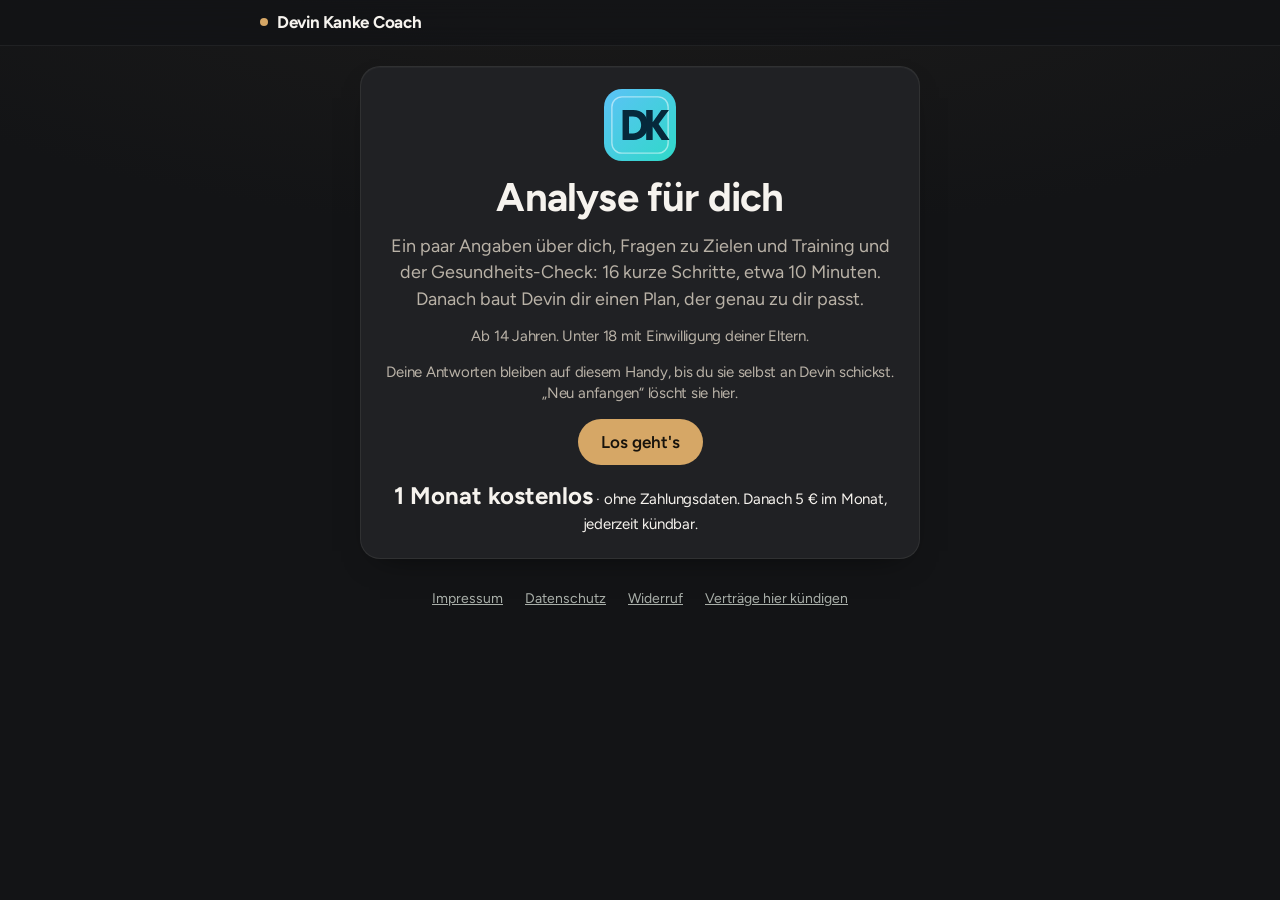
==== analyse/index.html @ 56173708 "Redesign Kunden-App: Rundgang-Start, Champagner, Heute, Satz speichern - Startseite als Rundgang: An" ====
<!doctype html>
<html lang="de">
<head>
<meta charset="utf-8"><meta http-equiv="Content-Security-Policy" content="default-src 'none'; script-src 'self' 'sha256-3e5wDaW8L4yphvbvDTpgzKW3jpQ1xnmbWfUA9Kul9C4=' 'sha256-+JQvtxbBbmwK9cqAZ36JJWhFW3YXgQWYD28MrBcbCA8=' 'sha256-Sa5wxjBNiGWrcJPmUOUWiHlmr4ceMJzucXWFAOW7eIs='; style-src 'self' 'unsafe-inline'; img-src 'self' data: blob:; font-src 'self'; media-src 'self'; connect-src 'self' https://script.google.com/macros/s/AKfycbyLPzLHNzum-pwciI3_dzC59O2ORegEOl_eoz95GNV7-4xVumbC5oZRW1EZlCbvzE4xHg/exec https://script.googleusercontent.com; manifest-src 'self'; worker-src 'self'; base-uri 'none'; form-action 'none'; object-src 'none'">
<meta name="viewport" content="width=device-width,initial-scale=1,viewport-fit=cover">
<meta name="dk-wellen-video" content="../">
<title>Analyse für dich · Devin Kanke Coach</title>
<!-- Nie in einer fremden Seite (13.11.2026, wie app.js): In einem Rahmen (iframe) bleibt die Seite unsichtbar, das Skript unten startet nicht. frame-ancestors geht per <meta> nicht. -->
<script>if(window.top!==window.self){document.documentElement.style.display='none'}</script>
<meta name="theme-color" content="#131416"><script>try{var l=localStorage.getItem('dk_look');if(!localStorage.getItem('dk_look_start2411')){if(!l||l==='sport'){l='champagner';localStorage.setItem('dk_look',l)}localStorage.setItem('dk_look_start2411','1')}if(l){document.documentElement.dataset.look=l;var m=document.querySelector('meta[name=theme-color]');if(m)m.content=l==='klar'?'#F5F5F7':l==='gold'?'#060608':l==='sport'?'#111215':l==='champagner'?'#131416':'#86CBEE'}}catch(e){document.documentElement.dataset.look='champagner'}</script>
<link rel="icon" href="../icon.svg" type="image/svg+xml">
<link rel="apple-touch-icon" href="../icon-180.png">
<!-- Devin Kanke Coach — Analyse für dich. Eigene Seite unter /analyse/, ohne Login, ohne Code, ohne Server.
     31.10.2026: 10 Fragen per WhatsApp (DK-Analyse10). Seit 06.11.2026 (Devin: „dass man zum Beispiel sein Gewicht und so alles … als erstes eingeben soll
     und dann fängt meine Analyse an … maximal 5, mach 5, 6 oder mach weniger“, „überall … einen Titel geben, was du gerade machst“, „bei Berufen … lass die Leute
     schreiben“, „mehrere Optionen auswählen … bis zu 4, 5 Sachen“, die Analyse soll „direkt geschickt“ werden): erst der Bogen „Über dich“ (höchstens 6 Felder),
     dann die 10 Fragen mit Titel oben (Ziele mehrfach, bis zu 5), dann der ganze Gesundheits-Check und die Einwilligung. Am Ende öffnet „An Devin senden“ die
     Mail-App, fertig ausgefüllt an Devin: lesbar plus Zeile DK-Analyse11:…:Ende für seine Seite. WhatsApp bleibt als zweiter Weg.
     Fragen, Bogen, Gruppen des Checks und Texte kommen aus der Wissensbasis (anamnese.json → kurzanalyse, sicherheit.json → screening), build.js setzt sie unten ein.
     Was eine Antwort bedeutet (Stopp, Anpassung), entscheidet allein die Trainer-Seite. -->
<link rel="stylesheet" href="../schriften/schriften.css">
<link rel="stylesheet" href="../stil.css">
<link rel="stylesheet" href="../sport.css">
<meta name="dk-ohne-farbwahl" content="1"><!-- antippen.js: hier nur das Knopf-Gefühl, kein Menü für die Farbwelt -->
<script src="../antippen.js" defer></script>
<script src="../sport.js" defer></script>
<style>
html, body { margin: 0; padding: 0; }
[hidden] { display: none !important; }
.inhalt { max-width: 560px; }
.kopf-innen { justify-content: space-between; }
.zu { width: 44px; height: 44px; border-radius: 50%; border: 1px solid var(--rand-weich); background: var(--flaeche); color: var(--text); font-size: 18px; cursor: pointer; }
.start { justify-items: center; text-align: center; padding: 28px 18px; }
.start .logo { width: 72px; height: 72px; border-radius: 18px; }
.still > * { animation: none !important; }
/* Fortschritt und Titel: was du gerade machst */
.an-fortschritt { height: 4px; border-radius: 999px; background: var(--linie); overflow: hidden; }
.an-fortschritt i { display: block; height: 100%; border-radius: inherit; background: var(--knopf-voll); transition: width .45s var(--feder); }
.titelzeile { margin: 0; font-size: 14px; font-weight: 600; letter-spacing: -.016em; color: var(--akzent-hell); }
.frage-titel { font-family: var(--f-display); font-weight: 600; font-size: clamp(28px, 7.4vw, 32px); line-height: 1.13; letter-spacing: .004em; color: var(--text); margin: 0; }
.frage-titel:focus { outline: none; }
.block > .leise { margin: 0; }
/* Bogen „Über dich“ */
.drei { display: grid; grid-template-columns: repeat(3, minmax(0, 1fr)); gap: 10px; }
.drei .mit-einheit { gap: 6px; }
.drei .eingabe { padding-inline: 10px; min-width: 0; }
.eingabe[aria-invalid="true"] { border-color: var(--stopp); }
.feld > label .frei, .feld > .lbl .frei { font-weight: 400; color: var(--text2); }
/* Fragen */
.eigene textarea { min-height: 72px; }
.feld.gross textarea { min-height: 150px; font-size: 17px; }   /* Fragen zum Schreiben: das Feld ist die Antwort */
.eigene > label { color: var(--akzent-hell); }
.ziele .rang { display: inline-grid; place-items: center; min-width: 20px; height: 20px; margin: 0 7px 0 -4px; border: 1.5px solid currentColor; border-radius: 999px; font-size: 12px; font-weight: 600; line-height: 1; }
/* Gesundheits-Check */
.check { display: grid; gap: 4px; }
.cfrage { display: grid; gap: 10px; padding: 14px 0; border-top: 1px solid var(--linie); }
.cfrage:first-child { border-top: 0; padding-top: 4px; }
.cfrage p { margin: 0; font-size: 17px; line-height: 1.4; color: var(--text); }
.cfrage.folge { margin-left: 4px; padding-left: 14px; border-top: 0; box-shadow: inset 2px 0 0 var(--linie); }
.cfrage .janein { display: grid; grid-template-columns: repeat(3, minmax(0, 1fr)); gap: 8px; }
.cfrage .janein label { display: block; min-width: 0; }
.cfrage .janein span { display: flex; align-items: center; justify-content: center; width: 100%; min-width: 0; min-height: 44px; padding: 8px 6px; font-size: 15px; box-sizing: border-box; }
/* Gewählte Antwort satt gefüllt: Die getönte Fassung aus stil.css liegt in „Klar“ knapp unter 4,5:1. Schrift in Kartenfarbe passt in allen drei Farbwelten (über 5:1). */
.cfrage .janein input:checked + span.nein { background: var(--gut); border-color: var(--gut); color: var(--flaeche); }
.cfrage .janein input:checked + span.ja { background: var(--stopp); border-color: var(--stopp); color: var(--flaeche); }
.cfrage.an-offen .janein span { border-color: var(--stopp); }
.cfrage.an-offen p::after { content: " Bitte antworten."; color: var(--stopp); font-size: 14px; font-weight: 600; }
/* Kurz-Check (23.11.2026): Hauptfrage mit kurzem Titel und Beispielen, die genauen Fragen eingerückt darunter (erst nach Ja oder Weiß nicht) */
.kc { border-top: 1px solid var(--linie); }
.kc:first-child { border-top: 0; }
.kc > .cfrage { border-top: 0; }
.kc-titel { font-size: 15px; font-weight: 700; color: var(--text2); }
.cfrage p.kc-bsp { font-size: 15px; line-height: 1.4; color: var(--text2); }
.cfrage.an-offen p.kc-bsp::after { content: none; }
.kc-unter { display: grid; margin: 0 0 12px 4px; padding: 0 0 0 14px; box-shadow: inset 2px 0 0 var(--linie); }
.kc-unter .cfrage { padding: 12px 0; }
p.kc-hinweis { margin: 4px 0 0; font-size: 15px; font-weight: 600; color: var(--text2); }
.kc.an-offen { box-shadow: inset 3px 0 0 var(--stopp); padding-left: 12px; }
/* Ernährungs-Check (23.11.2026): erste Schritte und Hand-Portionen auf „Deine Nährwerte“ */
.nw-teil { display: grid; gap: 8px; margin-top: 18px; }
h2.nw-titel { margin: 0; font-size: 19px; }
.nw-schritte { margin: 0; padding-left: 22px; display: grid; gap: 8px; }
.nw-schritte li { font-size: 16px; line-height: 1.45; color: var(--text); }
/* 22.11.2026: „Schritt 7 von 18“ neben dem Titel, E-Mail vor dem Senden mit Tippfehler-Vorschlag, Fehlermeldung mit Ersatzwegen */
.an-kopfzeile { display: flex; flex-wrap: wrap; align-items: baseline; justify-content: space-between; gap: 2px 12px; }
.an-schritt { font-size: 13px; color: var(--text2); white-space: nowrap; }
.an-mail { margin: 16px 0 12px; }
.an-vorschlag { margin: -2px 0 0; font-size: 15px; line-height: 1.5; color: var(--text); }
.an-vorschlag[hidden] { display: none; }
.an-vorschlag .knopf { margin-left: 6px; }
.an-fehler { display: grid; gap: 12px; }
.an-fehler p { margin: 0; }
.an-fehler .reihe { display: flex; flex-wrap: wrap; gap: 12px; }
/* Fußleiste der Senden-Seite (zwei Reihen): Neben-Knöpfe auf Karten-Grund wie in der normalen Fußleiste (stil.css: .inhalt > .reihe .knopf), sonst in Lagune nur 4,15 : 1 */
.fuss.stapel .knopf:not(.haupt):not(.text) { background: var(--karte); }
/* 23.11.2026 (100-Kunden-Test): Handy quer – Fußleiste nicht festkleben, sonst verdeckt sie die Felder; Fehler im Bogen gesammelt über den Knöpfen */
@media (orientation: landscape) and (max-height: 500px) { .inhalt .fuss { position: static; } }   /* .inhalt davor: die Grundregel .fuss { position: sticky } steht weiter unten */
.an-bogen-fehler { display: grid; gap: 4px; }
.an-bogen-fehler p { margin: 0; }
/* Einwilligung */
.an-haken { display: grid; grid-template-columns: 26px minmax(0, 1fr); gap: 12px; align-items: start; padding: 14px; border: 1px solid var(--linie); border-radius: var(--r-feld); background: var(--feld); cursor: pointer; }
.an-haken input { width: 22px; height: 22px; margin: 2px 0 0; accent-color: var(--akzent); }
.an-haken span { color: var(--text); font-size: 17px; line-height: 1.4; }
.an-haken.an-offen { border-color: var(--stopp); }
/* Übersicht vor dem Senden */
.zusammen { display: grid; gap: 18px; }
.zusammen section { display: grid; gap: 6px; }
.zusammen .kopfzeile { display: flex; align-items: center; justify-content: space-between; gap: 8px; }
.zusammen h2 { margin: 0; font-size: 14px; font-weight: 600; letter-spacing: -.016em; color: var(--akzent-hell); }
.zusammen .zeile { display: grid; gap: 2px; padding: 8px 0; border-bottom: 1px solid var(--linie); }
.zusammen .zeile:last-child { border-bottom: 0; }
.zusammen .zeile.paar { grid-template-columns: minmax(96px, auto) minmax(0, 1fr); column-gap: 12px; align-items: baseline; }
.fuss.stapel > .reihe { width: 100%; }
.zusammen .zeile b { font-size: 14px; font-weight: 600; color: var(--text2); }
.zusammen .zeile span { color: var(--text); overflow-wrap: anywhere; white-space: pre-line; }
/* Deine Nährwerte (07.11.2026): je Wert eine Karte, die Zahl groß */
.nw-liste { display: grid; gap: 10px; }
.nw-wert { display: grid; grid-template-columns: minmax(0, 1fr) auto; column-gap: 12px; row-gap: 2px; align-items: baseline; padding: 14px 16px; border-radius: var(--r-feld); background: var(--feld); border: 1px solid var(--linie); }
.nw-wert .nw-name { font-size: 17px; color: var(--text); }
.nw-wert b { font-size: 21px; font-weight: 600; color: var(--text); white-space: nowrap; }
.nw-wert small { grid-column: 1 / -1; font-size: 14px; line-height: 1.4; color: var(--text2); }
.nw-hinweise { margin: 0; padding-left: 20px; display: grid; gap: 6px; font-size: 15px; line-height: 1.4; color: var(--text); }
.nw-rechtlich { margin: 0; padding-top: 12px; border-top: 1px solid var(--linie); }
.fuss { position: sticky; bottom: 0; padding: 12px 0 calc(12px + env(safe-area-inset-bottom, 0px)); background: linear-gradient(180deg, transparent, color-mix(in srgb, var(--seite) 88%, transparent) 30%); }
/* Abschicken (Nachbesserung 14.11.2026): zwei Reihen statt drei, oben „Zurück“ + „An Devin senden“, darunter WhatsApp und Kopieren.
   12 px Abstand wie sonst in der Kunden-App, damit sich die 6-px-Ränder der Knöpfe nicht treffen */
.fuss.stapel { gap: 12px; }
.fuss.stapel > .reihe { flex-wrap: nowrap; gap: 12px; }
.fuss.stapel .knopf:not(.text) { padding-inline: 16px; }   /* bei 320 px passt „An Devin senden“ so in eine Zeile */
.fuss.stapel .knopf.haupt { flex: 1 1 auto; min-width: 0; box-sizing: border-box; }
.fuss.stapel .ersatz { justify-content: flex-end; }
.rechtliches { display: flex; justify-content: center; gap: 18px; font-size: 14px; }
.rechtliches a { color: var(--auf-grund2); display: inline-block; padding: 12px 2px; }   /* Gesamttest 13.11.2026: Trefferfläche 44 px hoch (vorher 21) */
.rechtliches { flex-wrap: wrap; }
.abo-preis { margin: 0; font-size: 17px; line-height: 1.4; }
.abo-preis b { font-size: 24px; }
.einwilligung-mehr a { color: var(--akzent-hell); }
/* Wie eine App (07.11.2026): kein Markieren außer in Feldern, kein Doppeltipp-Zoom */
html { touch-action: manipulation; -webkit-text-size-adjust: 100%; text-size-adjust: 100%; }
body { -webkit-user-select: none; user-select: none; -webkit-touch-callout: none; }
input, textarea, select, [contenteditable="true"] { -webkit-user-select: text; user-select: text; -webkit-touch-callout: default; }
/* Größere Trefferfläche: In der Kunden-App stehen Knöpfe mindestens 12 px auseinander, darum 6 px Rand statt 4 (auf der Trainer-Seite nur 8 px Lücke) */
html :where(button, a[href], [role=button], label, summary):where(.knopf, .eb-knopf)::before { inset: -6px; }
/* Wellen im Hintergrund und Schrift (09.11.2026, Devin: „Wellen … Strand“, Schrift „nicht so eckig, nicht so pixelig, schön sauber, ein bisschen größer“) */
.dk-wellen-video { position: fixed; top: 0; left: 0; width: 100vw; height: 100vh; height: 100lvh; object-fit: cover; z-index: -1; pointer-events: none; }
.dk-wellen-video::-webkit-media-controls, .dk-wellen-video::-webkit-media-controls-start-playback-button { display: none !important; -webkit-appearance: none; }
html.dk-wellen-an::before, html.dk-wellen-an::after { content: none; }
html:root { --f-text: "Figtree", -apple-system, BlinkMacSystemFont, "Segoe UI", system-ui, Roboto, sans-serif; --f-display: var(--f-text); --f-zahl: var(--f-text); }
body { font-size: 18px; letter-spacing: 0; text-rendering: optimizeLegibility; -webkit-font-smoothing: antialiased; -moz-osx-font-smoothing: grayscale; }
.klein { font-size: 15px; }
.knopf { font-size: 17px; letter-spacing: 0; }
.knopf.klein { font-size: 15px; }
nav.leiste button { font-size: 13px; letter-spacing: 0; }
</style>
</head>
<body>
<div class="app">
  <header class="kopf"><div class="kopf-innen"><span class="marke">Devin Kanke Coach</span><button class="zu" id="zu" type="button" aria-label="Analyse verlassen" hidden>✕</button></div></header>
  <main><div class="inhalt" id="inhalt"></div></main>
</div>
<script src="engine.js"></script>
<script src="formeln.js"></script>
<script>
var ANALYSE = {"bogen":{"id":"ueber_dich","titel":"Über dich","frage":"Erzähl kurz, wer du bist.","unter":"Alter und Geschlecht braucht Devin auch für den Gesundheits-Check.","felder":[{"id":"name","label":"Name","typ":"text","kurz":"Name","pflicht_hier":true,"platzhalter":"Vorname reicht"},{"id":"alter","label":"Alter","typ":"zahl","einheit":"Jahre","min":14,"max":90,"kurz":"Alter","pflicht_hier":true},{"id":"geschlecht","label":"Geschlecht","typ":"auswahl","optionen":[{"wert":"weiblich","label":"weiblich"},{"wert":"maennlich","label":"männlich"},{"wert":"divers","label":"divers"}],"kurz":"Geschlecht","pflicht_hier":true},{"id":"groesse_cm","label":"Größe","typ":"zahl","einheit":"cm","min":120,"max":220,"kurz":"Größe","pflicht_hier":true},{"id":"gewicht_kg","label":"Körpergewicht","typ":"zahl","einheit":"kg","min":35,"max":250,"kurz":"Gewicht","pflicht_hier":true},{"id":"beruf","label":"Beruf oder Schule","typ":"text","kurz":"Beruf","platzhalter":"z. B. Dachdecker, Pflege, Schüler"}]},"fragen":[{"id":"ziel","titel":"Deine Ziele","frage":"Was willst du mit dem Training erreichen?","unter":"Tipp bis zu 5 an, das erste ist dein Hauptziel. Schreib dazu, woran du merkst, dass es geklappt hat.","frage_ist":"ziel","mehrfach":{"max":5,"weitere":"ziele_weitere"},"felder":[{"id":"ziel","label":"Hauptziel","typ":"auswahl","hilfe":"Nur ein Hauptziel. Alles andere ist Nebenziel.","optionen":[{"wert":"muskelaufbau","label":"Muskeln aufbauen"},{"wert":"kraft","label":"Stärker werden"},{"wert":"fettabbau","label":"Fett abbauen"},{"wert":"gesundheit","label":"Gesund und fit bleiben"},{"wert":"fitness_allgemein","label":"Allgemein fitter werden"},{"wert":"ruecken_gesund","label":"Rücken stärken"},{"wert":"beweglichkeit","label":"Beweglicher werden"},{"wert":"ausdauer","label":"Mehr Ausdauer"}],"kurz":"Ziel","pflicht_hier":true},{"id":"ziel_konkret","label":"Woran merkst du, dass du dein Ziel erreicht hast?","typ":"lang","hilfe":"Möglichst mit Zahl oder Bild: '10 Liegestütze am Stück', 'Hose eine Nummer kleiner', '100 kg Kniebeuge'."}]},{"id":"wunsch","titel":"Dein Wunsch","frage":"Was soll unbedingt in deinen Plan?","unter":"Beruf, Sport, Körperstelle: Schreib, worauf dein Training genau achten soll.","frage_ist":"wunsch_training","felder":[{"id":"wunsch_training","label":"Was soll unbedingt in deinen Plan?","typ":"lang","hilfe":"Je genauer, desto besser passt dein Plan.","platzhalter":"z. B. Ich bin Dachdecker, mein Rücken soll stärker werden. Oder: Ich spiele Fußball, meine Beine sollen explosiver werden."}]},{"id":"koerper","titel":"Dein Körper","frage":"Hast du Verletzungen oder Schmerzen?","unter":"Auch alte Verletzungen, die sich manchmal noch melden. Nach Krankheiten fragt danach der kurze Gesundheits-Check.","frage_ist":"beschwerden","felder":[{"id":"beschwerden","label":"Hast du Beschwerden oder alte Verletzungen?","typ":"mehrfach","hilfe":"Auch alte Verletzungen, die sich manchmal noch melden. Medizinische Fragen kommen im separaten Gesundheits-Check.","optionen":[{"wert":"keine","label":"Keine","exklusiv":true},{"wert":"knie","label":"Knie"},{"wert":"schulter","label":"Schulter"},{"wert":"ruecken","label":"Rücken"},{"wert":"nacken","label":"Nacken"},{"wert":"huefte","label":"Hüfte"},{"wert":"ellbogen","label":"Ellbogen"},{"wert":"handgelenk","label":"Handgelenk"},{"wert":"sonstiges","label":"Sonstiges"}],"kurz":"Beschwerden","pflicht_hier":true},{"id":"beschwerden_details","label":"Was genau tut weh, und bei welcher Bewegung?","typ":"lang","hilfe":"Z. B. 'Knie vorne beim tiefen Beugen, seit 2 Jahren'. Auch: Was geht ohne Probleme?"}]},{"id":"behalten","titel":"Was bleibt","frage":"Was willst du auf keinen Fall aufgeben?","unter":"Sport, Essen, Feiern, freie Abende: Dein Plan wird darum herum gebaut, nicht dagegen.","frage_ist":"nicht_aufgeben_details","felder":[{"id":"nicht_aufgeben_details","label":"Was genau?","typ":"lang","platzhalter":"z. B. Fußball am Wochenende, Pizza am Freitag, Feiern mit Freunden"}]},{"id":"tage","titel":"Deine Woche","frage":"Wie viele Tage pro Woche kannst du sicher trainieren?","unter":"Ehrlich, auch in stressigen Wochen. Lieber 3 sichere als 5 geplante.","frage_ist":"tage_pro_woche","felder":[{"id":"tage_pro_woche","label":"Wie viele Tage pro Woche kannst du sicher trainieren?","typ":"zahl","einheit":"Tage","min":2,"max":6,"hilfe":"Ehrlich, auch in stressigen Wochen. Lieber 3 sichere als 5 geplante, die ausfallen.","schnell":[{"wert":2,"label":"2×"},{"wert":3,"label":"3×"},{"wert":4,"label":"4×"},{"wert":5,"label":"5×"},{"wert":6,"label":"6×"}],"einheit_text":"pro Woche","pflicht_hier":true},{"id":"split_art","label":"Wie willst du deine Woche aufteilen?","typ":"auswahl","hilfe":"Keine Vorliebe? Dann plant Devin das für dich.","optionen":[{"wert":"egal","label":"Mach du das"},{"wert":"ganzkoerper","label":"Ganzkörper"},{"wert":"ok_uk","label":"Oberkörper und Unterkörper"},{"wert":"ppl","label":"Drücken, Ziehen, Beine"},{"wert":"muskelgruppen","label":"Jeden Tag andere Muskeln"}]}]},{"id":"dauer","titel":"Deine Zeit","frage":"Wie viel Zeit hast du pro Training?","unter":"Mit Aufwärmen, ohne Umziehen und Anfahrt.","frage_ist":"minuten_pro_einheit","felder":[{"id":"minuten_pro_einheit","label":"Wie viel Zeit hast du pro Einheit?","typ":"zahl","einheit":"min","min":20,"max":150,"hilfe":"Inklusive Aufwärmen, ohne Umziehen und Anfahrt.","schnell":[{"wert":30,"label":"30 Min"},{"wert":45,"label":"45 Min"},{"wert":60,"label":"60 Min"},{"wert":75,"label":"75 Min"},{"wert":90,"label":"90 Min"}],"pflicht_hier":true}]},{"id":"ort","titel":"Dein Ort","frage":"Wo trainierst du?","unter":"Im Plan steht nur, was du auch wirklich hast.","frage_ist":"ort","felder":[{"id":"ort","label":"Wo trainierst du?","typ":"auswahl","optionen":[{"wert":"zuhause","label":"Zuhause"},{"wert":"gym","label":"Im Gym"},{"wert":"beides","label":"Beides"}],"kurz":"Ort","pflicht_hier":true},{"id":"ausruestung","label":"Was hast du zu Hause?","typ":"mehrfach","hilfe":"Alles antippen, was da ist. Körpergewicht geht immer.","optionen":[{"wert":"koerpergewicht","label":"Nur Körpergewicht"},{"wert":"band","label":"Widerstandsbänder"},{"wert":"kurzhantel","label":"Kurzhanteln"},{"wert":"kettlebell","label":"Kettlebell"},{"wert":"langhantel","label":"Langhantel mit Scheiben"},{"wert":"sz_stange","label":"SZ-Stange"},{"wert":"maschine","label":"Geführte Maschinen"},{"wert":"kabel","label":"Kabelzug"},{"wert":"smith","label":"Multipresse (Smith)"},{"wert":"bank","label":"Hantelbank"},{"wert":"klimmzugstange","label":"Klimmzugstange"},{"wert":"dipstation","label":"Dipstation / Barren"},{"wert":"box","label":"Box / stabile Erhöhung"}],"kurz":"Geräte","pflicht_hier":true}]},{"id":"erfahrung","titel":"Deine Erfahrung","frage":"Wie lange machst du schon Krafttraining?","unter":"Kein Problem, wenn du bei null startest.","frage_ist":"erfahrung_monate","felder":[{"id":"erfahrung_monate","label":"Wie lange trainierst du schon regelmäßig Kraft?","typ":"zahl","einheit":"Monate","min":0,"max":600,"hilfe":"Nur Zeit mit mindestens 2 Einheiten pro Woche. Längere Pausen abziehen. Noch nie: 0.","schnell":[{"wert":0,"label":"Noch nie"},{"wert":3,"label":"Bis 6 Monate"},{"wert":9,"label":"6 bis 12 Monate"},{"wert":24,"label":"1 bis 3 Jahre"},{"wert":48,"label":"Über 3 Jahre"}],"kurz":"Training bisher","pflicht_hier":true}]},{"id":"alltag","titel":"Dein Alltag","frage":"Wie sieht dein Alltag aus?","unter":"Tipp an, wie aktiv du im Alltag bist. Und erzähl kurz, was dich Kraft kostet: Schlaf, Stress, Arbeit.","frage_ist":"alltag_aktivitaet","felder":[{"id":"alltag_aktivitaet","label":"Wie aktiv ist dein Alltag (Job, Schule)?","typ":"auswahl","optionen":[{"wert":"sitzend","label":"Meist sitzend"},{"wert":"gemischt","label":"Gemischt"},{"wert":"stehend_gehend","label":"Viel stehen und gehen"},{"wert":"koerperlich_schwer","label":"Körperlich schwere Arbeit"}],"kurz":"Alltag","pflicht_hier":true},{"id":"ueber_mich","label":"Was sollte ich sonst noch über dich wissen?","typ":"lang","hilfe":"Deine eigene Antwort, freiwillig.","platzhalter":"z. B. Dachdecker, oft nur 6 Stunden Schlaf, viel Stress"}]},{"id":"uebungen","titel":"Deine Übungen","frage":"Welche Übungen machst du gern, und welche gar nicht?","unter":"Was dir Spaß macht, bleibt drin. Was du nicht magst, fliegt raus.","felder":[{"id":"lieblingsuebungen","label":"Welche Übungen machst du gern?","typ":"lang","hilfe":"Wenn keine: 'keine' schreiben.","kurz":"Gern"},{"id":"abneigungen","label":"Welche Übungen magst du gar nicht?","typ":"lang","hilfe":"Wenn keine: 'keine' schreiben. Gern mit Grund (langweilig, unsicher, tut weh).","kurz":"Lieber nicht"}]}],"essen":{"id":"essen","titel":"Dein Essen","frage":"Fünf schnelle Fragen zu deinem Essen.","unter":"Nur antippen. Daraus macht die Seite deine 2 ersten Schritte, und Devin plant deine Nährwerte genauer.","felder":[{"id":"ernaehrungsform","label":"Wie isst du?","typ":"auswahl","optionen":[{"wert":"alles","label":"Alles"},{"wert":"vegetarisch","label":"Vegetarisch"},{"wert":"vegan","label":"Vegan"},{"wert":"pescetarisch","label":"Pescetarisch"},{"wert":"sonstiges","label":"Anders"}],"pflicht_hier":true},{"id":"unvertraeglichkeiten","label":"Verträgst du etwas nicht?","typ":"mehrfach","optionen":[{"wert":"keine","label":"Nichts","exklusiv":true},{"wert":"laktose","label":"Laktose"},{"wert":"gluten","label":"Gluten"},{"wert":"nuesse","label":"Nüsse"},{"wert":"andere","label":"Anderes"}],"pflicht_hier":true},{"id":"gewicht_trend","label":"Hat sich dein Gewicht in den letzten 3 Monaten verändert?","typ":"auswahl","optionen":[{"wert":"gleich","label":"Gleich geblieben"},{"wert":"zugenommen","label":"Zugenommen"},{"wert":"abgenommen","label":"Abgenommen"},{"wert":"weiss_nicht","label":"Weiß nicht"}],"pflicht_hier":true},{"id":"essen_zaehlen","label":"Weißt du, wie viel du isst?","typ":"auswahl","optionen":[{"wert":"zaehle","label":"Ja, ich zähle (App)"},{"wert":"grob","label":"Grob"},{"wert":"nein","label":"Nein"}],"pflicht_hier":true},{"id":"essen_muster","label":"Was passt gerade zu deinem Essen?","typ":"mehrfach","optionen":[{"wert":"snacks","label":"Viele Snacks oder Süßes"},{"wert":"fast_food","label":"Oft Fast Food"},{"wert":"suesse_getraenke","label":"Süße Getränke"},{"wert":"alkohol","label":"Alkohol am Wochenende"},{"wert":"wenig_gemuese","label":"Wenig Obst und Gemüse"},{"wert":"unregelmaessig","label":"Unregelmäßig, Mahlzeiten fallen aus"},{"wert":"passt","label":"Passt eigentlich gut","exklusiv":true}],"pflicht_hier":true}]},"gesundheit":{"titel":"Gesundheits-Check","unter":"Ein paar kurze Fragen. Nur bei Ja oder „Weiß nicht“ kommen genauere dazu. Ehrlich antworten, das schützt dich.","kurz":[{"id":"herz","titel":"Herz und Blutdruck","frage":"Hat dir ein Arzt eine Herzerkrankung oder Bluthochdruck festgestellt, oder ist in deiner Familie jemand vor dem 50. Geburtstag plötzlich an einem Herzproblem gestorben?","fragen":[{"id":"herz_diagnose","frage":"Hat dir ein Arzt jemals gesagt, dass du eine Herzerkrankung hast? (z. B. Herzinfarkt, Stent oder Bypass, Herzschwäche, Herzrhythmusstörung, Herzklappenfehler oder Herzgeräusch, Herzmuskelentzündung)"},{"id":"bluthochdruck_diagnose","frage":"Hat dir ein Arzt gesagt, dass du Bluthochdruck hast, oder nimmst du Blutdruckmittel?"},{"id":"bluthochdruck_unkontrolliert","frage":"Liegt dein Blutdruck in Ruhe bei 160/90 oder höher, kennst du deinen aktuellen Wert nicht, oder ist er trotz Medikamenten schwer einzustellen?","nur_wenn":{"frage_ja":"bluthochdruck_diagnose"}},{"id":"herztod_familie","frage":"Ist in deiner Familie (Eltern, Geschwister) jemand vor dem 50. Geburtstag plötzlich an einem Herzproblem gestorben, oder gibt es eine bekannte vererbte Herzerkrankung?"}]},{"id":"warnzeichen","titel":"Warnzeichen","frage":"Hast du Beschwerden in Brust, Atmung oder Kreislauf – in Ruhe, im Alltag oder beim Sport?","beispiele":"Zum Beispiel Schmerz, Druck oder Enge in der Brust, ungewöhnlich schnell keine Luft, Herzrasen ohne Grund, geschwollene Knöchel, Wadenschmerzen beim Gehen, Schwindel bis zum Gleichgewichtsverlust oder Ohnmacht in den letzten 12 Monaten.","fragen":[{"id":"brustschmerz","frage":"Hast du Schmerzen, Druck oder ein Engegefühl in der Brust – in Ruhe, im Alltag oder beim Sport? (auch wenn es in Arm, Hals, Kiefer oder Rücken zieht)"},{"id":"atemnot","frage":"Bekommst du ungewöhnlich schnell keine Luft – schon in Ruhe, bei leichter Anstrengung wie zwei Stockwerke Treppe, oder nachts im Liegen?"},{"id":"herzrasen","frage":"Hast du ohne erkennbaren Grund Herzrasen, Herzstolpern oder einen sehr unregelmäßigen Herzschlag?"},{"id":"knoechel_wade","frage":"Hast du ohne Grund geschwollene Knöchel, oder Wadenschmerzen beim Gehen, die nach kurzem Stehenbleiben wieder verschwinden?"},{"id":"schwindel_ohnmacht","frage":"Hast du in den letzten 12 Monaten wegen Schwindel das Gleichgewicht verloren oder warst du bewusstlos? (Antworte Nein, wenn der Schwindel nur vom schnellen Atmen bei harter Belastung kam.)"}]},{"id":"erkrankung","titel":"Dauerhafte Erkrankung","frage":"Hast du eine dauerhafte Erkrankung?","beispiele":"Zum Beispiel Diabetes oder eine Vorstufe davon, Asthma oder COPD, Osteoporose, Krebs, eine Nieren- oder Lebererkrankung, Schlaganfall, Epilepsie, MS, grüner Star, eine Augen-OP in den letzten 6 Monaten oder eine andere.","fragen":[{"id":"diabetes","frage":"Hast du Diabetes (Zuckerkrankheit) oder eine Vorstufe davon?"},{"id":"diabetes_typ1","frage":"Hast du Typ-1-Diabetes oder Diabetes in der Schwangerschaft?","nur_wenn":{"frage_ja":"diabetes"}},{"id":"diabetes_kompliziert","frage":"Hast du oft Unterzuckerungen (Zittern, Schwitzen, Verwirrtheit) oder stark schwankende Werte, oder Folgeschäden an Augen, Nieren, Herz/Gefäßen oder am Gefühl in den Füßen?","nur_wenn":{"frage_ja":"diabetes"}},{"id":"diabetes_unterzucker_mittel","frage":"Spritzt du Insulin oder nimmst du Tabletten, die Unterzucker machen können (z. B. Glibenclamid)?","nur_wenn":{"frage_ja":"diabetes"}},{"id":"lunge","frage":"Hast du eine Lungen- oder Atemwegserkrankung (z. B. Asthma, COPD, Lungenhochdruck)?"},{"id":"lunge_unkontrolliert","frage":"Hast du COPD oder Lungenhochdruck, brauchst du Sauerstoff, oder hattest du mit Asthma zuletzt öfter Beschwerden (Enge, Pfeifen, Husten an mehr als 2 Tagen pro Woche) oder mehr als 2-mal pro Woche das Notfallspray gebraucht?","nur_wenn":{"frage_ja":"lunge"}},{"id":"schwere_erkrankung","frage":"Hast du eine dieser Erkrankungen: Krebs in Behandlung (Chemo, Bestrahlung), Nieren- oder Lebererkrankung, Schlaganfall, Epilepsie, MS, Parkinson oder eine andere Nervenerkrankung, Querschnittlähmung?"},{"id":"osteoporose","frage":"Hat ein Arzt bei dir Osteoporose (Knochenschwund) festgestellt?"},{"id":"augen","frage":"Hast du eine Netzhauterkrankung, grünen Star (Glaukom) oder wurdest du in den letzten 6 Monaten an den Augen operiert?"},{"id":"andere_erkrankung","frage":"Hast du eine andere dauerhafte Erkrankung, die hier nicht gefragt wurde, eine Erkrankung, die trotz Behandlung gerade schlecht eingestellt ist, oder zwei und mehr Dauererkrankungen?"}]},{"id":"medikamente","titel":"Medikamente und ärztliche Vorgaben","frage":"Nimmst du regelmäßig Medikamente vom Arzt, oder hat dir ein Arzt etwas zum Sport vorgegeben?","beispiele":"Zum Beispiel Mittel gegen Bluthochdruck, Kortison länger als 3 Monate, oder ein Arzt hat gesagt: Sport nur unter Aufsicht.","fragen":[{"id":"medikamente","frage":"Nimmst du regelmäßig vom Arzt verschriebene Medikamente wegen einer Dauererkrankung?"},{"id":"kortison_lange","frage":"Hast du länger als 3 Monate regelmäßig Kortison-Tabletten genommen oder Kortison-Spritzen bekommen?"},{"id":"nur_ueberwacht","frage":"Hat dir ein Arzt gesagt, dass du nur unter ärztlicher Aufsicht Sport machen sollst?"}]},{"id":"koerper","titel":"Knochen, Gelenke, Muskeln","frage":"Hast du gerade (oder in den letzten 12 Monaten) Probleme mit Knochen, Gelenken, Muskeln, Sehnen oder Bändern, eine Verletzung oder eine Operation?","beispiele":"Zum Beispiel Schmerzen in Knie, Schulter oder Rücken, Arthrose, ein Bruch (auch Leisten- oder Nabelbruch), ein Sturz, eine Gehirnerschütterung oder ungewollt Urin verlieren beim Husten oder Springen.","fragen":[{"id":"gelenk_problem","frage":"Hast du gerade (oder in den letzten 12 Monaten) ein Problem an Knochen, Gelenken, Muskeln, Sehnen oder Bändern, das durch mehr Training schlimmer werden könnte – auch Arthrose, Rheuma oder Rückenprobleme? (Nein, wenn es dich heute nicht mehr einschränkt.)"},{"id":"gelenk_akut","frage":"Ist die Stelle gerade geschwollen, heiß oder rot, ist es nach einem Unfall oder Sturz passiert, blockiert das Gelenk, gibt es nach, oder kannst du Arm oder Bein nicht normal belasten?","nur_wenn":{"frage_ja":"gelenk_problem"}},{"id":"ausstrahlung_nerven","frage":"Ziehen Schmerzen in einen Arm oder ein Bein, mit Taubheit, Kribbeln oder Kraftverlust?","nur_wenn":{"frage_ja":"gelenk_problem"}},{"id":"ruecken_warnzeichen","frage":"Hast du Rückenschmerzen zusammen mit Fieber, ungewolltem Gewichtsverlust, starken Schmerzen nachts oder in Ruhe, Problemen beim Wasserlassen oder Stuhlgang, Taubheit im Gesäß- oder Genitalbereich – oder hattest du schon einmal Krebs?","nur_wenn":{"frage_ja":"gelenk_problem"}},{"id":"bruch_wirbel","frage":"Hattest du in den letzten 12 Monaten einen Knochenbruch, einen Bruch durch Osteoporose oder Krebs, oder hat ein Arzt an der Wirbelsäule Wirbelgleiten oder einen Bruch im Wirbelbogen festgestellt?","nur_wenn":{"frage_ja":"gelenk_problem"}},{"id":"operation_verletzung","frage":"Wurdest du in den letzten 6 Monaten operiert, oder bist du gerade wegen einer Verletzung in Behandlung (Arzt, Physiotherapie)?"},{"id":"bruch_bauchwand","frage":"Hast du einen Leisten-, Nabel- oder Narbenbruch, oder hat dir ein Arzt schweres Heben verboten?"},{"id":"sturz","frage":"Bist du in den letzten 12 Monaten gestürzt, oder fühlst du dich beim Gehen oder Stehen unsicher?"},{"id":"kopfverletzung","frage":"Hattest du in den letzten 12 Monaten eine Gehirnerschütterung oder warst du nach einem Schlag auf den Kopf bewusstlos?"},{"id":"beckenboden","frage":"Verlierst du beim Husten, Niesen, Springen oder Heben ungewollt Urin, oder hast du ein Druck- oder Senkungsgefühl im Unterleib?"}]},{"id":"krank","direkt":{"id":"infekt_akut","frage":"Bist du gerade krank (Fieber, Grippe, starke Erkältung, Magen-Darm, Corona) oder fühlst du dich krank?"}},{"id":"essen","direkt":{"id":"essstoerung","frage":"Hast du eine Essstörung (oder hattest du in den letzten 12 Monaten eine), oder nimmst du gerade ungewollt stark ab?"}},{"id":"frau","titel":"Schwangerschaft, Geburt, Periode","frage":"Bist du schwanger, hast du in den letzten 12 Monaten ein Kind bekommen, oder bleibt deine Periode seit 3 Monaten oder länger aus?","nur_wenn":{"geschlecht":"w"},"fragen":[{"id":"schwanger","frage":"Bist du schwanger?","nur_wenn":{"geschlecht":"w"}},{"id":"geburt_12_monate","frage":"Hast du in den letzten 12 Monaten ein Kind bekommen?","nur_wenn":{"geschlecht":"w"}},{"id":"geburt_frisch","frage":"Ist die Geburt weniger als 6 Wochen her (Kaiserschnitt: weniger als 8 Wochen), oder warst du noch nicht bei der Nachuntersuchung?","nur_wenn":{"frage_ja":"geburt_12_monate"}},{"id":"periode_aus","frage":"Bleibt deine Periode seit 3 Monaten oder länger aus, ohne erkennbaren Grund wie Schwangerschaft, Stillzeit, Wechseljahre oder hormonelle Verhütung?","nur_wenn":{"geschlecht":"w"}}]},{"id":"aktiv","direkt":{"id":"nicht_regelmaessig_aktiv","frage":"Warst du in den letzten 3 Monaten eher wenig aktiv, also seltener als an 3 Tagen pro Woche je 30 Minuten Sport mit mindestens mittlerer Anstrengung?"}}]},"einwilligung":{"titel":"Einwilligung","text":"Ich bin einverstanden, dass Devin meine Angaben, auch die zu meiner Gesundheit, nur für meinen Trainingsplan nutzt. Sie gehen über Google (Gmail) an Devin, und beim Auswerten hilft Devin eine KI (Claude von Anthropic). Beide Anbieter sitzen in den USA, meine Daten können also auch dort verarbeitet werden. Widerrufen kann ich jederzeit per Mail an Devin.","eltern":"Meine Eltern sind einverstanden.","eltern_hinweis":"Du bist unter 18: Devin braucht die schriftliche Einwilligung deiner Eltern, bevor es losgeht."},"naehrwerte":{"titel":"Deine Nährwerte","frage":"Das braucht dein Körper für dein Ziel.","frage_ohne":"Das klärt Devin mit dir.","unter":"Eine Orientierung pro Tag, gerechnet aus deinen Angaben. Ungefähr reicht, es muss nicht aufs Gramm stimmen.","trinken":"Bei Sport, Hitze und schwerer Arbeit mehr.","kalorien_defizit":"etwas unter deinem Bedarf von ca. {bedarf} kcal, damit du langsam Fett verlierst","kalorien_plus":"etwas über deinem Bedarf von ca. {bedarf} kcal, damit Muskeln wachsen können","kalorien_erhaltung":"dein ungefährer Bedarf an einem normalen Tag","kalorien_rekomposition":"genau dein Bedarf: So verlierst du langsam Fett und baust trotzdem Muskeln auf","schritte_titel":"Deine ersten 2 Schritte","gewicht_gleich":"Dein Gewicht ist gleich geblieben: So viel, wie du gerade isst, ist ungefähr dein Bedarf.","hand_titel":"Ohne Zählen: so viel pro Mahlzeit","hand_unter":"Mit deiner eigenen Hand, 3 Mahlzeiten am Tag. Ein Startpunkt, kein Muss.","hand_eiweiss":"Fleisch, Fisch, Eier, Quark, Tofu oder Hülsenfrüchte","hand_gemuese":"Gemüse oder Salat","hand_kh":"Reis, Nudeln, Kartoffeln, Brot oder Obst","hand_fett":"Öl, Butter, Nüsse oder Käse","arzt_check":"Bei deiner Größe und deinem Gewicht: Lass dich vor dem Start einmal ärztlich durchchecken. Das ist reine Vorsicht.","unter_18":"Du bist unter 18. Deine Nährwerte bekommst du von Devin mit deinem Plan, sobald die schriftliche Einwilligung deiner Eltern da ist.","ohne_zahlen":"Wegen deiner Antworten rechnet die Seite hier keine Zahlen aus. Devin schaut sich das an und bespricht es mit dir. Bei Krankheiten gehört die Ernährung zu deiner Ärztin, deinem Arzt oder einer Ernährungsfachkraft.","ohne_formel":"Kohlenhydrate und Fett rechnet Devin mit dir zusammen aus.","ohne_rechner":"Deine Nährwerte rechnet Devin mit dir zusammen aus.","hinweis":"Allgemeine Werte für gesunde Menschen, kein Diätplan und keine Ernährungstherapie. Hast du eine Krankheit, nimmst du Medikamente oder bist du unsicher, frag deine Ärztin, deinen Arzt oder in der Apotheke."},"ernaehrung":{"sicherheit":{"screening":[{"id":"herz_diagnose","nur_wenn":null,"bei_ja":"stopp","zielgruppe":null,"beschwerde":null,"zusatz":null,"freigabe_moeglich":false},{"id":"bluthochdruck_diagnose","nur_wenn":null,"bei_ja":"anpassen","zielgruppe":"bluthochdruck","beschwerde":null,"zusatz":"pressatmung_meiden","freigabe_moeglich":null},{"id":"bluthochdruck_unkontrolliert","nur_wenn":{"frage_ja":"bluthochdruck_diagnose"},"bei_ja":"stopp","zielgruppe":"bluthochdruck","beschwerde":null,"zusatz":"pressatmung_meiden","freigabe_moeglich":true},{"id":"brustschmerz","nur_wenn":null,"bei_ja":"stopp","zielgruppe":null,"beschwerde":null,"zusatz":null,"freigabe_moeglich":true},{"id":"schwindel_ohnmacht","nur_wenn":null,"bei_ja":"stopp","zielgruppe":null,"beschwerde":null,"zusatz":null,"freigabe_moeglich":true},{"id":"atemnot","nur_wenn":null,"bei_ja":"stopp","zielgruppe":null,"beschwerde":null,"zusatz":null,"freigabe_moeglich":true},{"id":"herzrasen","nur_wenn":null,"bei_ja":"stopp","zielgruppe":null,"beschwerde":null,"zusatz":null,"freigabe_moeglich":true},{"id":"knoechel_wade","nur_wenn":null,"bei_ja":"stopp","zielgruppe":null,"beschwerde":null,"zusatz":null,"freigabe_moeglich":true},{"id":"herztod_familie","nur_wenn":null,"bei_ja":"stopp","zielgruppe":null,"beschwerde":null,"zusatz":null,"freigabe_moeglich":true},{"id":"diabetes","nur_wenn":null,"bei_ja":"stopp","zielgruppe":"diabetes_typ2","beschwerde":null,"zusatz":null,"freigabe_moeglich":true},{"id":"diabetes_typ1","nur_wenn":{"frage_ja":"diabetes"},"bei_ja":"stopp","zielgruppe":null,"beschwerde":null,"zusatz":null,"freigabe_moeglich":false},{"id":"diabetes_kompliziert","nur_wenn":{"frage_ja":"diabetes"},"bei_ja":"stopp","zielgruppe":"diabetes_typ2","beschwerde":null,"zusatz":"pressatmung_meiden","freigabe_moeglich":false},{"id":"diabetes_unterzucker_mittel","nur_wenn":{"frage_ja":"diabetes"},"bei_ja":"hinweis","zielgruppe":"diabetes_typ2","beschwerde":null,"zusatz":null,"freigabe_moeglich":null},{"id":"lunge","nur_wenn":null,"bei_ja":"hinweis","zielgruppe":null,"beschwerde":null,"zusatz":null,"freigabe_moeglich":null},{"id":"lunge_unkontrolliert","nur_wenn":{"frage_ja":"lunge"},"bei_ja":"stopp","zielgruppe":null,"beschwerde":null,"zusatz":null,"freigabe_moeglich":false},{"id":"schwere_erkrankung","nur_wenn":null,"bei_ja":"stopp","zielgruppe":null,"beschwerde":null,"zusatz":null,"freigabe_moeglich":false},{"id":"andere_erkrankung","nur_wenn":null,"bei_ja":"stopp","zielgruppe":null,"beschwerde":null,"zusatz":null,"freigabe_moeglich":true},{"id":"medikamente","nur_wenn":null,"bei_ja":"hinweis","zielgruppe":null,"beschwerde":null,"zusatz":null,"freigabe_moeglich":null},{"id":"nur_ueberwacht","nur_wenn":null,"bei_ja":"stopp","zielgruppe":null,"beschwerde":null,"zusatz":null,"freigabe_moeglich":false},{"id":"gelenk_problem","nur_wenn":null,"bei_ja":"anpassen","zielgruppe":null,"beschwerde":null,"zusatz":null,"freigabe_moeglich":null},{"id":"gelenk_akut","nur_wenn":{"frage_ja":"gelenk_problem"},"bei_ja":"stopp","zielgruppe":null,"beschwerde":null,"zusatz":null,"freigabe_moeglich":true},{"id":"ausstrahlung_nerven","nur_wenn":{"frage_ja":"gelenk_problem"},"bei_ja":"stopp","zielgruppe":null,"beschwerde":null,"zusatz":"bandscheibe_ischias","freigabe_moeglich":true},{"id":"ruecken_warnzeichen","nur_wenn":{"frage_ja":"gelenk_problem"},"bei_ja":"stopp","zielgruppe":null,"beschwerde":"ruecken","zusatz":null,"freigabe_moeglich":true},{"id":"bruch_wirbel","nur_wenn":{"frage_ja":"gelenk_problem"},"bei_ja":"stopp","zielgruppe":null,"beschwerde":null,"zusatz":null,"freigabe_moeglich":true},{"id":"osteoporose","nur_wenn":null,"bei_ja":"stopp","zielgruppe":"osteoporose","beschwerde":null,"zusatz":null,"freigabe_moeglich":true},{"id":"kortison_lange","nur_wenn":null,"bei_ja":"stopp","zielgruppe":null,"beschwerde":null,"zusatz":null,"freigabe_moeglich":true},{"id":"operation_verletzung","nur_wenn":null,"bei_ja":"stopp","zielgruppe":null,"beschwerde":null,"zusatz":null,"freigabe_moeglich":true},{"id":"bruch_bauchwand","nur_wenn":null,"bei_ja":"stopp","zielgruppe":null,"beschwerde":null,"zusatz":"bruch_bauchwand","freigabe_moeglich":true},{"id":"augen","nur_wenn":null,"bei_ja":"stopp","zielgruppe":null,"beschwerde":null,"zusatz":"pressatmung_meiden","freigabe_moeglich":true},{"id":"kopfverletzung","nur_wenn":null,"bei_ja":"stopp","zielgruppe":null,"beschwerde":null,"zusatz":null,"freigabe_moeglich":true},{"id":"sturz","nur_wenn":null,"bei_ja":"anpassen","zielgruppe":null,"beschwerde":null,"zusatz":"sturzrisiko","freigabe_moeglich":null},{"id":"essstoerung","nur_wenn":null,"bei_ja":"stopp","zielgruppe":null,"beschwerde":null,"zusatz":null,"freigabe_moeglich":false},{"id":"infekt_akut","nur_wenn":null,"bei_ja":"stopp","zielgruppe":null,"beschwerde":null,"zusatz":null,"freigabe_moeglich":true},{"id":"nicht_regelmaessig_aktiv","nur_wenn":null,"bei_ja":"hinweis","zielgruppe":null,"beschwerde":null,"zusatz":null,"freigabe_moeglich":null},{"id":"schwanger","nur_wenn":{"geschlecht":"w"},"bei_ja":"stopp","zielgruppe":"schwangerschaft","beschwerde":null,"zusatz":null,"freigabe_moeglich":true},{"id":"geburt_12_monate","nur_wenn":{"geschlecht":"w"},"bei_ja":"anpassen","zielgruppe":"nach_geburt","beschwerde":null,"zusatz":null,"freigabe_moeglich":null},{"id":"geburt_frisch","nur_wenn":{"frage_ja":"geburt_12_monate"},"bei_ja":"stopp","zielgruppe":"nach_geburt","beschwerde":null,"zusatz":null,"freigabe_moeglich":true},{"id":"periode_aus","nur_wenn":{"geschlecht":"w"},"bei_ja":"stopp","zielgruppe":"frauen","beschwerde":null,"zusatz":null,"freigabe_moeglich":true},{"id":"beckenboden","nur_wenn":null,"bei_ja":"anpassen","zielgruppe":null,"beschwerde":null,"zusatz":"beckenboden","freigabe_moeglich":null}],"screening_regeln":[{"id":"r_stopp_einzeln","bedingung":{"ja_eine_von_bei_ja":"stopp"},"ergebnis":"stopp"},{"id":"r_inaktiv_mit_erkrankung","bedingung":{"ja_alle":["nicht_regelmaessig_aktiv"],"ja_eine_von":["diabetes","bluthochdruck_diagnose"]},"ergebnis":"stopp","freigabe_moeglich":true},{"id":"r_ab_45_intensiv","bedingung":{"alter_min":45,"ja_alle":["nicht_regelmaessig_aktiv"]},"ergebnis":"anpassen","regeln":{"rir_min":3}},{"id":"r_unter_14","bedingung":{"alter_max":13},"ergebnis":"stopp","freigabe_moeglich":false},{"id":"r_minderjaehrig","bedingung":{"alter_max":17},"ergebnis":"anpassen"},{"id":"r_bmi_40","bedingung":{"bmi_min":40,"alter_min":18},"ergebnis":"stopp","freigabe_moeglich":true},{"id":"r_zwei_erkrankungen","bedingung":{"ja_mindestens":2,"aus":["bluthochdruck_diagnose","diabetes","lunge","osteoporose","medikamente"]},"ergebnis":"stopp","freigabe_moeglich":true},{"id":"r_nach_freigabe","bedingung":{"arzt_freigabe":true},"ergebnis":"anpassen"}]},"zielgruppen":{"zielgruppen":[{"id":"jugendliche","name":"Jugendliche (unter 18)","erkennung":{"alter_max":17},"arzt_freigabe":"nein"},{"id":"einsteiger_erwachsene","name":"Einsteiger (Erwachsene)","erkennung":{"manuell":true},"arzt_freigabe":"nein"},{"id":"aeltere","name":"Ältere (65+)","erkennung":{"alter_min":65},"arzt_freigabe":"empfohlen"},{"id":"frauen","name":"Frauen","erkennung":{"manuell":true},"arzt_freigabe":"nein"},{"id":"schwangerschaft","name":"Schwangerschaft","erkennung":{"manuell":true},"arzt_freigabe":"pflicht"},{"id":"nach_geburt","name":"Nach der Geburt (bis 12 Monate)","erkennung":{"manuell":true},"arzt_freigabe":"pflicht"},{"id":"wechseljahre","name":"Wechseljahre und danach","erkennung":{"manuell":true},"arzt_freigabe":"nein"},{"id":"uebergewicht_adipositas","name":"Übergewicht / Adipositas (BMI ab 30)","erkennung":{"bmi_min":30,"alter_min":18},"arzt_freigabe":"empfohlen"},{"id":"rueckenschmerzen_unspezifisch","name":"Rückenschmerzen (nicht-spezifisch)","erkennung":{"manuell":true},"arzt_freigabe":"empfohlen"},{"id":"knieprobleme","name":"Knieprobleme (z. B. Kniescheibenschmerz, Arthrose)","erkennung":{"manuell":true},"arzt_freigabe":"empfohlen"},{"id":"schulterprobleme","name":"Schulterprobleme (z. B. Schmerz beim Armheben)","erkennung":{"manuell":true},"arzt_freigabe":"empfohlen"},{"id":"bluthochdruck","name":"Bluthochdruck (eingestellt, unter 160/90)","erkennung":{"manuell":true},"arzt_freigabe":"empfohlen"},{"id":"diabetes_typ2","name":"Diabetes Typ 2 (ohne Folgeschäden, mit Freigabe)","erkennung":{"manuell":true},"arzt_freigabe":"pflicht"},{"id":"osteoporose","name":"Osteoporose (mit Freigabe)","erkennung":{"manuell":true},"arzt_freigabe":"pflicht"},{"id":"wiedereinsteiger","name":"Wiedereinsteiger (nach mindestens 3 Monaten Pause)","erkennung":{"manuell":true},"arzt_freigabe":"nein"},{"id":"sportler_leistung","name":"Leistungssportler / Wettkampfsportler","erkennung":{"manuell":true},"arzt_freigabe":"empfohlen"},{"id":"natural_bodybuilder_wettkampf","name":"Natural Bodybuilder in Wettkampfdiät","erkennung":{"manuell":true},"arzt_freigabe":"empfohlen"},{"id":"schichtarbeit","name":"Schichtdienst und wechselnde Arbeitszeiten","erkennung":{"manuell":true},"arzt_freigabe":"nein"}]},"rechner":{"pal_stufen":[{"id":"liegend","label":"Fast nur liegend oder sitzend","wert":1.2,"bereich":[1.2,1.3],"beschreibung":"Bettlägerig oder kaum mobil. Keine Zielgruppe der Plattform: ärztlich betreuen lassen.","q":[574]},{"id":"sitzend","label":"Sitzend, kaum Bewegung","wert":1.4,"bereich":[1.4,1.5],"beschreibung":"Bürojob, Auto statt Fuß, Freizeit meist sitzend.","q":[574]},{"id":"sitzend_etwas_bewegung","label":"Sitzend mit etwas Gehen und Stehen","wert":1.6,"bereich":[1.6,1.7],"beschreibung":"Schüler, Studenten, Labor, Fließband: viel Sitzen, zwischendurch auf den Beinen.","q":[574]},{"id":"stehend_gehend","label":"Überwiegend stehend oder gehend","wert":1.8,"bereich":[1.8,1.9],"beschreibung":"Verkauf, Kellnern, Handwerk, Mechaniker.","q":[574]},{"id":"koerperlich_schwer","label":"Körperlich schwere Arbeit","wert":2,"bereich":[2,2.4],"beschreibung":"Bau, Landwirtschaft, Wald, Leistungssport.","q":[574]}],"pal_sport_zuschlag":[{"bedingung":"0-1 Trainingseinheiten pro Woche","zuschlag":0,"q":[574],"evidenz":"C"},{"bedingung":"2-3 Einheiten à 30-60 min pro Woche","zuschlag":0.15,"q":[574],"evidenz":"D","hinweis":"Annahme: halber DGE-Zuschlag."},{"bedingung":"4-5 Einheiten à 30-60 min pro Woche (oder vergleichbar anstrengende Freizeit)","zuschlag":0.3,"q":[574],"evidenz":"A"},{"bedingung":"täglich etwa 1 Stunde Sport","zuschlag":0.2,"q":[572],"evidenz":"B","hinweis":"FAO-Beispiel: Büroarbeit plus 1 Stunde Sport täglich hebt den PAL von 1,55 auf 1,75. Zusammen mit dem DGE-Wert: Zuschlag 0,2-0,3."}],"pal_max":2.4,"ziel_anpassung":{"fettabbau":{"kcal_prozent":[-20,-10],"standard_prozent":-15,"max_defizit_kcal":750,"gewicht_prozent_woche":[0.5,1],"untergrenze":"nie unter Grundumsatz; nie unter 1200 kcal (Frau) bzw. 1500 kcal (Mann)","ab_alter":18,"q":[575,577,578],"evidenz":"B"},"muskelaufbau":{"kcal_prozent":[10,20],"standard_prozent":10,"gewicht_prozent_woche":[0.25,0.5],"hinweis":"Fortgeschrittene am unteren Ende oder darunter.","ab_alter":18,"q":[576],"evidenz":"B","mit_fettabbau":{"ab_bmi":25,"kcal_prozent":0,"hinweis":"Muskelaufbau und Abnehmen bei Übergewicht: genau dein Bedarf, kein Plus. So kannst du Fett verlieren und trotzdem Muskeln aufbauen.","warum":"Devin 23.11.2026 („Bedarf statt Plus“). Bei Übergewicht und wenig Training gelingt Muskelaufbau oft auch ohne Plus, während Fett abnimmt (Rekomposition).","q":[576,633],"evidenz":"C"}},"kraft":{"kcal_prozent":[0,10],"standard_prozent":0,"hinweis":"Erhaltung oder kleines Plus; Gewichtsklassen-Sportler gesondert.","q":[576],"evidenz":"C"},"erhalten":{"kcal_prozent":[0,0],"standard_prozent":0,"gilt_fuer_ziele":["gesundheit","fitness_allgemein","ruecken_gesund","beweglichkeit","ausdauer"],"q":[573],"evidenz":"A"},"unter_18":{"kcal_prozent":[0,0],"standard_prozent":0,"hinweis":"Alle Ziele: nur Erhaltungsbedarf als Orientierung. Kein Defizit und kein Zielgewicht ohne Arzt oder Ernährungsfachkraft. Eltern einbinden.","q":[595,596],"evidenz":"C"}},"makros":{"eiweiss_g_pro_kg":{"gesundheit":[0.8,1],"sport":[1.2,2],"standard":[1.6,2.2],"diaet":[1.8,2.7],"diaet_pro_kg_fettfreie_masse":[2.3,3.1],"ab_65":1,"jugendliche_15_18":{"maennlich":0.9,"weiblich":0.8}},"eiweiss_zuordnung":{"gesundheit":"wenig oder kein Sport (unter etwa 5 Stunden pro Woche)","sport":"regelmäßiges Training, Ausdauer oder gemischt","standard":"Krafttraining mit Ziel Muskelaufbau oder Kraft","diaet":"Krafttraining im Kaloriendefizit; mit Körperfettwert besser pro kg fettfreie Masse rechnen"},"eiweiss_pro_mahlzeit_g_pro_kg":[0.25,0.55],"eiweiss_pro_mahlzeit_g":[20,40],"eiweiss_mahlzeiten_pro_tag":[3,6],"eiweiss_bezugsgewicht":"Bei BMI über 25 ohne Körperfettwert mit dem Gewicht bei BMI 25 rechnen (DGE: Normalgewicht als Bezug). Muskulöse Menschen mit schmaler Taille: echtes Gewicht.","eiweiss_obergrenze_hinweis":"Über 2,0 g/kg nur zeitweise und mit genug Flüssigkeit (DGE). Bei Nierenerkrankung keine Eiweißvorgabe, sondern Arzt.","fett_g_pro_kg_min":0.5,"fett_prozent_energie_min":20,"fett_prozent_energie_richtwert":30,"fett_prozent_energie_max":35,"fett_hinweis":"Untergrenze = der höhere Wert aus 0,5 g/kg und 20 % der Zielkalorien. Unter 20 % nur in Wettkampfdiäten unter Aufsicht.","kohlenhydrate":"Rest der Kalorien nach Eiweiß und Fett","kohlenhydrate_prozent_richtwert":50,"kohlenhydrate_g_pro_kg_kraftsport_min":3,"kohlenhydrate_g_pro_kg_sport":[3,10],"kohlenhydrate_hinweis":"DGE: mehr als 50 % der Energie für die Allgemeinheit. Kraftsportler: mindestens 3-5 g/kg. Ausdauersport je nach Umfang bis 10 g/kg.","wasser_ml_pro_kg":35,"wasser_ml_pro_kg_nach_alter":{"13-18":40,"19-50":35,"51+":30},"getraenke_ml_tag_dge":{"13-14":1330,"15-18":1530,"19-24":1470,"25-50":1410,"51-64":1230,"65+":1310},"wasser_hinweis":"ml/kg = Gesamtwasser inkl. Essen. Getränke sind gut die Hälfte davon. Bei Sport und Hitze zusätzlich trinken.","ballaststoffe_g_min":30,"ballaststoffe_g_pro_1000_kcal":14.6,"kcal_pro_g":{"eiweiss":4,"kohlenhydrate":4,"fett":9,"alkohol":7},"q":[579,580,581,582,583,584,585,586,587,575,576],"evidenz":"A"},"bmi_kategorien":[{"bis":16,"label":"Starkes Untergewicht","aktion":"keine Kalorien- oder Diätausgabe; ärztlich abklären"},{"bis":17,"label":"Mäßiges Untergewicht","aktion":"kein Defizit; ärztlich abklären empfehlen"},{"bis":18.5,"label":"Leichtes Untergewicht","aktion":"kein Defizit"},{"bis":25,"label":"Normalgewicht","aktion":""},{"bis":30,"label":"Übergewicht (Präadipositas)","aktion":"Taille-Größe-Verhältnis mit ansehen"},{"bis":35,"label":"Adipositas Grad I","aktion":"ärztlichen Check vor Trainingsstart empfehlen"},{"bis":40,"label":"Adipositas Grad II","aktion":"ärztliche Freigabe; Ernährung durch Fachkraft"},{"bis":999,"label":"Adipositas Grad III","aktion":"ärztliche Freigabe; Ernährung durch Fachkraft"}],"erste_schritte":{"warum":"Ernährungs-Check (Devin 23.11.2026): Aus „Was passt gerade zu deinem Essen?“ werden die 2 wichtigsten ersten Schritte. Reihenfolge nach Wirkung und Machbarkeit (Praxis), Texte ohne Verbote. Fehlt etwas, füllen Eiweiß, Gemüse und Trinken auf. Nur, wenn es Zahlen gibt (keine Sperre wie Essstörung).","reihenfolge":["suesse_getraenke","fast_food","snacks","wenig_gemuese","unregelmaessig","alkohol"],"auffuellen":["eiweiss","wenig_gemuese","trinken"],"texte":{"suesse_getraenke":"Trink Wasser, ungesüßten Tee oder zuckerfreie Getränke statt Limo, Saft und Energy Drinks.","fast_food":"Iss Fast Food höchstens einmal pro Woche. An den anderen Tagen reicht etwas Einfaches: Eiweiß, Gemüse und eine Beilage.","snacks":"Plan 1–2 feste Snacks am Tag ein, zum Beispiel Obst, Joghurt oder Quark, statt nebenbei zu naschen.","wenig_gemuese":"Iss zu jeder Hauptmahlzeit eine Faust Gemüse oder Obst.","unregelmaessig":"Iss 3 feste Mahlzeiten am Tag, jede mit einer Portion Eiweiß.","alkohol":"Lass Alkohol am Wochenende weg oder trink deutlich weniger: Er bremst Erholung und Muskelaufbau.","alkohol_unter_18":"Lass Alkohol ganz weg: Er bremst Erholung und Muskelaufbau.","eiweiss":"Nimm zu jeder Mahlzeit eine Portion Eiweiß, zum Beispiel Quark, Eier, Fleisch, Fisch, Tofu oder Hülsenfrüchte.","eiweiss_pescetarisch":"Nimm zu jeder Mahlzeit eine Portion Eiweiß, zum Beispiel Quark, Eier, Fisch, Tofu oder Hülsenfrüchte.","eiweiss_vegetarisch":"Nimm zu jeder Mahlzeit eine Portion Eiweiß, zum Beispiel Quark, Eier, Tofu, Linsen oder Bohnen.","eiweiss_vegan":"Nimm zu jeder Mahlzeit eine Portion Eiweiß, zum Beispiel Tofu, Tempeh, Linsen, Bohnen oder Sojajoghurt.","laktose_zusatz":" Milchprodukte am besten laktosefrei.","trinken":"Trink über den Tag verteilt Wasser, vor allem rund ums Training."},"q":[634,635,636,579],"evidenz":"C"},"hand_portionen":{"warum":"Für alle, die nicht zählen (Ernährungs-Check: „Grob“ oder „Nein“): Portionen mit der eigenen Hand statt Gramm, als Startpunkt. Handfläche = Eiweiß, Faust = Gemüse, Hand voll = Kohlenhydrate, Daumen = Fett.","pro_mahlzeit":{"maennlich":{"eiweiss":2,"gemuese":2,"kohlenhydrate":2,"fett":2},"weiblich":{"eiweiss":1,"gemuese":1,"kohlenhydrate":1,"fett":1}},"mahlzeiten":3,"anpassen":{"fettabbau":"Nimmst du nach 2–3 Wochen nicht ab, lass pro Tag eine Hand voll Kohlenhydrate oder einen Daumen Fett weg.","muskelaufbau":"Nimmst du nach 2–3 Wochen nicht zu, nimm pro Tag eine Hand voll Kohlenhydrate oder einen Daumen Fett dazu."},"q":[637],"evidenz":"D"},"formeln":[{"id":"mifflin_st_jeor","name":"Grundumsatz (Mifflin-St Jeor)","hinweis":"Standardformel der Plattform, wenn kein Körperfett bekannt ist. Trifft bei den meisten Erwachsenen auf ±10 % genau, im Einzelfall auch mehr daneben. Bei sehr muskulösen Sportlern eher Cunningham oder Katch-McArdle nehmen."},{"id":"harris_benedict_revidiert","name":"Grundumsatz (Harris-Benedict, revidiert 1984)","hinweis":"Nur zum Vergleich. Liegt meist etwas über Mifflin (die alte Fassung von 1919 überschätzt laut Mifflin 1990 im Schnitt um etwa 5 %). Bei Sportlern lag Harris-Benedict in einer Meta-Analyse im Mittel nah am gemessenen Wert, streut aber stark."},{"id":"dge_mueller","name":"Ruheenergieverbrauch (Müller 2004, Formel der DGE)","hinweis":"Mit dieser Formel rechnet die DGE ihre Energie-Richtwerte. Ergebnis ist der Ruheverbrauch (liegt laut DGE etwa 10 % über dem streng gemessenen Grundumsatz). Braucht keine Körpergröße."},{"id":"katch_mcardle","name":"Grundumsatz (Katch-McArdle, mit Körperfett)","hinweis":"Rechnet nur mit der fettfreien Masse. Sinnvoll bei muskulösen oder sehr schlanken Menschen. Nur so gut wie die Körperfettmessung (Waage mit Elektroden oder Navy-Schätzung können mehrere Prozentpunkte danebenliegen)."},{"id":"cunningham","name":"Ruheumsatz für Sportler (Cunningham 1980, mit Körperfett)","hinweis":"In der Sportler-Meta-Analyse (O'Neill 2023) wich Cunningham im Mittel nicht vom gemessenen Wert ab; Mifflin lag dort dagegen systematisch daneben. Für regelmäßig Trainierende mit bekanntem Körperfett die beste Wahl der hier gelisteten Formeln."},{"id":"schofield_10_17","name":"Grundumsatz Jugendliche 10-17 (Schofield, FAO/WHO)","hinweis":"Nur Orientierung für den Erhaltungsbedarf. Bei Jugendlichen kommt Energie für Wachstum dazu. Kein Defizit daraus ableiten."},{"id":"fettfreie_masse","name":"Fettfreie Masse","hinweis":"Grundlage für Katch-McArdle, Cunningham und Eiweiß pro kg fettfreier Masse."},{"id":"gesamtumsatz","name":"Gesamtumsatz (Erhaltungskalorien)","hinweis":"Schätzung. Nach 2-3 Wochen mit dem echten Gewichtsverlauf abgleichen und anpassen."},{"id":"kalorien_fettabbau","name":"Zielkalorien Fettabbau (Standard -15 %)","hinweis":"15 % unter Erhaltung, nie mehr als 750 kcal Minus, nie unter Grundumsatz, nie unter 1200 (Frau) bzw. 1500 kcal (Mann). Unter 18: gibt nur die Erhaltungskalorien zurück. Ist das Ergebnis gleich dem Gesamtumsatz, ist kein sicheres Defizit möglich: dann über mehr Bewegung arbeiten und auf Fachkraft verweisen."},{"id":"kalorien_muskelaufbau","name":"Zielkalorien Muskelaufbau (Standard +10 %)","hinweis":"Unteres Ende der Spanne aus Iraki 2019 (10-20 % Plus). Ziel: 0,25-0,5 % Körpergewicht Zunahme pro Woche; steigt der Bauchumfang schnell, Plus verkleinern. Unter 18: Erhaltungskalorien, Wachstum braucht ohnehin mehr Energie."},{"id":"abnahme_kg_woche_min","name":"Sinnvolle Abnahme pro Woche, untere Grenze (0,5 %)","hinweis":"Langsamer ist für Muskelerhalt besser (Garthe 2011: 0,7 %/Woche schlug 1,4 %/Woche)."},{"id":"abnahme_kg_woche_max","name":"Sinnvolle Abnahme pro Woche, obere Grenze (1 %)","hinweis":"Mehr als 1 % pro Woche über mehrere Wochen: Warnung ausgeben und Kalorien erhöhen."},{"id":"zunahme_kg_woche_max","name":"Sinnvolle Zunahme pro Woche, obere Grenze (0,5 %)","hinweis":"Untere Grenze 0,25 %. Fortgeschrittene eher am unteren Ende."},{"id":"wasser_gesamt","name":"Wasser gesamt pro Tag (DGE)","hinweis":"Gesamtwasser inklusive Wasser aus dem Essen. Getrunken werden davon gut die Hälfte (Erwachsene etwa 1,2-1,5 l). Bei Sport, Hitze, Fieber, viel Eiweiß oder Salz mehr. Nicht als reine Trinkmenge ausgeben."},{"id":"ballaststoffe","name":"Ballaststoffe pro Tag","hinweis":"DGE: mindestens 30 g, das sind etwa 14,6 g je 1000 kcal. Bei hohem Bedarf wird die Dichte hochgerechnet (Ableitung). Für Jugendliche gibt die DGE keinen Richtwert."},{"id":"bmi","name":"Body-Mass-Index","hinweis":"Unterscheidet nicht zwischen Muskeln und Fett. Bei muskulösen Menschen zu hoch, bei Älteren mit wenig Muskeln zu niedrig. Immer zusammen mit Taille-Größe-Verhältnis ansehen."},{"id":"taille_groesse_verhaeltnis","name":"Taille-Größe-Verhältnis (WHtR)","hinweis":"Faustregel: Taille kleiner als die halbe Körpergröße. Sagt Herz-Kreislauf- und Diabetes-Risiko besser voraus als BMI und Taille allein. Taille in der Mitte zwischen unterster Rippe und Beckenkamm messen, nach normalem Ausatmen."},{"id":"koerperfett_navy","name":"Körperfett-Schätzung (US-Navy-Umfangsmethode)","hinweis":"Metrische Fassung der Navy-Formel. Fehler gegenüber Labormethoden einige Prozentpunkte; für Verlauf (gleiche Person, gleiche Messstelle) besser als für Einzelwert. Männer: Taille auf Nabelhöhe. Frauen: Taille an der schmalsten Stelle plus Hüfte. Ergebnis unter 3 % oder über 60 %: Messfehler, nicht anzeigen."},{"id":"einrm_epley","name":"1RM-Schätzung (Epley)","hinweis":"Liefert bei wenigen Wdh etwas höhere Werte als Brzycki; bei genau 10 Wdh sind beide gleich. Über 10 Wdh nicht rechnen."},{"id":"einrm_brzycki","name":"1RM-Schätzung (Brzycki)","hinweis":"Standardformel der Plattform. Je weniger Wdh (ideal 3-6), desto genauer. Bei Sätzen mit Reserve: wdh = gemachte Wdh + RIR."},{"id":"einrm_lombardi","name":"1RM-Schätzung (Lombardi)","hinweis":"Nur zum Vergleich. Schätzt bei 5 Wdh am höchsten von den drei Formeln."},{"id":"hfmax_tanaka","name":"Maximale Herzfrequenz (Tanaka)","hinweis":"Standardformel der Plattform. Gilt für Männer und Frauen und unabhängig vom Trainingszustand. Einzelne Menschen liegen trotzdem oft 10 Schläge oder mehr daneben. Nicht bei Betablockern verwenden."},{"id":"hfmax_fox","name":"Maximale Herzfrequenz (220 minus Alter)","hinweis":"Bekannteste Faustformel, aber ohne saubere Datengrundlage. Unter etwa 40 Jahren zu hoch, darüber zu niedrig. Bei Kindern und Jugendlichen im Schnitt rund 12 Schläge zu hoch."},{"id":"hfmax_gellish","name":"Maximale Herzfrequenz (Gellish)","hinweis":"Längsschnittdaten, praktisch gleich wie Tanaka. Nur zum Vergleich."},{"id":"karvonen","name":"Zielpuls nach Karvonen (Herzfrequenzreserve)","hinweis":"intensitaet als Anteil der Herzfrequenzreserve von 0 bis 1 (0,7 = 70 %; Zonen in hf_zonen). Berücksichtigt den Ruhepuls und ist daher genauer als ein reiner Prozentwert der HFmax."}]}}};
(function () {
  'use strict';
  if (window.top !== window.self) return;   // fremder Rahmen: siehe oben, nichts starten
  var SPEICHER = 'dk_analyse10';   // Name seit 31.10.2026: das frühe Skript oben (Farbwelt für neue Besucher) kennt ihn, darum bleibt er
  var EMPFAENGER = "devinkanke7@gmail.com";
  var MARKE = "Devin Kanke Coach";
  // Impressum und Datenschutz: z. B. [['Impressum', '../impressum/'], ['Datenschutz', '../datenschutz/']]. Leer = keine Links. Setzt die Hauptsitzung, sobald die Seiten online sind.
  var RECHTLICHES = [['Impressum', '../impressum/'], ['Datenschutz', '../datenschutz/'], ['Widerruf', '../widerruf/'], ['Verträge hier kündigen', '../kuendigen/']];
  var ABO = {"gratis":1,"preis":"5","punkte":["Dein Plan aus deiner Analyse","Alle Übungen in 3D","Gym, Punkte und Ränge"],"link":null};   // Angebot (Gratis-Zeit, danach ein Preis im Monat): füllt build.js aus kontakt.json, erst mit echtem Impressum
  // Senden-Knopf (22.11.2026): Adresse des Google-Skripts in Devins Konto, setzt build.js aus kontakt.json (analyse_skript). null = Analyse wie bisher über die Mail-App
  var ANALYSE_SKRIPT = null;
  var A = ANALYSE || {}, BOGEN = A.bogen || { felder: [] }, FRAGEN = A.fragen || [], CHECK = A.gesundheit || { kurz: [] }, EW = A.einwilligung || {}, NW = A.naehrwerte || null, ERN = A.ernaehrung || null;
  var ESSEN = A.essen || null;   // Ernährungs-Check (23.11.2026): 5 Antippen-Fragen vor „Deine Nährwerte“
  function essenAktiv() { return !istJa(S.s.essstoerung); }   // bei Essstörung (oder Weiß nicht) keine Fragen zum Essen
  var inhalt = document.getElementById('inhalt'), zuKnopf = document.getElementById('zu');
  function objekt(x) { return x && typeof x === 'object' && !Array.isArray(x) ? x : {}; }
  var S = { schritt: 0, g: {}, a: {}, s: {}, k: {}, e: {}, t: null, gemahnt: {}, raus: false, gesendet: false, vonUebersicht: false };
  try {
    var alt = JSON.parse(localStorage.getItem(SPEICHER) || 'null');
    if (alt && alt.v === 11) { S.g = objekt(alt.g); S.a = objekt(alt.a); S.s = objekt(alt.s); S.k = objekt(alt.k); S.e = objekt(alt.e); S.schritt = Math.max(0, +alt.schritt || 0); S.gesendet = !!alt.gesendet; S.t = +alt.t || null; S.weg = alt.weg === 'skript' || alt.weg === 'mail' || alt.weg === 'whatsapp' ? alt.weg : null; S.mail2 = typeof alt.m2 === 'string' ? alt.m2.slice(0, 120) : ''; }
    else if (alt && alt.a) { S.a = objekt(alt.a); if (S.a.ziel) S.a.ziele = [S.a.ziel]; delete S.a.ziel; }   // Entwurf von vor dem 06.11.2026: Antworten bleiben, es geht mit „Über dich“ weiter
    if (S.gesendet && S.t && Date.now() - S.t > 30 * 864e5) { localStorage.removeItem(SPEICHER); S.g = {}; S.a = {}; S.s = {}; S.k = {}; S.e = {}; S.t = null; S.gesendet = false; S.schritt = 0; S.weg = null; S.mail2 = ''; }   // 30 Tage nach dem Senden: Antworten weg vom Handy (19.11.2026)
  } catch (e) {}
  function speichern() { try { localStorage.setItem(SPEICHER, JSON.stringify({ v: 11, g: S.g, a: S.a, s: S.s, k: S.k, e: S.e, t: S.t, schritt: S.schritt, gesendet: S.gesendet, weg: S.weg || null, m2: S.mail2 || '' })); } catch (e) {} }
  function aendern() { S.t = null; S.gesendet = false; speichern(); }   // neue Antwort = neue Analyse (gleiche Zeit nur für dieselben Antworten, so erkennt Devins Seite doppelt Geschicktes)

  function h(tag, attr) {
    var el = document.createElement(tag);
    for (var k in attr || {}) {
      var v = attr[k]; if (v == null || v === false) continue;
      if (k === 'text') el.textContent = v; else if (k.slice(0, 2) === 'on') el.addEventListener(k.slice(2), v);
      else if (k === 'value') el.value = v; else if (k === 'checked') el.checked = !!v; else el.setAttribute(k, v === true ? '' : v);
    }
    for (var i = 2; i < arguments.length; i++) [].concat(arguments[i]).forEach(function (c) { if (c != null && c !== false) el.append(c.nodeType ? c : String(c)); });
    return el;
  }
  function leer(v) { return v == null || v === '' || (Array.isArray(v) && !v.length); }
  function toast(t) {
    var alt = document.querySelector('.toast'); if (alt) alt.remove();
    var el = h('div', { class: 'toast', role: 'status', text: t }); document.body.append(el); setTimeout(function () { el.remove(); }, 3000);
  }
  function zahlText(v) { return String(v).replace('.', ','); }
  function zahlLesen(t, ganz) {
    t = String(t == null ? '' : t).trim().replace(',', '.');
    if (!(ganz ? /^\d{1,3}$/ : /^\d{1,3}(\.\d{1,2})?$/).test(t)) return null;
    return +t;
  }
  var FELD = {};
  BOGEN.felder.concat([].concat.apply([], FRAGEN.map(function (q) { return q.felder; }))).forEach(function (f) { FELD[f.id] = f; });
  // Im Gym gibt es alles: dann fragt die Seite die Geräte nicht ab (und vor der Wahl des Orts auch nicht)
  function gymGeraete(f) { return (f.optionen || []).filter(function (o) { return !o.exklusiv && o.wert !== 'koerpergewicht'; }).map(function (o) { return o.wert; }); }
  function sichtbar(f) { return f.id !== 'ausruestung' || (!!S.a.ort && S.a.ort !== 'gym'); }   // Geräte erst nach Zuhause/Beides
  function unter18() { return S.g.alter != null && S.g.alter < 18; }

  /* ---------- Gesundheits-Check als Kurz-Check (23.11.2026, Devin: „Kurz-Check“ – eine Seite mit Hauptfragen wie beim PAR-Q+, die genauen Fragen kommen nur nach Ja) ----------
   * KURZ: Hauptfragen aus anamnese.json → kurzanalyse.gesundheit.kurz. Jede hat ihre Fragen aus sicherheit.json; „direkt“ heißt: Die Hauptfrage ist selbst eine Frage aus sicherheit.json.
   * Gleich streng wie vorher: Nein bei einer Hauptfrage heißt Nein bei jeder Frage darunter (antwort). Geschickt und gerechnet wird weiter mit jeder einzelnen Frage,
   * Plan (engine.js), Trainer-Seite und Auto-Antwort sehen also dieselben Antworten wie bisher. Welche Fragen gelten, entscheidet wie frageAktiv in engine.js. */
  var KURZ = CHECK.kurz || [], HAUPT_VON = {}, FRAGE_NACH_ID = {};
  KURZ.forEach(function (k) { (k.direkt ? [k.direkt] : k.fragen).forEach(function (f) { FRAGE_NACH_ID[f.id] = f; if (!k.direkt) HAUPT_VON[f.id] = k; }); });
  function istJa(v) { return v === 'ja' || v === 'unsicher'; }
  function antwort(id) { var k = HAUPT_VON[id]; return k && S.k[k.id] === 'nein' ? 'nein' : S.s[id]; }   // Hauptfrage Nein = Nein bei allen Fragen darunter
  function kurzAntwort(k) { return k.direkt ? S.s[k.direkt.id] : S.k[k.id]; }
  function geschlechtPasst(n) { return !n || !n.geschlecht || (n.geschlecht === 'w' ? S.g.geschlecht === 'weiblich' : S.g.geschlecht === 'maennlich'); }
  function aktiv(f) {
    var n = f.nur_wenn; if (!n) return true;
    if (n.frage_ja && !istJa(antwort(n.frage_ja))) return false;
    return geschlechtPasst(n);
  }
  function kurzAktiv(k) { return geschlechtPasst(k.nur_wenn) && (k.direkt ? aktiv(k.direkt) : k.fragen.some(function (f) { return geschlechtPasst(f.nur_wenn); })); }
  function alleCheckFragen() { return [].concat.apply([], KURZ.map(function (k) { return k.direkt ? [k.direkt] : k.fragen; })); }
  function aktiveCheckFragen() { return alleCheckFragen().filter(function (f) { var k = HAUPT_VON[f.id]; return aktiv(f) && (!k || kurzAktiv(k)); }); }
  function kurzLaden(k) { var aus = {}; KURZ.forEach(function (x) { if (!x.direkt && k && (k[x.id] === 'ja' || k[x.id] === 'nein' || k[x.id] === 'unsicher')) aus[x.id] = k[x.id]; }); return aus; }
  function kurzDaten() { var aus = {}; KURZ.forEach(function (x) { if (!x.direkt && kurzAktiv(x) && S.k[x.id]) aus[x.id] = S.k[x.id]; }); return aus; }   // Hauptfragen für Devin (die Fragen selbst stehen in s)
  var STEUERT = {};   // Fragen, von denen Folgefragen abhängen
  alleCheckFragen().forEach(function (f) { if (f.nur_wenn && f.nur_wenn.frage_ja) STEUERT[f.nur_wenn.frage_ja] = true; });
  S.k = kurzLaden(S.k);   // gespeicherte Hauptfragen: nur bekannte und gültige Antworten (beim Laden oben gab es KURZ noch nicht)

  /* ---------- Schritte: Über dich, 10 Fragen, Gesundheits-Check in Gruppen, Einwilligung, Abschicken ---------- */
  function schritte() {
    var l = [{ art: 'bogen', titel: BOGEN.titel || 'Über dich' }];
    FRAGEN.forEach(function (q) { l.push({ art: 'frage', titel: q.titel || q.frage, q: q }); });
    if (KURZ.some(kurzAktiv)) l.push({ art: 'check', titel: CHECK.titel || 'Gesundheits-Check' });   // Kurz-Check (23.11.2026): eine Seite statt vier
    if (ESSEN && essenAktiv()) l.push({ art: 'frage', titel: ESSEN.titel, q: ESSEN });   // Ernährungs-Check (23.11.2026): eine Seite vor „Deine Nährwerte“, nicht bei Essstörung
    if (NW) l.push({ art: 'naehrwerte', titel: NW.titel });   // Deine Nährwerte (07.11.2026): nach dem Check, er entscheidet, ob es Zahlen gibt
    l.push({ art: 'einwilligung', titel: EW.titel || 'Einwilligung' });
    l.push({ art: 'senden', titel: 'Abschicken' });
    return l;
  }

  /* ---------- Felder ---------- */
  function frei(text) { return [text, h('span', { class: 'frei', text: ' (freiwillig)' })]; }
  function bogenFeld(f) {
    var id = 'g_' + f.id, name = f.typ === 'zahl' ? f.kurz || f.label : f.label, label = f.pflicht_hier ? name : frei(name);
    if (f.typ === 'auswahl') return h('div', { class: 'feld', role: 'group', 'aria-labelledby': id }, h('span', { class: 'lbl', id: id }, label),
      h('div', { class: 'optionen' }, (f.optionen || []).map(function (o) {
        return h('label', null, h('input', { type: 'radio', name: id, checked: S.g[f.id] === o.wert, onchange: function () { S.g[f.id] = o.wert; aendern(); } }), h('span', { text: o.label }));
      })));
    var zahl = f.typ === 'zahl', wert = S.g[f.id];
    var inp = h('input', { class: 'eingabe', id: id, type: 'text', inputmode: zahl ? (f.id === 'alter' ? 'numeric' : 'decimal') : null, autocomplete: f.id === 'name' ? 'given-name' : 'off',
      enterkeyhint: f.id === BOGEN.felder[BOGEN.felder.length - 1].id ? 'done' : 'next', placeholder: f.platzhalter || null, maxlength: zahl ? 6 : f.id === 'name' ? 80 : 120,
      value: wert == null ? '' : zahl ? zahlText(wert) : wert,
      oninput: function (e) { S.g[f.id] = zahl ? zahlLesen(e.target.value, f.id === 'alter') : e.target.value; if (zahl && S.g[f.id] == null) delete S.g[f.id]; e.target.removeAttribute('aria-invalid'); aendern(); },
      onkeydown: function (e) { if (e.key !== 'Enter') return; e.preventDefault(); var alle = [].slice.call(inhalt.querySelectorAll('input.eingabe')), i = alle.indexOf(e.target); if (alle[i + 1]) alle[i + 1].focus(); else e.target.blur(); } });
    return h('div', { class: 'feld' }, h('label', { for: id }, label), f.einheit ? h('div', { class: 'mit-einheit' }, inp, h('span', { text: f.einheit })) : inp);
  }
  function bogenFehler() {
    var fehlt = [], falsch = [];
    BOGEN.felder.forEach(function (f) {
      var v = S.g[f.id];
      if (f.typ === 'text') { if (f.pflicht_hier && !String(v || '').trim()) fehlt.push(f); return; }
      if (leer(v)) { if (f.pflicht_hier) fehlt.push(f); return; }
      if (f.typ === 'zahl' && ((f.min != null && v < f.min) || (f.max != null && v > f.max))) falsch.push(f);
    });
    return { fehlt: fehlt, falsch: falsch };
  }
  function chips(f, mehr, werte, wert, setze) {
    return h('div', { class: 'optionen' }, werte.map(function (o) {
      var an = mehr ? [].concat(wert || []).indexOf(o.wert) >= 0 : wert === o.wert;
      return h('label', null, h('input', { type: mehr ? 'checkbox' : 'radio', name: 'f_' + f.id, checked: an, onchange: function (e) {
        if (mehr) {
          var neu = [].concat(S.a[f.id] || []).filter(function (w) { return w !== o.wert; });
          if (e.target.checked) neu = o.exklusiv ? [o.wert] : neu.filter(function (w) { return !werte.some(function (x) { return x.exklusiv && x.wert === w; }); }).concat([o.wert]);
          setze(neu);
        } else setze(o.wert);
        if (f.id === 'ort' || mehr) zeichne(true);
      } }), h('span', { text: o.label }));
    }));
  }
  // Ziele: mehrere antippen, höchstens max. Die Reihenfolge zählt: das erste ist das Hauptziel (ziel für den Plan), die weiteren gehen als ziele_weitere mit.
  function zieleListe() {
    var f = FELD.ziel || {}, gueltig = (f.optionen || []).map(function (o) { return o.wert; });
    return [].concat(S.a.ziele || []).filter(function (w, i, l) { return gueltig.indexOf(w) >= 0 && l.indexOf(w) === i; });
  }
  function zieleChips(f, max) {
    var gewaehlt = zieleListe();
    return [h('div', { class: 'optionen ziele' }, (f.optionen || []).map(function (o) {
      var i = gewaehlt.indexOf(o.wert);
      return h('label', null, h('input', { type: 'checkbox', name: 'f_ziele', checked: i >= 0, 'aria-label': o.label + (i === 0 ? ' (Hauptziel)' : i > 0 ? ' (Ziel ' + (i + 1) + ')' : ''), onchange: function (e) {
        var l = zieleListe().filter(function (w) { return w !== o.wert; });
        if (e.target.checked) {
          if (l.length >= max) { e.target.checked = false; toast('Höchstens ' + max + ' Ziele. Tipp eins weg, wenn du ein anderes willst.'); return; }
          l.push(o.wert);
        }
        S.a.ziele = l; aendern(); zeichne(true);
      } }), h('span', null, i >= 0 ? h('b', { class: 'rang', 'aria-hidden': 'true', text: String(i + 1) }) : null, o.label));
    })), gewaehlt.length > 1 ? h('p', { class: 'hilfe', text: 'Die Zahl ist die Reihenfolge, 1 ist dein Hauptziel.' }) : null];
  }
  function feld(f, frageIst, q) {
    var label = frageIst ? null : h('label', { for: 'f_' + f.id, text: f.label });
    var hilfe = f.hilfe && !frageIst ? h('p', { class: 'hilfe', text: f.hilfe }) : null;   // die Frage selbst (unter) erklärt schon
    var setze = function (v) { S.a[f.id] = v; aendern(); };
    var eingabe;
    if (q && q.mehrfach && frageIst) eingabe = zieleChips(f, q.mehrfach.max);
    else if (f.typ === 'auswahl') eingabe = chips(f, false, f.optionen || [], S.a[f.id], setze);
    else if (f.typ === 'mehrfach') eingabe = chips(f, true, f.optionen || [], S.a[f.id], setze);
    else if (f.typ === 'zahl' && f.schnell) eingabe = chips(f, false, f.schnell, S.a[f.id], setze);
    else if (f.typ === 'zahl') {
      var inp = h('input', { class: 'eingabe', id: 'f_' + f.id, type: 'text', inputmode: 'decimal', value: S.a[f.id] != null ? zahlText(S.a[f.id]) : '', autocomplete: 'off',
        oninput: function (e) { var z = zahlLesen(e.target.value, false); if (z == null) delete S.a[f.id]; else S.a[f.id] = z; aendern(); } });
      eingabe = f.einheit ? h('div', { class: 'mit-einheit' }, inp, h('span', { text: f.einheit })) : inp;
    } else {
      eingabe = h('textarea', { class: 'eingabe', id: 'f_' + f.id, placeholder: f.platzhalter || 'Deine eigene Antwort', value: S.a[f.id] || '', maxlength: 2000,
        oninput: function (e) { S.a[f.id] = e.target.value; aendern(); } });
    }
    var eigen = f.typ === 'lang' || f.typ === 'text';
    if (frageIst && (f.typ === 'auswahl' || f.typ === 'mehrfach' || f.schnell)) return h('div', { class: 'feld', role: 'group', 'aria-labelledby': 'titel' }, eingabe);
    return h('div', { class: 'feld' + (eigen ? ' eigene' : '') + (eigen && frageIst ? ' gross' : '') }, label, hilfe, eingabe);
  }

  /* ---------- Was muss sein ---------- */
  function fehlt(q) {
    return q.felder.filter(function (f) {
      if (!f.pflicht_hier || !sichtbar(f)) return false;
      return q.mehrfach && f.id === q.frage_ist ? !zieleListe().length : leer(S.a[f.id]);
    });
  }
  // Offen: Hauptfrage ohne Antwort, oder nach Ja/Weiß nicht eine Frage darunter ohne Antwort (Folgefragen nur, wenn sie gelten)
  function checkOffen() {
    var offen = [];
    KURZ.forEach(function (k) {
      if (!kurzAktiv(k)) return;
      var hv = kurzAntwort(k);
      if (!hv) { offen.push(k.direkt ? k.direkt : { id: 'k_' + k.id }); return; }
      if (!k.direkt && istJa(hv)) k.fragen.forEach(function (f) { if (aktiv(f) && !S.s[f.id]) offen.push(f); });
    });
    return offen;
  }
  // Ja bei einer Hauptfrage, aber Nein bei allem darunter: passt nicht zusammen (bei Weiß nicht ist das in Ordnung)
  function kurzWiderspruch() { return KURZ.filter(function (k) { return !k.direkt && kurzAktiv(k) && S.k[k.id] === 'ja' && k.fragen.filter(aktiv).every(function (f) { return S.s[f.id] === 'nein'; }); }); }
  function einwilligungOk() { return S.e.einwilligung === true && (!unter18() || S.e.eltern === true); }
  // Erster Schritt, an dem noch etwas fehlt (vor dem Senden alles prüfen: eine geänderte Antwort kann neue Fragen freischalten)
  function ersteLuecke() {
    var l = schritte();
    for (var i = 0; i < l.length; i++) {
      var st = l[i], b;
      if (st.art === 'bogen') { b = bogenFehler(); if (b.fehlt.length || b.falsch.length) return i; }
      if (st.art === 'frage' && fehlt(st.q).length) return i;
      if (st.art === 'check' && (checkOffen().length || kurzWiderspruch().length)) return i;
      if (st.art === 'einwilligung' && !einwilligungOk()) return i;
    }
    return -1;
  }

  /* ---------- Ansichten ---------- */
  function rechtliches() {
    return RECHTLICHES.length ? h('p', { class: 'rechtliches' }, RECHTLICHES.map(function (r) { return h('a', { href: r[1], text: r[0] }); })) : null;
  }
  // Angebot (21.11.2026): erst gratis und ohne Zahlungsdaten, danach ein Preis im Monat
  function euro(p) { return p + ' €'; }
  function gratisZeit() { return ABO.gratis === 1 ? '1 Monat' : ABO.gratis + ' Monate'; }
  function aboPreis() {
    return h('p', { class: 'abo-preis' }, h('b', { text: gratisZeit() + ' kostenlos' }),
      h('span', { class: 'klein', text: ' · ohne Zahlungsdaten. Danach ' + euro(ABO.preis) + ' im Monat, jederzeit kündbar.' }));
  }
  // Nach der Analyse bezahlt niemand: Die Gratis-Zeit startet mit dem Plan. Bezahlt wird erst danach in der App (Zugang abgelaufen)
  function aboBlock() {
    if (!ABO) return null;
    var c = checkAuswahl();
    if (c.ja.length + c.unsicher.length) return h('p', { class: 'meldung klein', text: 'Devin schaut sich zuerst deinen Gesundheits-Check an und meldet sich bei dir. Kosten entstehen dir dadurch keine.' });
    return h('div', { class: 'abo stapel' }, h('h2', { text: ABO.gratis === 1 ? 'Dein Gratis-Monat' : 'Deine ' + ABO.gratis + ' Gratis-Monate' }),
      h('p', { class: 'leise', text: 'Du zahlst jetzt nichts und gibst keine Zahlungsdaten an. Die Gratis-Zeit startet mit deinem Plan und endet von selbst, du musst nichts kündigen.' }),
      h('p', { class: 'leise klein', text: 'Willst du danach weitermachen: ' + euro(ABO.preis) + ' im Monat über PayPal, jederzeit zum Monatsende kündbar.' + (unter18() ? ' Weil du noch nicht 18 bist, brauchst du dafür deine Eltern.' : '') }));
  }
  function start() {
    var angefangen = S.schritt > 0 || [S.g, S.a, S.s].some(function (o) { return Object.keys(o).some(function (k) { return !leer(o[k]); }); });
    var weiter = angefangen && S.schritt > 0 && S.schritt <= schritte().length;
    // 100-Kunden-Test (22.11.2026): ehrliche Zahl der Schritte und Dauer (vorher „10 Fragen“ und „25 Minuten“), Eltern-Hinweis gleich am Anfang, Knöpfe vor dem Angebot (kleine Handys)
    return [h('section', { class: 'block start' },
      h('img', { class: 'logo', src: '../icon.svg', alt: '' }),
      h('h1', { text: 'Analyse für dich' }),
      h('p', { class: 'leise', text: 'Ein paar Angaben über dich, Fragen zu Zielen und Training und der Gesundheits-Check: ' + schritte().length + ' kurze Schritte, etwa 10 Minuten. Danach baut Devin dir einen Plan, der genau zu dir passt.' }),
      h('p', { class: 'leise klein', text: 'Ab 14 Jahren. Unter 18 mit Einwilligung deiner Eltern.' }),
      h('p', { class: 'leise klein', text: 'Deine Antworten bleiben auf diesem Handy, bis du sie selbst an Devin schickst. „Neu anfangen“ löscht sie hier.' }),   // Datensparsam (24.11.2026)
      h('button', { class: 'knopf haupt', type: 'button', onclick: function () { geh(weiter ? S.schritt : 1); }, text: weiter ? 'Weitermachen' : 'Los geht\'s' }),
      angefangen ? h('button', { class: 'knopf text', type: 'button', onclick: function () { S.g = {}; S.a = {}; S.s = {}; S.k = {}; S.e = {}; S.t = null; S.gesendet = false; S.gemahnt = {}; S.weg = null; S.mail2 = ''; geh(1); }, text: 'Neu anfangen' }) : null,
      ABO ? aboPreis() : null),
      rechtliches()];
  }
  function kopf(st, n, gesamt, ueberschrift, unter) {
    return [h('div', { class: 'an-fortschritt', role: 'progressbar', 'aria-label': 'Fortschritt', 'aria-valuemin': '0', 'aria-valuemax': String(gesamt), 'aria-valuenow': String(n) },
      h('i', { style: 'width:' + Math.round(n / gesamt * 100) + '%' })),
      // „Schritt 7 von 18“ neben dem Titel (100-Kunden-Test 22.11.2026: Der dünne Balken allein fiel nicht auf)
      h('div', { class: 'an-kopfzeile' }, h('p', { class: 'titelzeile', text: st.titel }), h('span', { class: 'an-schritt', text: 'Schritt ' + n + ' von ' + gesamt })),
      h('h1', { class: 'frage-titel', id: 'titel', tabindex: '-1', text: ueberschrift }),
      unter ? h('p', { class: 'leise', text: unter }) : null];
  }
  function fuss(n, gesamt, knopfText, los) {
    return h('div', { class: 'fuss reihe' },
      h('button', { class: 'knopf', type: 'button', onclick: function () { S.vonUebersicht = false; geh(n - 1); }, text: 'Zurück' }),
      h('button', { class: 'knopf haupt', type: 'button', style: 'margin-left:auto', onclick: los, text: knopfText }));
  }
  function weiterNach(n, gesamt) { if (S.vonUebersicht) { S.vonUebersicht = false; geh(gesamt); } else geh(n + 1); }
  function knopfText(n, gesamt) { return S.vonUebersicht ? 'Zur Übersicht' : n + 1 === gesamt ? 'Weiter zum Abschicken' : 'Weiter'; }

  function bogenSeite(st, n, gesamt) {
    var f = BOGEN.felder, nach = function (ids) { return f.filter(function (x) { return ids.indexOf(x.id) >= 0; }); };
    var zahlen = nach(['alter', 'groesse_cm', 'gewicht_kg']), rest = f.filter(function (x) { return zahlen.indexOf(x) < 0; });
    var teile = [];
    rest.forEach(function (x) {
      teile.push(bogenFeld(x));
      if (x.id === 'geschlecht' && zahlen.length) teile.push(h('div', { class: 'drei' }, zahlen.map(bogenFeld)));   // Alter, Größe, Gewicht nebeneinander
    });
    if (!rest.some(function (x) { return x.id === 'geschlecht'; }) && zahlen.length) teile.push(h('div', { class: 'drei' }, zahlen.map(bogenFeld)));
    // Altersgrenze und Eltern-Hinweis, sobald ein Alter dasteht (100-Kunden-Test 22./23.11.2026: kamen erst im Gesundheits-Check bzw. erst als Fehler)
    var hinweis = h('p', { class: 'meldung klein', hidden: true });
    var alterHinweis = function () {
      var t = S.g.alter != null && S.g.alter >= 1 && S.g.alter < 14 ? 'Die Analyse geht erst ab 14 Jahren.' : S.g.alter >= 14 && S.g.alter < 18 ? EW.eltern_hinweis : '';
      hinweis.textContent = t; hinweis.hidden = !t;
    };
    alterHinweis();
    // Fehler gesammelt über den Knöpfen statt einzeln als Hinweis, der Zurück/Weiter verdeckt (100-Kunden-Test 23.11.2026)
    var fehlerKasten = h('div', { class: 'meldung an-bogen-fehler', role: 'alert', hidden: true });
    var BEISPIEL = { alter: '25', groesse_cm: '175', gewicht_kg: '70' };
    return [h('section', { class: 'block' }, kopf(st, n, gesamt, BOGEN.frage, BOGEN.unter), h('div', { class: 'stapel', oninput: function () { alterHinweis(); } }, teile), hinweis, fehlerKasten),
      fuss(n, gesamt, knopfText(n, gesamt), function () {
        var b = bogenFehler(), zeilen = [];
        // Buchstaben in einem Zahlenfeld: nicht „Bitte noch eintragen“, sondern sagen, dass dort eine Zahl hingehört
        var kaputt = f.filter(function (x) { var el = document.getElementById('g_' + x.id); return x.typ === 'zahl' && el && String(el.value).trim() !== '' && leer(S.g[x.id]); });
        var fehlt = b.fehlt.filter(function (x) { return kaputt.indexOf(x) < 0; });
        fehlt.concat(kaputt, b.falsch).forEach(function (x) { var el = document.getElementById('g_' + x.id); if (el && el.tagName === 'INPUT') el.setAttribute('aria-invalid', 'true'); });
        if (fehlt.length) zeilen.push('Bitte noch eintragen: ' + fehlt.map(function (x) { return x.kurz || x.label; }).join(', ') + '.');
        kaputt.forEach(function (x) { zeilen.push((x.kurz || x.label) + ': bitte nur eine Zahl eintragen' + (BEISPIEL[x.id] ? ' (z. B. ' + BEISPIEL[x.id] + ')' : '') + '.'); });
        b.falsch.forEach(function (x) { zeilen.push(x.id === 'alter' && x.min != null && S.g.alter < x.min ? 'Die Analyse geht erst ab ' + x.min + ' Jahren.' : (x.kurz || x.label) + ': bitte zwischen ' + x.min + ' und ' + x.max + (x.einheit ? ' ' + x.einheit : '') + '.'); });
        fehlerKasten.textContent = ''; fehlerKasten.hidden = !zeilen.length;
        if (zeilen.length) { zeilen.forEach(function (z) { fehlerKasten.append(h('p', { text: z })); }); fehlerKasten.scrollIntoView({ block: 'center' }); return; }
        S.g.name = String(S.g.name).trim(); if (S.g.beruf != null) S.g.beruf = String(S.g.beruf).trim();
        speichern(); weiterNach(n, gesamt);
      })];
  }
  function frageSeite(st, n, gesamt) {
    var q = st.q;
    return [h('section', { class: 'block' }, kopf(st, n, gesamt, q.frage, q.unter),
      q.felder.filter(sichtbar).map(function (f) { return feld(f, q.frage_ist === f.id, q); })),
      fuss(n, gesamt, knopfText(n, gesamt), function () {
        var f = fehlt(q);
        if (f.length) { toast(f.some(function (x) { return x.id === q.frage_ist; }) ? 'Bitte noch antippen, was passt.' : 'Bitte noch antippen: ' + f.map(function (x) { return x.label; }).slice(0, 3).join(', ')); return; }
        var nichts = q.felder.every(function (x) { return x.id === q.frage_ist && q.mehrfach ? !zieleListe().length : leer(S.a[x.id]); });
        if (nichts && !S.gemahnt[q.id]) {
          S.gemahnt[q.id] = true;
          toast(q.felder.some(function (x) { return x.typ === 'lang' || x.typ === 'text'; }) && !q.felder.some(function (x) { return x.pflicht_hier; }) ? 'Ein Satz reicht schon. Oder tipp nochmal auf Weiter.' : 'Tipp an, was passt. Oder tipp nochmal auf Weiter.');
          return;
        }
        weiterNach(n, gesamt);
      })];
  }
  var ANTWORT = [['ja', 'Ja', 'ja'], ['nein', 'Nein', 'nein'], ['unsicher', 'Weiß nicht', 'ja']];   // „Weiß nicht“ zählt wie Ja (Farbe wie in der App)
  function checkSeite(st, n, gesamt) {
    var liste = h('div', { class: 'check kurz' });
    function knoepfe(name, ist, setze) {
      return h('div', { class: 'janein' }, ANTWORT.map(function (o) {
        return h('label', null, h('input', { type: 'radio', name: name, checked: ist === o[0], onchange: function () { setze(o[0]); } }), h('span', { class: o[2], text: o[1] }));
      }));
    }
    function sichtbarkeit() {   // Fragen unter einer Hauptfrage erst nach Ja oder Weiß nicht, Folgefragen wie bisher erst nach Ja zur Frage davor
      liste.querySelectorAll('.kc').forEach(function (box) {
        var k = KURZ.filter(function (x) { return x.id === box.dataset.kurz; })[0]; if (!k) return;
        box.hidden = !kurzAktiv(k);
        var unter = box.querySelector('.kc-unter');
        if (unter) unter.hidden = !istJa(S.k[k.id]);
        box.querySelectorAll('.kc-unter .cfrage').forEach(function (x) { var f = FRAGE_NACH_ID[x.dataset.id]; if (f) x.hidden = !aktiv(f); });
      });
    }
    KURZ.forEach(function (k) {
      var box, kopfEl;
      kopfEl = h('div', { class: 'cfrage kc-haupt', 'data-id': k.direkt ? k.direkt.id : 'k_' + k.id, role: 'group', 'aria-labelledby': 'kc_' + k.id },
        k.titel ? h('b', { class: 'kc-titel', text: k.titel }) : null,
        h('p', { id: 'kc_' + k.id, text: k.direkt ? k.direkt.frage : k.frage }),
        k.beispiele ? h('p', { class: 'kc-bsp', text: k.beispiele }) : null,
        knoepfe(k.direkt ? 'scr_' + k.direkt.id : 'kc_' + k.id, kurzAntwort(k), function (v) {
          if (k.direkt) S.s[k.direkt.id] = v;
          else { S.k[k.id] = v; if (v === 'nein') k.fragen.forEach(function (f) { delete S.s[f.id]; }); }   // Nein: alle Fragen darunter gelten als Nein
          aendern(); kopfEl.classList.remove('an-offen'); box.classList.remove('an-offen'); sichtbarkeit();
        }));
      var unter = k.direkt ? null : h('div', { class: 'kc-unter', hidden: !istJa(S.k[k.id]) },
        h('p', { class: 'kc-hinweis', text: 'Was davon trifft zu?' }),
        k.fragen.map(function (f) {
          var el = h('div', { class: 'cfrage' + (f.nur_wenn && f.nur_wenn.frage_ja ? ' folge' : ''), 'data-id': f.id, hidden: !aktiv(f), role: 'group', 'aria-labelledby': 'cf_' + f.id },
            h('p', { id: 'cf_' + f.id, text: f.frage }),
            knoepfe('scr_' + f.id, S.s[f.id], function (v) { S.s[f.id] = v; aendern(); el.classList.remove('an-offen'); box.classList.remove('an-offen'); if (STEUERT[f.id]) sichtbarkeit(); }));
          return el;
        }));
      box = h('div', { class: 'kc', 'data-kurz': k.id, hidden: !kurzAktiv(k) }, kopfEl, unter);
      liste.append(box);
    });
    return [h('section', { class: 'block' }, kopf(st, n, gesamt, CHECK.titel || 'Gesundheits-Check', CHECK.unter),
      // Datensparsam (24.11.2026): vor den sensiblen Fragen sagen, was auf dem Handy bleibt
      h('p', { class: 'leise klein an-lokal', text: 'Diese Fragen sind sensibel. Deine Antworten bleiben nur auf diesem Handy, bis du sie am Ende selbst abschickst. Dann liest sie nur Devin, um deinen Plan sicher zu bauen.' }),
      unter18() ? h('p', { class: 'meldung klein', text: EW.eltern_hinweis }) : null, liste),
      fuss(n, gesamt, knopfText(n, gesamt), function () {
        var offen = checkOffen(), wider = kurzWiderspruch();
        if (offen.length) {
          offen.forEach(function (f) { var el = liste.querySelector('[data-id="' + f.id + '"]'); if (el) el.classList.add('an-offen'); });
          var erstes = liste.querySelector('.cfrage.an-offen');
          if (erstes) { erstes.scrollIntoView({ block: 'center' }); var r1 = erstes.querySelector('input'); if (r1) r1.focus({ preventScroll: true }); }
          toast(offen.length === 1 ? 'Eine Frage ist noch offen. Sie ist jetzt rot markiert.' : 'Noch ' + offen.length + ' Fragen offen. Die erste ist jetzt rot markiert.');
          return;
        }
        if (wider.length) {   // Ja oben, aber unten überall Nein: passt nicht zusammen
          var b = liste.querySelector('[data-kurz="' + wider[0].id + '"]');
          if (b) { b.classList.add('an-offen'); b.scrollIntoView({ block: 'center' }); }
          toast('Bei „' + wider[0].titel + '“ steht Ja, aber darunter passt nichts. Tippe an, was zutrifft, oder oben auf Nein.');
          return;
        }
        weiterNach(n, gesamt);
      })];
  }
  /* ---------- Deine Nährwerte (07.11.2026) ----------
   * Devin: „anhand dieser Analyse … kriegen die einen Plan automatisch, einfach die Nährwerte, was die nehmen müssen, so einen Grundsatz … fragen Sie Ihren Apotheker“.
   * Dieselbe Rechnung wie in Devins Plan (engine.js → ernaehrungFuer, Zahlen aus rechner.json, liegt als engine.js und formeln.js neben dieser Seite)
   * und gleich streng: Stoppt der Plan (Gesundheits-Check, unter 18 ohne Einwilligung der Eltern, ärztliche Freigabe), zeigt die Seite keine Zahlen.
   * Seit 22.11.2026 mit Kalorien (Devin: „Ja, Kalorien zeigen“). Alles bleibt auf dem Handy; mit der Mail sieht Devin, was der Kunde gesehen hat. */
  var S_INTERN = { ja: true, nein: false, unsicher: 'weiss_nicht' };
  function naehrwerte() {
    if (!NW || !ERN || !window.DKEngine || !window.DKEngine.ernaehrungFuer || !window.DK_FORMELN) return { status: 'fehlt' };
    var screening = {};
    aktiveCheckFragen().forEach(function (f) { var v = antwort(f.id); if (v) screening[f.id] = S_INTERN[v]; });
    var k = { alter: S.g.alter, geschlecht: S.g.geschlecht, groesse_cm: S.g.groesse_cm, gewicht_kg: S.g.gewicht_kg, ziel: zieleListe()[0], tage_pro_woche: S.a.tage_pro_woche,
      alltag_aktivitaet: S.a.alltag_aktivitaet, beschwerden: [].concat(S.a.beschwerden || []), screening: screening, ziele_weitere: zieleListe().slice(1),   // weitere Ziele: „Bedarf statt Plus“ (23.11.2026)
      ernaehrungsform: S.a.ernaehrungsform, unvertraeglichkeiten: S.a.unvertraeglichkeiten, gewicht_trend: S.a.gewicht_trend, essen_zaehlen: S.a.essen_zaehlen, essen_muster: S.a.essen_muster };   // Ernährungs-Check (23.11.2026)
    try { return window.DKEngine.ernaehrungFuer({ sicherheit: ERN.sicherheit, zielgruppen: ERN.zielgruppen, rechner: ERN.rechner, formeln: window.DK_FORMELN }, k); }
    catch (e) { return { status: 'fehlt' }; }
  }
  function zahlDe(n) { return Number(n).toLocaleString('de-DE'); }
  function bereich(a) { return a[0] === a[1] ? zahlDe(a[0]) : zahlDe(a[0]) + '–' + zahlDe(a[1]); }
  // Was der Kunde sieht: [Titel, Wert, Zusatz]. Kalorien (seit 22.11.2026), Gramm und Liter.
  function nwWerte(e) {
    var z = [];
    if (!e || e.status !== 'zahlen') return z;
    // Kalorien (22.11.2026, Devin: „Ja, Kalorien zeigen“): Ziel pro Tag und ob es unter, über oder auf dem Bedarf liegt (Texte: anamnese.json → kurzanalyse.naehrwerte.kalorien_*)
    if (e.kalorien && e.kalorien.ziel) z.push(['Kalorien', 'ca. ' + zahlDe(e.kalorien.ziel) + ' kcal', String(NW[e.kalorien.rekomposition ? 'kalorien_rekomposition' : 'kalorien_' + e.kalorien.art] || '').replace('{bedarf}', zahlDe(e.kalorien.erhaltung))]);
    if (e.eiweiss) z.push(['Eiweiß', bereich(e.eiweiss.g_tag) + ' g', e.eiweiss.pro_mahlzeit_g && e.eiweiss.mahlzeiten ? 'verteilt auf ' + bereich(e.eiweiss.mahlzeiten) + ' Mahlzeiten mit je ' + bereich(e.eiweiss.pro_mahlzeit_g) + ' g' : '']);
    if (e.kohlenhydrate_g) z.push(['Kohlenhydrate', 'ca. ' + zahlDe(e.kohlenhydrate_g) + ' g', '']);
    if (e.fett_g) z.push(['Fett', 'ca. ' + zahlDe(e.fett_g) + ' g', e.fett_min_g ? 'nicht weniger als ' + e.fett_min_g + ' g' : '']);
    if (e.trinken_ml) z.push(['Trinken', 'mindestens ' + zahlDe(Math.round(e.trinken_ml / 100) / 10) + ' l', NW.trinken]);
    if (e.ballaststoffe_g) z.push(['Ballaststoffe', 'mindestens ' + e.ballaststoffe_g + ' g', '']);
    return z;
  }
  // Hinweise aus der Rechnung: nur bekannte und für Kunden verständliche (keine BMI-Klasse, nichts über ml/kg). Ein neuer Hinweis erscheint erst, wenn er hier steht.
  function nwHinweise(e) {
    var M = (ERN && ERN.rechner && ERN.rechner.makros) || {}, GU = ((ERN && ERN.rechner && ERN.rechner.formeln) || []).filter(function (f) { return f.id === 'gesamtumsatz'; })[0] || {};
    var aus = [];
    if (!e || e.status !== 'zahlen') return aus;
    [].concat(e.hinweise || []).forEach(function (t) {
      if (t === M.eiweiss_obergrenze_hinweis || (GU.hinweis && t === GU.hinweis) || /^Ein sicheres Kaloriendefizit|^Du nimmst Medikamente/.test(t)) { if (aus.indexOf(t) < 0) aus.push(t); }
      else if (/^BMI /.test(t) && aus.indexOf(NW.arzt_check) < 0) aus.push(NW.arzt_check);
    });
    return aus;
  }
  // Ernährungs-Check (23.11.2026): die 2 ersten Schritte, ein Satz bei gleichem Gewicht, Hand-Portionen für alle, die nicht zählen (alles aus der Rechnung in engine.js)
  var HAND = [['eiweiss', 'Eiweiß', ['Handfläche', 'Handflächen'], 'hand_eiweiss'], ['gemuese', 'Gemüse', ['Faust', 'Fäuste'], 'hand_gemuese'],
    ['kohlenhydrate', 'Kohlenhydrate', ['Hand voll', 'Hände voll'], 'hand_kh'], ['fett', 'Fett', ['Daumen', 'Daumen'], 'hand_fett']];
  function handText(n, w) { return zahlText(n) + ' ' + (n === 1 ? w[0] : w[1]); }
  function nwSchritte(e) {
    if (!e || e.status !== 'zahlen' || !(e.schritte || []).length) return null;
    return h('div', { class: 'nw-teil' }, h('h2', { class: 'nw-titel', text: NW.schritte_titel }),
      h('ol', { class: 'nw-schritte' }, e.schritte.map(function (s) { return h('li', { text: s.text }); })),
      e.gewicht_gleich ? h('p', { class: 'leise klein', text: NW.gewicht_gleich }) : null);
  }
  function nwHand(e) {
    if (!e || e.status !== 'zahlen' || !e.hand || !e.hand.pro_mahlzeit) return null;
    var p = e.hand.pro_mahlzeit;
    return h('div', { class: 'nw-teil' }, h('h2', { class: 'nw-titel', text: NW.hand_titel }), h('p', { class: 'leise klein', text: NW.hand_unter }),
      h('div', { class: 'nw-liste' }, HAND.map(function (x) {
        return h('div', { class: 'nw-wert' }, h('span', { class: 'nw-name', text: x[1] }), h('b', { text: handText(p[x[0]], x[2]) }), h('small', { text: NW[x[3]] }));
      })),
      e.hand.anpassen ? h('p', { class: 'leise klein', text: e.hand.anpassen }) : null);
  }
  function nwOhneZahlen(e) {   // Satz, warum es keine Zahlen gibt, sonst null
    if (!e || e.status === 'fehlt') return NW ? NW.ohne_rechner : '';
    if (e.status === 'stopp') return e.gruende.length === 1 && e.gruende[0] === 'eltern' ? NW.unter_18 : NW.ohne_zahlen;
    if (e.status === 'allgemein' || e.status === 'aus') return NW.ohne_zahlen;
    return nwWerte(e).length ? null : NW.ohne_rechner;
  }
  function naehrwerteSeite(st, n, gesamt) {
    var e = naehrwerte(), werte = nwWerte(e), ohne = nwOhneZahlen(e), hinweise = nwHinweise(e);
    var ohneKh = !ohne && !e.kohlenhydrate_g;   // z. B. Geschlecht divers (die Formel braucht männlich oder weiblich): Eiweiß und Trinken gehen trotzdem
    return [h('section', { class: 'block' }, kopf(st, n, gesamt, ohne ? NW.frage_ohne : NW.frage, ohne ? null : NW.unter),
      ohne ? h('p', { class: 'meldung', text: ohne }) : null,
      werte.length ? h('div', { class: 'nw-liste' }, werte.map(function (w) {
        return h('div', { class: 'nw-wert' }, h('span', { class: 'nw-name', text: w[0] }), h('b', { text: w[1] }), w[2] ? h('small', { text: w[2] }) : null);
      })) : null,
      ohneKh ? h('p', { class: 'leise klein', text: NW.ohne_formel }) : null,
      nwSchritte(e), nwHand(e),   // Ernährungs-Check (23.11.2026)
      hinweise.length ? h('ul', { class: 'nw-hinweise' }, hinweise.map(function (t) { return h('li', { text: t }); })) : null,
      h('p', { class: 'leise klein nw-rechtlich', text: NW.hinweis })),
      fuss(n, gesamt, knopfText(n, gesamt), function () { weiterNach(n, gesamt); })];
  }
  function nwZeilen() {   // für Mail und Übersicht: genau das, was der Kunde gesehen hat
    var e = naehrwerte(), ohne = nwOhneZahlen(e);
    if (ohne) return [['Keine Zahlen', ohne]];
    var z = nwWerte(e).map(function (w) { return [w[0], w[1] + ' pro Tag' + (w[0] === 'Fett' && w[2] ? ' (' + w[2] + ')' : '')]; });
    (e.schritte || []).forEach(function (s, i) { z.push(['Schritt ' + (i + 1), s.text]); });   // Ernährungs-Check (23.11.2026)
    if (e.hand && e.hand.pro_mahlzeit) z.push(['Pro Mahlzeit (Hand)', HAND.map(function (x) { return handText(e.hand.pro_mahlzeit[x[0]], x[2]) + ' ' + x[1]; }).join(', ')]);
    return z;
  }
  function haken(text, an, setze) {
    return h('label', { class: 'an-haken' }, h('input', { type: 'checkbox', checked: an, onchange: function (e) { setze(e.target.checked); aendern(); e.target.parentNode.classList.remove('an-offen'); } }), h('span', { text: text }));
  }
  function einwilligungSeite(st, n, gesamt) {
    var ds = RECHTLICHES.filter(function (r) { return /datenschutz/i.test(r[0]); })[0];
    var hk1 = haken(EW.text, S.e.einwilligung === true, function (an) { if (an) S.e.einwilligung = true; else delete S.e.einwilligung; });
    var hk2 = unter18() ? haken(EW.eltern, S.e.eltern === true, function (an) { if (an) S.e.eltern = true; else delete S.e.eltern; }) : null;
    return [h('section', { class: 'block' }, kopf(st, n, gesamt, 'Bist du einverstanden?', 'Deine Antworten bleiben auf diesem Handy, bis du sie abschickst. Dann gehen sie ' + (ANALYSE_SKRIPT ? 'über Google direkt' : 'per E-Mail') + ' an Devin, damit dein Plan entstehen kann.'),
      hk1, unter18() ? h('p', { class: 'meldung klein', text: EW.eltern_hinweis }) : null, hk2,
      ds ? h('p', { class: 'leise klein einwilligung-mehr' }, 'Mehr dazu: ', h('a', { href: ds[1], text: ds[0] })) : null),
      fuss(n, gesamt, knopfText(n, gesamt), function () {
        if (S.e.einwilligung !== true) { hk1.classList.add('an-offen'); toast('Bitte den Haken setzen, sonst kann Devin deine Angaben nicht nutzen.'); return; }
        if (unter18() && S.e.eltern !== true) { hk2.classList.add('an-offen'); toast('Unter 18: Bitte bestätige, dass deine Eltern einverstanden sind.'); return; }
        weiterNach(n, gesamt);
      })];
  }

  /* ---------- Antworten als Text und als Zeile für Devins Seite ---------- */
  function nimm(liste, x) { for (var i = 0; i < (liste || []).length; i++) if (String(liste[i].wert) === String(x)) return liste[i].label; return String(x); }
  function wert(f, v) {
    if (leer(v)) return '';
    if (f.typ === 'mehrfach') return [].concat(v).map(function (x) { return nimm(f.optionen, x); }).join(', ');
    if (f.typ === 'auswahl') return nimm(f.optionen, v);
    if (f.typ === 'zahl') return f.schnell ? nimm(f.schnell, v) + (f.einheit_text ? ' ' + f.einheit_text : '') : zahlText(v) + (f.einheit ? ' ' + f.einheit : '');
    return '„' + String(v).trim() + '“';
  }
  function bogenWert(f) { var v = S.g[f.id]; return leer(v) ? '' : f.typ === 'text' ? String(v).trim() : wert(f, v); }
  function zielZeilen() { return zieleListe().map(function (z, i) { return (i + 1) + '. ' + nimm((FELD.ziel || {}).optionen, z) + (i === 0 ? ' (Hauptziel)' : ''); }); }
  function antwortText(q) {
    return q.felder.filter(sichtbar).map(function (f) {
      if (q.mehrfach && f.id === q.frage_ist) return '';
      var w = wert(f, S.a[f.id]); return w ? (f.kurz && q.frage_ist !== f.id ? f.kurz + ': ' : '') + w : '';
    }).filter(Boolean).join(' · ');
  }
  function antworten() {
    var a = {};
    FRAGEN.concat(ESSEN && essenAktiv() ? [ESSEN] : []).forEach(function (q) {   // mit dem Ernährungs-Check (23.11.2026)
      q.felder.forEach(function (f) {
        if (q.mehrfach && f.id === q.frage_ist) { var z = zieleListe().slice(0, q.mehrfach.max); if (z.length) a.ziele = z; return; }
        if (!leer(S.a[f.id]) && sichtbar(f)) a[f.id] = typeof S.a[f.id] === 'string' ? S.a[f.id].trim() : S.a[f.id];
        if (f.id === 'ausruestung' && S.a.ort === 'gym') a.ausruestung = gymGeraete(f);
      });
    });
    return a;
  }
  function daten() {
    var g = {}, s = {};
    BOGEN.felder.forEach(function (f) { var v = S.g[f.id]; if (!leer(v)) g[f.id] = typeof v === 'string' ? v.trim() : v; }); if (S.g.mail && MAIL_RE.test(String(S.g.mail).trim())) g.mail = String(S.g.mail).trim().toLowerCase();
    aktiveCheckFragen().forEach(function (f) { var v = antwort(f.id); if (v) s[f.id] = v; });   // jede Frage, die für dich gilt (Hauptfrage Nein = Nein darunter): eine Folgefrage nach einem Nein geht nicht mit
    if (!S.t) { S.t = Date.now(); speichern(); }
    return { v: 11, t: S.t, g: g, a: antworten(), s: s, k: kurzDaten(), e: unter18() ? { einwilligung: true, eltern: true } : { einwilligung: true } };
  }
  function code() {
    var bytes = new TextEncoder().encode(JSON.stringify(daten())), s = '';
    for (var i = 0; i < bytes.length; i++) s += String.fromCharCode(bytes[i]);
    return 'DK-Analyse11:' + btoa(s).replace(/\+/g, '-').replace(/\//g, '_').replace(/=+$/, '') + ':Ende';
  }
  function checkAuswahl() {
    var akt = aktiveCheckFragen(), ja = akt.filter(function (f) { return antwort(f.id) === 'ja'; }), un = akt.filter(function (f) { return antwort(f.id) === 'unsicher'; });
    return { alle: akt, ja: ja, unsicher: un, nein: akt.length - ja.length - un.length };
  }
  function nachricht() {
    var z = [], c = checkAuswahl();
    z.push('Hi Devin, hier ist meine Analyse für ' + MARKE + '.', '');
    z.push('ÜBER MICH');
    BOGEN.felder.forEach(function (f) { var w = bogenWert(f); if (w) z.push((f.kurz || f.label) + ': ' + w); }); if (S.g.mail && MAIL_RE.test(String(S.g.mail).trim())) z.push('E-Mail: ' + String(S.g.mail).trim().toLowerCase());
    z.push('', 'MEINE ZIELE');
    zielZeilen().forEach(function (x) { z.push(x); });
    FRAGEN.forEach(function (q) { if (q.mehrfach) q.felder.forEach(function (f) { if (f.id !== q.frage_ist && !leer(S.a[f.id])) z.push(f.label + ' ' + wert(f, S.a[f.id])); }); });
    z.push('', 'MEINE ANTWORTEN');
    FRAGEN.forEach(function (q) { if (!q.mehrfach) z.push(q.frage, antwortText(q) || '–', ''); });
    z.push('GESUNDHEITS-CHECK');
    var kz = KURZ.filter(function (k) { return !k.direkt && kurzAktiv(k) && S.k[k.id]; }).map(function (k) { return k.titel + ': ' + ({ ja: 'Ja', nein: 'Nein', unsicher: 'Weiß nicht' })[S.k[k.id]]; });
    if (kz.length) z.push('Kurz-Check: ' + kz.join(' · '));   // Hauptfragen (23.11.2026); darunter wie bisher jede Frage mit Ja oder Weiß nicht
    c.ja.forEach(function (f) { z.push('Ja: ' + f.frage); });
    c.unsicher.forEach(function (f) { z.push('Weiß nicht: ' + f.frage); });
    z.push(c.ja.length || c.unsicher.length ? 'Nein bei allen anderen ' + c.nein + ' Fragen.' : 'Alle ' + c.nein + ' Fragen mit Nein beantwortet.');
    if (ESSEN && essenAktiv()) { z.push('', 'MEIN ESSEN'); ESSEN.felder.forEach(function (f) { z.push(f.label + ' ' + (wert(f, S.a[f.id]) || '–')); }); }   // Ernährungs-Check (23.11.2026)
    if (NW) { z.push('', 'MEINE NÄHRWERTE (so hat die Seite sie mir gezeigt)'); nwZeilen().forEach(function (x) { z.push(x[0] + ': ' + x[1]); }); }
    z.push('', 'EINWILLIGUNG', EW.text);
    if (unter18()) z.push(EW.eltern);
    z.push('', 'Code für deine Seite (nicht ändern):', code());
    return z.join('\n');
  }
  function betreff() { return 'Analyse für ' + MARKE + ': ' + String(S.g.name || '').trim(); }
  function mailLink() { return 'mailto:' + EMPFAENGER + '?subject=' + encodeURIComponent(betreff()) + '&body=' + encodeURIComponent(nachricht().replace(/\n/g, '\r\n')); }
  function bereit() {   // vor jedem Senden: fehlt noch etwas, dorthin springen
    var i = ersteLuecke();
    if (i < 0) return true;
    geh(i + 1); toast('Da fehlt noch etwas.'); return false;
  }
  function gesendet() { setTimeout(function () { S.gesendet = true; S.weg = 'mail'; speichern(); zeichne(); }, 700); }
  var mailZuletzt = 0;   // 100-Kunden-Test (22.11.2026): Die Mail-App ging zweimal auf. Ein zweiter Tipp innerhalb von 3 Sekunden öffnet sie nicht noch einmal
  function mailKnopf(text, klasse) {
    return h('a', { class: klasse, href: mailLink(), onclick: function (e) { if (!bereit()) { e.preventDefault(); return; } if (Date.now() - mailZuletzt < 3000) { e.preventDefault(); return; } mailZuletzt = Date.now(); gesendet(); }, text: text });
  }
  function whatsapp() {
    if (!bereit()) return;
    var text = nachricht();
    if (navigator.share) { navigator.share({ text: text }).then(function () { S.gesendet = true; S.weg = 'whatsapp'; speichern(); zeichne(); }).catch(function () {}); return; }
    // Ohne Teilen-Menü (13.11.2026): kopieren statt WhatsApp-Link. Im Link stünden die Gesundheitsangaben in der Adresse, und die landet bei WhatsApp im Protokoll
    kopieren('Kopiert. Öffne WhatsApp und füg es im Chat mit Devin ein.');
  }
  function kopieren(hinweis) {
    if (!bereit()) return;
    var text = nachricht();
    (navigator.clipboard ? navigator.clipboard.writeText(text) : Promise.reject()).then(function () { toast(typeof hinweis === 'string' ? hinweis : 'Kopiert. Jetzt in eine Mail oder in WhatsApp an Devin einfügen.'); }, function () {
      var t = h('textarea', { class: 'eingabe', readonly: true, rows: '6', value: text, 'aria-label': 'Analyse zum Kopieren' }); inhalt.append(t); t.select(); toast('Markiert. Kopieren und an Devin schicken.');
    });
  }
  function zusammenfassung() {
    var l = schritte(), stelle = function (art, q) { for (var i = 0; i < l.length; i++) if (l[i].art === art && (!q || l[i].q === q)) return i + 1; return 1; };
    var teil = function (titel, nach, zeilen, paar, knopf) {   // knopf: anderer Text als „Ändern“ (Nährwerte rechnet die Seite, ändern geht über die Antworten)
      return h('section', null, h('div', { class: 'kopfzeile' }, h('h2', { text: titel }),
        h('button', { class: 'knopf text klein', type: 'button', 'aria-label': titel + ' ' + (knopf || 'Ändern').toLowerCase(), onclick: function () { S.vonUebersicht = true; geh(nach); }, text: knopf || 'Ändern' })),
        zeilen.map(function (z) { return h('div', { class: 'zeile' + (paar ? ' paar' : '') }, z[0] ? h('b', { text: z[0] }) : null, h('span', { text: z[1] })); }));
    };
    var c = checkAuswahl(), teile = [];
    teile.push(teil(BOGEN.titel || 'Über dich', stelle('bogen'), BOGEN.felder.filter(function (f) { return bogenWert(f); }).map(function (f) { return [f.kurz || f.label, bogenWert(f)]; }), true));
    FRAGEN.forEach(function (q) {
      if (q.mehrfach) {
        var extra = q.felder.filter(function (f) { return f.id !== q.frage_ist && !leer(S.a[f.id]); }).map(function (f) { return [f.label, wert(f, S.a[f.id])]; });
        teile.push(teil(q.titel || 'Deine Ziele', stelle('frage', q), [[null, zielZeilen().join('\n') || '–']].concat(extra)));
      } else teile.push(teil(q.titel || q.frage, stelle('frage', q), [[q.frage, antwortText(q) || '–']]));
    });
    var cz = c.ja.map(function (f) { return ['Ja', f.frage]; }).concat(c.unsicher.map(function (f) { return ['Weiß nicht', f.frage]; }));
    cz.push([null, cz.length ? 'Nein bei allen anderen ' + c.nein + ' Fragen.' : 'Alle ' + c.nein + ' Fragen mit Nein beantwortet.']);
    teile.push(teil(CHECK.titel || 'Gesundheits-Check', stelle('check'), cz));
    if (ESSEN && essenAktiv()) teile.push(teil(ESSEN.titel, stelle('frage', ESSEN), ESSEN.felder.map(function (f) { return [f.label, wert(f, S.a[f.id]) || '–']; }), true));   // Ernährungs-Check (23.11.2026)
    if (NW) teile.push(teil(NW.titel, stelle('naehrwerte'), nwZeilen(), true, 'Ansehen'));
    return h('div', { class: 'zusammen' }, teile);
  }
  // ---------- Senden-Knopf (22.11.2026, Devin: „Senden-Knopf“ statt Mail-App) ----------
  // Mit Skript-Adresse (kontakt.json → analyse_skript) gehen die Antworten mit einem Tipp an das Google-Skript in Devins Konto, das daraus eine Mail an Devin macht.
  // Pflicht ist dann die E-Mail-Adresse, zweimal gleich: Dorthin schickt Devin den Zugang. Ohne Skript-Adresse bleibt es beim Weg über die Mail-App.
  // Keine Zeitangabe auf der Danke-Seite: Jeder Plan läuft über Devin („Nein, alle zu mir“, 22.11.2026).
  var MAIL_RE = /^[^\s@<>()",;:\\]{1,64}@[A-Za-z0-9-]+(\.[A-Za-z0-9-]+)*\.[A-Za-z]{2,}$/;
  var ANBIETER = ['gmail.com', 'googlemail.com', 'gmx.de', 'gmx.net', 'gmx.at', 'gmx.ch', 'gmx.com', 'web.de', 't-online.de', 'icloud.com', 'me.com', 'mac.com', 'outlook.com', 'outlook.de',
    'hotmail.com', 'hotmail.de', 'live.com', 'live.de', 'msn.com', 'yahoo.com', 'yahoo.de', 'yahoo.fr', 'aol.com', 'aol.de', 'freenet.de', 'posteo.de', 'mail.de', 'mail.com', 'email.de', 'online.de',
    'arcor.de', 'proton.me', 'protonmail.com'];
  function abstand(a, b) {   // Tippfehler-Abstand (Levenshtein)
    var v = [], i, j, vor, t;
    for (j = 0; j <= b.length; j++) v[j] = j;
    for (i = 1; i <= a.length; i++) { vor = v[0]; v[0] = i; for (j = 1; j <= b.length; j++) { t = v[j]; v[j] = Math.min(v[j] + 1, v[j - 1] + 1, vor + (a[i - 1] === b[j - 1] ? 0 : 1)); vor = t; } }
    return v[b.length];
  }
  function mailVorschlag(m) {   // „gmial.com“ → „gmail.com“: nur ein Vorschlag, geändert wird erst nach einem Tipp
    var t = String(m || '').trim().toLowerCase(), at = t.lastIndexOf('@'), d = at > 0 ? t.slice(at + 1) : '', best = '', bestA = 9;
    if (!d || ANBIETER.indexOf(d) >= 0) return '';
    ANBIETER.forEach(function (x) { var a = abstand(d, x); if (a < bestA) { bestA = a; best = x; } });
    return best && bestA <= (d.length >= 8 ? 2 : 1) ? t.slice(0, at + 1) + best : '';
  }
  function mailFehler() {
    var m = String(S.g.mail || '').trim(), m2 = String(S.mail2 || '').trim();
    if (!m) return 'Bitte trag deine E-Mail-Adresse ein.';
    if (m.length > 120 || !MAIL_RE.test(m)) return 'Bitte prüf deine E-Mail-Adresse.';
    if (m.toLowerCase() !== m2.toLowerCase()) return 'Die beiden E-Mail-Adressen sind nicht gleich.';
    return '';
  }
  function mailBlock() {
    var vorschlag = h('p', { class: 'an-vorschlag', role: 'status' });
    var m1 = h('input', { class: 'eingabe', id: 'e_mail', type: 'email', inputmode: 'email', autocomplete: 'email', autocapitalize: 'off', spellcheck: 'false', maxlength: 120, enterkeyhint: 'next', value: S.g.mail || '',
      oninput: function (e) { S.g.mail = e.target.value; e.target.removeAttribute('aria-invalid'); aendern(); zeige(); },
      onkeydown: function (e) { if (e.key === 'Enter') { e.preventDefault(); m2.focus(); } } });
    var m2 = h('input', { class: 'eingabe', id: 'e_mail2', type: 'email', inputmode: 'email', autocomplete: 'email', autocapitalize: 'off', spellcheck: 'false', maxlength: 120, enterkeyhint: 'done', value: S.mail2 || '',
      oninput: function (e) { S.mail2 = e.target.value; e.target.removeAttribute('aria-invalid'); speichern(); },
      onkeydown: function (e) { if (e.key === 'Enter') { e.preventDefault(); e.target.blur(); } } });
    function zeige() {
      var v = mailVorschlag(S.g.mail);
      vorschlag.textContent = ''; vorschlag.hidden = !v;
      if (v) vorschlag.append('Meinst du ', h('b', { text: v }), '? ', h('button', { class: 'knopf text klein', type: 'button', text: 'Ja, ändern', onclick: function () { S.g.mail = v; m1.value = v; aendern(); zeige(); } }));
    }
    zeige();
    return h('div', { class: 'stapel an-mail' },
      h('div', { class: 'feld' }, h('label', { for: 'e_mail' }, 'Deine E-Mail-Adresse'), m1), vorschlag,
      h('div', { class: 'feld' }, h('label', { for: 'e_mail2' }, 'Nochmal zur Sicherheit'), m2),
      h('p', { class: 'leise klein', text: 'Dorthin schickt Devin deinen Zugang zur App.' }));
  }
  var sendetGerade = false;
  function absenden(knopf) {
    if (sendetGerade || !bereit()) return;
    var f = mailFehler();
    if (f) {
      toast(f);
      var feld = document.getElementById(MAIL_RE.test(String(S.g.mail || '').trim()) ? 'e_mail2' : 'e_mail');
      if (feld) { feld.setAttribute('aria-invalid', 'true'); feld.focus(); }
      return;
    }
    sendetGerade = true; knopf.disabled = true; knopf.textContent = 'Wird gesendet …';
    var stopp = typeof AbortController === 'function' ? new AbortController() : null, uhr = setTimeout(function () { if (stopp) stopp.abort(); }, 20000);
    var paket = { art: 'analyse', v: 1, betreff: betreff(), text: nachricht(), mail: String(S.g.mail).trim().toLowerCase() };
    var ende = function () { clearTimeout(uhr); sendetGerade = false; };
    fetch(ANALYSE_SKRIPT, { method: 'POST', body: JSON.stringify(paket), cache: 'no-store', credentials: 'omit', redirect: 'follow', signal: stopp ? stopp.signal : undefined })
      .then(function (r) { if (!r.ok) throw new Error('HTTP ' + r.status); return r.json(); })
      .then(function (j) { if (!j || j.ok !== true) throw new Error(String((j && j.grund) || 'abgelehnt')); S.sendFehler = false; S.gesendet = true; S.weg = 'skript'; speichern(); })
      .then(function () { zeichne(); }, function () { S.sendFehler = true; zeichne(); toast('Das hat nicht geklappt. Bitte nochmal versuchen.'); })
      .then(ende, ende);
  }
  function fehlerBlock() {   // Senden ging nicht (kein Netz, Skript aus): nochmal oder Ersatzwege
    return h('div', { class: 'meldung an-fehler', role: 'alert' },
      h('p', { text: 'Das Senden hat nicht geklappt. Prüf dein Internet und tipp nochmal auf „Absenden“. Klappt es weiter nicht, schick deine Antworten mit deiner Mail-App oder per WhatsApp.' }),
      h('div', { class: 'reihe' }, mailKnopf('Mit Mail-App senden', 'knopf'), h('button', { class: 'knopf', type: 'button', onclick: whatsapp, text: 'Per WhatsApp' })));
  }
  // ---------- Ende Senden-Knopf ----------
  function sendenSeite(st, n, gesamt) {
    var c = checkAuswahl(), ja = c.ja.length + c.unsicher.length, skript = !!ANALYSE_SKRIPT;
    var los = skript ? h('button', { class: 'knopf haupt', type: 'button', text: 'Absenden' }) : mailKnopf('An Devin senden', 'knopf haupt');
    if (skript) los.addEventListener('click', function () { absenden(los); });
    return [h('section', { class: 'block' }, kopf(st, n, gesamt, 'Fertig! Stimmt alles?', skript ? 'Trag deine E-Mail-Adresse ein und tipp auf „Absenden“. Deine Antworten gehen dann direkt an Devin.' : 'Tipp auf „An Devin senden“: Deine Mail-App öffnet sich mit allem drin, du tippst dort nur noch auf Senden. Dein Zugang kommt per Mail an die Adresse, von der du sendest.'),
      // Datensparsam (24.11.2026): vor dem Absenden Empfänger und Verarbeitung nennen
      h('p', { class: 'leise klein an-empfaenger', text: 'Empfänger: Devin Kanke' + (skript ? ', direkt über sein Google-Skript (Google-Konto von Devin).' : ', per E-Mail an ' + EMPFAENGER + ' (über deine Mail-App und Devins Gmail-Postfach).') + ' Devin nutzt deine Antworten nur, um deinen Plan zu bauen und dir zu antworten. Details stehen in der Datenschutzerklärung.' }),
      ja ? h('p', { class: 'meldung klein', text: 'Du hast ' + ja + '× „Ja“ oder „Weiß nicht“ angetippt. Devin schaut sich das an und sagt dir, ob vorher etwas ärztlich abgeklärt werden sollte.' }) : null,
      unter18() ? h('p', { class: 'meldung klein', text: EW.eltern_hinweis }) : null,
      skript && S.sendFehler ? fehlerBlock() : null,
      skript ? mailBlock() : h('p', { class: 'leise klein', text: 'Lieber per WhatsApp? Dann schickt Devin dir den Zugang selbst.' }),
      zusammenfassung()),
      // Nachbesserung 14.11.2026: zwei Reihen statt drei (kleine Handys). Oben wie auf jeder Seite „Zurück“ und der Hauptknopf, darunter die Ersatzwege (nur ohne Senden-Knopf)
      h('div', { class: 'fuss stapel' },
        h('div', { class: 'reihe' },
          h('button', { class: 'knopf', type: 'button', onclick: function () { geh(n - 1); }, text: 'Zurück' }),
          los),
        skript ? null : h('div', { class: 'reihe ersatz' },
          h('button', { class: 'knopf', type: 'button', onclick: whatsapp, text: 'Per WhatsApp' }),
          h('button', { class: 'knopf text', type: 'button', onclick: kopieren, text: 'Kopieren' })))];
  }
  function danke() {
    var loeschen = h('button', { class: 'knopf text', type: 'button', text: 'Antworten auf diesem Handy löschen', onclick: function () {
      if (loeschen.dataset.sicher !== '1') { loeschen.dataset.sicher = '1'; loeschen.textContent = 'Wirklich löschen? Nochmal tippen'; return; }
      try { localStorage.removeItem(SPEICHER); } catch (e) {}
      S.g = {}; S.a = {}; S.s = {}; S.k = {}; S.e = {}; S.t = null; S.gesendet = false; S.gemahnt = {}; S.schritt = 0; S.weg = null; S.mail2 = ''; zeichne(); toast('Gelöscht.');
    } });
    // Ehrlich je Weg, ohne „Code“ (22.11.2026); Zeit: „innerhalb von 24 Stunden“ (Devin 23.11.2026). Jeder Plan läuft über Devin
    var weg = S.weg === 'skript' || S.weg === 'whatsapp' ? S.weg : 'mail', mail = String(S.g.mail || '').trim().toLowerCase(), mailOk = MAIL_RE.test(mail);
    var text = weg === 'skript' ? 'Deine Analyse ist bei Devin angekommen. Devin meldet sich innerhalb von 24 Stunden und schickt dir deinen Zugang an ' + mail + '. Schau auch im Spam nach.'
      : weg === 'whatsapp' ? 'Per WhatsApp geschickt? Dann meldet sich Devin innerhalb von 24 Stunden und schickt dir deinen Zugang selbst.'
      : 'Hat sich deine Mail-App geöffnet? Dann tipp dort noch auf Senden. Devin meldet sich innerhalb von 24 Stunden und schickt dir deinen Zugang per Mail an ' + (mailOk ? mail : 'die Adresse, von der du gesendet hast') + '. Schau auch im Spam nach.';
    var tage = ' Deine Antworten bleiben höchstens 30 Tage auf diesem Handy' + (weg === 'mail' ? ' (falls die Mail hängt)' : '') + ', dann löschen sie sich von selbst.';
    var zurUebersicht = function () { S.gesendet = false; geh(schritte().length); };
    return h('section', { class: 'block start' },
      h('img', { class: 'logo', src: '../icon.svg', alt: '' }),
      h('h1', { text: 'Danke!' }),
      h('p', { class: 'leise', text: text + tage }),
      weg === 'skript' ? h('button', { class: 'knopf text', type: 'button', onclick: zurUebersicht, text: 'Adresse falsch? Ändern' }) : mailKnopf(weg === 'whatsapp' ? 'Lieber per Mail schicken' : 'Mail nochmal öffnen', 'knopf haupt'),
      aboBlock(),
      ABO ? rechtliches() : null,
      weg === 'skript' ? null : h('button', { class: 'knopf', type: 'button', onclick: whatsapp, text: weg === 'whatsapp' ? 'Nochmal per WhatsApp schicken' : 'Lieber per WhatsApp schicken' }),
      // Hängt die Mail im Ausgang (Mail-App ohne funktionierendes Konto, 06.11.2026 bei Devins eigenem Test), hilft WhatsApp oder Kopieren in eine andere Mail-App
      weg === 'skript' ? null : h('p', { class: 'leise klein', text: 'Bleibt die Mail im Ausgang hängen, liegt es an der Mail-App. Dann kopier die Antworten und schick sie aus einer anderen Mail-App an ' + EMPFAENGER + '. Per WhatsApp geht es auch, dann schickt Devin dir den Zugang selbst.' }),
      weg === 'skript' ? null : h('button', { class: 'knopf text', type: 'button', onclick: kopieren, text: 'Antworten kopieren' }),
      NW ? h('button', { class: 'knopf', type: 'button', onclick: function () { var l = schritte(); for (var i = 0; i < l.length; i++) if (l[i].art === 'naehrwerte') { S.gesendet = false; geh(i + 1); return; } }, text: 'Deine Nährwerte ansehen' }) : null,
      h('button', { class: 'knopf text', type: 'button', onclick: zurUebersicht, text: weg === 'skript' ? 'Antworten ansehen' : 'Antworten ansehen oder ändern' }),
      loeschen);
  }
  // Ausstieg oben rechts: unterbrechen, die Antworten bleiben auf dem Handy
  function raus() {
    return h('section', { class: 'block start' },
      h('h1', { text: 'Später weitermachen?' }),
      h('p', { class: 'leise', text: 'Deine Antworten bleiben auf diesem Handy. Öffne einfach wieder den Link, dann geht es da weiter, wo du aufgehört hast.' }),
      h('button', { class: 'knopf haupt', type: 'button', onclick: function () { S.raus = false; zeichne(); }, text: 'Weiter ausfüllen' }),
      // 100-Kunden-Test (22.11.2026): „Zur Startseite“ führte auf die Einleitung der Analyse, jetzt auf die Startseite der Webseite
      h('button', { class: 'knopf text', type: 'button', onclick: function () { location.href = '../'; }, text: 'Zur Startseite' }));
  }
  zuKnopf.addEventListener('click', function () { S.raus = true; zeichne(); });

  // Handy-Zurück (22.11.2026, 100-Kunden-Test): Jeder Schritt steht in der Browser-Historie, Zurück geht einen Schritt zurück statt aus der Analyse heraus
  function verlauf(n, ersetzen) {
    try { var st = { dkAnalyse: n }; if (ersetzen) history.replaceState(st, ''); else if (!history.state || history.state.dkAnalyse !== n) history.pushState(st, ''); } catch (e) {}
  }
  function geh(n) { S.schritt = n; speichern(); verlauf(n); zeichne(); }
  window.addEventListener('popstate', function (e) {
    if (S.gesendet) { location.replace('../'); return; }   // nach dem Senden: Zurück verlässt die Analyse, die Antworten sind schon unterwegs
    S.raus = false; S.vonUebersicht = false; S.schritt = e.state && typeof e.state.dkAnalyse === 'number' ? e.state.dkAnalyse : 0; speichern(); zeichne();
  });
  verlauf(S.schritt, true);
  // still: gleicher Schritt neu zeichnen (z. B. Ort gewählt), ohne nach oben zu springen und ohne Einblenden
  function zeichne(still) {
    var y = window.scrollY;
    if (!still) { var altToast = document.querySelector('.toast'); if (altToast) altToast.remove(); }   // 100-Kunden-Test 23.11.2026: Hinweise blieben auf der nächsten Seite stehen und verdeckten Knöpfe
    inhalt.textContent = '';
    inhalt.classList.toggle('still', !!still);
    if (!FRAGEN.length || !BOGEN.felder.length || !KURZ.length) { inhalt.append(h('p', { class: 'meldung', text: 'Die Fragen fehlen. Bitte Devin Bescheid geben.' })); return; }
    var l = schritte(), gesamt = l.length;
    if (S.schritt > gesamt) S.schritt = gesamt;
    var zeige = S.zurStart ? 0 : S.schritt;
    S.zurStart = false;
    zuKnopf.hidden = zeige === 0 || S.raus || S.gesendet;
    var st = l[zeige - 1], teile;
    if (S.raus) teile = raus();
    else if (S.gesendet) teile = danke();
    else if (zeige === 0) teile = start();
    else if (st.art === 'bogen') teile = bogenSeite(st, zeige, gesamt);
    else if (st.art === 'frage') teile = frageSeite(st, zeige, gesamt);
    else if (st.art === 'check') teile = checkSeite(st, zeige, gesamt);
    else if (st.art === 'naehrwerte') teile = naehrwerteSeite(st, zeige, gesamt);
    else if (st.art === 'einwilligung') teile = einwilligungSeite(st, zeige, gesamt);
    else teile = sendenSeite(st, zeige, gesamt);
    [].concat(teile).forEach(function (t) { if (t) inhalt.append(t); });
    if (still) { window.scrollTo(0, y); return; }
    window.scrollTo(0, 0);
    var titel = document.getElementById('titel');
    if (titel) titel.focus({ preventScroll: true });
  }
  zeichne();
})();
</script>
</body>
</html>
---- schriften/schriften.css ----
/* Schriften der Trainer-Seite, hier lokal, damit die Kunden-App auch offline gleich aussieht.
   Archivo und IBM Plex: SIL Open Font License 1.1 (fonts.google.com), nur der Latin-Teil. */
/* Figtree: SIL Open Font License 1.1, nur der Latin-Teil (seit 09.11.2026 die Schrift der Kunden-Seiten) */
@font-face { font-family: "Figtree"; font-style: normal; font-weight: 300 900; font-display: swap; src: url(figtree.woff2) format("woff2"); }
@font-face { font-family: "Archivo"; font-style: normal; font-weight: 700 800; font-stretch: 125%; font-display: swap; src: url(archivo.woff2) format("woff2"); }
@font-face { font-family: "IBM Plex Sans"; font-style: normal; font-weight: 400 600; font-display: swap; src: url(plex-sans.woff2) format("woff2"); }
@font-face { font-family: "IBM Plex Mono"; font-style: normal; font-weight: 500; font-display: swap; src: url(plex-mono-500.woff2) format("woff2"); }
---- stil.css ----
/* DK Coach — gemeinsames Design für Trainer-Seite (app/build.js setzt es ein) und Kunden-App (kunden-app/build.js kopiert es). */
/* Seit 02.11.2026 gelten die zwei Farbwelten am Ende dieser Datei (Abschnitt „Zwei Farbwelten“), sie überschreiben die Werte hier oben. */
/* Farbwelt „Sunset“ (28.10.2026, Devin: das dunkle Braun-Gold war ihm zu trüb; gewählt aus Sunset / Electric / Volt).
   Alle Akzentfarben an einer Stelle. Andere Farbwelt = nur diese Werte ändern (Trainer-Seite, Kunden-App und 3D-Bühne zugleich).
   Vorher Gold: Verlauf #CDA868 → #A8834A (180deg), Akzent #A8834A, hell #C29C5E, Schrift #141109, Blatt #85601F. */
:root {
  --verlauf-a: #FF8A3D;      /* Verlauf: Anfang (Orange) */
  --verlauf-b: #FF3D81;      /* Verlauf: Ende (Pink) */
  --verlauf-winkel: 135deg;
  --akzent: #FF5E6C;         /* Ränder, Linien, Nummern */
  --akzent-hell: #FF9A8B;    /* Text und Symbole auf Dunkel */
  --auf-akzent: #1C0A10;     /* Schrift auf dem Verlauf */
  --blatt-akzent: #D02E63;   /* Akzent auf dem hellen Blatt */
}
/* Layout: eine Spalte wie eine App, unten feste Leiste mit fünf Bereichen. DK-Markenwelt, bewusst nur dunkel. */
:root {
  --schwarz: #0B0B0B;
  --anthrazit: #23262A;
  --flaeche: #15171A;
  --linie: #30343A;
  --text: #EEF0F4;
  --text2: #A3A8B3;
  --gut: #7FA877;
  --warn: #D9944A;
  --stopp: #D0614B;
  --f-display: "Archivo", "Arial Black", Impact, system-ui, sans-serif;
  --f-text: "IBM Plex Sans", system-ui, -apple-system, "Segoe UI", sans-serif;
  --f-zahl: "IBM Plex Mono", ui-monospace, "SF Mono", Menlo, monospace;
  --r: 10px;
  color-scheme: dark;
}
html, body { height: 100%; }
body { background: var(--schwarz); color: var(--text); font: 15px/1.5 var(--f-text); -webkit-text-size-adjust: 100%; }
* { box-sizing: border-box; }
button, input, select, textarea { font: inherit; color: inherit; }
:focus-visible { outline: 2px solid var(--akzent-hell); outline-offset: 2px; }

.app { min-height: 100%; display: flex; flex-direction: column; }
.kopf { position: sticky; top: env(safe-area-inset-top, 0px); z-index: 5; background: color-mix(in srgb, var(--schwarz) 92%, transparent);
  backdrop-filter: blur(8px); border-bottom: 1px solid var(--linie);
  padding-block: 12px; padding-left: max(16px, env(safe-area-inset-left, 0px)); padding-right: max(16px, env(safe-area-inset-right, 0px)); }
.kopf-innen { max-width: 760px; margin: 0 auto; display: flex; align-items: center; gap: 12px; }
.marke { white-space: nowrap; font-family: var(--f-display); font-stretch: 125%; font-weight: 800; letter-spacing: .14em; font-size: 15px; color: var(--akzent); }
.marke small { color: var(--text2); font-family: var(--f-text); font-weight: 500; letter-spacing: .02em; font-size: 12px; margin-left: 8px; }
.kopf .rechts { margin-left: auto; font-size: 12px; color: var(--text2); text-align: right; }
main { flex: 1; padding-block: 20px 110px; padding-left: max(16px, env(safe-area-inset-left, 0px)); padding-right: max(16px, env(safe-area-inset-right, 0px)); }
.inhalt { max-width: 760px; margin: 0 auto; display: grid; gap: 20px; }

nav.leiste { position: fixed; left: 0; right: 0; bottom: 0; z-index: 6; background: var(--flaeche); border-top: 1px solid var(--linie);
  padding-bottom: env(safe-area-inset-bottom, 0px); padding-left: max(8px, env(safe-area-inset-left, 0px)); padding-right: max(8px, env(safe-area-inset-right, 0px)); }
nav.leiste div { max-width: 760px; margin: 0 auto; display: grid; grid-template-columns: repeat(5, 1fr); }
nav.leiste button { background: none; border: 0; padding: 10px 2px 12px; font-size: 11px; letter-spacing: .06em; text-transform: uppercase; color: var(--text2); display: grid; justify-items: center; gap: 4px; cursor: pointer; }
nav.leiste button svg { width: 22px; height: 22px; stroke: currentColor; fill: none; stroke-width: 1.7; }
nav.leiste button[aria-current="page"] { color: var(--akzent-hell); }

h1, h2, h3 { margin: 0; text-wrap: balance; }
h1 { font-family: var(--f-display); font-stretch: 125%; font-weight: 800; font-size: clamp(22px, 6vw, 30px); letter-spacing: .04em; text-transform: uppercase; line-height: 1.1; }
h2 { font-family: var(--f-display); font-stretch: 125%; font-weight: 700; font-size: 15px; letter-spacing: .12em; text-transform: uppercase; color: var(--akzent); }
h3 { font-size: 16px; font-weight: 600; }
p { margin: 0; }
.leise { color: var(--text2); }
.klein { font-size: 13px; }
.zahl { font-family: var(--f-zahl); font-variant-numeric: tabular-nums; }
.stapel { display: grid; gap: 12px; }
.reihe { display: flex; flex-wrap: wrap; gap: 8px; align-items: center; }

.block { background: var(--flaeche); border: 1px solid var(--linie); border-radius: var(--r); padding: 16px; display: grid; gap: 12px; min-width: 0; }
.knopf { appearance: none; border: 1px solid var(--linie); background: var(--anthrazit); color: var(--text); border-radius: 8px; padding: 10px 14px; font-weight: 600; cursor: pointer; min-height: 44px; }
.knopf:hover { border-color: var(--akzent); }
.knopf.haupt { background: var(--akzent); border-color: var(--akzent); color: var(--auf-akzent); }
.knopf.haupt:hover { background: var(--akzent-hell); }
.knopf.klein { min-height: 34px; padding: 6px 10px; font-size: 13px; }
.knopf.text { background: none; border-color: transparent; color: var(--akzent-hell); padding-inline: 4px; }
.knopf:disabled { opacity: .45; cursor: default; }

.chip { display: inline-flex; align-items: center; gap: 6px; border-radius: 999px; padding: 3px 10px; font-size: 12px; font-weight: 600; letter-spacing: .02em; border: 1px solid var(--linie); color: var(--text2); }
.chip.gut { color: var(--gut); border-color: color-mix(in srgb, var(--gut) 50%, transparent); }
.chip.warn { color: var(--warn); border-color: color-mix(in srgb, var(--warn) 50%, transparent); }
.chip.stopp { color: var(--stopp); border-color: color-mix(in srgb, var(--stopp) 55%, transparent); }
.chip.gold { color: var(--akzent-hell); border-color: color-mix(in srgb, var(--akzent) 60%, transparent); }

/* Kundenliste */
.kunden { display: grid; gap: 8px; }
.kunde { display: grid; grid-template-columns: 44px 1fr auto; gap: 12px; align-items: center; background: var(--flaeche); border: 1px solid var(--linie); border-radius: var(--r); padding: 12px; cursor: pointer; text-align: left; width: 100%; color: inherit; }
.kunde:hover { border-color: var(--akzent); }
.mono { width: 44px; height: 44px; border-radius: 50%; display: grid; place-items: center; background: var(--anthrazit); font-family: var(--f-display); font-stretch: 125%; font-weight: 800; color: var(--akzent); letter-spacing: .05em; }
.kunde .info { min-width: 0; }
.kunde .info b { display: block; overflow: hidden; text-overflow: ellipsis; white-space: nowrap; }
.leer { border: 1px dashed var(--linie); border-radius: var(--r); padding: 24px 16px; display: grid; gap: 10px; justify-items: start; }

/* Formular */
.schritte { display: grid; grid-template-columns: repeat(4, 1fr); gap: 6px; }
.schritte button { border: 0; background: var(--anthrazit); height: 4px; border-radius: 2px; padding: 0; cursor: pointer; }
.schritte button.an { background: var(--akzent); }
.feld { display: grid; gap: 6px; min-width: 0; }
.feld > label, .feld > .lbl { font-weight: 600; font-size: 14px; }
.feld .hilfe { font-size: 12px; color: var(--text2); }
.eingabe { width: 100%; background: var(--schwarz); border: 1px solid var(--linie); border-radius: 8px; padding: 10px 12px; min-height: 44px; }
textarea.eingabe { min-height: 80px; resize: vertical; }
.eingabe:focus { border-color: var(--akzent); outline: none; }
.mit-einheit { display: flex; align-items: center; gap: 8px; }
.mit-einheit span { color: var(--text2); font-size: 13px; white-space: nowrap; }
.optionen { display: flex; flex-wrap: wrap; gap: 6px; }
.optionen label { position: relative; }
.optionen input { position: absolute; opacity: 0; inset: 0; cursor: pointer; }
.optionen span { display: inline-block; border: 1px solid var(--linie); border-radius: 8px; padding: 8px 12px; font-size: 14px; background: var(--schwarz); min-height: 40px; }
.optionen input:checked + span { border-color: var(--akzent); background: color-mix(in srgb, var(--akzent) 18%, var(--schwarz)); color: var(--text); }
.optionen input:disabled { cursor: default; }
.optionen input:disabled + span { opacity: .4; }
.optionen input:focus-visible + span { outline: 2px solid var(--akzent-hell); outline-offset: 2px; }
.raster2 { display: grid; grid-template-columns: repeat(auto-fit, minmax(150px, 1fr)); gap: 12px; }
.frage { display: grid; grid-template-columns: 1fr auto; gap: 12px; align-items: center; padding: 10px 0; border-top: 1px solid var(--linie); }
.frage:first-child { border-top: 0; }
.janein { display: flex; gap: 4px; }
.janein label { position: relative; }
.janein input { position: absolute; opacity: 0; inset: 0; }
.janein span { display: inline-block; min-width: 52px; text-align: center; border: 1px solid var(--linie); border-radius: 8px; padding: 8px 0; font-size: 14px; }
.janein input:checked + span.ja { border-color: var(--stopp); color: var(--stopp); }
.janein input:checked + span.nein { border-color: var(--gut); color: var(--gut); }
.fuss { display: flex; gap: 8px; justify-content: space-between; flex-wrap: wrap; }

/* Plan */
.plan-kopf { display: grid; gap: 10px; }
.fakten { display: grid; grid-template-columns: repeat(auto-fit, minmax(120px, 1fr)); gap: 1px; background: var(--linie); border: 1px solid var(--linie); border-radius: var(--r); overflow: hidden; }
.fakten div { background: var(--flaeche); padding: 10px 12px; display: grid; gap: 2px; }
.fakten dt { font-size: 11px; letter-spacing: .08em; text-transform: uppercase; color: var(--text2); }
.fakten dd { margin: 0; font-weight: 600; }
.meldung { border-left: 3px solid var(--warn); padding: 10px 12px; background: color-mix(in srgb, var(--warn) 8%, var(--flaeche)); border-radius: 0 8px 8px 0; display: grid; gap: 4px; }
.meldung.stopp { border-color: var(--stopp); background: color-mix(in srgb, var(--stopp) 10%, var(--flaeche)); }
.meldung ul { margin: 0; padding-left: 18px; }
.tag-kopf { display: flex; align-items: baseline; gap: 10px; flex-wrap: wrap; }
.tag-kopf .nr { font-family: var(--f-display); font-stretch: 125%; font-weight: 800; color: var(--akzent); font-size: 22px; }
.tabelle-wrap { overflow-x: auto; margin-inline: -4px; }
table.ueb { width: 100%; border-collapse: collapse; min-width: 440px; }
table.ueb th { text-align: left; font-size: 11px; letter-spacing: .08em; text-transform: uppercase; color: var(--text2); font-weight: 500; padding: 6px 4px; border-bottom: 1px solid var(--linie); }
table.ueb td { padding: 10px 4px; border-bottom: 1px solid var(--linie); vertical-align: top; }
table.ueb tr:last-child td { border-bottom: 0; }
table.ueb td.z { font-family: var(--f-zahl); font-variant-numeric: tabular-nums; white-space: nowrap; }
.ueb-name { background: none; border: 0; padding: 0; text-align: left; color: var(--text); font-weight: 600; cursor: pointer; }
.ueb-name:hover { color: var(--akzent-hell); }
.detail { background: var(--schwarz); border-radius: 8px; padding: 12px; display: grid; gap: 8px; font-size: 14px; }
.detail ul { margin: 0; padding-left: 18px; }
.notiz { font-size: 13px; color: var(--text2); margin-top: 4px; }
.wochen { display: grid; grid-template-columns: repeat(auto-fill, minmax(64px, 1fr)); gap: 6px; }
.woche { border-radius: 8px; padding: 8px; background: var(--anthrazit); display: grid; gap: 2px; text-align: center; }
.woche b { font-family: var(--f-zahl); }
.woche small { font-size: 10px; letter-spacing: .06em; text-transform: uppercase; color: var(--text2); }
.woche.einstieg { box-shadow: inset 0 -3px 0 var(--text2); }
.woche.aufbau { box-shadow: inset 0 -3px 0 var(--akzent); }
.woche.deload { box-shadow: inset 0 -3px 0 var(--gut); }
.balken { display: grid; gap: 6px; }
.balken div { display: grid; grid-template-columns: 120px 1fr 44px; gap: 8px; align-items: center; font-size: 13px; }
.balken i { display: block; height: 8px; border-radius: 4px; background: var(--anthrazit); position: relative; overflow: hidden; }
.balken i::after { content: ""; position: absolute; inset: 0 auto 0 0; width: var(--w); background: var(--akzent); border-radius: 4px; }
.balken i.zu-wenig::after { background: var(--warn); }
.ki-text { white-space: pre-wrap; line-height: 1.6; }
.agent-log { display: grid; gap: 8px; max-height: 360px; overflow-y: auto; }
.msg { padding: 10px 12px; border-radius: 10px; max-width: 92%; white-space: pre-wrap; font-size: 14px; }
.msg.du { background: var(--anthrazit); justify-self: end; }
.msg.agent { background: var(--schwarz); border: 1px solid var(--linie); }
.msg.tool { font-size: 12px; color: var(--text2); background: none; padding: 0 4px; }
.aktionen { display: flex; flex-wrap: wrap; gap: 8px; }
.block.heute { border-color: color-mix(in srgb, var(--akzent) 55%, transparent); }
.edit-uebung { display: grid; gap: 8px; padding: 12px 0; border-top: 1px solid var(--linie); }
.edit-uebung .reihe { gap: 6px; }
.klein-zahl { width: 64px; min-height: 36px; padding: 6px 8px; text-align: center; }
.blatt .eingabe { background: #fff; color: var(--blatt-text); border-color: var(--blatt-linie); }
.blatt .feld > label, .blatt .feld > .lbl { color: var(--blatt-text); }
.blatt .optionen span { background: #fff; color: var(--blatt-text); border-color: var(--blatt-linie); }
.blatt .optionen input:checked + span { border-color: var(--blatt-akzent); background: color-mix(in srgb, var(--blatt-akzent) 12%, #fff); color: var(--blatt-akzent); }
.block.heute ul, .block ol { margin: 0; padding-left: 18px; }
/* Kunden-App: Wochenleiste, Übungskarten zum Abhaken */
.wochenleiste { display: grid; grid-template-columns: repeat(7, minmax(0, 1fr)); gap: 6px; }
.wochenleiste .wt { display: grid; justify-items: center; gap: 2px; min-height: 56px; padding: 8px 0; border-radius: 14px; cursor: pointer;
  border: 1px solid var(--rand-weich); background: #15171A; color: var(--text2); font-size: 12px; letter-spacing: .04em; -webkit-tap-highlight-color: transparent; }
.wochenleiste .wt b { font-family: var(--f-zahl); font-size: 13px; color: var(--text2); }
.wochenleiste .wt.training b { color: var(--akzent-hell); }
.wochenleiste .wt.heute { border-color: color-mix(in srgb, var(--akzent) 70%, transparent); color: var(--text); }
.wochenleiste .wt.an { background: var(--akzent-verlauf); border-color: transparent; color: var(--auf-akzent); box-shadow: var(--akzent-glanz); }
.wochenleiste .wt.an b { color: var(--auf-akzent); }
.ueb-liste { display: grid; gap: 8px; }
.ueb-karte { display: grid; grid-template-columns: auto 1fr; column-gap: 12px; row-gap: 3px; align-items: center; padding: 12px;
  border-radius: 14px; background: rgba(255, 255, 255, .03); border: 1px solid var(--rand-weich); }
.ueb-karte > * { grid-column: 2; min-width: 0; }
.ueb-karte > .haken { grid-column: 1; grid-row: 1 / span 3; }
.ueb-karte.ohne-haken { grid-template-columns: 1fr; }
.ueb-karte.ohne-haken > * { grid-column: 1; }
.ueb-karte.fertig { opacity: .6; }
.ueb-karte.fertig .ueb-name { text-decoration: line-through; }
.haken { position: relative; display: block; width: 34px; height: 34px; }
.haken input { position: absolute; inset: 0; width: 100%; height: 100%; margin: 0; opacity: 0; cursor: pointer; }
.haken span { display: grid; place-items: center; width: 34px; height: 34px; border-radius: 50%; border: 2px solid var(--akzent); transition: background .2s var(--sanft); }
.haken input:checked + span { background: var(--akzent-verlauf); border-color: transparent; }
.haken input:checked + span::after { content: "✓"; color: var(--auf-akzent); font-weight: 800; }
.haken input:focus-visible + span { outline: 2px solid var(--akzent-hell); outline-offset: 2px; }

/* Wissen */
.statistik { display: grid; grid-template-columns: repeat(auto-fit, minmax(110px, 1fr)); gap: 8px; }
.statistik div { background: var(--flaeche); border: 1px solid var(--linie); border-radius: var(--r); padding: 12px; }
.statistik b { display: block; font-family: var(--f-display); font-stretch: 125%; font-size: 26px; font-weight: 800; color: var(--akzent); line-height: 1.1; }
.statistik span { font-size: 12px; color: var(--text2); }
.liste-ueb { display: grid; gap: 6px; }
.liste-ueb details { background: var(--flaeche); border: 1px solid var(--linie); border-radius: 8px; padding: 10px 12px; }
.liste-ueb summary { cursor: pointer; display: flex; gap: 8px; align-items: baseline; flex-wrap: wrap; }
.quelle { font-size: 13px; padding: 8px 0; border-top: 1px solid var(--linie); overflow-wrap: anywhere; }
.quelle a { color: var(--akzent-hell); }
.toast { position: fixed; left: 50%; transform: translateX(-50%); bottom: calc(84px + env(safe-area-inset-bottom, 0px)); background: var(--anthrazit); border: 1px solid var(--akzent); padding: 10px 16px; border-radius: 8px; z-index: 9; font-size: 14px; max-width: calc(100% - 32px); }
@media (prefers-reduced-motion: no-preference) { .toast { animation: rein .2s ease-out; } @keyframes rein { from { transform: translate(-50%, 8px); opacity: 0; } } }
@media (max-width: 520px) {
  table.ueb { min-width: 0; }
  table.ueb thead { display: none; }
  table.ueb tr { display: grid; grid-template-columns: repeat(4, auto) 1fr; column-gap: 14px; padding: 10px 0; border-bottom: 1px solid var(--linie); }
  table.ueb tr:last-child { border-bottom: 0; }
  table.ueb td { border: 0; padding: 2px 0; }
  table.ueb td:first-child { grid-column: 1 / -1; padding-bottom: 4px; }
  table.ueb td.z::before { content: attr(data-l) " "; color: var(--text2); font-family: var(--f-text); font-size: 11px; letter-spacing: .04em; }
}
@media (max-width: 420px) { .balken div { grid-template-columns: 96px 1fr 40px; } .marke small { display: none; } }

/* ---------- Weiche Oberfläche (20.10.2026, Devins Wunsch: weniger eckig, Effekte, helles Blatt) ----------
   Dunkle DK-Welt bleibt. Runde Formen, Gold mit leichtem Verlauf, Antippen = kurz größer werden.
   Details (Übungen) fahren als helles Blatt von unten hoch: fast weiß, dunkle Schrift, Bronze. */
:root {
  --r: 20px;
  --r-knopf: 14px;
  --r-feld: 12px;
  --flaeche-verlauf: linear-gradient(180deg, #181A1E 0%, #131518 100%);
  --rand-weich: rgba(255, 255, 255, .07);
  --schatten: 0 1px 0 rgba(255, 255, 255, .04) inset, 0 10px 30px rgba(0, 0, 0, .35);
  --akzent-verlauf: linear-gradient(var(--verlauf-winkel), var(--verlauf-a) 0%, var(--verlauf-b) 100%);
  --akzent-glanz: 0 6px 18px color-mix(in srgb, var(--akzent) 28%, transparent);
  --feder: cubic-bezier(.34, 1.56, .64, 1);
  --sanft: cubic-bezier(.22, .61, .36, 1);
  /* Blatt (hell) */
  --blatt: #FAFAFC;
  --blatt-text: #14161C;
  --blatt-text2: #5F6470;
  --blatt-linie: #E4E6EC;
  --blatt-feld: #F0F2F6;
}
body::before { content: ""; position: fixed; inset: 0 0 auto; height: env(safe-area-inset-top, 0px); z-index: 10; background: var(--schwarz); }
.kopf { background: color-mix(in srgb, var(--schwarz) 80%, transparent); backdrop-filter: blur(14px) saturate(140%); -webkit-backdrop-filter: blur(14px) saturate(140%); border-bottom-color: var(--rand-weich); }
.marke { background: var(--akzent-verlauf); -webkit-background-clip: text; background-clip: text; color: transparent; }
.marke small { -webkit-text-fill-color: var(--text2); }

.block { background: var(--flaeche-verlauf); border-color: var(--rand-weich); border-radius: var(--r); box-shadow: var(--schatten); padding: 18px; }
.statistik div, .liste-ueb details, .kunde, .fakten { border-radius: var(--r); }
.statistik div { background: var(--flaeche-verlauf); border-color: var(--rand-weich); box-shadow: var(--schatten); }
.kunde { background: var(--flaeche-verlauf); border-color: var(--rand-weich); box-shadow: var(--schatten); padding: 14px; }
.mono { background: radial-gradient(circle at 30% 25%, #2E3136, #1C1E22); box-shadow: 0 0 0 1px color-mix(in srgb, var(--akzent) 35%, transparent); }
.leer { border-radius: var(--r); border-color: color-mix(in srgb, var(--akzent) 35%, transparent); }

.knopf { border-radius: var(--r-knopf); border-color: var(--rand-weich); background: #22252A; }
.knopf.haupt { background: var(--akzent-verlauf); border-color: transparent; box-shadow: var(--akzent-glanz); color: var(--auf-akzent); }
.knopf.haupt:hover { background: var(--akzent-verlauf); filter: brightness(1.06); }
.knopf.klein { border-radius: 11px; }
.knopf.text { box-shadow: none; }
.chip { padding: 4px 12px; }
.eingabe { border-radius: var(--r-feld); background: #0F1012; border-color: var(--rand-weich); }
.eingabe:focus { border-color: var(--akzent); box-shadow: 0 0 0 4px color-mix(in srgb, var(--akzent) 18%, transparent); }
.optionen span, .janein span { border-radius: 999px; border-color: var(--rand-weich); padding-inline: 14px; }
.optionen input:checked + span { background: var(--akzent-verlauf); border-color: transparent; color: var(--auf-akzent); font-weight: 600; box-shadow: var(--akzent-glanz); }
.schritte button { height: 6px; border-radius: 999px; }
.schritte button.an { background: var(--akzent-verlauf); }
.detail, .meldung { border-radius: 14px; }
.meldung { border-left-width: 0; box-shadow: inset 3px 0 0 var(--warn); }
.meldung.stopp { box-shadow: inset 3px 0 0 var(--stopp); }
.woche { border-radius: 12px; }
.balken i, .balken i::after { border-radius: 999px; }
.msg { border-radius: 16px; }
.msg.du { border-bottom-right-radius: 6px; }
.msg.agent { border-bottom-left-radius: 6px; }
.toast { border-radius: 999px; background: rgba(35, 38, 42, .92); backdrop-filter: blur(10px); -webkit-backdrop-filter: blur(10px); box-shadow: 0 10px 30px rgba(0, 0, 0, .45); }

/* Leiste unten: aktiver Bereich als goldene Pille */
nav.leiste { background: color-mix(in srgb, var(--flaeche) 86%, transparent); backdrop-filter: blur(16px) saturate(140%); -webkit-backdrop-filter: blur(16px) saturate(140%); border-top-color: var(--rand-weich); }
nav.leiste button svg { padding: 3px 14px; width: 52px; height: 30px; box-sizing: border-box; border-radius: 999px; transition: background .25s var(--sanft); }
nav.leiste button[aria-current="page"] svg { background: color-mix(in srgb, var(--akzent) 20%, transparent); }

/* Übung im Plan: ganze Zeile zum Antippen, mit Pfeil */
.ueb-name { display: inline-flex; align-items: center; gap: 6px; text-align: left; }
.ueb-name::after { content: "›"; color: var(--akzent); font-size: 18px; line-height: 1; }

/* Übungsliste unter Wissen */
.eintrag { width: 100%; display: grid; grid-template-columns: 1fr auto; gap: 2px 10px; align-items: center; text-align: left; cursor: pointer;
  background: var(--flaeche-verlauf); border: 1px solid var(--rand-weich); border-radius: 16px; padding: 12px 14px; color: inherit; box-shadow: var(--schatten); }
.eintrag b { min-width: 0; overflow-wrap: anywhere; }
.eintrag span { grid-column: 1; }
.eintrag::after { content: "›"; grid-column: 2; grid-row: 1 / span 2; color: var(--akzent); font-size: 20px; }

/* Antippen: kurz größer werden und zurückfedern */
.knopf, .kunde, .chip, .eintrag, .ueb-name, nav.leiste button, .optionen span, .janein span, .schritte button {
  transition: transform .28s var(--feder), box-shadow .2s var(--sanft), background .2s var(--sanft), border-color .2s var(--sanft), filter .2s;
  -webkit-tap-highlight-color: transparent; }
.knopf:active, .chip:active, .ueb-name:active, .optionen label:active span, .janein label:active span { transform: scale(1.06); }
.kunde:active, .eintrag:active { transform: scale(1.025); }
nav.leiste button:active { transform: scale(1.12); }
@media (hover: hover) {
  .kunde:hover, .eintrag:hover { border-color: color-mix(in srgb, var(--akzent) 55%, transparent); transform: translateY(-1px); }
  .knopf:hover { border-color: color-mix(in srgb, var(--akzent) 60%, transparent); }
}

/* Ansicht wechselt: Inhalt gleitet sanft herein */
.inhalt > * { animation: dk-auf .38s var(--sanft) both; }
.inhalt > *:nth-child(2) { animation-delay: .04s; }
.inhalt > *:nth-child(3) { animation-delay: .08s; }
.inhalt > *:nth-child(4) { animation-delay: .12s; }
.inhalt > *:nth-child(n+5) { animation-delay: .16s; }
@keyframes dk-auf { from { opacity: 0; transform: translateY(10px); } }

/* Blatt von unten */
.blatt-hg { position: fixed; inset: 0; z-index: 20; background: rgba(5, 5, 5, .55); backdrop-filter: blur(4px); -webkit-backdrop-filter: blur(4px);
  opacity: 0; transition: opacity .3s var(--sanft); }
.blatt-hg.offen { opacity: 1; }
.blatt { position: fixed; left: 0; right: 0; bottom: 0; z-index: 21; max-height: 86%; display: flex; flex-direction: column;
  background: var(--blatt); color: var(--blatt-text); border-radius: 26px 26px 0 0; box-shadow: 0 -12px 40px rgba(0, 0, 0, .45);
  transform: translateY(105%); transition: transform .42s var(--feder); color-scheme: light;
  padding-bottom: env(safe-area-inset-bottom, 0px); padding-left: env(safe-area-inset-left, 0px); padding-right: env(safe-area-inset-right, 0px); }
.blatt.offen { transform: translateY(0); }
.blatt .meldung { background: color-mix(in srgb, var(--warn) 14%, #fff); color: var(--blatt-text); }
.blatt .meldung.stopp { background: color-mix(in srgb, var(--stopp) 12%, #fff); }
.blatt-griff { padding: 10px 0 4px; display: grid; place-items: center; cursor: grab; touch-action: none; }
.blatt-griff i { width: 42px; height: 5px; border-radius: 999px; background: var(--blatt-linie); }
.blatt-kopf { display: grid; grid-template-columns: 1fr auto; gap: 4px 12px; align-items: start; padding: 4px 20px 14px; border-bottom: 1px solid var(--blatt-linie); touch-action: none; }
.blatt-kopf h2 { color: var(--blatt-text); font-size: 20px; letter-spacing: .02em; text-transform: none; font-family: var(--f-display); font-stretch: 125%; font-weight: 800; line-height: 1.15; }
.blatt-kopf .unter { grid-column: 1; color: var(--blatt-text2); font-size: 13px; }
.blatt-zu { grid-column: 2; grid-row: 1 / span 2; width: 36px; height: 36px; border-radius: 50%; border: 0; background: var(--blatt-feld); color: var(--blatt-text);
  font-size: 18px; cursor: pointer; transition: transform .28s var(--feder); }
.blatt-zu:active { transform: scale(1.12); }
.blatt-zu:focus-visible { outline: 2px solid var(--blatt-akzent); outline-offset: 2px; }
.blatt-inhalt { overflow-y: auto; padding: 16px 20px 24px; display: grid; gap: 14px; overscroll-behavior: contain; }
.blatt-inhalt b, .blatt-inhalt h3 { color: var(--blatt-text); }
.blatt-inhalt .leise, .blatt-inhalt .notiz { color: var(--blatt-text2); }
.blatt-inhalt ul { margin: 0; padding-left: 20px; display: grid; gap: 6px; }
.blatt-inhalt li::marker { color: var(--blatt-akzent); }
.blatt .detail { background: none; padding: 0; gap: 14px; font-size: 15px; }
.blatt .knopf { background: #fff; color: var(--blatt-text); border: 1px solid var(--blatt-linie); box-shadow: 0 1px 2px rgba(23, 20, 15, .06); }
.blatt .knopf:hover { border-color: var(--blatt-akzent); }
.blatt .knopf.haupt { background: var(--akzent-verlauf); color: var(--auf-akzent); border: 0; }
.blatt .chip { color: var(--blatt-akzent); border-color: color-mix(in srgb, var(--blatt-akzent) 40%, transparent); background: var(--blatt-feld); }
.blatt-werte { display: flex; flex-wrap: wrap; gap: 6px; }
.blatt-werte .chip { font-family: var(--f-zahl); font-variant-numeric: tabular-nums; }
.blatt-abschnitt { display: grid; gap: 8px; }
.blatt-abschnitt > b:first-child, .blatt .detail > div > b:first-child { font-size: 12px; letter-spacing: .1em; text-transform: uppercase; color: var(--blatt-akzent); display: block; margin-bottom: 6px; }
.blatt .detail > div.stapel { gap: 2px; }
@media (min-width: 640px) { .blatt { left: 50%; right: auto; width: 600px; margin-left: -300px; } }

@media (prefers-reduced-motion: reduce) {
  .inhalt > *, .blatt, .blatt-hg { animation: none !important; transition: none !important; }
  .knopf:active, .chip:active, .ueb-name:active, .kunde:active, .eintrag:active, nav.leiste button:active { transform: none; }
}

/* ---------- Trainings-Timer (25.10.2026): Kunde trainiert Satz für Satz, Devin sieht die Zeiten ---------- */
.tm { position: fixed; inset: 0; z-index: 30; background: var(--schwarz); overflow-y: auto; overscroll-behavior: contain;
  padding-top: calc(env(safe-area-inset-top, 0px) + 14px); padding-bottom: calc(env(safe-area-inset-bottom, 0px) + 28px);
  padding-left: max(16px, env(safe-area-inset-left, 0px)); padding-right: max(16px, env(safe-area-inset-right, 0px)); }
.tm-in { max-width: 560px; margin: 0 auto; display: grid; gap: 16px; }
.tm-kopf { display: flex; justify-content: space-between; align-items: baseline; gap: 12px; }
.tm-kopf .marke { font-size: 13px; }
.tm-gesamt { font-family: var(--f-zahl); font-variant-numeric: tabular-nums; color: var(--text2); font-size: 13px; }
.tm-fort { display: flex; gap: 3px; }
.tm-fort i { flex: 1; height: 4px; border-radius: 999px; background: var(--anthrazit); }
.tm-fort i.an { background: var(--akzent-verlauf); }
.tm-fort i.jetzt { background: var(--text); }
.tm-name { font-family: var(--f-display); font-stretch: 125%; font-weight: 800; text-transform: uppercase; font-size: clamp(24px, 7vw, 34px); line-height: 1.05; letter-spacing: .02em; }
.tm-werte { display: grid; grid-template-columns: repeat(3, 1fr); gap: 1px; background: var(--rand-weich); border-radius: 16px; overflow: hidden; }
.tm-werte div { background: var(--flaeche-verlauf); padding: 10px 12px; display: grid; gap: 2px; min-width: 0; }
.tm-werte small { font-size: 11px; letter-spacing: .08em; text-transform: uppercase; color: var(--text2); }
.tm-werte b { font-family: var(--f-zahl); font-variant-numeric: tabular-nums; font-size: 16px; }
.tm-uhr { border-radius: var(--r); background: var(--flaeche-verlauf); box-shadow: var(--schatten); border: 1px solid var(--rand-weich); padding: 22px 16px; display: grid; justify-items: center; gap: 6px; }
.tm-uhr.pause { border-color: color-mix(in srgb, var(--akzent) 60%, transparent); }
.tm-uhr small { font-size: 12px; letter-spacing: .14em; text-transform: uppercase; color: var(--text2); }
.tm-zeit { font-family: var(--f-display); font-stretch: 125%; font-weight: 800; font-size: clamp(64px, 22vw, 110px); line-height: 1; font-variant-numeric: tabular-nums; }
.tm-uhr.pause .tm-zeit { background: var(--akzent-verlauf); -webkit-background-clip: text; background-clip: text; color: transparent; }
.tm-balken { width: 100%; height: 5px; border-radius: 999px; background: var(--anthrazit); overflow: hidden; margin-top: 8px; }
.tm-balken i { display: block; height: 100%; width: 0; background: var(--akzent-verlauf); border-radius: 999px; }
.tm-tipp { font-size: 14px; color: var(--text2); }
.tm-tipp b { color: var(--akzent-hell); font-weight: 600; }
.tm-eingabe { display: grid; grid-template-columns: 1fr 1fr; gap: 10px; }
.tm-eingabe .eingabe { font-family: var(--f-zahl); font-size: 18px; text-align: center; }
.tm-gross { min-height: 58px; font-size: 16px; letter-spacing: .06em; width: 100%; }
.tm-zwei { display: grid; grid-template-columns: 1fr 1fr; gap: 10px; }
.tm-danach { display: flex; justify-content: space-between; gap: 10px; font-size: 14px; color: var(--text2); }
.tm-danach b { color: var(--text); text-align: right; }
.tm-ende { justify-self: center; }
.tm-frage { border-radius: 16px; border: 1px solid color-mix(in srgb, var(--stopp) 55%, transparent); padding: 14px; display: grid; gap: 10px; }
.tm-sum { display: grid; grid-template-columns: repeat(3, 1fr); gap: 8px; }
.tm-sum div { background: var(--flaeche-verlauf); border: 1px solid var(--rand-weich); border-radius: 16px; padding: 12px; display: grid; gap: 2px; min-width: 0; }
.tm-sum small { font-size: 11px; letter-spacing: .08em; text-transform: uppercase; color: var(--text2); }
.tm-sum b { font-family: var(--f-display); font-stretch: 125%; font-weight: 800; font-size: 22px; font-variant-numeric: tabular-nums; }
.lauf-tab-wrap { overflow-x: auto; }
table.lauf-tab { width: 100%; border-collapse: collapse; font-size: 14px; font-variant-numeric: tabular-nums; }
table.lauf-tab th, table.lauf-tab td { padding: 7px 8px; text-align: right; border-bottom: 1px solid var(--linie); white-space: nowrap; }
table.lauf-tab th:first-child, table.lauf-tab td:first-child { text-align: left; }
table.lauf-tab th { font-size: 10px; letter-spacing: .1em; text-transform: uppercase; color: var(--text2); font-weight: 600; }
table.lauf-tab tr.ue td { font-weight: 600; color: var(--akzent-hell); padding-top: 12px; }
.blatt table.lauf-tab th { color: var(--blatt-text2); }
.blatt table.lauf-tab td { border-color: var(--blatt-linie); }
.blatt table.lauf-tab tr.ue td { color: var(--blatt-akzent); }
.laeufe { display: grid; gap: 8px; }
.lauf-zeile { width: 100%; display: grid; grid-template-columns: 1fr auto; gap: 2px 12px; align-items: center; text-align: left; cursor: pointer; color: inherit;
  background: #0F1012; border: 1px solid var(--rand-weich); border-radius: 14px; padding: 10px 12px; }
.lauf-zeile b { font-weight: 600; }
.lauf-zeile .zahl { color: var(--akzent-hell); grid-row: 1 / span 2; grid-column: 2; }
@media (prefers-reduced-motion: reduce) { .tm * { transition: none !important; } }
/* Timer v2 (25.10.2026): Ring, Satzpunkte, Spruch nach jeder Übung */
.tm { background: radial-gradient(120% 60% at 50% 0%, #1A1B1E 0%, var(--schwarz) 60%); }
.tm-in { gap: 18px; }
.tm-in > * { animation: tm-rein .35s var(--sanft) both; }
@keyframes tm-rein { from { opacity: 0; transform: translateY(8px); } }
.tm-titel { display: grid; gap: 6px; }
.tm-punkte { display: flex; gap: 6px; margin-top: 4px; }
.tm-punkte i { width: 10px; height: 10px; border-radius: 50%; border: 1.5px solid var(--linie); }
.tm-punkte i.an { background: var(--akzent-verlauf); border-color: transparent; }
.tm-punkte i.jetzt { border-color: var(--akzent-hell); box-shadow: 0 0 0 3px color-mix(in srgb, var(--akzent) 20%, transparent); }
.tm-ring { position: relative; width: min(74vw, 280px); aspect-ratio: 1; max-width: 100%; justify-self: center; }
.tm-ring svg { width: 100%; height: 100%; transform: rotate(-90deg); }
.tm-ring-bahn { fill: none; stroke: var(--anthrazit); stroke-width: 6; }
.tm-ring-fort { fill: none; stroke: url(#tm-gold); stroke-width: 6; stroke-linecap: round; transition: stroke-dashoffset .25s linear; }
.tm-ring.satz .tm-ring-fort { stroke: var(--text2); opacity: .5; }
.tm-ring-mitte { position: absolute; inset: 0; display: grid; place-content: center; justify-items: center; gap: 2px; }
.tm-ring-mitte small { font-size: 12px; letter-spacing: .16em; text-transform: uppercase; color: var(--text2); }
.tm-ring .tm-zeit { font-size: clamp(54px, 17vw, 84px); }
.tm-ring.pause .tm-zeit { background: var(--akzent-verlauf); -webkit-background-clip: text; background-clip: text; color: transparent; }
.tm-karte { background: var(--flaeche-verlauf); border: 1px solid var(--rand-weich); border-radius: 18px; box-shadow: var(--schatten); padding: 14px 16px; display: grid; gap: 8px; }
.tm-label { font-size: 11px; letter-spacing: .12em; text-transform: uppercase; color: var(--text2); }
.tm-eingabe label { position: relative; display: block; }
.tm-eingabe label span { position: absolute; right: 12px; top: 50%; transform: translateY(-50%); font-size: 12px; color: var(--text2); pointer-events: none; }
.tm-eingabe .eingabe { padding-right: 52px; min-height: 52px; }
.tm-naechste b { font-size: 17px; }
.tm-naechste.neu { border-color: color-mix(in srgb, var(--akzent) 45%, transparent); }
.tm-mitte { text-align: center; }
.tm-feier { display: grid; justify-items: center; text-align: center; gap: 8px; padding: 22px 16px 18px; border-radius: var(--r);
  background: radial-gradient(90% 80% at 50% 0%, color-mix(in srgb, var(--akzent) 18%, transparent), transparent 70%), var(--flaeche-verlauf); border: 1px solid color-mix(in srgb, var(--akzent) 35%, transparent); box-shadow: var(--schatten); }
.tm-feier small { font-size: 12px; letter-spacing: .18em; text-transform: uppercase; color: var(--akzent-hell); }
.tm-haken { width: 56px; height: 56px; border-radius: 50%; display: grid; place-items: center; background: var(--akzent-verlauf); color: var(--auf-akzent); box-shadow: var(--akzent-glanz); animation: tm-plopp .5s var(--feder) both; }
.tm-haken svg { width: 28px; height: 28px; }
.tm-haken.gross { width: 76px; height: 76px; }
.tm-haken.gross svg { width: 38px; height: 38px; }
@keyframes tm-plopp { from { transform: scale(.4); opacity: 0; } }
.tm-spruch { font-family: var(--f-display); font-stretch: 125%; font-weight: 800; font-size: clamp(19px, 5.4vw, 24px); line-height: 1.2; letter-spacing: .01em; max-width: 26ch; text-wrap: balance; }
.tm-von { font-size: 11px; letter-spacing: .2em; text-transform: uppercase; color: var(--text2); }
.tm-von::before { content: "— "; }
.tm-mini { font-size: 13px; color: var(--text2); }
.tm-schluss { padding-top: 28px; }
@media (prefers-reduced-motion: reduce) { .tm-in > *, .tm-haken { animation: none !important; } .tm-ring-fort { transition: none; } }

/* ---------- Antippen (28.10.2026, antippen.js): gedrückt federt es größer, Lichtwelle vom Finger, Funken beim Abhaken ---------- */
.dk-wellen { overflow: hidden; isolation: isolate; }
.dk-welle { position: absolute; z-index: -1; border-radius: 50%; pointer-events: none; transform: scale(0);
  background: radial-gradient(circle, color-mix(in srgb, var(--verlauf-a) 50%, transparent) 0%, color-mix(in srgb, var(--verlauf-b) 26%, transparent) 38%, transparent 68%);
  animation: dk-welle .6s var(--sanft) forwards; }
.blatt .dk-welle { background: radial-gradient(circle, color-mix(in srgb, var(--verlauf-b) 26%, transparent) 0%, color-mix(in srgb, var(--verlauf-a) 12%, transparent) 40%, transparent 68%); }
@keyframes dk-welle { to { transform: scale(1); opacity: 0; } }
.dk-druck { transition: transform .2s var(--sanft), box-shadow .2s var(--sanft) !important; }
.knopf.dk-druck, .chip.dk-druck, .rund.dk-druck, .eb-knopf.dk-druck, .blatt-zu.dk-druck, .zu-rund.dk-druck, .wt.dk-druck, .mini3d.dk-druck,
.haken.dk-druck, .ueb-name.dk-druck, .tm-zwei .knopf.dk-druck { transform: scale(1.08); }
.optionen label.dk-druck span, .janein label.dk-druck span { transform: scale(1.08); }
.eintrag.dk-druck, .kunde.dk-druck, .lauf-zeile.dk-druck { transform: scale(1.03); }
.knopf.tm-gross.dk-druck { transform: scale(1.04); }
nav.leiste button.dk-druck { transform: scale(1.15); }
.knopf.haupt.dk-druck, .wt.an.dk-druck { box-shadow: 0 12px 30px color-mix(in srgb, var(--verlauf-b) 45%, transparent); }
.dk-los { animation: dk-feder .45s var(--feder); }
@keyframes dk-feder { 0% { transform: scale(1.08); } 45% { transform: scale(.96); } 100% { transform: scale(1); } }
.dk-funke { position: fixed; z-index: 60; width: 7px; height: 7px; margin: -3.5px 0 0 -3.5px; border-radius: 50%; pointer-events: none;
  background: var(--verlauf-a); box-shadow: 0 0 10px var(--verlauf-a); animation: dk-funke .65s cubic-bezier(.2, .7, .3, 1) forwards; }
.dk-funke.b { background: var(--verlauf-b); box-shadow: 0 0 10px var(--verlauf-b); }
@keyframes dk-funke { to { transform: translate(var(--dx), var(--dy)) scale(.3); opacity: 0; } }
/* Abgehakt: Haken springt kurz auf */
.haken input:checked + span { animation: dk-plopp .4s var(--feder); }
@keyframes dk-plopp { from { transform: scale(.6); } }
.ueb-karte { transition: opacity .3s var(--sanft), transform .28s var(--feder); }
@media (prefers-reduced-motion: reduce) { .dk-druck, .dk-los, .haken input:checked + span { transform: none !important; animation: none !important; } }

/* ---------- Zwei Farbwelten (02.11.2026, Devin: „Design von Apple … leichtes Blau, Weiß, Türkis … etwas, das sich leicht bewegt“, dann „Hintergrund dunkler … einstellen … Schwarz Gold, Luxus-Akzent, lila LED“).
   Standard ist „Lagune“, <html data-look="gold"> ist „Schwarz-Gold“ (auf dem Gerät gemerkt, Knopf oben rechts). Alles läuft über die Tokens: beide Blöcke setzen dieselben Namen. ---------- */
:root {
  --verlauf-a: #4FB8F5;
  --verlauf-b: #25D3C2;
  --verlauf-winkel: 120deg;
  --akzent: #0F86C4;
  --akzent-hell: #07577A;      /* Schrift und Symbole auf Karten */
  --auf-akzent: #06293B;
  --blatt-akzent: #07577A;
  --verlauf-schrift: linear-gradient(120deg, #075C85 0%, #087A76 100%);   /* Verlauf als Schrift: dunkler, sonst unlesbar */

  --schwarz: #E2F2FA;          /* Name aus der dunklen Zeit: heller Grund für Felder und Abschnitte */
  --anthrazit: #D6EBF6;
  --flaeche: #FFFFFF;
  --linie: #C6DFEC;
  --text: #0B2434;
  --text2: #3A5668;
  --auf-grund: #082031;        /* Schrift direkt auf dem bewegten Hintergrund */
  --auf-grund2: #0F2C3E;
  --gut: #0F7A55;
  --warn: #A25C08;
  --stopp: #C4332A;
  --f-display: -apple-system, BlinkMacSystemFont, "SF Pro Display", "Segoe UI", system-ui, Roboto, "Helvetica Neue", Arial, sans-serif;
  --f-text: -apple-system, BlinkMacSystemFont, "SF Pro Text", "Segoe UI", system-ui, Roboto, "Helvetica Neue", Arial, sans-serif;
  --f-zahl: ui-rounded, "SF Pro Rounded", -apple-system, BlinkMacSystemFont, "Segoe UI", system-ui, Roboto, sans-serif;
  color-scheme: light;

  --r: 22px;
  --r-knopf: 16px;
  --r-feld: 14px;
  --seite: #86CBEE;
  --flaechen: radial-gradient(34% 34% at 26% 22%, rgba(38, 142, 224, .9), transparent 72%), radial-gradient(30% 30% at 70% 32%, rgba(22, 196, 180, .78), transparent 72%), radial-gradient(36% 36% at 60% 72%, rgba(58, 160, 234, .86), transparent 74%), radial-gradient(26% 26% at 24% 74%, rgba(22, 196, 180, .62), transparent 72%);
  --wellen: url("data:image/svg+xml,%3Csvg xmlns='http://www.w3.org/2000/svg' viewBox='0 0 1200 800' preserveAspectRatio='none'%3E%3Cdefs%3E%3ClinearGradient id='a' x1='0' y1='0' x2='0' y2='1'%3E%3Cstop offset='0' stop-color='white' stop-opacity='.34'/%3E%3Cstop offset='1' stop-color='white' stop-opacity='0'/%3E%3C/linearGradient%3E%3C/defs%3E%3Cpath d='M0 250C200 160 400 160 600 250S1000 340 1200 250V800H0Z' fill='url(%23a)'/%3E%3Cpath d='M0 470C200 560 400 560 600 470S1000 380 1200 470V800H0Z' fill='url(%23a)'/%3E%3C/svg%3E");
  --karte: rgba(255, 255, 255, .93);
  --flaeche-verlauf: linear-gradient(180deg, rgba(255, 255, 255, .97) 0%, rgba(255, 255, 255, .9) 100%);
  --rand-weich: rgba(11, 60, 90, .12);
  --schatten: 0 1px 2px rgba(10, 50, 80, .08), 0 14px 34px -14px rgba(10, 50, 80, .32);
  --akzent-glanz: 0 10px 24px -8px rgba(15, 134, 196, .6), inset 0 1px 0 rgba(255, 255, 255, .45);
  --feder: cubic-bezier(.3, 1.3, .5, 1);
  --ios: cubic-bezier(.32, .72, 0, 1);
  --blatt: #FFFFFF;
  --blatt-text: #0B2434;
  --blatt-text2: #3A5668;
  --blatt-linie: #D3E5EF;
  --blatt-feld: #E9F4FA;
  --glas: rgba(255, 255, 255, .6);
  --glas-rand: rgba(255, 255, 255, .72);
  --glas-dicht: rgba(255, 255, 255, .84);
  --knopf-grund: rgba(15, 134, 196, .14);
  --knopf-grund2: rgba(15, 134, 196, .2);
  --knopf-text: #05506F;
  --feld: rgba(255, 255, 255, .95);
  --reihe: #F1F8FC;
  --chip-grund: rgba(255, 255, 255, .92);
  --platzhalter: #4F6B7D;
  --blatt-hg: rgba(8, 50, 80, .34);
  --tm-grund: radial-gradient(120% 70% at 18% 0%, #A6DAF7 0%, transparent 62%), radial-gradient(110% 60% at 92% 8%, #A4EBE4 0%, transparent 62%), #D6EEF9;
  --buehne-grund: radial-gradient(90% 50% at 50% 100%, rgba(255, 255, 255, .8), transparent 72%), radial-gradient(80% 50% at 18% 0%, rgba(79, 184, 245, .5), transparent 72%), radial-gradient(70% 45% at 88% 8%, rgba(37, 211, 194, .34), transparent 72%), linear-gradient(180deg, #BFE5FA 0%, #E2F4FC 64%, #CFF2ED 100%);
  --buehne-rand: 0 0 0 1px rgba(11, 60, 90, .1) inset, 0 16px 36px -18px rgba(10, 50, 80, .5);
  --rund-grund: rgba(255, 255, 255, .92);
  --rund-rand: rgba(11, 60, 90, .14);
  --mini-grund: linear-gradient(180deg, #DDF0FA, #CBE7F6);
  --raum-grund: #8CCDEE;
  --lila: #7C3AED;
}
:root[data-look="gold"] {
  --verlauf-a: #F7DE93;
  --verlauf-b: #CC9A33;
  --verlauf-winkel: 120deg;
  --akzent: #DCB453;
  --akzent-hell: #EFD083;
  --auf-akzent: #1B1304;
  --blatt-akzent: #EFD083;
  --verlauf-schrift: linear-gradient(120deg, #FBEAB2 0%, #D8AB44 100%);

  --schwarz: #0E0E12;
  --anthrazit: #212127;
  --flaeche: #16161B;
  --linie: #33333C;
  --text: #F5F1E7;
  --text2: #BDB7A8;
  --auf-grund: #F5F1E7;
  --auf-grund2: #CFC9BA;
  --gut: #58D596;
  --warn: #F4B650;
  --stopp: #FF7263;
  color-scheme: dark;

  --seite: #060608;
  --flaechen: radial-gradient(34% 30% at 28% 12%, rgba(124, 58, 237, .5), transparent 74%), radial-gradient(30% 28% at 74% 18%, rgba(139, 92, 246, .32), transparent 74%), radial-gradient(34% 34% at 62% 78%, rgba(204, 154, 51, .2), transparent 74%), radial-gradient(24% 24% at 22% 70%, rgba(124, 58, 237, .18), transparent 72%);
  --wellen: url("data:image/svg+xml,%3Csvg xmlns='http://www.w3.org/2000/svg' viewBox='0 0 1200 800' preserveAspectRatio='none'%3E%3Cpath d='M0 250C200 160 400 160 600 250S1000 340 1200 250' fill='none' stroke='%23DCB453' stroke-opacity='.3' stroke-width='2' vector-effect='non-scaling-stroke'/%3E%3Cpath d='M0 470C200 560 400 560 600 470S1000 380 1200 470' fill='none' stroke='%23DCB453' stroke-opacity='.16' stroke-width='2' vector-effect='non-scaling-stroke'/%3E%3C/svg%3E");
  --karte: rgba(22, 22, 27, .9);
  --flaeche-verlauf: linear-gradient(180deg, rgba(32, 32, 38, .96) 0%, rgba(20, 20, 24, .92) 100%);
  --rand-weich: rgba(236, 200, 110, .17);
  --schatten: 0 1px 0 rgba(255, 255, 255, .05) inset, 0 18px 38px -18px rgba(0, 0, 0, .9);
  --akzent-glanz: 0 10px 26px -8px rgba(220, 180, 83, .5), inset 0 1px 0 rgba(255, 255, 255, .55);
  --blatt: #16161B;
  --blatt-text: #F5F1E7;
  --blatt-text2: #BDB7A8;
  --blatt-linie: #33333C;
  --blatt-feld: #212127;
  --glas: rgba(16, 16, 20, .62);
  --glas-rand: rgba(236, 200, 110, .24);
  --glas-dicht: rgba(20, 20, 25, .86);
  --knopf-grund: rgba(236, 200, 110, .14);
  --knopf-grund2: rgba(236, 200, 110, .22);
  --knopf-text: #F4D98F;
  --feld: #1C1C22;
  --reihe: #1C1C22;
  --chip-grund: rgba(30, 30, 36, .92);
  --platzhalter: #A7A192;
  --blatt-hg: rgba(0, 0, 0, .55);
  --tm-grund: radial-gradient(120% 60% at 22% 0%, rgba(124, 58, 237, .38) 0%, transparent 62%), radial-gradient(110% 50% at 90% 6%, rgba(204, 154, 51, .2) 0%, transparent 62%), #08080A;
  --buehne-grund: radial-gradient(90% 46% at 50% 100%, rgba(220, 180, 83, .24), transparent 72%), radial-gradient(90% 46% at 50% 0%, rgba(124, 58, 237, .4), transparent 72%), linear-gradient(180deg, #121017 0%, #09090C 100%);
  --buehne-rand: 0 0 0 1px rgba(236, 200, 110, .18) inset, 0 16px 36px -18px rgba(0, 0, 0, .9);
  --rund-grund: rgba(26, 26, 32, .9);
  --rund-rand: rgba(236, 200, 110, .28);
  --mini-grund: linear-gradient(180deg, #1F1F25, #131317);
  --raum-grund: #060608;
  --lila: #8B5CF6;
}

/* Bewegter Hintergrund: Farbflächen treiben ineinander, darüber laufen Wellen seitlich durch. Nur transform, kein filter (schont das Handy). */
html { background: var(--seite); min-height: 100%; }
body { margin: 0; background: transparent; color: var(--text); font: 16px/1.45 var(--f-text); letter-spacing: -.003em; -webkit-font-smoothing: antialiased; }
html::before, html::after { content: ""; position: fixed; z-index: -1; pointer-events: none; will-change: transform; }
html::before { left: 50%; top: 50%; width: 125vmax; height: 125vmax; margin: -62.5vmax 0 0 -62.5vmax; background: var(--flaechen); animation: dk-treiben 42s ease-in-out infinite alternate; }
html::after { left: 0; bottom: -4vh; width: 200vw; height: 64vh; background: var(--wellen) repeat-x 0 0 / 100vw 100%; animation: dk-wellenlauf 48s linear infinite; }
@keyframes dk-treiben {
  0% { transform: translate3d(-5vmax, -4vmax, 0) rotate(-8deg) scale(1); }
  50% { transform: translate3d(6vmax, 3vmax, 0) rotate(14deg) scale(1.08); }
  100% { transform: translate3d(-3vmax, 7vmax, 0) rotate(-16deg) scale(.98); }
}
@keyframes dk-wellenlauf { to { transform: translate3d(-100vw, 0, 0); } }
/* Blatt offen oder Training läuft: Hintergrund steht (3D läuft dann, das spart Akku). Der Timer deckt alles ab, also ganz aus. */
html:has(.blatt.offen)::before, html:has(.blatt.offen)::after { animation-play-state: paused; }
html:has(.tm)::before, html:has(.tm)::after { animation: none; visibility: hidden; }
@media (prefers-reduced-motion: reduce) { html::before, html::after { animation: none; } }
body::before { background: color-mix(in srgb, var(--seite) 86%, transparent); }
/* Schwarz-Gold: lila LED-Leiste oben, atmet langsam */
:root[data-look="gold"] body::after { content: ""; position: fixed; z-index: 11; left: 0; right: 0; top: env(safe-area-inset-top, 0px); height: 2px; pointer-events: none; background: linear-gradient(90deg, transparent, var(--lila) 18%, #B794FF 50%, var(--lila) 82%, transparent); box-shadow: 0 0 22px 5px rgba(139, 92, 246, .75); animation: dk-led 5s ease-in-out infinite alternate; }
@keyframes dk-led { from { opacity: .62; } to { opacity: 1; } }
@media (prefers-reduced-motion: reduce) { :root[data-look="gold"] body::after { animation: none; } }

/* Kopf und Leiste: Glas */
.kopf { background: var(--glas); backdrop-filter: blur(22px) saturate(180%); -webkit-backdrop-filter: blur(22px) saturate(180%); border-bottom: 1px solid var(--rand-weich); }
.marke, .tm-kopf .marke { font-family: var(--f-display); font-stretch: normal; font-weight: 800; letter-spacing: -.012em; font-size: 17px; background: var(--verlauf-schrift); -webkit-background-clip: text; background-clip: text; color: transparent; }
.tm-kopf .marke { font-size: 15px; font-weight: 700; }
.marke small { font-size: 13px; letter-spacing: 0; }
.kopf .rechts { color: var(--auf-grund2); }
.look-wahl { flex: 0 0 auto; width: 30px; height: 30px; padding: 0; border-radius: 50%; border: 2px solid var(--glas-rand); cursor: pointer; box-shadow: 0 2px 8px rgba(0, 0, 0, .25); background: linear-gradient(135deg, #0A0A0D 0 48%, #E3BE63 52% 100%); transition: transform .28s var(--feder); -webkit-tap-highlight-color: transparent; }
:root[data-look="gold"] .look-wahl { background: linear-gradient(135deg, #4FB8F5 0 48%, #25D3C2 52% 100%); }
.look-wahl:active { transform: scale(1.12); }
main { padding-bottom: calc(118px + env(safe-area-inset-bottom, 0px)); }
.inhalt { gap: 18px; }
.inhalt > .leise, .inhalt > .klein, .plan-kopf .leise, .plan-kopf .klein { color: var(--auf-grund2); }
h1 { color: var(--auf-grund); }
.block h1, .blatt h1, .tm h1 { color: var(--text); }
nav.leiste { left: 12px; right: 12px; bottom: calc(10px + env(safe-area-inset-bottom, 0px)); padding: 6px; border-radius: 30px; border: 1px solid var(--glas-rand); background: var(--glas);
  backdrop-filter: blur(24px) saturate(190%); -webkit-backdrop-filter: blur(24px) saturate(190%); box-shadow: 0 14px 36px -10px rgba(5, 40, 70, .42), inset 0 1px 0 rgba(255, 255, 255, .16); }
nav.leiste div { max-width: none; }
nav.leiste button { padding: 7px 2px 6px; gap: 2px; border-radius: 24px; font-size: 11px; font-weight: 600; letter-spacing: 0; text-transform: none; color: var(--auf-grund2); transition: transform .28s var(--feder), background .25s var(--sanft), color .2s var(--sanft); }
nav.leiste button svg { padding: 0; width: 24px; height: 24px; border-radius: 0; stroke-width: 1.8; }
nav.leiste button[aria-current="page"] { color: var(--knopf-text); background: var(--knopf-grund2); }
nav.leiste button[aria-current="page"] svg { background: none; }
@media (min-width: 640px) { nav.leiste { left: 50%; right: auto; width: 460px; margin-left: -230px; } }

/* Schrift: große Titel wie in iOS, keine Großbuchstaben */
h1, h2, .blatt-kopf h2, .statistik b, .tm-name, .tm-zeit, .tm-spruch, .tm-sum b, .tag-kopf .nr { font-stretch: normal; }
h1 { font-weight: 800; font-size: clamp(30px, 8.6vw, 38px); letter-spacing: -.024em; text-transform: none; line-height: 1.08; }
h2 { font-weight: 700; font-size: 20px; letter-spacing: -.014em; text-transform: none; color: var(--text); }
h3 { font-size: 17px; font-weight: 650; letter-spacing: -.01em; }
.fakten dt, table.ueb th, .woche small, table.lauf-tab th, .tm-label, .tm-werte small, .tm-uhr small, .tm-sum small, .tm-feier small, .tm-von, .tm-ring-mitte small, .blatt-abschnitt > b:first-child, .blatt .detail > div > b:first-child { text-transform: none; letter-spacing: 0; font-size: 13px; }
.klein { font-size: 14px; }

/* Karten */
.block { background: var(--karte); border-color: var(--glas-rand); box-shadow: var(--schatten); }
.kunde, .statistik div, .eintrag, .tm-karte, .tm-uhr, .tm-sum div, .tm-werte div { border-color: var(--glas-rand); }
.statistik b { color: var(--akzent-hell); letter-spacing: -.02em; }
.mono { background: var(--akzent-verlauf); box-shadow: inset 0 1px 0 rgba(255, 255, 255, .45); color: var(--auf-akzent); letter-spacing: 0; }
.leer { background: var(--karte); }
.fakten div { background: var(--flaeche); }

/* Knöpfe */
.knopf { background: var(--knopf-grund); border-color: transparent; color: var(--knopf-text); min-height: 46px; }
.knopf:hover, .blatt .knopf:hover { border-color: transparent; background: var(--knopf-grund2); }
.inhalt > .knopf:not(.haupt):not(.text), .inhalt > .aktionen .knopf:not(.haupt):not(.text), .plan-kopf .knopf:not(.haupt):not(.text), .inhalt > .reihe .knopf:not(.haupt):not(.text) { background: var(--karte); }
.knopf.haupt { background: var(--akzent-verlauf); color: var(--auf-akzent); font-weight: 700; }
.knopf.haupt:hover { background: var(--akzent-verlauf); filter: brightness(1.04); }
.knopf.text, .knopf.text:hover { background: none; color: var(--auf-grund); }
.block .knopf.text, .block .knopf.text:hover, .blatt .knopf.text, .blatt .knopf.text:hover { color: var(--akzent-hell); }
.knopf:disabled { opacity: .5; }
.blatt .knopf { background: var(--knopf-grund); color: var(--knopf-text); border: 0; box-shadow: none; }
.blatt .knopf.haupt { background: var(--akzent-verlauf); color: var(--auf-akzent); box-shadow: var(--akzent-glanz); }
.chip { background: var(--chip-grund); }
.chip.gold { color: var(--akzent-hell); }

/* Eingaben */
.eingabe, .blatt .eingabe { background: var(--feld); border-color: var(--linie); color: var(--text); min-height: 46px; }
.eingabe::placeholder { color: var(--platzhalter); }
.eingabe:focus { border-color: var(--akzent); box-shadow: 0 0 0 4px var(--knopf-grund2); }
.optionen span, .janein span, .blatt .optionen span { background: var(--feld); border-color: var(--linie); color: var(--text); }
.optionen input:checked + span, .blatt .optionen input:checked + span { background: var(--akzent-verlauf); border-color: transparent; color: var(--auf-akzent); font-weight: 600; box-shadow: var(--akzent-glanz); }
.janein input:checked + span.ja { border-color: var(--stopp); color: var(--stopp); background: color-mix(in srgb, var(--stopp) 12%, var(--flaeche)); font-weight: 600; }
.janein input:checked + span.nein { border-color: var(--gut); color: var(--gut); background: color-mix(in srgb, var(--gut) 12%, var(--flaeche)); font-weight: 600; }
.schritte button { background: var(--linie); }
.schritte button.an { background: var(--akzent-verlauf); }
.feld > label, .feld > .lbl { color: inherit; }

/* Hinweise: bleiben klar anders als die Farbwelt */
.meldung { color: var(--text); box-shadow: inset 4px 0 0 var(--warn); background: color-mix(in srgb, var(--warn) 13%, var(--flaeche)); }
.meldung.stopp { box-shadow: inset 4px 0 0 var(--stopp); background: color-mix(in srgb, var(--stopp) 13%, var(--flaeche)); }
.blatt .meldung { background: color-mix(in srgb, var(--warn) 14%, var(--blatt)); color: var(--blatt-text); }
.blatt .meldung.stopp { background: color-mix(in srgb, var(--stopp) 14%, var(--blatt)); }

/* Kunden-App: Heute */
.block.heute { border-color: var(--glas-rand); gap: 14px; }
.tag-kopf { row-gap: 2px; }
.tag-kopf .nr { flex-basis: 100%; font-family: var(--f-text); font-size: 13px; font-weight: 600; color: var(--akzent-hell); }
.block.heute .tag-kopf h3 { font-size: 24px; font-weight: 800; letter-spacing: -.02em; line-height: 1.12; }
.block.heute .aktionen .knopf.haupt { width: 100%; min-height: 56px; font-size: 18px; border-radius: 18px; }
.wochenleiste .wt { background: var(--karte); border-color: var(--glas-rand); color: var(--text2); font-size: 13px; font-weight: 600; letter-spacing: 0; box-shadow: 0 1px 2px rgba(10, 50, 80, .08); }
.wochenleiste .wt b, .wochenleiste .wt.training b { font-family: var(--f-text); font-size: 15px; line-height: 1; color: var(--akzent-hell); }
.wochenleiste .wt.heute { border-color: var(--akzent); color: var(--text); }
.wochenleiste .wt.an { background: var(--akzent-verlauf); border-color: transparent; color: var(--auf-akzent); box-shadow: var(--akzent-glanz); }
.wochenleiste .wt.an b { color: var(--auf-akzent); }
.ueb-karte { background: var(--reihe); border-color: var(--rand-weich); }
.ueb-dosis { display: flex; flex-wrap: wrap; align-items: baseline; gap: 0 8px; font-size: 15px; color: var(--text); font-variant-numeric: tabular-nums; }
.ueb-dosis b { font-weight: 600; white-space: nowrap; }
.ueb-dosis small { font-size: 13px; color: var(--text2); white-space: nowrap; }
.haken span { border-color: var(--akzent); background: var(--flaeche); }
.lauf-zeile { background: var(--flaeche); }
.detail { background: var(--reihe); }
.msg.agent { background: var(--flaeche); }
@media (max-width: 520px) {
  table.ueb tr { display: flex; flex-wrap: wrap; gap: 2px 12px; }
  table.ueb td:first-child { flex-basis: 100%; }
  table.ueb td.z::before { font-family: var(--f-text); font-size: 12px; letter-spacing: 0; }
}

/* Kleine Meldung unten */
.toast { background: var(--flaeche); color: var(--text); border-color: var(--rand-weich); backdrop-filter: none; -webkit-backdrop-filter: none; box-shadow: 0 12px 32px -8px rgba(5, 30, 50, .45); bottom: calc(92px + env(safe-area-inset-bottom, 0px)); }

/* Blatt von unten: weich wie in iOS, Glas */
.blatt-hg { background: var(--blatt-hg); backdrop-filter: none; -webkit-backdrop-filter: none; }
.blatt { background: color-mix(in srgb, var(--blatt) 94%, transparent); backdrop-filter: blur(28px) saturate(170%); -webkit-backdrop-filter: blur(28px) saturate(170%); border-radius: 28px 28px 0 0; box-shadow: 0 -12px 44px rgba(5, 40, 70, .3); transition: transform .5s var(--ios); }
:root[data-look="gold"] .blatt { color-scheme: dark; box-shadow: 0 -2px 0 rgba(139, 92, 246, .55), 0 -14px 44px rgba(124, 58, 237, .28); }
.blatt-griff i { background: var(--blatt-linie); }
.blatt-kopf h2 { font-size: 22px; font-weight: 800; letter-spacing: -.02em; }

/* Ansicht wechselt: gleitet weicher herein */
.inhalt > * { animation-duration: .55s; animation-timing-function: var(--ios); }
@keyframes dk-auf { from { opacity: 0; transform: translateY(14px) scale(.985); } }

/* Training */
.tm { background: var(--tm-grund); }
.tm-name { font-weight: 800; text-transform: none; font-size: clamp(27px, 7.6vw, 34px); letter-spacing: -.022em; line-height: 1.08; }
.tm-zeit { font-family: var(--f-zahl); font-weight: 700; letter-spacing: -.02em; }
.tm-uhr.pause .tm-zeit, .tm-ring.pause .tm-zeit { background: var(--verlauf-schrift); -webkit-background-clip: text; background-clip: text; color: transparent; }
.tm-eingabe .eingabe { font-family: var(--f-zahl); font-weight: 600; }
.tm-gross { letter-spacing: 0; font-size: 18px; }
.tm-punkte i { border-color: var(--text2); }
.tm-werte { background: var(--linie); }
.tm-spruch { font-weight: 800; letter-spacing: -.02em; font-size: clamp(21px, 5.8vw, 26px); }
.tm-sum b { font-family: var(--f-zahl); font-weight: 700; letter-spacing: -.01em; }
.tm-frage .knopf { background: var(--flaeche); }

/* Antippen: Federn etwas feiner */
.knopf.dk-druck, .chip.dk-druck, .rund.dk-druck, .eb-knopf.dk-druck, .blatt-zu.dk-druck, .zu-rund.dk-druck, .wt.dk-druck, .mini3d.dk-druck,
.haken.dk-druck, .ueb-name.dk-druck, .tm-zwei .knopf.dk-druck { transform: scale(1.05); }
.optionen label.dk-druck span, .janein label.dk-druck span { transform: scale(1.05); }
.eintrag.dk-druck, .kunde.dk-druck, .lauf-zeile.dk-druck { transform: scale(1.02); }
.knopf.tm-gross.dk-druck { transform: scale(1.03); }
nav.leiste button.dk-druck { transform: scale(1.1); }
.knopf.haupt.dk-druck, .wt.an.dk-druck { box-shadow: 0 14px 32px -8px color-mix(in srgb, var(--akzent) 75%, transparent), inset 0 1px 0 rgba(255, 255, 255, .45); }
.knopf:active, .chip:active, .ueb-name:active, .optionen label:active span, .janein label:active span { transform: scale(1.03); }
@keyframes dk-feder { 0% { transform: scale(1.05); } 45% { transform: scale(.98); } 100% { transform: scale(1); } }
@media (prefers-reduced-motion: reduce) { .inhalt > * { animation: none; } .blatt { transition: none; } }

/* ---------- System nach apple.com (04.11.2026, Devin: „die Webseite so wie Apple … Analyse … baust die ein“; nur das Vorbild für Maße und Ruhe, eigene Marke DK).
   Gilt für alle Farbwelten: Text 17 px, Titel fast nur in zwei Gewichten (400 und 600), Größen 12 · 14 · 17 · 19 · 21 · 24 · 28 · 32 · 40 · 48 · 56, Knöpfe als Pille, Bewegung ohne Überschwingen.
   Dritte Farbwelt „Klar“: <html data-look="klar">, ein einziges Blau, kein bewegter Hintergrund. ---------- */
:root {
  --sanft: cubic-bezier(.4, 0, .6, 1);
  --feder: cubic-bezier(.25, .1, .3, 1);
  --r: 18px;
  --r-knopf: 980px;
  --r-feld: 12px;
  --knopf-voll: #0A74B0;       /* Hauptknopf und gewählte Dinge: eine Farbe, kein Leuchten */
  --auf-voll: #FFFFFF;
  --zweit-text: #082031;       /* Zweiter Knopf auf der Startseite: nur Rand und Schrift */
  --zweit-rand: rgba(8, 32, 49, .55);
  --kachel: var(--karte);
  --kachel-text: var(--text);
  --kachel-text2: var(--text2);
  --kachel-frei: transparent;  /* Kachel „frei“: liegt direkt auf dem Hintergrund */
  --kachel-frei-text: var(--auf-grund);
  --kachel-frei-text2: var(--auf-grund2);
  --zweit-frei-text: var(--zweit-text);
  --zweit-frei-rand: var(--zweit-rand);
  --held-grund: transparent;
  --held-text: var(--auf-grund);
  --held-text2: var(--auf-grund2);
}
:root[data-look="gold"] {
  --knopf-voll: var(--akzent-verlauf);
  --auf-voll: var(--auf-akzent);
  --zweit-text: #F4D98F;
  --zweit-rand: rgba(244, 217, 143, .55);
}
:root[data-look="klar"] {
  --verlauf-a: #0071E3;
  --verlauf-b: #0071E3;
  --verlauf-winkel: 120deg;
  --akzent: #0071E3;
  --akzent-hell: #0066CC;
  --auf-akzent: #FFFFFF;
  --blatt-akzent: #0066CC;
  --verlauf-schrift: linear-gradient(120deg, #1D1D1F 0%, #1D1D1F 100%);

  --schwarz: #F5F5F7;
  --anthrazit: #E8E8ED;
  --flaeche: #FFFFFF;
  --linie: #D2D2D7;
  --text: #1D1D1F;
  --text2: #6E6E73;
  --auf-grund: #1D1D1F;
  --auf-grund2: #6E6E73;
  --gut: #1B7F35;
  --warn: #A84B00;
  --stopp: #D70015;
  color-scheme: light;

  --seite: #F5F5F7;
  --flaechen: none;
  --wellen: none;
  --karte: #FFFFFF;
  --flaeche-verlauf: linear-gradient(180deg, #FFFFFF, #FFFFFF);
  --rand-weich: rgba(0, 0, 0, .08);
  --schatten: 0 2px 12px rgba(0, 0, 0, .06);
  --akzent-glanz: none;
  --blatt: #FFFFFF;
  --blatt-text: #1D1D1F;
  --blatt-text2: #6E6E73;
  --blatt-linie: #D2D2D7;
  --blatt-feld: #F5F5F7;
  --glas: rgba(255, 255, 255, .72);
  --glas-rand: rgba(0, 0, 0, .08);
  --glas-dicht: rgba(255, 255, 255, .9);
  --knopf-grund: #E8E8ED;
  --knopf-grund2: #DCDCE1;
  --knopf-text: #1D1D1F;
  --feld: #FFFFFF;
  --reihe: #F5F5F7;
  --chip-grund: #F5F5F7;
  --platzhalter: #6E6E73;
  --blatt-hg: rgba(0, 0, 0, .4);
  --tm-grund: #F5F5F7;
  --buehne-grund: linear-gradient(180deg, #FBFBFD 0%, #F0F0F3 100%);
  --buehne-rand: 0 0 0 1px rgba(0, 0, 0, .05) inset;
  --rund-grund: rgba(255, 255, 255, .92);
  --rund-rand: rgba(0, 0, 0, .1);
  --mini-grund: linear-gradient(180deg, #F5F5F7, #E8E8ED);
  --raum-grund: #F5F5F7;
  --lila: #0071E3;

  --knopf-voll: #0071E3;
  --auf-voll: #FFFFFF;
  --zweit-text: #0066CC;
  --zweit-rand: #0071E3;
  --kachel: #F5F5F7;
  --kachel-text: #1D1D1F;
  --kachel-text2: #6E6E73;
  --kachel-frei: #000000;
  --kachel-frei-text: #F5F5F7;
  --kachel-frei-text2: #A1A1A6;
  --zweit-frei-text: #2997FF;
  --zweit-frei-rand: #2997FF;
  --held-grund: #F5F5F7;
  --held-text: #1D1D1F;
  --held-text2: #6E6E73;
}
:root[data-look="klar"] body::before { background: color-mix(in srgb, var(--seite) 86%, transparent); }
:root[data-look="klar"]::before, :root[data-look="klar"]::after { content: none; }

/* Schrift */
body { font: 17px/1.47 var(--f-text); letter-spacing: -.022em; }
h1 { font-weight: 600; font-size: clamp(32px, 8.5vw, 40px); line-height: 1.1; letter-spacing: 0; }
h2 { font-weight: 600; font-size: 21px; line-height: 1.19; letter-spacing: .011em; }
h3 { font-weight: 600; font-size: 19px; line-height: 1.21; letter-spacing: .012em; }
.klein { font-size: 14px; line-height: 1.43; letter-spacing: -.016em; }
.marke, .tm-kopf .marke { font-weight: 600; letter-spacing: -.01em; font-size: 17px; }
.marke small { font-size: 14px; font-weight: 400; }
:root:not([data-look="gold"]) .marke { background: none; color: var(--auf-grund); }
:root:not([data-look="gold"]) .marke small { color: var(--auf-grund2); }
.kopf .rechts { font-size: 14px; }
.statistik b, .mono, .tag-kopf .nr { font-weight: 600; }
.statistik span, .fakten dt, table.ueb th, .woche small, table.lauf-tab th, .tm-label, .tm-werte small, .tm-uhr small, .tm-sum small, .tm-feier small, .tm-von, .tm-ring-mitte small { font-size: 12px; font-weight: 400; }
.blatt-abschnitt > b:first-child, .blatt .detail > div > b:first-child { font-size: 14px; font-weight: 600; letter-spacing: -.016em; }
.chip { font-size: 14px; font-weight: 400; padding: 4px 12px; letter-spacing: -.016em; }
.block.heute .tag-kopf h3 { font-size: 28px; font-weight: 600; letter-spacing: .007em; line-height: 1.14; }
.tag-kopf .nr { font-size: 14px; }
.blatt-kopf h2 { font-size: 24px; font-weight: 600; letter-spacing: .009em; line-height: 1.17; }
.tm-name { font-weight: 600; font-size: clamp(28px, 7.6vw, 32px); letter-spacing: .005em; line-height: 1.13; }
.tm-zeit, .tm-sum b { font-weight: 600; }
.tm-spruch { font-weight: 600; font-size: clamp(21px, 5.8vw, 24px); letter-spacing: .01em; }
.tm-eingabe .eingabe { font-weight: 400; }
.devin-foto span { font-size: 12px; }
.tm-satzuhr small { font-size: 12px; }

/* Knöpfe: Pille, eine Farbe, kein Leuchten */
.knopf { border-radius: var(--r-knopf); padding: 12px 22px; min-height: 44px; font-size: 17px; font-weight: 400; line-height: 1.18; letter-spacing: -.022em; }
a.knopf { display: inline-flex; align-items: center; justify-content: center; text-align: center; text-decoration: none; }
.knopf.klein { border-radius: var(--r-knopf); min-height: 36px; padding: 8px 16px; font-size: 14px; letter-spacing: -.016em; }
.knopf.text { padding-inline: 8px; }
.knopf.haupt, .blatt .knopf.haupt { background: var(--knopf-voll); color: var(--auf-voll); font-weight: 400; box-shadow: none; }
.knopf.haupt:hover { background: var(--knopf-voll); filter: brightness(1.06); }
.knopf.haupt.dk-druck, .wt.an.dk-druck { box-shadow: none; }
.block.heute .aktionen .knopf.haupt { min-height: 50px; font-size: 17px; border-radius: var(--r-knopf); }
.knopf.tm-gross { font-size: 17px; font-weight: 400; }
.optionen input:checked + span, .blatt .optionen input:checked + span { background: var(--knopf-voll); color: var(--auf-voll); font-weight: 400; box-shadow: none; }
.wochenleiste .wt.an { background: var(--knopf-voll); color: var(--auf-voll); box-shadow: none; }
.wochenleiste .wt.an b { color: var(--auf-voll); }
.mono { box-shadow: none; }

/* Eingaben und Karten */
.eingabe, .blatt .eingabe { border-radius: var(--r-feld); padding: 12px 14px; }
.eingabe:focus { box-shadow: 0 0 0 3px var(--knopf-grund2); }
.block { padding: 20px; }
.blatt { border-radius: 22px 22px 0 0; }

/* Kopf und Leiste: Glas wie dort, Leiste mit lesbarer Schrift */
.kopf { backdrop-filter: blur(20px) saturate(180%); -webkit-backdrop-filter: blur(20px) saturate(180%); padding-block: 10px; }
nav.leiste { backdrop-filter: blur(20px) saturate(180%); -webkit-backdrop-filter: blur(20px) saturate(180%); }
nav.leiste button { font-size: 12px; font-weight: 400; letter-spacing: -.01em; }
nav.leiste button[aria-current="page"] { font-weight: 600; }
:root[data-look="klar"] nav.leiste { box-shadow: 0 8px 28px -10px rgba(0, 0, 0, .25); }
:root[data-look="klar"] nav.leiste button[aria-current="page"] { color: var(--akzent-hell); background: none; }
:root[data-look="klar"] .block, :root[data-look="klar"] .kunde, :root[data-look="klar"] .eintrag { border-color: transparent; }
:root[data-look="klar"] .woche { background: var(--reihe); }

/* Bewegung: ruhig, ohne Überschwingen. Die Lichtwelle beim Antippen bleibt. */
.inhalt > * { animation: dk-auf .4s var(--feder) both; }
@keyframes dk-auf { from { opacity: 0; transform: translateY(8px); } }
.knopf:active, .chip:active, .ueb-name:active, .optionen label:active span, .janein label:active span { transform: scale(1.02); }
.knopf.dk-druck, .chip.dk-druck, .rund.dk-druck, .eb-knopf.dk-druck, .blatt-zu.dk-druck, .zu-rund.dk-druck, .wt.dk-druck, .mini3d.dk-druck, .haken.dk-druck, .ueb-name.dk-druck, .tm-zwei .knopf.dk-druck { transform: scale(1.02); }
.optionen label.dk-druck span, .janein label.dk-druck span { transform: scale(1.02); }
.eintrag.dk-druck, .kunde.dk-druck, .lauf-zeile.dk-druck, .knopf.tm-gross.dk-druck { transform: scale(1.01); }
nav.leiste button.dk-druck { transform: scale(1.04); }
.dk-los { animation: dk-feder .3s var(--feder); }
@keyframes dk-feder { from { transform: scale(1.02); } to { transform: scale(1); } }
@media (prefers-reduced-motion: reduce) { .inhalt > * { animation: none; } }

/* Farbwelt wählen: kleines Menü im Kopf */
.look-rahmen { position: relative; flex: 0 0 auto; display: flex; }
.look-wahl { width: 28px; height: 28px; border: 1px solid var(--glas-rand); box-shadow: none; transition: transform .24s var(--feder); background: linear-gradient(135deg, #4FB8F5 0%, #25D3C2 100%); }
.look-wahl:active { transform: scale(1.04); }
:root[data-look="gold"] .look-wahl { background: linear-gradient(135deg, #0A0A0D 0 48%, #E3BE63 52% 100%); }
:root[data-look="klar"] .look-wahl { background: linear-gradient(135deg, #FFFFFF 0 48%, #0071E3 52% 100%); }
.look-menue { position: absolute; z-index: 20; top: calc(100% + 10px); right: 0; min-width: 196px; display: grid; gap: 2px; padding: 6px; border-radius: 16px; background: var(--flaeche); border: 1px solid var(--rand-weich); box-shadow: 0 16px 40px -12px rgba(0, 0, 0, .35); }
.look-menue[hidden] { display: none; }
.look-eintrag { display: flex; align-items: center; gap: 10px; width: 100%; min-height: 44px; padding: 8px 12px 8px 10px; border: 0; border-radius: 11px; background: none; color: var(--text); font-size: 17px; letter-spacing: -.022em; text-align: left; cursor: pointer; }
.look-eintrag:hover { background: var(--knopf-grund); }
.look-eintrag[aria-checked="true"] { font-weight: 600; }
.look-eintrag[aria-checked="true"]::after { content: "✓"; margin-left: auto; color: var(--akzent-hell); font-weight: 600; }
.look-probe { flex: 0 0 auto; width: 22px; height: 22px; border-radius: 50%; border: 1px solid var(--rand-weich); }
.look-probe.lagune { background: linear-gradient(135deg, #4FB8F5 0%, #25D3C2 100%); }
.look-probe.klar { background: linear-gradient(135deg, #FFFFFF 0 48%, #0071E3 52% 100%); }
.look-probe.gold { background: linear-gradient(135deg, #0A0A0D 0 48%, #E3BE63 52% 100%); }
:root:not([data-look="gold"]):not([data-look="klar"]) { --auf-grund2: #0A2536; }

/* ---------- Knöpfe zum Anfassen (06.11.2026; Devin: Knöpfe „so richtig pixelig“, „schön smooth mit Effekten“, beim Drüberfahren „groß … angepoppt“,
   „ein bisschen verfolgt“, länger halten und „so 3 Millimeter … verwischen nach überall hin“, „schöne Buchstaben“) ----------
   Im Ruhezustand ohne transform und ohne filter, so bleiben Schrift und Rand scharf. Pixelig wurde es durch das Vergrößern beim Drücken (Safari vergrößert
   dafür das fertige Bild) und durch den Helligkeits-Filter, der auf dem iPhone nach dem Tippen als „hover“ hängen bleibt. Bewegt wird in antippen.js („Knopf-Gefühl“). */
:root { --kg-zurueck: cubic-bezier(.2, .9, .25, 1.18); --kg-feder: cubic-bezier(.34, 1.56, .64, 1); }
.knopf, nav.leiste button, .chip, .wt, .rund, .eb-knopf, .blatt-zu, .zu-rund, .st-beispiel {
  -webkit-font-smoothing: antialiased; -moz-osx-font-smoothing: grayscale; touch-action: manipulation; -webkit-touch-callout: none; -webkit-user-select: none; user-select: none;
  transition: transform .55s var(--kg-zurueck), box-shadow .25s var(--sanft), background .2s var(--sanft), border-color .2s var(--sanft), color .2s var(--sanft); }
.knopf { font-weight: 500; letter-spacing: -.012em; }
.knopf.haupt, .blatt .knopf.haupt { font-weight: 600; }
/* Alte Vergrößerung beim Drücken und den Helligkeits-Filter abschalten */
.knopf.dk-druck, .chip.dk-druck, .rund.dk-druck, .eb-knopf.dk-druck, .blatt-zu.dk-druck, .zu-rund.dk-druck, .wt.dk-druck, .mini3d.dk-druck, .haken.dk-druck,
.ueb-name.dk-druck, .tm-zwei .knopf.dk-druck, .knopf.tm-gross.dk-druck, nav.leiste button.dk-druck, .optionen label.dk-druck span, .janein label.dk-druck span,
.knopf:active, .chip:active, .ueb-name:active, nav.leiste button:active, .optionen label:active span, .janein label:active span { transform: none; }
.dk-los { animation: none; }
.knopf.haupt:hover, .knopf.haupt.dk-druck { filter: none; }
/* Bewegung: antippen.js setzt die Klassen und --kx, --ky, --sx, --sy, --mx, --my */
.kg-drueckt { transform: scale(.94) !important; transition: transform .1s var(--sanft) !important; }
.kg-zieht { transform: translate3d(var(--kx, 0px), var(--ky, 0px), 0) scale(var(--sx, 1), var(--sy, 1)) !important; transition: transform .06s linear, box-shadow .2s var(--sanft) !important; }
.kg-schwebt { transform: translate3d(var(--kx, 0px), var(--ky, 0px), 0) scale(1.05) !important; transition: transform .35s var(--kg-feder), box-shadow .25s var(--sanft) !important; }
/* Plopp beim Loslassen (Devin 07.11.: „Mehr Plopp“): springt sichtbar auf und wackelt federnd aus; kommt er vom Ziehen, fliegt er dabei an seinen Platz zurück (--kx0, --ky0) */
.kg-plopp { animation: kg-plopp .7s cubic-bezier(.22, .8, .3, 1) both !important; }
@keyframes kg-plopp {
  0% { transform: translate3d(var(--kx0, 0px), var(--ky0, 0px), 0) scale(.94); }
  30% { transform: translate3d(0, 0, 0) scale(1.09); }
  52% { transform: scale(.97); }
  72% { transform: scale(1.025); }
  88% { transform: scale(.995); }
  100% { transform: none; } }
.knopf.kg-schwebt, .knopf.kg-zieht, .chip.kg-zieht, .wt.kg-zieht { box-shadow: 0 16px 34px -12px rgba(0, 0, 0, .55); }
.knopf.haupt.kg-schwebt, .knopf.haupt.kg-zieht { box-shadow: 0 18px 38px -12px color-mix(in srgb, var(--akzent) 75%, transparent); }
.knopf.haupt.kg-drueckt { box-shadow: 0 6px 22px -6px color-mix(in srgb, var(--akzent) 85%, transparent); }
/* Glanz (Devin 07.11.: „Mehr Glanz“): kräftiger Lichtpunkt unter Finger oder Maus, bei jedem Drücken läuft ein Lichtstreifen quer über den Knopf */
.kg-licht { position: absolute; inset: 0; z-index: -1; overflow: hidden; border-radius: inherit; pointer-events: none; opacity: 0; transition: opacity .2s var(--sanft);
  background: radial-gradient(180px circle at var(--mx, 50%) var(--my, 50%), rgba(255, 255, 255, .46), rgba(255, 255, 255, 0) 60%); }
.kg-drueckt > .kg-licht, .kg-schwebt > .kg-licht, .kg-zieht > .kg-licht, .kg-glanz > .kg-licht { opacity: 1; }
:root[data-look="klar"] .kg-licht { background: radial-gradient(180px circle at var(--mx, 50%) var(--my, 50%), rgba(255, 255, 255, .95), rgba(255, 255, 255, 0) 60%); }
.kg-licht::after { content: ""; position: absolute; top: -60%; bottom: -60%; left: 0; width: 42%; opacity: 0; transform: translateX(-140%) skewX(-20deg);
  background: linear-gradient(90deg, rgba(255, 255, 255, 0), rgba(255, 255, 255, .62), rgba(255, 255, 255, 0)); }
.kg-glanz > .kg-licht::after { animation: kg-schimmer .8s cubic-bezier(.3, .6, .3, 1) both; }
@keyframes kg-schimmer { 0% { transform: translateX(-140%) skewX(-20deg); opacity: 0; } 12% { opacity: 1; } 100% { transform: translateX(360%) skewX(-20deg); opacity: 0; } }
@media (prefers-reduced-motion: reduce) { .kg-drueckt, .kg-zieht, .kg-schwebt { transform: none !important; } .kg-plopp { animation: none !important; } .kg-licht { display: none; } }
/* Größere Trefferfläche (07.11.2026, Devin: „eine größere Art Hitbox … wenn du ein bisschen daneben bist, dass du trotzdem das anklickst“):
   Ein unsichtbarer Rand um jeden Knopf zählt mit. Nur echte Knöpfe und Links bekommen ihn, Chips und Kästen, die nur etwas anzeigen, nicht.
   Der Rand reicht nie über die Mitte der Lücke zum Nachbarn, sonst bekäme der spätere Knopf auch Tipps, die näher am früheren liegen
   (Prüfung „eng“ in arbeit-knoepfe/treffer-pruefen.js). Eingabefelder liegen darüber, damit der Rand nie ein Feld verdeckt.
   Lichtwelle und Licht bleiben trotzdem im Knopf: Sie liegen in einem eigenen Rahmen (.dk-rahmen, .kg-licht), der Knopf selbst schneidet nichts mehr ab. */
:where(button, a[href], [role=button], label, summary):where(.knopf, .chip, .wt, .rund, .eb-knopf, .blatt-zu, .zu-rund, .look-wahl, .ueb-name), .schritte button, nav.leiste button { position: relative; }
:where(button, a[href], [role=button], label, summary):where(.knopf, .chip, .wt, .rund, .eb-knopf, .blatt-zu, .zu-rund, .look-wahl, .ueb-name)::before, .schritte button::before {
  content: ""; position: absolute; inset: -4px; border-radius: inherit; }
/* Grundrand 4 px, weil Knöpfe auf der Trainer-Seite oft nur 8 px auseinander stehen; kleine Ziele bekommen mehr, wo Platz ist.
   Die Werte unten setzen nur inset, ohne content bleibt der Rand bei reinen Anzeigen weg. */
.knopf.klein::before { inset: -6px -4px; }
.chip::before { inset: -6px -3px; }   /* Chips stehen mit 6 px Lücke */
.wt::before { inset: -8px -3px; }   /* Wochentage, 6 px Lücke */
.rund::before { inset: -6px -4px; }   /* Knöpfe unter der 3D-Figur, 8 px Lücke */
.blatt-zu::before, .zu-rund::before { inset: -10px -8px; }
.look-wahl::before { inset: -8px -6px; border-radius: 50%; }   /* Farbwelt oben rechts, 28 px mit 1 px Rand: zählt bis 7 px darüber und darunter, 5 px seitlich */
.ueb-name::before { inset: -9px -4px; }   /* Übungsnamen im Plan, 25 px hoch */
/* Trainer-Seite: Die Schritt-Punkte über dem Kunden-Formular sind nur 6 px hoch. Der Rand macht sie rund 34 px hoch, seitlich bis zur Mitte der Lücke, außen etwas mehr. */
.schritte button::before { inset: -14px -3px; }
.schritte button:first-child::before { left: -10px; }
.schritte button:last-child::before { right: -10px; }
:where(input, textarea, select) { position: relative; z-index: 1; }
.tm-eingabe label span { z-index: 2; }   /* Kunden-Test 22.11.2026: „kg“ und „Wdh“ lagen hinter dem Eingabefeld und waren unsichtbar */
.dk-wellen { overflow: visible; }
.dk-rahmen { position: absolute; inset: 0; z-index: -1; overflow: hidden; border-radius: inherit; pointer-events: none; }
/* Check-up 07.11.2026: Hinweis „Wischen zum Drehen“ auf der 3D-Bühne war in Klar knapp zu blass (4,46 : 1) */
:root[data-look="klar"] .buehne .tipp { color: #4e4e54; }

/* ---------- Pläne bei Schmerzen (13.11.2026): Schmerz-Skala nach dem Training (Kunden-App), „Angepasst wegen …“, Hinweis für Devin.
   Nur Tokens der Farbwelten, gilt für Lagune, Klar und Schwarz-Gold. ---------- */
.schmerz-skala { display: grid; grid-template-columns: repeat(6, minmax(0, 1fr)); gap: 8px; }
@media (max-width: 380px) { .schmerz-skala { grid-template-columns: repeat(4, minmax(0, 1fr)); } }   /* schmale Handys: Knöpfe bleiben mindestens 44 px breit */
.schmerz-wert { appearance: none; min-height: 52px; border-radius: var(--r-knopf, 12px); border: 1.5px solid var(--linie); background: var(--anthrazit); color: var(--text);
  font-family: var(--f-zahl); font-size: 20px; font-weight: 600; cursor: pointer; touch-action: manipulation; }
.schmerz-wert:hover { border-color: var(--akzent); }
.schmerz-wert.an { background: var(--akzent-verlauf); color: var(--auf-akzent); border-color: transparent; box-shadow: var(--akzent-glanz); }
.schmerz-wert:focus-visible { outline: 3px solid var(--akzent-hell); outline-offset: 2px; }
.schmerz-ende { display: flex; justify-content: space-between; gap: 12px; font-size: 12px; color: var(--text2); }
.schmerz-stufe { font-weight: 600; }
.angepasst { color: var(--akzent-hell); }
.blatt-inhalt .angepasst { color: var(--blatt-akzent); }
.angepasst p { margin: 0; }
.schmerz-flag { grid-column: 1; font-size: 12px; font-weight: 700; color: var(--stopp); }
.chip.schmerz-chip { color: var(--stopp); border-color: color-mix(in srgb, var(--stopp) 60%, transparent); }
.meldung.schmerz-warnung { border-color: var(--stopp); background: color-mix(in srgb, var(--stopp) 10%, var(--flaeche)); display: block; }
@media (prefers-reduced-motion: reduce) { .schmerz-wert { transition: none; } }

/* ---------- Statistik (21.11.2026): Leucht-Graph und „Wie lange schon“, für Kunden-App und Trainer-Seite ----------
   Devin: „digitaler Graph mit Lichten … wie hoch und wie du dich gesteigert hast“. Das Display ist in allen Farbwelten dunkel, das Licht kommt
   aus der Akzentfarbe der Farbwelt. Gezeichnet wird einmal beim Öffnen (.lg-zeichnen), danach steht alles still. */
.lg { --lg-licht: var(--akzent); position: relative; display: block; min-width: 0; border-radius: 20px; padding: 4px 2px 0; overflow: hidden;
  background: radial-gradient(120% 90% at 50% 0%, #141a28 0%, #080a10 60%, #050608 100%); border: 1px solid rgba(255, 255, 255, .08);
  box-shadow: inset 0 1px 0 rgba(255, 255, 255, .07), 0 18px 40px -24px rgba(0, 0, 0, .75); color: rgba(235, 240, 255, .62); text-shadow: none; outline-offset: 3px; }
@supports (color: color-mix(in srgb, red 50%, white)) { .lg { --lg-licht: color-mix(in srgb, var(--akzent) 74%, #fff); } }
.lg::before { content: ''; position: absolute; inset: 0; pointer-events: none; background-image: radial-gradient(rgba(255, 255, 255, .075) 1px, transparent 1.3px);
  background-size: 14px 14px; -webkit-mask-image: linear-gradient(#000, transparent 88%); mask-image: linear-gradient(#000, transparent 88%); }
.lg-svg { position: relative; display: block; width: 100%; height: auto; overflow: visible; touch-action: pan-y; -webkit-user-select: none; user-select: none; }
.lg-gitter { stroke: rgba(255, 255, 255, .08); stroke-width: 1; stroke-dasharray: 2 4; }
.lg-basis { stroke: rgba(255, 255, 255, .16); stroke-width: 1; }
.lg-zahl, .lg-achse { fill: rgba(235, 240, 255, .5); font-family: var(--f-zahl, inherit); font-size: 10px; font-weight: 600; }
.lg-achse.jetzt { fill: var(--lg-licht); }
.lg-glut { fill: none; stroke: var(--lg-licht); stroke-width: 6; stroke-opacity: .45; stroke-linecap: round; stroke-linejoin: round; }
.lg-linie { fill: none; stroke: var(--lg-licht); stroke-width: 2.4; stroke-linecap: round; stroke-linejoin: round; }
.lg-punkt { fill: #0b0e16; stroke: var(--lg-licht); stroke-width: 2; }
.lg-punkt.top { fill: var(--lg-licht); }
.lg-punkt.gewaehlt { fill: #fff; stroke: #fff; }
.lg-halo { fill: none; stroke: var(--lg-licht); stroke-width: 1.2; stroke-opacity: .4; }
.lg-leer { fill: rgba(255, 255, 255, .2); }
.lg-zeiger { stroke: rgba(255, 255, 255, .38); stroke-width: 1; stroke-dasharray: 3 3; }
.lg-tipp { position: absolute; z-index: 1; transform: translate(-50%, calc(-100% - 14px)); padding: 6px 10px; border-radius: 10px; text-align: center; white-space: nowrap; pointer-events: none;
  background: rgba(9, 12, 19, .94); border: 1px solid rgba(255, 255, 255, .14); box-shadow: 0 0 22px -6px var(--lg-licht); color: #fff; font-size: 13px; line-height: 1.25; }
.lg-tipp.unten { transform: translate(-50%, 16px); }
.lg-tipp.links { transform: translate(-16px, calc(-100% - 14px)); }
.lg-tipp.rechts { transform: translate(calc(-100% + 16px), calc(-100% - 14px)); }
.lg-tipp.links.unten { transform: translate(-16px, 16px); }
.lg-tipp.rechts.unten { transform: translate(calc(-100% + 16px), 16px); }
.lg-tipp small { display: block; font-size: 11px; color: rgba(235, 240, 255, .62); }
.lg-tipp b { color: var(--lg-licht); font-variant-numeric: tabular-nums; }
.lg-leertext { position: absolute; inset: 0 0 28px; display: grid; place-items: center; padding: 0 24px; text-align: center; font-size: 14px; color: rgba(235, 240, 255, .66); }
.lg-zeichnen .lg-linie, .lg-zeichnen .lg-glut { stroke-dasharray: 1; stroke-dashoffset: 1; animation: lg-zeichnen 1.1s cubic-bezier(.3, .7, .2, 1) .1s forwards; }
.lg-zeichnen .lg-flaeche, .lg-zeichnen .lg-saeule { opacity: 0; animation: lg-auf .7s ease .75s forwards; }
.lg-zeichnen .lg-punkt, .lg-zeichnen .lg-halo { opacity: 0; animation: lg-auf .35s ease forwards; animation-delay: calc(.3s + var(--i, 0) * 55ms); }
@keyframes lg-zeichnen { to { stroke-dashoffset: 0; } }
@keyframes lg-auf { to { opacity: 1; } }
@media (prefers-reduced-motion: reduce) {
  .lg-zeichnen .lg-linie, .lg-zeichnen .lg-glut, .lg-zeichnen .lg-flaeche, .lg-zeichnen .lg-saeule, .lg-zeichnen .lg-punkt, .lg-zeichnen .lg-halo { animation: none; opacity: 1; stroke-dashoffset: 0; stroke-dasharray: none; }
}
.lg-kopf { display: flex; align-items: baseline; justify-content: space-between; gap: 8px; min-width: 0; }
.lg-kopf small { font-size: 13px; color: var(--text2); }
.lg-kopf b { font-size: 15px; font-variant-numeric: tabular-nums; white-space: nowrap; }
.st-seit { display: grid; grid-template-columns: auto minmax(0, 1fr); align-items: center; gap: 4px 14px; }
.st-seit-zahl { font-family: var(--f-zahl, inherit); font-size: 46px; font-weight: 800; line-height: 1; letter-spacing: -.02em; font-variant-numeric: tabular-nums; color: var(--text); }
.st-seit-text { display: grid; gap: 2px; min-width: 0; }
.st-seit-text b { font-size: 17px; line-height: 1.2; }
.st-seit-text small { font-size: 13px; color: var(--text2); }
.st-seit-werte { grid-column: 1 / -1; display: grid; grid-template-columns: repeat(3, minmax(0, 1fr)); gap: 8px; margin-top: 10px; }
.st-wert { display: grid; gap: 2px; min-width: 0; padding: 10px; border-radius: 14px; background: var(--reihe); border: 1px solid var(--rand-weich); }
.st-wert b { font-size: 17px; font-weight: 700; line-height: 1.2; font-variant-numeric: tabular-nums; overflow-wrap: anywhere; }
.st-wert small { font-size: 12px; color: var(--text2); }
.st-seit-werte .st-wert { align-content: start; }
.st-seit-werte .st-wert b { white-space: nowrap; overflow-wrap: normal; }
.st-seit-werte .st-wert small { white-space: nowrap; overflow: hidden; text-overflow: ellipsis; }
@media (max-width: 359px) { .st-seit-werte { gap: 6px; } .st-seit-werte .st-wert { padding: 8px; } .st-seit-werte .st-wert b { font-size: 15px; } .st-seit-werte .st-wert small { font-size: 11px; } .st-seit-zahl { font-size: 40px; } }
.st-ueb-knopf { width: 100%; margin: 0; padding: 0; border: 0; border-radius: 0; background: none; color: inherit; font: inherit; text-align: left; cursor: pointer; -webkit-tap-highlight-color: transparent; }
.st-ueb { display: grid; gap: 4px; min-width: 0; padding: 12px 0; border-top: 1px solid var(--linie); }
.st-ueb:first-child { border-top: 0; padding-top: 2px; }
.st-ueb-kopf { display: flex; flex-wrap: wrap; align-items: center; gap: 6px 10px; }
.st-ueb-kopf b { font-size: 16px; font-weight: 600; min-width: 0; overflow-wrap: anywhere; }
.st-ueb-wert { display: flex; flex-wrap: wrap; align-items: baseline; gap: 4px 12px; font-variant-numeric: tabular-nums; }
.st-ueb-wert small, .st-ueb > small { color: var(--text2); font-size: 13px; }
.st-chip { font-size: 12px; font-weight: 600; padding: 3px 10px; border-radius: 999px; background: var(--reihe); color: var(--text2); border: 1px solid var(--rand-weich); }
.st-chip.hoch { color: var(--gut); border-color: color-mix(in srgb, var(--gut) 45%, transparent); }
.st-ueb-knopf .st-mehr { justify-self: start; font-size: 13px; font-weight: 600; color: var(--akzent); }
.st-ueb-knopf:focus-visible { outline: 2px solid var(--akzent); outline-offset: 2px; border-radius: 8px; }
.st-verlauf { display: grid; gap: 12px; }
.st-verlauf-werte { display: grid; grid-template-columns: repeat(3, minmax(0, 1fr)); gap: 8px; }
.st-verlauf-werte .st-wert b { font-size: 15px; }
.st-wahl { display: grid; grid-template-columns: repeat(5, minmax(0, 1fr)); gap: 4px; padding: 4px; border-radius: 16px; background: var(--reihe); border: 1px solid var(--rand-weich); }
.st-wahl button { min-width: 0; min-height: 44px; padding: 0 2px; border: 0; border-radius: 12px; background: none; color: var(--text2); font: inherit; font-size: 14px; font-weight: 600; cursor: pointer; }
.st-wahl button[aria-pressed="true"] { background: var(--knopf-voll); color: var(--auf-voll); }
.st-kacheln { display: grid; grid-template-columns: repeat(2, minmax(0, 1fr)); gap: 8px; }
.st-kachel { display: grid; align-content: start; gap: 2px; min-width: 0; padding: 12px; border-radius: 14px; background: var(--reihe); border: 1px solid var(--rand-weich); }
.st-kachel > small { font-size: 13px; color: var(--text2); }
.st-kachel > b { font-size: 21px; font-weight: 700; line-height: 1.15; font-variant-numeric: tabular-nums; overflow-wrap: anywhere; }
.st-aend { font-size: 13px; font-weight: 600; color: var(--text2); white-space: nowrap; font-variant-numeric: tabular-nums; }
.st-aend.hoch { color: var(--gut); }
.st-block { gap: 14px; }
.st-block h3 { margin: 6px 0 0; font-size: 17px; }
.st-zeit { display: grid; grid-template-columns: 44px minmax(0, 1fr) 44px; align-items: center; gap: 8px; }
.st-zeit-text { display: grid; justify-items: center; gap: 2px; min-width: 0; text-align: center; }
.st-zeit-text b { font-size: 18px; line-height: 1.2; }
.st-zeit-text small { font-size: 13px; color: var(--text2); }
.st-pfeil { width: 44px; height: 44px; padding: 0; border-radius: 50%; border: 1px solid var(--rand-weich); background: var(--reihe); color: var(--text); font: inherit; font-size: 22px; line-height: 1; cursor: pointer; }
.st-pfeil:disabled { opacity: .35; cursor: default; }
---- sport.css ----
/* ---------- Farbwelt „Sport“ (16.11.2026, Devin: „modern, minimalistisch, hochwertig … dunkler Hintergrund in Anthrazit, klare Schrift, großzügige Abstände,
   gezielt eingesetzte Akzentfarbe wie Limettengrün … dezente Interaktion mit der Maus … ohne überladene Gaming-Optik“).
   Nur Kunden-App: <html data-look="sport">. Läuft über dieselben Tokens wie Lagune, Klar und Schwarz-Gold (app/src/stil.css), dazu ein paar ruhigere Regeln.
   Bewegt wird nur transform und opacity. Kein bewegter Hintergrund, kein Video, keine Dauer-Animation. Maus-Effekte: sport.js (nur mit Maus und Hover).
   Kontraste (WCAG): Text #F2F4EF auf Karte #1A1C20 15,6:1 · Zweittext #A9AFA9 auf Karte 7,9:1 · Limette #C8F135 auf Karte 13,5:1 · Schrift #0D1003 auf Limette 15,1:1. ---------- */
:root[data-look="sport"] {
  --verlauf-a: #D4F75A;
  --verlauf-b: #B8E623;
  --verlauf-winkel: 120deg;
  --akzent: #C8F135;
  --akzent-hell: #CFF35A;
  --auf-akzent: #0D1003;
  --blatt-akzent: #CFF35A;
  --verlauf-schrift: linear-gradient(120deg, #F2F4EF 0%, #F2F4EF 100%);
  --akzent-verlauf: #C8F135;

  --schwarz: #141518;
  --anthrazit: #24272C;
  --flaeche: #1A1C20;
  --linie: #2C3036;
  --text: #F2F4EF;
  --text2: #A9AFA9;
  --auf-grund: #F2F4EF;
  --auf-grund2: #A9AFA9;
  --gut: #6FDC9C;
  --warn: #F3B64F;
  --stopp: #FF7B6C;
  color-scheme: dark;

  --seite: #111215;
  --flaechen: none;
  --wellen: none;
  --karte: #1A1C20;
  --flaeche-verlauf: linear-gradient(180deg, #1C1E22, #1A1C20);
  --rand-weich: rgba(255, 255, 255, .07);
  --schatten: 0 1px 0 rgba(255, 255, 255, .03) inset, 0 12px 32px -20px rgba(0, 0, 0, .8);
  --akzent-glanz: none;
  --blatt: #18191D;
  --blatt-text: #F2F4EF;
  --blatt-text2: #A9AFA9;
  --blatt-linie: #2C3036;
  --blatt-feld: #24272C;
  --glas: rgba(17, 18, 21, .82);
  --glas-rand: rgba(255, 255, 255, .08);
  --glas-dicht: rgba(20, 21, 25, .94);
  --knopf-grund: rgba(255, 255, 255, .07);
  --knopf-grund2: rgba(200, 241, 53, .22);
  --knopf-text: #F2F4EF;
  --feld: #202328;
  --reihe: #202328;
  --chip-grund: #24272C;
  --platzhalter: #8F958F;
  --blatt-hg: rgba(0, 0, 0, .6);
  --tm-grund: #111215;
  --buehne-grund: radial-gradient(80% 50% at 50% 100%, rgba(200, 241, 53, .07), transparent 72%), linear-gradient(180deg, #1C1E22 0%, #15161A 100%);
  --buehne-rand: 0 0 0 1px rgba(255, 255, 255, .06) inset;
  --rund-grund: rgba(30, 32, 37, .94);
  --rund-rand: rgba(255, 255, 255, .1);
  --mini-grund: linear-gradient(180deg, #23262B, #1A1C20);
  --raum-grund: #111215;
  --lila: #C8F135;

  --r: 20px;
  --knopf-voll: #C8F135;
  --auf-voll: #0D1003;
  --zweit-text: #F2F4EF;
  --zweit-rand: rgba(242, 244, 239, .28);
  --kachel: #1A1C20;
  --kachel-text: #F2F4EF;
  --kachel-text2: #A9AFA9;
  --kachel-frei: transparent;
  --kachel-frei-text: #F2F4EF;
  --kachel-frei-text2: #A9AFA9;
  --zweit-frei-text: #F2F4EF;
  --zweit-frei-rand: rgba(242, 244, 239, .28);
  --held-grund: transparent;
  --held-text: #F2F4EF;
  --held-text2: #A9AFA9;

  --sp-ruhig: cubic-bezier(.22, .61, .36, 1);   /* weich auslaufend, ohne Überschwingen */
  --sp-fokus: 0 0 0 2px #111215, 0 0 0 4px #C8F135;
  --knopf-voll-hover: #D6F65E;
  --akzent-hover: #DDF77F;
  --akzent-schimmer: rgba(200, 241, 53, .45);
  --akzent-ring: rgba(200, 241, 53, .2);
  --akzent-schein: rgba(200, 241, 53, .055);
}

/* ---------- Farbwelt „Champagner“ (24.11.2026, Devin: warmes Anthrazit, helle Schrift, zurückhaltendes Champagnergold für Hauptaktion, Auswahl und Bestleistung).
   Gleiche Tokens wie Sport, Lagune, Klar und Schwarz-Gold, darum gelten alle ruhigen Regeln unten für beide. Standard für neue Besucher und nach dem ersten Einloggen.
   Kontraste (WCAG, geprüft): Text #F6F3EE auf Grund #131416 16,7:1, auf Karte #202124 14,6:1, auf Feld #2A2B2F 12,8:1 · Zweittext #B9B2A7 auf Karte 7,7:1, auf Feld 6,7:1
   · Gold #D6A766 auf Grund 8,4:1, auf Karte 7,3:1 · Schrift #17130C auf Gold 8,4:1 · Platzhalter #8E8880 auf Karte 4,6:1. ---------- */
:root[data-look="champagner"] {
  --verlauf-a: #E2B97E;
  --verlauf-b: #C9965A;
  --verlauf-winkel: 120deg;
  --akzent: #D6A766;
  --akzent-hell: #E2B97E;
  --auf-akzent: #17130C;
  --blatt-akzent: #E2B97E;
  --verlauf-schrift: linear-gradient(120deg, #F6F3EE 0%, #F6F3EE 100%);
  --akzent-verlauf: #D6A766;

  --schwarz: #131416;
  --anthrazit: #2A2B2F;
  --flaeche: #202124;
  --linie: #34353A;
  --text: #F6F3EE;
  --text2: #B9B2A7;
  --auf-grund: #F6F3EE;
  --auf-grund2: #B9B2A7;
  --gut: #7BD69F;
  --warn: #F0B85A;
  --stopp: #FF8A7A;
  color-scheme: dark;

  --seite: #131416;
  --flaechen: none;
  --wellen: none;
  --karte: #202124;
  --flaeche-verlauf: linear-gradient(180deg, #222326, #202124);
  --rand-weich: rgba(246, 243, 238, .07);
  --schatten: 0 1px 0 rgba(246, 243, 238, .03) inset, 0 12px 32px -20px rgba(0, 0, 0, .8);
  --akzent-glanz: none;
  --blatt: #1C1D20;
  --blatt-text: #F6F3EE;
  --blatt-text2: #B9B2A7;
  --blatt-linie: #34353A;
  --blatt-feld: #2A2B2F;
  --glas: rgba(19, 20, 22, .84);
  --glas-rand: rgba(246, 243, 238, .08);
  --glas-dicht: rgba(22, 23, 25, .95);
  --knopf-grund: rgba(246, 243, 238, .07);
  --knopf-grund2: rgba(214, 167, 102, .22);
  --knopf-text: #F6F3EE;
  --feld: #2A2B2F;
  --reihe: #2A2B2F;
  --chip-grund: #2A2B2F;
  --platzhalter: #8E8880;
  --blatt-hg: rgba(0, 0, 0, .6);
  --tm-grund: #131416;
  --buehne-grund: radial-gradient(80% 50% at 50% 100%, rgba(214, 167, 102, .08), transparent 72%), linear-gradient(180deg, #232427 0%, #18191B 100%);
  --buehne-rand: 0 0 0 1px rgba(246, 243, 238, .06) inset;
  --rund-grund: rgba(34, 35, 38, .94);
  --rund-rand: rgba(246, 243, 238, .1);
  --mini-grund: linear-gradient(180deg, #2A2B2F, #202124);
  --raum-grund: #131416;
  --lila: #D6A766;

  --r: 20px;
  --knopf-voll: #D6A766;
  --auf-voll: #17130C;
  --zweit-text: #F6F3EE;
  --zweit-rand: rgba(246, 243, 238, .28);
  --kachel: #202124;
  --kachel-text: #F6F3EE;
  --kachel-text2: #B9B2A7;
  --kachel-frei: transparent;
  --kachel-frei-text: #F6F3EE;
  --kachel-frei-text2: #B9B2A7;
  --zweit-frei-text: #F6F3EE;
  --zweit-frei-rand: rgba(246, 243, 238, .28);
  --held-grund: transparent;
  --held-text: #F6F3EE;
  --held-text2: #B9B2A7;

  --sp-ruhig: cubic-bezier(.22, .61, .36, 1);
  --sp-fokus: 0 0 0 2px #131416, 0 0 0 4px #D6A766;
  --knopf-voll-hover: #E0B477;
  --akzent-hover: #E8C690;
  --akzent-schimmer: rgba(214, 167, 102, .45);
  --akzent-ring: rgba(214, 167, 102, .24);
  --akzent-schein: rgba(214, 167, 102, .05);
}
:root[data-look="champagner"] body { background: radial-gradient(120% 60% at 50% -10%, #1D1C1B 0%, transparent 60%) no-repeat, var(--seite); background-attachment: fixed; }
:root[data-look="champagner"] .look-wahl { background: linear-gradient(135deg, #202124 0 48%, #D6A766 52% 100%); }
.look-probe.champagner { background: linear-gradient(135deg, #202124 0 48%, #D6A766 52% 100%); }

/* Grund: ruhiges Anthrazit. Bewegte Farbflächen, Wellen und Video sind in dieser Farbwelt aus. */
:root:is([data-look="sport"],[data-look="champagner"])::before, :root:is([data-look="sport"],[data-look="champagner"])::after { content: none; }
:root:is([data-look="sport"],[data-look="champagner"]) body::before { background: color-mix(in srgb, var(--seite) 90%, transparent); }
:root[data-look="sport"] body { background: radial-gradient(120% 60% at 50% -10%, #1A1C21 0%, transparent 60%) no-repeat, var(--seite); background-attachment: fixed; }
:root:is([data-look="sport"],[data-look="champagner"]) .dk-wellen-video { display: none; }

/* Schrift: klar, etwas mehr Kontrast zwischen Titel und Text */
:root:is([data-look="sport"],[data-look="champagner"]) h1, :root:is([data-look="sport"],[data-look="champagner"]) h2, :root:is([data-look="sport"],[data-look="champagner"]) h3 { letter-spacing: -.02em; }
:root:is([data-look="sport"],[data-look="champagner"]) h1 { font-weight: 700; }
:root:is([data-look="sport"],[data-look="champagner"]) .marke { background: none; color: var(--text); font-weight: 700; letter-spacing: -.015em; }
:root:is([data-look="sport"],[data-look="champagner"]) .marke::before { content: ""; display: inline-block; width: 8px; height: 8px; margin-right: 9px; border-radius: 50%; background: var(--akzent); vertical-align: .12em; }
:root:is([data-look="sport"],[data-look="champagner"]) .st-held h1 { background: none; -webkit-text-fill-color: currentColor; animation: none; }   /* kein Dauer-Glanz */

/* Kopf und Leiste: dunkles Glas mit feiner Linie */
:root:is([data-look="sport"],[data-look="champagner"]) .kopf { border-bottom-color: rgba(255, 255, 255, .06); }
:root:is([data-look="sport"],[data-look="champagner"]) nav.leiste { box-shadow: 0 10px 30px -12px rgba(0, 0, 0, .8); border-color: rgba(255, 255, 255, .07); }
:root:is([data-look="sport"],[data-look="champagner"]) nav.leiste button { color: var(--text2); }
:root:is([data-look="sport"],[data-look="champagner"]) nav.leiste button[aria-current="page"] { color: var(--akzent); background: none; }

/* Karten: eine Fläche, feiner Rand, großzügig */
:root:is([data-look="sport"],[data-look="champagner"]) .block, :root:is([data-look="sport"],[data-look="champagner"]) .kunde, :root:is([data-look="sport"],[data-look="champagner"]) .eintrag { background: var(--flaeche); border: 1px solid var(--rand-weich); box-shadow: var(--schatten); }
:root:is([data-look="sport"],[data-look="champagner"]) .block { padding: 22px; gap: 14px; }
:root:is([data-look="sport"],[data-look="champagner"]) .block.heute { border-color: color-mix(in srgb, var(--akzent) 30%, transparent); }
:root:is([data-look="sport"],[data-look="champagner"]) .naechstes { background: var(--reihe); border-color: var(--rand-weich); }
:root:is([data-look="sport"],[data-look="champagner"]) .st-block:not(.st-frei):not(.st-held) { border: 1px solid var(--rand-weich); }
:root:is([data-look="sport"],[data-look="champagner"]) .st-mock .block.heute { box-shadow: 0 18px 40px -22px rgba(0, 0, 0, .9); }
:root:is([data-look="sport"],[data-look="champagner"]) .woche-karte .wochenleiste .wt.heute { border-color: var(--akzent); }
:root:is([data-look="sport"],[data-look="champagner"]) .fortschritt-balken i, :root:is([data-look="sport"],[data-look="champagner"]) .woche-ring::before { will-change: auto; }
:root:is([data-look="sport"],[data-look="champagner"]) .tipp-text small, :root:is([data-look="sport"],[data-look="champagner"]) .angepasst { color: var(--akzent); }
@media (min-width: 1024px) {
  :root:is([data-look="sport"],[data-look="champagner"]) .st-block:not(.st-held):hover { transform: none; box-shadow: none; }   /* das Heben übernimmt sport.js, ruhiger und nur bis 3 px */
}

/* Knöpfe: Limette für das Wichtigste, sonst ruhig. Farbe und Größe ändern sich sanft. */
:root:is([data-look="sport"],[data-look="champagner"]) .knopf { transition: transform .22s var(--sp-ruhig), background-color .2s var(--sp-ruhig), color .2s var(--sp-ruhig), border-color .2s var(--sp-ruhig), box-shadow .2s var(--sp-ruhig); }
:root:is([data-look="sport"],[data-look="champagner"]) .knopf.haupt { background: var(--knopf-voll); color: var(--auf-voll); font-weight: 600; }
:root:is([data-look="sport"],[data-look="champagner"]) .knopf:not(.haupt):not(.text) { background: var(--knopf-grund); color: var(--knopf-text); border-color: rgba(255, 255, 255, .1); }
:root:is([data-look="sport"],[data-look="champagner"]) .knopf.text { color: var(--akzent); }
@media (hover: hover) and (pointer: fine) {
  :root:is([data-look="sport"],[data-look="champagner"]) .knopf.haupt:hover { background: var(--knopf-voll-hover); }
  :root:is([data-look="sport"],[data-look="champagner"]) .knopf:not(.haupt):not(.text):hover { background: rgba(255, 255, 255, .11); border-color: var(--akzent-schimmer); }
  :root:is([data-look="sport"],[data-look="champagner"]) .knopf.text:hover { color: var(--akzent-hover); }
  :root:is([data-look="sport"],[data-look="champagner"]) .chip:hover { border-color: var(--akzent-schimmer); }
}
/* Knopf-Gefühl aus antippen.js in dieser Farbwelt leiser: höchstens 4 px mitziehen, nicht dehnen, kein Wackeln, nur ein sanftes Einrasten */
:root:is([data-look="sport"],[data-look="champagner"]) .kg-schwebt { transform: translate3d(clamp(-3px, var(--kx, 0px), 3px), clamp(-3px, var(--ky, 0px), 3px), 0) scale(1.03) !important; transition: transform .3s var(--sp-ruhig), box-shadow .25s var(--sp-ruhig), background-color .2s var(--sp-ruhig) !important; }
:root:is([data-look="sport"],[data-look="champagner"]) .kg-zieht { transform: translate3d(clamp(-4px, var(--kx, 0px), 4px), clamp(-4px, var(--ky, 0px), 4px), 0) scale(.98) !important; transition: transform .12s var(--sp-ruhig) !important; }
:root:is([data-look="sport"],[data-look="champagner"]) .kg-drueckt { transform: scale(.97) !important; transition: transform .1s var(--sp-ruhig) !important; }
:root:is([data-look="sport"],[data-look="champagner"]) .kg-plopp { animation: sp-einrasten .28s var(--sp-ruhig) both !important; }
@keyframes sp-einrasten { from { transform: scale(.97); } to { transform: none; } }
:root:is([data-look="sport"],[data-look="champagner"]) .knopf.kg-schwebt, :root:is([data-look="sport"],[data-look="champagner"]) .knopf.kg-zieht, :root:is([data-look="sport"],[data-look="champagner"]) .chip.kg-zieht, :root:is([data-look="sport"],[data-look="champagner"]) .wt.kg-zieht { box-shadow: 0 10px 24px -14px rgba(0, 0, 0, .9); }
:root:is([data-look="sport"],[data-look="champagner"]) .knopf.haupt.kg-schwebt, :root:is([data-look="sport"],[data-look="champagner"]) .knopf.haupt.kg-zieht { box-shadow: 0 10px 28px -12px var(--akzent-schimmer); }
:root:is([data-look="sport"],[data-look="champagner"]) .kg-licht { background: radial-gradient(140px circle at var(--mx, 50%) var(--my, 50%), rgba(255, 255, 255, .18), rgba(255, 255, 255, 0) 60%); }
:root:is([data-look="sport"],[data-look="champagner"]) .kg-licht::after { display: none; }   /* kein Lichtstreifen quer über den Knopf */

/* Felder und Auswahl */
:root:is([data-look="sport"],[data-look="champagner"]) .eingabe { background: var(--feld); border-color: var(--linie); color: var(--text); }
:root:is([data-look="sport"],[data-look="champagner"]) .eingabe:focus { border-color: var(--akzent); box-shadow: 0 0 0 3px var(--akzent-ring); }
:root:is([data-look="sport"],[data-look="champagner"]) .optionen input:checked + span, :root:is([data-look="sport"],[data-look="champagner"]) .janein input:checked + span { background: var(--knopf-voll); color: var(--auf-voll); border-color: transparent; }

/* Tastatur: deutlich sichtbarer Fokus, nur bei Tastatur (focus-visible) */
:root:is([data-look="sport"],[data-look="champagner"]) :focus-visible { outline: 2px solid var(--akzent); outline-offset: 3px; }
:root:is([data-look="sport"],[data-look="champagner"]) .eingabe:focus-visible { outline: none; }
:root:is([data-look="sport"],[data-look="champagner"]) .optionen input:focus-visible + span, :root:is([data-look="sport"],[data-look="champagner"]) .janein input:focus-visible + span, :root:is([data-look="sport"],[data-look="champagner"]) .haken input:focus-visible + span { box-shadow: var(--sp-fokus); }

/* Farbwelt-Knopf und Probe im Menü */
:root[data-look="sport"] .look-wahl { background: linear-gradient(135deg, #1A1C20 0 48%, #C8F135 52% 100%); }
.look-probe.sport { background: linear-gradient(135deg, #1A1C20 0 48%, #C8F135 52% 100%); }

/* ---------- Maus-Effekte (sport.js setzt Klassen und Werte). Nur mit präzisem Zeiger und Hover, nie bei „weniger Bewegung“. ---------- */
/* Lichtschein im Hintergrund: eine feste weiche Fläche, sport.js schiebt sie nur per transform (kein Blur-Filter) */
.sp-schein { position: fixed; z-index: 0; left: 0; top: 0; width: 720px; height: 720px; margin: -360px 0 0 -360px; pointer-events: none; border-radius: 50%;
  background: radial-gradient(closest-side, var(--akzent-schein), transparent 55%, transparent);
  opacity: 0; transition: opacity .6s var(--sp-ruhig); will-change: transform; contain: strict; }
.sp-schein.an { opacity: 1; }
:root:is([data-look="sport"],[data-look="champagner"]) .app { position: relative; z-index: 1; }   /* Inhalt liegt über dem Schein */

/* Aktive Karte: neigt sich leicht zur Maus und rückt höchstens 3 px. Andere Karten bleiben stehen. */
.sp-karte { transition: transform .45s var(--sp-ruhig), border-color .3s var(--sp-ruhig), box-shadow .45s var(--sp-ruhig); }
.sp-karte.sp-aktiv { transform: perspective(1000px) rotateX(var(--sp-rx, 0deg)) rotateY(var(--sp-ry, 0deg)) translate3d(var(--sp-tx, 0px), var(--sp-ty, 0px), 0);
  transition: transform .18s linear, border-color .3s var(--sp-ruhig), box-shadow .45s var(--sp-ruhig); border-color: rgba(255, 255, 255, .12); }
/* Highlight: Licht auf der Fläche und am Rand, folgt der Maus (zwei Ebenen, nur opacity wird überblendet) */
.sp-licht, .sp-rand { position: absolute; inset: 0; border-radius: inherit; pointer-events: none; opacity: 0; transition: opacity .35s var(--sp-ruhig); z-index: 0; }
.sp-licht { background: radial-gradient(420px circle at var(--sp-mx, 50%) var(--sp-my, 50%), rgba(255, 255, 255, .045), transparent 60%); }
.sp-rand { inset: 0; padding: 1px; background: radial-gradient(240px circle at var(--sp-mx, 50%) var(--sp-my, 50%), var(--akzent-schimmer), transparent 70%);
  -webkit-mask: linear-gradient(#000 0 0) content-box, linear-gradient(#000 0 0); -webkit-mask-composite: xor; mask: linear-gradient(#000 0 0) content-box exclude, linear-gradient(#000 0 0); }
.sp-aktiv > .sp-licht, .sp-aktiv > .sp-rand { opacity: 1; }
.sp-rel { position: relative; }

/* ---------- Touch: kurze, leise Tap-Reaktion, kein Fingertracking ---------- */
@media (hover: none), (pointer: coarse) {
  :root:is([data-look="sport"],[data-look="champagner"]) .block:active, :root:is([data-look="sport"],[data-look="champagner"]) .naechstes:active, :root:is([data-look="sport"],[data-look="champagner"]) .kunde:active { transform: scale(.992); transition: transform .12s var(--sp-ruhig); }
  :root:is([data-look="sport"],[data-look="champagner"]) .block, :root:is([data-look="sport"],[data-look="champagner"]) .naechstes, :root:is([data-look="sport"],[data-look="champagner"]) .kunde { transition: transform .25s var(--sp-ruhig); }
  :root:is([data-look="sport"],[data-look="champagner"]) .block:has(input:active, textarea:active, select:active, canvas:active) { transform: none; }   /* Felder und 3D-Bühne nicht anstupsen */
}

/* Weniger Bewegung: keine dekorative Bewegung, alles bleibt bedienbar */
@media (prefers-reduced-motion: reduce) {
  .sp-schein, .sp-licht, .sp-rand { display: none; }
  .sp-karte, .sp-karte.sp-aktiv { transform: none !important; transition: none; }
  :root:is([data-look="sport"],[data-look="champagner"]) .knopf { transition: background-color .15s linear, color .15s linear, border-color .15s linear; }
  :root:is([data-look="sport"],[data-look="champagner"]) .block:active, :root:is([data-look="sport"],[data-look="champagner"]) .naechstes:active, :root:is([data-look="sport"],[data-look="champagner"]) .kunde:active { transform: none; }
}

/* Regeln, die in stil.css und buehne.css nur „Schwarz-Gold“ als dunkle Farbwelt kennen: für Sport ebenso dunkel.
   stil.css setzt für alle Farbwelten außer Gold und Klar einen dunkelblauen Zweittext auf dem Grund (Lagune), darum hier mit höherem Gewicht. */
:root:is([data-look="sport"],[data-look="champagner"])[data-look] { --auf-grund2: #A9AFA9; }
:root:is([data-look="sport"],[data-look="champagner"]) .marke small { color: var(--auf-grund2); }
:root:is([data-look="sport"],[data-look="champagner"]) .buehne, :root:is([data-look="sport"],[data-look="champagner"]) .blatt { color-scheme: dark; }
:root:is([data-look="sport"],[data-look="champagner"]) .blatt { box-shadow: 0 -1px 0 rgba(255, 255, 255, .08), 0 -18px 44px rgba(0, 0, 0, .5); }
:root:is([data-look="sport"],[data-look="champagner"]) .erklaer-blase { background: rgba(20, 21, 25, .96); }
:root:is([data-look="sport"],[data-look="champagner"]) .raum-pop { color: var(--text); text-shadow: 0 2px 18px rgba(0, 0, 0, .85), 0 0 3px rgba(0, 0, 0, .9); }

/* Sehr schmale Handys (16.11.2026, Gesamttest): Der Punkt vor „Devin Kanke Coach“ machte den Namen 17 px breiter, „Analyse“ rutschte bei 320 px
   bis auf 7 px an den Farbwelt-Knopf (sonst 12 px, damit die Trefferflächen sich nichts wegnehmen). Kleinerer Punkt, weniger Abstand. */
@media (max-width: 360px) { :root:is([data-look="sport"],[data-look="champagner"]) .marke::before { width: 6px; height: 6px; margin-right: 5px; } }

/* ---------- Finger und Wischen (17.11.2026, sport.js, alle Farbwelten). Finger: Licht nur solange der Finger liegt. Wischen: Karten unterhalb des Bildschirms
   kommen einmal mit 18 px Bewegung und Überblendung. Nur transform und opacity, keine Dauer-Animation, nie bei „weniger Bewegung“. ---------- */
.sp-finger > .sp-licht, .sp-finger > .sp-rand { opacity: 1; transition-duration: .12s; }
.sp-finger > .sp-licht { background: radial-gradient(170px circle at var(--sp-mx, 50%) var(--sp-my, 50%), color-mix(in srgb, var(--akzent) 13%, transparent), transparent 70%); }
.sp-finger > .sp-rand { background: radial-gradient(210px circle at var(--sp-mx, 50%) var(--sp-my, 50%), color-mix(in srgb, var(--akzent) 75%, transparent), transparent 70%); }
.sp-vor { opacity: 0; transform: translate3d(0, 8px, 0); }
.sp-da { transition: opacity .3s var(--sp-ruhig, cubic-bezier(.22, .61, .36, 1)), transform .35s var(--sp-ruhig, cubic-bezier(.22, .61, .36, 1)); }
@media (prefers-reduced-motion: reduce) { .sp-vor { opacity: 1; transform: none; } .sp-finger > .sp-licht, .sp-finger > .sp-rand { opacity: 0; } }

/* Ruhig und schön (19.11.2026, Devin: „reibungslose Übergänge … keinen Reinzoom … dass die Webseite an sich besser aussieht“) */
/* Studio-Bild etwas dunkler: Schrift direkt auf dem Hintergrund (Seitentitel, Erklärsätze, Startseite) bleibt auch vor den hellen Fenstern lesbar. Ein festes Bild, kostet beim Scrollen nichts. */
:root:is([data-look="sport"],[data-look="champagner"]) .dk-wellen-video.dk-studio { filter: brightness(.74) saturate(.92); }
:root:is([data-look="sport"],[data-look="champagner"]) #ansicht > .plan-kopf, :root:is([data-look="sport"],[data-look="champagner"]) body.start .st-text { text-shadow: 0 1px 2px rgba(0, 0, 0, .55), 0 0 18px rgba(0, 0, 0, .35); }
:root:is([data-look="sport"],[data-look="champagner"]) #ansicht > .plan-kopf .knopf, :root:is([data-look="sport"],[data-look="champagner"]) body.start .st-text .knopf { text-shadow: none; }
/* Erklärsätze im Seitenkopf (z. B. „Tippe auf eine Übung …“) und Untertitel der Startseite: heller und mit kräftigerem weichem Schatten statt Grau auf hellen Fenstern */
:root:is([data-look="sport"],[data-look="champagner"]) #ansicht > .plan-kopf .leise, :root:is([data-look="sport"],[data-look="champagner"]) body.start .st-held .st-zeile, :root:is([data-look="sport"],[data-look="champagner"]) body.start .st-frei .st-zeile { color: rgba(238, 240, 244, .9); text-shadow: 0 1px 3px rgba(0, 0, 0, .8), 0 0 14px rgba(0, 0, 0, .55); }
/* Startseite am Handy: Abschnitte ohne Lücke, damit zwischen ihnen keine Streifen vom Hintergrund wie Nähte aussehen */
@media (max-width: 639px) { :root:is([data-look="sport"],[data-look="champagner"]) body.start .inhalt { gap: 0; } }
/* Neuzeichnen derselben Seite (Haken, Farbwelt): nichts blendet neu ein, nur der echte Seitenwechsel (app.js setzt „still“) */
#ansicht.still > * { animation: none !important; }

/* ========== Redesign Kunden-App (24.11.2026) ==========
   Rundgang auf der Startseite, Beispielstatus, offenes Training, Leiste mit „Mehr“, Satz speichern. Alles über die Tokens der Farbwelt,
   darum gilt es in Champagner, Sport, Schwarz-Gold, Lagune und Lounge-Weiß. Raster 8 px (4 px für Feinheiten). Bewegt werden nur transform und opacity.
   Druck 110 ms, Ansichtswechsel 200 ms, Erscheinen 220 ms. Bei „weniger Bewegung“ bleiben nur Zustandswechsel, Text und Häkchen. */
:root { --rg-1: 8px; --rg-2: 16px; --rg-3: 24px; --rg-4: 32px; --rg-6: 48px; --rg-8: 64px; --rg-druck: 110ms; --rg-wechsel: 200ms; --rg-auf: 220ms; --rg-kurve: cubic-bezier(.22, .61, .36, 1); }

/* Ziffern: Gewicht, Zeiten, Timer und Werte stehen ruhig untereinander */
.zahl, .tm-zeit, #tm-gesamt, #tm-uhr, .tm-werte b, .tm-sum b, .tm-eingabe input, .woche-ring b, .rg-werte b, .rg-betrag b, table.ueb td.z { font-variant-numeric: tabular-nums; }

/* Fokus für Tastatur in jeder Farbwelt sichtbar */
:focus-visible { outline: 2px solid var(--akzent); outline-offset: 3px; }
.eingabe:focus-visible { outline: none; box-shadow: 0 0 0 3px var(--akzent-ring, color-mix(in srgb, var(--akzent) 30%, transparent)); }
#ansicht h1[tabindex="-1"]:focus { outline: none; }
#ansicht h1[tabindex="-1"]:focus-visible { outline: 2px solid var(--akzent); outline-offset: 4px; border-radius: 6px; }

/* Trefferflächen: häufige Aktionen mindestens 44 × 44 */
.knopf, .knopf.klein, .knopf.text, nav.leiste button, .wt, .rir-knopf, .rg-code-knopf, .mehr-zeile, .rg-install > summary, details > summary { min-height: 44px; }
.knopf.text { display: inline-flex; align-items: center; justify-content: center; }

/* Druckgefühl: sofort leicht kleiner und dunkler, ohne Nachwippen */
.knopf:active:not(:disabled) { transform: scale(.98); filter: brightness(.94); transition: transform var(--rg-druck) var(--rg-kurve), filter var(--rg-druck) var(--rg-kurve); }

/* Ansichtswechsel: kurz und gemeinsam, kein gestaffeltes Einblenden */
.inhalt > * { animation-duration: var(--rg-wechsel) !important; animation-delay: 0s !important; }
.inhalt.still > * { animation: none !important; }

/* ---------- Startseite: Rundgang ---------- */
body.start main { padding-left: 0; padding-right: 0; }
body.start .inhalt { gap: 0 !important; max-width: none !important; grid-template-columns: minmax(0, 1fr) !important; padding-inline: 0 !important; margin-inline: 0 !important; }   /* die alte Startseite hatte zwei Spalten am PC */
@media (min-width: 900px) { body.start .kopf-innen { max-width: none; padding-inline: max(48px, calc((100vw - 1280px) / 2 + 24px)); } }
.rg-held { display: grid; grid-template-columns: minmax(0, 1fr); background: var(--seite); color: var(--text); }
.rg-held-text { display: grid; align-content: start; gap: var(--rg-2); padding: var(--rg-4) var(--rg-2) var(--rg-3); }
.rg-marke { margin: 0; font-size: 13px; font-weight: 600; letter-spacing: .12em; text-transform: uppercase; color: var(--akzent); }
.rg-held h1 { margin: 0; font-size: clamp(34px, 9.4vw, 64px); line-height: 1.04; letter-spacing: -.03em; font-weight: 700; color: var(--text); background: none; -webkit-text-fill-color: currentColor; text-wrap: balance; }
.rg-wie { margin: 0; font-size: clamp(18px, 4.6vw, 22px); line-height: 1.4; color: var(--text); max-width: 34ch; text-wrap: pretty; }
.rg-dauer { margin: 0; max-width: 46ch; color: var(--text2); }
.rg-aktionen { display: flex; flex-wrap: wrap; gap: 12px; align-items: center; }
.rg-aktionen .knopf { text-decoration: none; }
.knopf.rg-gross { min-height: 52px; padding-inline: 24px; font-size: 17px; }
.rg-held .rg-aktionen { margin-top: var(--rg-1); }
.rg-preis { margin: 0; font-size: 15px; line-height: 1.45; color: var(--text2); max-width: 44ch; }
.rg-preis b { color: var(--text); font-weight: 600; }
.rg-code { display: grid; gap: var(--rg-1); justify-items: start; }
.rg-code-knopf { padding-inline: 0; color: var(--akzent); font-weight: 600; text-decoration: underline; text-underline-offset: 4px; text-decoration-thickness: 1px; }
.rg-code > div { width: 100%; }
.rg-code .code-leiste { margin: 0 !important; width: 100%; }
/* Bild: optimiertes Standbild mit reserviertem Platz (Seitenverhältnis), das warme Licht läuft weich in den Grund über */
.rg-held-bild { position: relative; margin: 0; aspect-ratio: 16 / 10; overflow: hidden; background: var(--flaeche); }
.rg-held-bild img { display: block; width: 100%; height: 100%; object-fit: cover; object-position: 50% 46%; }
.rg-held-bild::after { content: ""; position: absolute; inset: 0; pointer-events: none; background: linear-gradient(180deg, var(--seite) 0%, transparent 22%, transparent 70%, var(--seite) 100%); }
@media (min-width: 900px) {
  .rg-held { grid-template-columns: minmax(0, 5fr) minmax(0, 6fr); min-height: min(calc(100svh - 64px), 760px); align-items: stretch; }
  .rg-held-text { align-content: center; padding: var(--rg-8) var(--rg-6) var(--rg-8) max(var(--rg-6), calc((100vw - 1280px) / 2 + 24px)); gap: 20px; }
  .rg-held-bild { aspect-ratio: auto; min-height: 100%; }
  .rg-held-bild img { position: absolute; inset: 0; object-position: 58% 50%; }
  .rg-held-bild::after { background: linear-gradient(90deg, var(--seite) 0%, color-mix(in srgb, var(--seite) 55%, transparent) 16%, transparent 42%), linear-gradient(180deg, transparent 75%, var(--seite) 100%); }
}
/* Abschnitte: eine Aufgabe je Abschnitt, großzügige Abstände, Bildkanten mit demselben Radius */
.rg-teil { display: grid; grid-template-columns: minmax(0, 1fr); gap: var(--rg-3); padding: var(--rg-6) var(--rg-2); max-width: 1280px; margin-inline: auto; width: 100%; box-sizing: border-box; border-top: 1px solid var(--rand-weich); }
.rg-teil-text { display: grid; gap: 12px; align-content: start; max-width: 560px; }
.rg-teil h2 { margin: 0; font-size: clamp(28px, 6.6vw, 44px); line-height: 1.08; letter-spacing: -.025em; font-weight: 700; text-wrap: balance; }
.rg-teil-text > p { margin: 0; line-height: 1.5; }
.rg-klein-titel { font-size: 13px; font-weight: 600; letter-spacing: .1em; text-transform: uppercase; color: var(--akzent) !important; }
@media (min-width: 900px) { .rg-teil { grid-template-columns: minmax(0, 5fr) minmax(0, 6fr); gap: var(--rg-8); padding: 96px max(var(--rg-6), calc((100vw - 1280px) / 2 + 24px)); align-items: start; max-width: none; } }
/* Planvorschau: echter Ausschnitt aus dem Beispielplan als geordnete Übungszeilen */
.rg-plan { display: grid; gap: var(--rg-2); padding: var(--rg-3); border-radius: 20px; background: var(--flaeche); border: 1px solid var(--rand-weich); box-shadow: var(--schatten); }
.rg-plan-kopf { display: flex; flex-wrap: wrap; align-items: baseline; gap: 4px 12px; }
.rg-plan-kopf .nr { width: 100%; font-size: 13px; font-weight: 600; color: var(--akzent); }
.rg-plan-kopf h3 { margin: 0; font-size: 22px; letter-spacing: -.015em; }
.rg-zeilen { list-style: none; margin: 0; padding: 0; display: grid; }
.rg-zeile { display: grid; gap: var(--rg-1); padding: 12px 0; border-top: 1px solid var(--linie); }
.rg-zeile:first-child { border-top: 0; padding-top: 0; }
.rg-name { font-size: 16px; font-weight: 600; }
.rg-werte { display: grid; grid-template-columns: repeat(4, minmax(0, auto)); justify-content: start; gap: 4px 20px; }
.rg-werte > span { display: grid; gap: 2px; }
.rg-werte small { font-size: 11px; letter-spacing: .06em; text-transform: uppercase; color: var(--text2); }
.rg-werte b { font-size: 15px; font-weight: 600; white-space: nowrap; }
.rg-plan > p { margin: 0; }
/* Devin: seine eigenen Worte und drei Schritte */
.rg-zitat { font-size: clamp(18px, 4.4vw, 22px) !important; line-height: 1.45 !important; color: var(--text); padding-left: var(--rg-2); border-left: 2px solid var(--akzent); }
.rg-schritte { list-style: none; counter-reset: rg; margin: 0; padding: 0; display: grid; gap: var(--rg-2); }
.rg-schritte li { counter-increment: rg; display: grid; grid-template-columns: 36px minmax(0, 1fr); gap: 2px 14px; align-items: start; padding: var(--rg-2); border-radius: 16px; background: var(--flaeche); border: 1px solid var(--rand-weich); }
.rg-schritte li::before { content: counter(rg); grid-row: span 2; display: grid; place-items: center; width: 36px; height: 36px; border-radius: 50%; border: 1px solid var(--akzent); color: var(--akzent); font-weight: 700; font-variant-numeric: tabular-nums; }
.rg-schritte b { font-size: 16px; }
.rg-schritte span { font-size: 15px; line-height: 1.45; }
/* Leistung und Preis beieinander */
.rg-preis-karte { display: grid; gap: var(--rg-2); padding: var(--rg-3); border-radius: 20px; background: var(--flaeche); border: 1px solid color-mix(in srgb, var(--akzent) 45%, transparent); }
.rg-leistung { margin: 0; padding: 0; list-style: none; display: grid; gap: 10px; }
.rg-leistung li { position: relative; padding-left: 28px; line-height: 1.4; }
.rg-leistung li::before { content: ""; position: absolute; left: 2px; top: .3em; width: 14px; height: 8px; border-left: 2px solid var(--akzent); border-bottom: 2px solid var(--akzent); transform: rotate(-45deg); }
.rg-betrag { margin: 0; display: flex; align-items: baseline; gap: 6px; }
.rg-betrag b { font-size: 40px; line-height: 1; letter-spacing: -.02em; }
.rg-betrag span { color: var(--text2); }
.rg-preis-karte > p { margin: 0; }
.rg-preis-karte .knopf { justify-self: start; }
/* Gym und schon Kunde */
.rg-gym-bild { margin: 0; border-radius: 20px; overflow: hidden; aspect-ratio: 1000 / 845; background: var(--flaeche); border: 1px solid var(--rand-weich); }
.rg-gym-bild img { display: block; width: 100%; height: 100%; object-fit: cover; }
.rg-eigen .stapel { display: grid; gap: var(--rg-2); }
.rg-install > summary { cursor: pointer; display: flex; align-items: center; font-weight: 600; color: var(--akzent); }
.rg-install[open] > summary { margin-bottom: var(--rg-1); }
.rg-install .block { margin: 0; }
body.start .st-fuss { padding: var(--rg-4) var(--rg-2) var(--rg-6); text-align: center; border-top: 1px solid var(--rand-weich); }
/* Sanftes Erscheinen: nur Planvorschau und Devin, nur was noch unterhalb lag, einmal. Ohne JS fehlt rg-bereit, der Inhalt steht einfach da. */
.rg-erscheint.rg-bereit:not(.rg-da) > * { opacity: 0; transform: translateY(8px); }
.rg-erscheint.rg-da > * { transition: opacity var(--rg-auf) var(--rg-kurve), transform var(--rg-auf) var(--rg-kurve); }
.rg-erscheint.rg-sofort > * { transition: none; }
@media (prefers-reduced-motion: reduce) { .rg-erscheint > * { opacity: 1 !important; transform: none !important; transition: none !important; } }

/* ---------- Beispiel, offenes Training, Tagesplan ---------- */
.rg-beispiel { display: grid; gap: 12px; padding: var(--rg-2); border-radius: 16px; background: color-mix(in srgb, var(--akzent) 10%, var(--flaeche)); border: 1px solid color-mix(in srgb, var(--akzent) 40%, transparent); }
.rg-beispiel p { margin: 0; line-height: 1.45; }
.rg-offen { border-color: var(--akzent) !important; }
.rg-offen h2 { margin: 0; font-size: 26px; letter-spacing: -.02em; }
.rg-stand { margin: 0; font-size: 15px; }
.tag-kopf.mit-start { display: grid; grid-template-columns: minmax(0, 1fr) auto; gap: 2px 16px; align-items: center; }
.tag-kopf.mit-start > :not(.tag-start) { grid-column: 1; }
.tag-kopf.mit-start .tag-start { grid-column: 2; grid-row: 1 / span 3; }
.tag-kopf.mit-start .tag-start .knopf { white-space: nowrap; }
@media (max-width: 479px) { .tag-kopf.mit-start { grid-template-columns: minmax(0, 1fr); } .tag-kopf.mit-start .tag-start { grid-column: 1; grid-row: auto; margin-top: var(--rg-1); } .tag-kopf.mit-start .tag-start .knopf { width: 100%; } }
.rir-knopf { display: inline-flex; align-items: center; gap: 6px; padding: 0 4px; margin: -4px; border: 0; background: none; color: inherit; font: inherit; letter-spacing: inherit; text-transform: inherit; cursor: pointer; }
.rir-i { display: inline-grid; place-items: center; width: 18px; height: 18px; border-radius: 50%; border: 1px solid currentColor; font-size: 11px; font-weight: 700; text-transform: none; }
.rir-knopf[aria-expanded="true"] { color: var(--akzent); }
.rir-mobil { display: none; }
.rir-mobil .rir-knopf { margin: 0; padding: 0 2px; font-size: 14px; color: var(--text2); text-transform: none; letter-spacing: 0; }
@media (max-width: 520px) { .rir-mobil { display: block; } }
.rir-satz { margin: 0; padding: 12px var(--rg-2); border-radius: 12px; background: var(--reihe); line-height: 1.45; }

/* ---------- Leiste: Handy vier Ziele, ab 900 px alle sieben beschriftet ---------- */
nav.leiste div.mit-mehr { grid-template-columns: repeat(4, minmax(0, 1fr)) !important; }
nav.leiste div.mit-mehr .nur-breit { display: none; }
nav.leiste div.mit-mehr button span { font-size: 12px; }
nav.leiste div.mit-mehr button[aria-current="page"] { font-weight: 700; background: var(--knopf-grund2); color: var(--text); }
nav.leiste div.mit-mehr button[aria-current="page"]::after { content: ""; position: absolute; left: 50%; bottom: 3px; width: 18px; height: 3px; margin-left: -9px; border-radius: 2px; background: currentColor; }
@media (min-width: 900px) {
  nav.leiste { width: auto !important; left: 50% !important; right: auto !important; margin-left: 0 !important; transform: translateX(-50%); }
  nav.leiste div.mit-mehr { grid-template-columns: repeat(7, minmax(84px, auto)) !important; }
  nav.leiste div.mit-mehr .nur-breit { display: grid; }
  nav.leiste div.mit-mehr .nur-schmal { display: none; }
  nav.leiste div.mit-mehr button { padding-inline: 12px; }
}
.mehr-gruppe { gap: var(--rg-1) !important; }
.mehr-titel { margin: 0 0 4px; font-size: 13px !important; font-weight: 600; letter-spacing: .08em; text-transform: uppercase; color: var(--text2); }
.mehr-liste { display: grid; }
.mehr-zeile { display: grid; grid-template-columns: 28px minmax(0, 1fr) auto; gap: 14px; align-items: center; min-height: 60px; padding: 10px 0; border: 0; border-top: 1px solid var(--linie); background: none; color: var(--text); text-align: left; font: inherit; cursor: pointer; }
.mehr-zeile:first-child { border-top: 0; }
.mehr-zeile svg { width: 26px; height: 26px; stroke: var(--akzent); fill: none; stroke-width: 1.8; }
.mehr-zeile b { display: block; font-size: 17px; }
.mehr-zeile small { display: block; margin-top: 2px; color: var(--text2); font-size: 14px; line-height: 1.35; }
.mehr-pfeil { font-size: 24px; color: var(--text2); }

/* ---------- Training: Satz speichern ---------- */
.tm-aktion { position: sticky; bottom: 0; z-index: 2; display: grid; gap: 10px; margin: 0 -16px; padding: 12px 16px calc(12px + env(safe-area-inset-bottom, 0px)); background: linear-gradient(180deg, transparent, var(--seite) 18px); }
.tm-aktion .tm-eingabe { margin: 0; }
.tm-aktion .tm-speichert { margin: 0; text-align: center; }
.tm-speichern { transition: transform var(--rg-druck) var(--rg-kurve), filter var(--rg-druck) var(--rg-kurve), background-color .15s linear; }
.tm-speichern:active { transform: scale(.98); filter: brightness(.92); }
.tm-fehler { margin: 0; padding: 10px 12px; border-radius: 12px; background: color-mix(in srgb, var(--stopp) 14%, var(--flaeche)); color: var(--text); border: 1px solid var(--stopp); font-size: 15px; line-height: 1.4; }
.tm-gespeichert { display: grid; grid-template-columns: 36px minmax(0, 1fr); gap: 12px; align-items: center; padding: 0 0 12px; margin-bottom: 4px; border-bottom: 1px solid var(--linie); }
.tm-gespeichert-haken { display: grid; place-items: center; width: 36px; height: 36px; border-radius: 50%; background: var(--knopf-voll); color: var(--auf-voll); }
.tm-gespeichert-haken svg { width: 22px; height: 22px; }
.tm-gespeichert b { display: block; font-size: 18px; }
.tm-gespeichert small { display: block; color: var(--text2); font-size: 14px; font-variant-numeric: tabular-nums; }
#tm-korrektur.fehler { color: var(--stopp); }
@media (prefers-reduced-motion: no-preference) {
  .tm-gespeichert-haken { animation: rg-haken var(--rg-auf) var(--rg-kurve) both; }
  @keyframes rg-haken { from { transform: scale(.6); opacity: 0; } to { transform: none; opacity: 1; } }
}
@media (prefers-reduced-motion: reduce) { .knopf:active, .tm-speichern:active { transform: none; } }
.tm-werte .tm-wert-knopf { display: grid; gap: 2px; justify-items: start; padding: 10px 12px; background: var(--flaeche-verlauf); min-width: 0; margin: 0; border: 0; color: inherit; font: inherit; text-align: left; cursor: pointer; }
.tm-werte .tm-wert-knopf small { display: inline-flex; align-items: center; gap: 6px; }
.tm-werte .tm-wert-knopf[aria-expanded="true"] small { color: var(--akzent); }
.tm-kopf { align-items: center; }
.tm-kopf .tm-gesamt { margin-left: auto; }
.tm-kopf .tm-klein { padding-inline: 8px; margin-right: -8px; }

/* Schmale Breite und 200 % Zoom (390 px Handy ≈ 195 CSS-Pixel): nichts darf seitlich herausragen. */
.kopf-innen { min-width: 0; }
.kopf-innen > * { min-width: 0; }
.code-reihe { flex-wrap: wrap; }
.code-leiste .code-reihe > .code-feld { min-width: 0; flex-shrink: 1; }
.inhalt :is(h1, h2, h3, p, span, li, td, th, label) { overflow-wrap: break-word; }
@media (max-width: 300px) {
  .kopf-innen { flex-wrap: wrap; gap: 8px; }
  .inhalt :is(h1, h2, h3, p, span, li) { overflow-wrap: anywhere; hyphens: auto; }
  .code-leiste .code-reihe > .code-feld { flex-basis: 100%; }
}
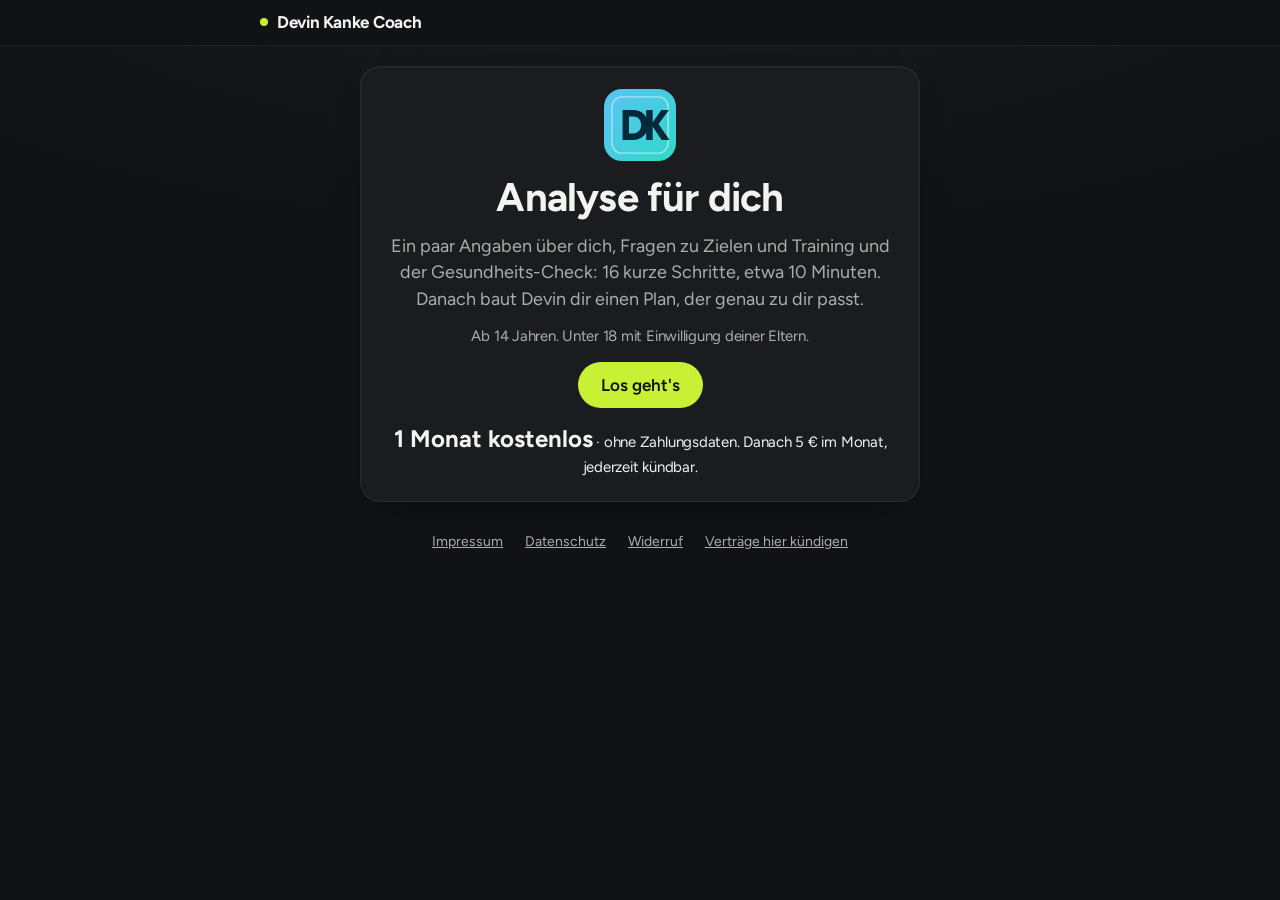
==== commit 788904b2: "Analyse: „Welche Muskeln sollen mehr bekommen?“ unter „Dein Wunsch“ (höchstens 2 antippen); der Plan" ====
--- a/analyse/index.html
+++ b/analyse/index.html
@@ -1,13 +1,14 @@
 <!doctype html>
 <html lang="de">
 <head>
-<meta charset="utf-8"><meta http-equiv="Content-Security-Policy" content="default-src 'none'; script-src 'self' 'sha256-3e5wDaW8L4yphvbvDTpgzKW3jpQ1xnmbWfUA9Kul9C4=' 'sha256-+JQvtxbBbmwK9cqAZ36JJWhFW3YXgQWYD28MrBcbCA8=' 'sha256-Sa5wxjBNiGWrcJPmUOUWiHlmr4ceMJzucXWFAOW7eIs='; style-src 'self' 'unsafe-inline'; img-src 'self' data: blob:; font-src 'self'; media-src 'self'; connect-src 'self' https://script.google.com/macros/s/AKfycbyLPzLHNzum-pwciI3_dzC59O2ORegEOl_eoz95GNV7-4xVumbC5oZRW1EZlCbvzE4xHg/exec https://script.googleusercontent.com; manifest-src 'self'; worker-src 'self'; base-uri 'none'; form-action 'none'; object-src 'none'">
-<meta name="viewport" content="width=device-width,initial-scale=1,viewport-fit=cover">
+<meta charset="utf-8"><meta http-equiv="Content-Security-Policy" content="default-src 'none'; script-src 'self' 'sha256-3e5wDaW8L4yphvbvDTpgzKW3jpQ1xnmbWfUA9Kul9C4=' 'sha256-laEu9MWosMsnlug2a+fNAsjiQ07jpKaCE/9obscU6H0=' 'sha256-siJk4tWG7iCxd+TF7aNSCenMJAfE+QVzgsVgo8SEGYA='; style-src 'self' 'unsafe-inline'; img-src 'self' data: blob:; font-src 'self'; media-src 'self'; connect-src 'self' https://script.google.com/macros/s/AKfycbyLPzLHNzum-pwciI3_dzC59O2ORegEOl_eoz95GNV7-4xVumbC5oZRW1EZlCbvzE4xHg/exec https://script.googleusercontent.com; manifest-src 'self'; worker-src 'self'; base-uri 'none'; form-action 'none'; object-src 'none'">
+<meta name="viewport" content="width=device-width,initial-scale=1,maximum-scale=1,user-scalable=no,viewport-fit=cover">
+<meta name="dk-kein-zoom" content="1">
 <meta name="dk-wellen-video" content="../">
 <title>Analyse für dich · Devin Kanke Coach</title>
 <!-- Nie in einer fremden Seite (13.11.2026, wie app.js): In einem Rahmen (iframe) bleibt die Seite unsichtbar, das Skript unten startet nicht. frame-ancestors geht per <meta> nicht. -->
 <script>if(window.top!==window.self){document.documentElement.style.display='none'}</script>
-<meta name="theme-color" content="#131416"><script>try{var l=localStorage.getItem('dk_look');if(!localStorage.getItem('dk_look_start2411')){if(!l||l==='sport'){l='champagner';localStorage.setItem('dk_look',l)}localStorage.setItem('dk_look_start2411','1')}if(l){document.documentElement.dataset.look=l;var m=document.querySelector('meta[name=theme-color]');if(m)m.content=l==='klar'?'#F5F5F7':l==='gold'?'#060608':l==='sport'?'#111215':l==='champagner'?'#131416':'#86CBEE'}}catch(e){document.documentElement.dataset.look='champagner'}</script>
+<meta name="theme-color" content="#111215"><script>try{var l=localStorage.getItem('dk_look');if(!localStorage.getItem('dk_look_start1711')){l='sport';localStorage.setItem('dk_look',l);localStorage.setItem('dk_look_start1711','1')}if(l){document.documentElement.dataset.look=l;var m=document.querySelector('meta[name=theme-color]');if(m)m.content=l==='klar'?'#F5F5F7':l==='gold'?'#060608':l==='sport'?'#111215':'#86CBEE'}}catch(e){document.documentElement.dataset.look='sport'}</script>
 <link rel="icon" href="../icon.svg" type="image/svg+xml">
 <link rel="apple-touch-icon" href="../icon-180.png">
 <!-- Devin Kanke Coach — Analyse für dich. Eigene Seite unter /analyse/, ohne Login, ohne Code, ohne Server.
@@ -161,7 +162,7 @@
 <script src="engine.js"></script>
 <script src="formeln.js"></script>
 <script>
-var ANALYSE = {"bogen":{"id":"ueber_dich","titel":"Über dich","frage":"Erzähl kurz, wer du bist.","unter":"Alter und Geschlecht braucht Devin auch für den Gesundheits-Check.","felder":[{"id":"name","label":"Name","typ":"text","kurz":"Name","pflicht_hier":true,"platzhalter":"Vorname reicht"},{"id":"alter","label":"Alter","typ":"zahl","einheit":"Jahre","min":14,"max":90,"kurz":"Alter","pflicht_hier":true},{"id":"geschlecht","label":"Geschlecht","typ":"auswahl","optionen":[{"wert":"weiblich","label":"weiblich"},{"wert":"maennlich","label":"männlich"},{"wert":"divers","label":"divers"}],"kurz":"Geschlecht","pflicht_hier":true},{"id":"groesse_cm","label":"Größe","typ":"zahl","einheit":"cm","min":120,"max":220,"kurz":"Größe","pflicht_hier":true},{"id":"gewicht_kg","label":"Körpergewicht","typ":"zahl","einheit":"kg","min":35,"max":250,"kurz":"Gewicht","pflicht_hier":true},{"id":"beruf","label":"Beruf oder Schule","typ":"text","kurz":"Beruf","platzhalter":"z. B. Dachdecker, Pflege, Schüler"}]},"fragen":[{"id":"ziel","titel":"Deine Ziele","frage":"Was willst du mit dem Training erreichen?","unter":"Tipp bis zu 5 an, das erste ist dein Hauptziel. Schreib dazu, woran du merkst, dass es geklappt hat.","frage_ist":"ziel","mehrfach":{"max":5,"weitere":"ziele_weitere"},"felder":[{"id":"ziel","label":"Hauptziel","typ":"auswahl","hilfe":"Nur ein Hauptziel. Alles andere ist Nebenziel.","optionen":[{"wert":"muskelaufbau","label":"Muskeln aufbauen"},{"wert":"kraft","label":"Stärker werden"},{"wert":"fettabbau","label":"Fett abbauen"},{"wert":"gesundheit","label":"Gesund und fit bleiben"},{"wert":"fitness_allgemein","label":"Allgemein fitter werden"},{"wert":"ruecken_gesund","label":"Rücken stärken"},{"wert":"beweglichkeit","label":"Beweglicher werden"},{"wert":"ausdauer","label":"Mehr Ausdauer"}],"kurz":"Ziel","pflicht_hier":true},{"id":"ziel_konkret","label":"Woran merkst du, dass du dein Ziel erreicht hast?","typ":"lang","hilfe":"Möglichst mit Zahl oder Bild: '10 Liegestütze am Stück', 'Hose eine Nummer kleiner', '100 kg Kniebeuge'."}]},{"id":"wunsch","titel":"Dein Wunsch","frage":"Was soll unbedingt in deinen Plan?","unter":"Beruf, Sport, Körperstelle: Schreib, worauf dein Training genau achten soll.","frage_ist":"wunsch_training","felder":[{"id":"wunsch_training","label":"Was soll unbedingt in deinen Plan?","typ":"lang","hilfe":"Je genauer, desto besser passt dein Plan.","platzhalter":"z. B. Ich bin Dachdecker, mein Rücken soll stärker werden. Oder: Ich spiele Fußball, meine Beine sollen explosiver werden."}]},{"id":"koerper","titel":"Dein Körper","frage":"Hast du Verletzungen oder Schmerzen?","unter":"Auch alte Verletzungen, die sich manchmal noch melden. Nach Krankheiten fragt danach der kurze Gesundheits-Check.","frage_ist":"beschwerden","felder":[{"id":"beschwerden","label":"Hast du Beschwerden oder alte Verletzungen?","typ":"mehrfach","hilfe":"Auch alte Verletzungen, die sich manchmal noch melden. Medizinische Fragen kommen im separaten Gesundheits-Check.","optionen":[{"wert":"keine","label":"Keine","exklusiv":true},{"wert":"knie","label":"Knie"},{"wert":"schulter","label":"Schulter"},{"wert":"ruecken","label":"Rücken"},{"wert":"nacken","label":"Nacken"},{"wert":"huefte","label":"Hüfte"},{"wert":"ellbogen","label":"Ellbogen"},{"wert":"handgelenk","label":"Handgelenk"},{"wert":"sonstiges","label":"Sonstiges"}],"kurz":"Beschwerden","pflicht_hier":true},{"id":"beschwerden_details","label":"Was genau tut weh, und bei welcher Bewegung?","typ":"lang","hilfe":"Z. B. 'Knie vorne beim tiefen Beugen, seit 2 Jahren'. Auch: Was geht ohne Probleme?"}]},{"id":"behalten","titel":"Was bleibt","frage":"Was willst du auf keinen Fall aufgeben?","unter":"Sport, Essen, Feiern, freie Abende: Dein Plan wird darum herum gebaut, nicht dagegen.","frage_ist":"nicht_aufgeben_details","felder":[{"id":"nicht_aufgeben_details","label":"Was genau?","typ":"lang","platzhalter":"z. B. Fußball am Wochenende, Pizza am Freitag, Feiern mit Freunden"}]},{"id":"tage","titel":"Deine Woche","frage":"Wie viele Tage pro Woche kannst du sicher trainieren?","unter":"Ehrlich, auch in stressigen Wochen. Lieber 3 sichere als 5 geplante.","frage_ist":"tage_pro_woche","felder":[{"id":"tage_pro_woche","label":"Wie viele Tage pro Woche kannst du sicher trainieren?","typ":"zahl","einheit":"Tage","min":2,"max":6,"hilfe":"Ehrlich, auch in stressigen Wochen. Lieber 3 sichere als 5 geplante, die ausfallen.","schnell":[{"wert":2,"label":"2×"},{"wert":3,"label":"3×"},{"wert":4,"label":"4×"},{"wert":5,"label":"5×"},{"wert":6,"label":"6×"}],"einheit_text":"pro Woche","pflicht_hier":true},{"id":"split_art","label":"Wie willst du deine Woche aufteilen?","typ":"auswahl","hilfe":"Keine Vorliebe? Dann plant Devin das für dich.","optionen":[{"wert":"egal","label":"Mach du das"},{"wert":"ganzkoerper","label":"Ganzkörper"},{"wert":"ok_uk","label":"Oberkörper und Unterkörper"},{"wert":"ppl","label":"Drücken, Ziehen, Beine"},{"wert":"muskelgruppen","label":"Jeden Tag andere Muskeln"}]}]},{"id":"dauer","titel":"Deine Zeit","frage":"Wie viel Zeit hast du pro Training?","unter":"Mit Aufwärmen, ohne Umziehen und Anfahrt.","frage_ist":"minuten_pro_einheit","felder":[{"id":"minuten_pro_einheit","label":"Wie viel Zeit hast du pro Einheit?","typ":"zahl","einheit":"min","min":20,"max":150,"hilfe":"Inklusive Aufwärmen, ohne Umziehen und Anfahrt.","schnell":[{"wert":30,"label":"30 Min"},{"wert":45,"label":"45 Min"},{"wert":60,"label":"60 Min"},{"wert":75,"label":"75 Min"},{"wert":90,"label":"90 Min"}],"pflicht_hier":true}]},{"id":"ort","titel":"Dein Ort","frage":"Wo trainierst du?","unter":"Im Plan steht nur, was du auch wirklich hast.","frage_ist":"ort","felder":[{"id":"ort","label":"Wo trainierst du?","typ":"auswahl","optionen":[{"wert":"zuhause","label":"Zuhause"},{"wert":"gym","label":"Im Gym"},{"wert":"beides","label":"Beides"}],"kurz":"Ort","pflicht_hier":true},{"id":"ausruestung","label":"Was hast du zu Hause?","typ":"mehrfach","hilfe":"Alles antippen, was da ist. Körpergewicht geht immer.","optionen":[{"wert":"koerpergewicht","label":"Nur Körpergewicht"},{"wert":"band","label":"Widerstandsbänder"},{"wert":"kurzhantel","label":"Kurzhanteln"},{"wert":"kettlebell","label":"Kettlebell"},{"wert":"langhantel","label":"Langhantel mit Scheiben"},{"wert":"sz_stange","label":"SZ-Stange"},{"wert":"maschine","label":"Geführte Maschinen"},{"wert":"kabel","label":"Kabelzug"},{"wert":"smith","label":"Multipresse (Smith)"},{"wert":"bank","label":"Hantelbank"},{"wert":"klimmzugstange","label":"Klimmzugstange"},{"wert":"dipstation","label":"Dipstation / Barren"},{"wert":"box","label":"Box / stabile Erhöhung"}],"kurz":"Geräte","pflicht_hier":true}]},{"id":"erfahrung","titel":"Deine Erfahrung","frage":"Wie lange machst du schon Krafttraining?","unter":"Kein Problem, wenn du bei null startest.","frage_ist":"erfahrung_monate","felder":[{"id":"erfahrung_monate","label":"Wie lange trainierst du schon regelmäßig Kraft?","typ":"zahl","einheit":"Monate","min":0,"max":600,"hilfe":"Nur Zeit mit mindestens 2 Einheiten pro Woche. Längere Pausen abziehen. Noch nie: 0.","schnell":[{"wert":0,"label":"Noch nie"},{"wert":3,"label":"Bis 6 Monate"},{"wert":9,"label":"6 bis 12 Monate"},{"wert":24,"label":"1 bis 3 Jahre"},{"wert":48,"label":"Über 3 Jahre"}],"kurz":"Training bisher","pflicht_hier":true}]},{"id":"alltag","titel":"Dein Alltag","frage":"Wie sieht dein Alltag aus?","unter":"Tipp an, wie aktiv du im Alltag bist. Und erzähl kurz, was dich Kraft kostet: Schlaf, Stress, Arbeit.","frage_ist":"alltag_aktivitaet","felder":[{"id":"alltag_aktivitaet","label":"Wie aktiv ist dein Alltag (Job, Schule)?","typ":"auswahl","optionen":[{"wert":"sitzend","label":"Meist sitzend"},{"wert":"gemischt","label":"Gemischt"},{"wert":"stehend_gehend","label":"Viel stehen und gehen"},{"wert":"koerperlich_schwer","label":"Körperlich schwere Arbeit"}],"kurz":"Alltag","pflicht_hier":true},{"id":"ueber_mich","label":"Was sollte ich sonst noch über dich wissen?","typ":"lang","hilfe":"Deine eigene Antwort, freiwillig.","platzhalter":"z. B. Dachdecker, oft nur 6 Stunden Schlaf, viel Stress"}]},{"id":"uebungen","titel":"Deine Übungen","frage":"Welche Übungen machst du gern, und welche gar nicht?","unter":"Was dir Spaß macht, bleibt drin. Was du nicht magst, fliegt raus.","felder":[{"id":"lieblingsuebungen","label":"Welche Übungen machst du gern?","typ":"lang","hilfe":"Wenn keine: 'keine' schreiben.","kurz":"Gern"},{"id":"abneigungen","label":"Welche Übungen magst du gar nicht?","typ":"lang","hilfe":"Wenn keine: 'keine' schreiben. Gern mit Grund (langweilig, unsicher, tut weh).","kurz":"Lieber nicht"}]}],"essen":{"id":"essen","titel":"Dein Essen","frage":"Fünf schnelle Fragen zu deinem Essen.","unter":"Nur antippen. Daraus macht die Seite deine 2 ersten Schritte, und Devin plant deine Nährwerte genauer.","felder":[{"id":"ernaehrungsform","label":"Wie isst du?","typ":"auswahl","optionen":[{"wert":"alles","label":"Alles"},{"wert":"vegetarisch","label":"Vegetarisch"},{"wert":"vegan","label":"Vegan"},{"wert":"pescetarisch","label":"Pescetarisch"},{"wert":"sonstiges","label":"Anders"}],"pflicht_hier":true},{"id":"unvertraeglichkeiten","label":"Verträgst du etwas nicht?","typ":"mehrfach","optionen":[{"wert":"keine","label":"Nichts","exklusiv":true},{"wert":"laktose","label":"Laktose"},{"wert":"gluten","label":"Gluten"},{"wert":"nuesse","label":"Nüsse"},{"wert":"andere","label":"Anderes"}],"pflicht_hier":true},{"id":"gewicht_trend","label":"Hat sich dein Gewicht in den letzten 3 Monaten verändert?","typ":"auswahl","optionen":[{"wert":"gleich","label":"Gleich geblieben"},{"wert":"zugenommen","label":"Zugenommen"},{"wert":"abgenommen","label":"Abgenommen"},{"wert":"weiss_nicht","label":"Weiß nicht"}],"pflicht_hier":true},{"id":"essen_zaehlen","label":"Weißt du, wie viel du isst?","typ":"auswahl","optionen":[{"wert":"zaehle","label":"Ja, ich zähle (App)"},{"wert":"grob","label":"Grob"},{"wert":"nein","label":"Nein"}],"pflicht_hier":true},{"id":"essen_muster","label":"Was passt gerade zu deinem Essen?","typ":"mehrfach","optionen":[{"wert":"snacks","label":"Viele Snacks oder Süßes"},{"wert":"fast_food","label":"Oft Fast Food"},{"wert":"suesse_getraenke","label":"Süße Getränke"},{"wert":"alkohol","label":"Alkohol am Wochenende"},{"wert":"wenig_gemuese","label":"Wenig Obst und Gemüse"},{"wert":"unregelmaessig","label":"Unregelmäßig, Mahlzeiten fallen aus"},{"wert":"passt","label":"Passt eigentlich gut","exklusiv":true}],"pflicht_hier":true}]},"gesundheit":{"titel":"Gesundheits-Check","unter":"Ein paar kurze Fragen. Nur bei Ja oder „Weiß nicht“ kommen genauere dazu. Ehrlich antworten, das schützt dich.","kurz":[{"id":"herz","titel":"Herz und Blutdruck","frage":"Hat dir ein Arzt eine Herzerkrankung oder Bluthochdruck festgestellt, oder ist in deiner Familie jemand vor dem 50. Geburtstag plötzlich an einem Herzproblem gestorben?","fragen":[{"id":"herz_diagnose","frage":"Hat dir ein Arzt jemals gesagt, dass du eine Herzerkrankung hast? (z. B. Herzinfarkt, Stent oder Bypass, Herzschwäche, Herzrhythmusstörung, Herzklappenfehler oder Herzgeräusch, Herzmuskelentzündung)"},{"id":"bluthochdruck_diagnose","frage":"Hat dir ein Arzt gesagt, dass du Bluthochdruck hast, oder nimmst du Blutdruckmittel?"},{"id":"bluthochdruck_unkontrolliert","frage":"Liegt dein Blutdruck in Ruhe bei 160/90 oder höher, kennst du deinen aktuellen Wert nicht, oder ist er trotz Medikamenten schwer einzustellen?","nur_wenn":{"frage_ja":"bluthochdruck_diagnose"}},{"id":"herztod_familie","frage":"Ist in deiner Familie (Eltern, Geschwister) jemand vor dem 50. Geburtstag plötzlich an einem Herzproblem gestorben, oder gibt es eine bekannte vererbte Herzerkrankung?"}]},{"id":"warnzeichen","titel":"Warnzeichen","frage":"Hast du Beschwerden in Brust, Atmung oder Kreislauf – in Ruhe, im Alltag oder beim Sport?","beispiele":"Zum Beispiel Schmerz, Druck oder Enge in der Brust, ungewöhnlich schnell keine Luft, Herzrasen ohne Grund, geschwollene Knöchel, Wadenschmerzen beim Gehen, Schwindel bis zum Gleichgewichtsverlust oder Ohnmacht in den letzten 12 Monaten.","fragen":[{"id":"brustschmerz","frage":"Hast du Schmerzen, Druck oder ein Engegefühl in der Brust – in Ruhe, im Alltag oder beim Sport? (auch wenn es in Arm, Hals, Kiefer oder Rücken zieht)"},{"id":"atemnot","frage":"Bekommst du ungewöhnlich schnell keine Luft – schon in Ruhe, bei leichter Anstrengung wie zwei Stockwerke Treppe, oder nachts im Liegen?"},{"id":"herzrasen","frage":"Hast du ohne erkennbaren Grund Herzrasen, Herzstolpern oder einen sehr unregelmäßigen Herzschlag?"},{"id":"knoechel_wade","frage":"Hast du ohne Grund geschwollene Knöchel, oder Wadenschmerzen beim Gehen, die nach kurzem Stehenbleiben wieder verschwinden?"},{"id":"schwindel_ohnmacht","frage":"Hast du in den letzten 12 Monaten wegen Schwindel das Gleichgewicht verloren oder warst du bewusstlos? (Antworte Nein, wenn der Schwindel nur vom schnellen Atmen bei harter Belastung kam.)"}]},{"id":"erkrankung","titel":"Dauerhafte Erkrankung","frage":"Hast du eine dauerhafte Erkrankung?","beispiele":"Zum Beispiel Diabetes oder eine Vorstufe davon, Asthma oder COPD, Osteoporose, Krebs, eine Nieren- oder Lebererkrankung, Schlaganfall, Epilepsie, MS, grüner Star, eine Augen-OP in den letzten 6 Monaten oder eine andere.","fragen":[{"id":"diabetes","frage":"Hast du Diabetes (Zuckerkrankheit) oder eine Vorstufe davon?"},{"id":"diabetes_typ1","frage":"Hast du Typ-1-Diabetes oder Diabetes in der Schwangerschaft?","nur_wenn":{"frage_ja":"diabetes"}},{"id":"diabetes_kompliziert","frage":"Hast du oft Unterzuckerungen (Zittern, Schwitzen, Verwirrtheit) oder stark schwankende Werte, oder Folgeschäden an Augen, Nieren, Herz/Gefäßen oder am Gefühl in den Füßen?","nur_wenn":{"frage_ja":"diabetes"}},{"id":"diabetes_unterzucker_mittel","frage":"Spritzt du Insulin oder nimmst du Tabletten, die Unterzucker machen können (z. B. Glibenclamid)?","nur_wenn":{"frage_ja":"diabetes"}},{"id":"lunge","frage":"Hast du eine Lungen- oder Atemwegserkrankung (z. B. Asthma, COPD, Lungenhochdruck)?"},{"id":"lunge_unkontrolliert","frage":"Hast du COPD oder Lungenhochdruck, brauchst du Sauerstoff, oder hattest du mit Asthma zuletzt öfter Beschwerden (Enge, Pfeifen, Husten an mehr als 2 Tagen pro Woche) oder mehr als 2-mal pro Woche das Notfallspray gebraucht?","nur_wenn":{"frage_ja":"lunge"}},{"id":"schwere_erkrankung","frage":"Hast du eine dieser Erkrankungen: Krebs in Behandlung (Chemo, Bestrahlung), Nieren- oder Lebererkrankung, Schlaganfall, Epilepsie, MS, Parkinson oder eine andere Nervenerkrankung, Querschnittlähmung?"},{"id":"osteoporose","frage":"Hat ein Arzt bei dir Osteoporose (Knochenschwund) festgestellt?"},{"id":"augen","frage":"Hast du eine Netzhauterkrankung, grünen Star (Glaukom) oder wurdest du in den letzten 6 Monaten an den Augen operiert?"},{"id":"andere_erkrankung","frage":"Hast du eine andere dauerhafte Erkrankung, die hier nicht gefragt wurde, eine Erkrankung, die trotz Behandlung gerade schlecht eingestellt ist, oder zwei und mehr Dauererkrankungen?"}]},{"id":"medikamente","titel":"Medikamente und ärztliche Vorgaben","frage":"Nimmst du regelmäßig Medikamente vom Arzt, oder hat dir ein Arzt etwas zum Sport vorgegeben?","beispiele":"Zum Beispiel Mittel gegen Bluthochdruck, Kortison länger als 3 Monate, oder ein Arzt hat gesagt: Sport nur unter Aufsicht.","fragen":[{"id":"medikamente","frage":"Nimmst du regelmäßig vom Arzt verschriebene Medikamente wegen einer Dauererkrankung?"},{"id":"kortison_lange","frage":"Hast du länger als 3 Monate regelmäßig Kortison-Tabletten genommen oder Kortison-Spritzen bekommen?"},{"id":"nur_ueberwacht","frage":"Hat dir ein Arzt gesagt, dass du nur unter ärztlicher Aufsicht Sport machen sollst?"}]},{"id":"koerper","titel":"Knochen, Gelenke, Muskeln","frage":"Hast du gerade (oder in den letzten 12 Monaten) Probleme mit Knochen, Gelenken, Muskeln, Sehnen oder Bändern, eine Verletzung oder eine Operation?","beispiele":"Zum Beispiel Schmerzen in Knie, Schulter oder Rücken, Arthrose, ein Bruch (auch Leisten- oder Nabelbruch), ein Sturz, eine Gehirnerschütterung oder ungewollt Urin verlieren beim Husten oder Springen.","fragen":[{"id":"gelenk_problem","frage":"Hast du gerade (oder in den letzten 12 Monaten) ein Problem an Knochen, Gelenken, Muskeln, Sehnen oder Bändern, das durch mehr Training schlimmer werden könnte – auch Arthrose, Rheuma oder Rückenprobleme? (Nein, wenn es dich heute nicht mehr einschränkt.)"},{"id":"gelenk_akut","frage":"Ist die Stelle gerade geschwollen, heiß oder rot, ist es nach einem Unfall oder Sturz passiert, blockiert das Gelenk, gibt es nach, oder kannst du Arm oder Bein nicht normal belasten?","nur_wenn":{"frage_ja":"gelenk_problem"}},{"id":"ausstrahlung_nerven","frage":"Ziehen Schmerzen in einen Arm oder ein Bein, mit Taubheit, Kribbeln oder Kraftverlust?","nur_wenn":{"frage_ja":"gelenk_problem"}},{"id":"ruecken_warnzeichen","frage":"Hast du Rückenschmerzen zusammen mit Fieber, ungewolltem Gewichtsverlust, starken Schmerzen nachts oder in Ruhe, Problemen beim Wasserlassen oder Stuhlgang, Taubheit im Gesäß- oder Genitalbereich – oder hattest du schon einmal Krebs?","nur_wenn":{"frage_ja":"gelenk_problem"}},{"id":"bruch_wirbel","frage":"Hattest du in den letzten 12 Monaten einen Knochenbruch, einen Bruch durch Osteoporose oder Krebs, oder hat ein Arzt an der Wirbelsäule Wirbelgleiten oder einen Bruch im Wirbelbogen festgestellt?","nur_wenn":{"frage_ja":"gelenk_problem"}},{"id":"operation_verletzung","frage":"Wurdest du in den letzten 6 Monaten operiert, oder bist du gerade wegen einer Verletzung in Behandlung (Arzt, Physiotherapie)?"},{"id":"bruch_bauchwand","frage":"Hast du einen Leisten-, Nabel- oder Narbenbruch, oder hat dir ein Arzt schweres Heben verboten?"},{"id":"sturz","frage":"Bist du in den letzten 12 Monaten gestürzt, oder fühlst du dich beim Gehen oder Stehen unsicher?"},{"id":"kopfverletzung","frage":"Hattest du in den letzten 12 Monaten eine Gehirnerschütterung oder warst du nach einem Schlag auf den Kopf bewusstlos?"},{"id":"beckenboden","frage":"Verlierst du beim Husten, Niesen, Springen oder Heben ungewollt Urin, oder hast du ein Druck- oder Senkungsgefühl im Unterleib?"}]},{"id":"krank","direkt":{"id":"infekt_akut","frage":"Bist du gerade krank (Fieber, Grippe, starke Erkältung, Magen-Darm, Corona) oder fühlst du dich krank?"}},{"id":"essen","direkt":{"id":"essstoerung","frage":"Hast du eine Essstörung (oder hattest du in den letzten 12 Monaten eine), oder nimmst du gerade ungewollt stark ab?"}},{"id":"frau","titel":"Schwangerschaft, Geburt, Periode","frage":"Bist du schwanger, hast du in den letzten 12 Monaten ein Kind bekommen, oder bleibt deine Periode seit 3 Monaten oder länger aus?","nur_wenn":{"geschlecht":"w"},"fragen":[{"id":"schwanger","frage":"Bist du schwanger?","nur_wenn":{"geschlecht":"w"}},{"id":"geburt_12_monate","frage":"Hast du in den letzten 12 Monaten ein Kind bekommen?","nur_wenn":{"geschlecht":"w"}},{"id":"geburt_frisch","frage":"Ist die Geburt weniger als 6 Wochen her (Kaiserschnitt: weniger als 8 Wochen), oder warst du noch nicht bei der Nachuntersuchung?","nur_wenn":{"frage_ja":"geburt_12_monate"}},{"id":"periode_aus","frage":"Bleibt deine Periode seit 3 Monaten oder länger aus, ohne erkennbaren Grund wie Schwangerschaft, Stillzeit, Wechseljahre oder hormonelle Verhütung?","nur_wenn":{"geschlecht":"w"}}]},{"id":"aktiv","direkt":{"id":"nicht_regelmaessig_aktiv","frage":"Warst du in den letzten 3 Monaten eher wenig aktiv, also seltener als an 3 Tagen pro Woche je 30 Minuten Sport mit mindestens mittlerer Anstrengung?"}}]},"einwilligung":{"titel":"Einwilligung","text":"Ich bin einverstanden, dass Devin meine Angaben, auch die zu meiner Gesundheit, nur für meinen Trainingsplan nutzt. Sie gehen über Google (Gmail) an Devin, und beim Auswerten hilft Devin eine KI (Claude von Anthropic). Beide Anbieter sitzen in den USA, meine Daten können also auch dort verarbeitet werden. Widerrufen kann ich jederzeit per Mail an Devin.","eltern":"Meine Eltern sind einverstanden.","eltern_hinweis":"Du bist unter 18: Devin braucht die schriftliche Einwilligung deiner Eltern, bevor es losgeht."},"naehrwerte":{"titel":"Deine Nährwerte","frage":"Das braucht dein Körper für dein Ziel.","frage_ohne":"Das klärt Devin mit dir.","unter":"Eine Orientierung pro Tag, gerechnet aus deinen Angaben. Ungefähr reicht, es muss nicht aufs Gramm stimmen.","trinken":"Bei Sport, Hitze und schwerer Arbeit mehr.","kalorien_defizit":"etwas unter deinem Bedarf von ca. {bedarf} kcal, damit du langsam Fett verlierst","kalorien_plus":"etwas über deinem Bedarf von ca. {bedarf} kcal, damit Muskeln wachsen können","kalorien_erhaltung":"dein ungefährer Bedarf an einem normalen Tag","kalorien_rekomposition":"genau dein Bedarf: So verlierst du langsam Fett und baust trotzdem Muskeln auf","schritte_titel":"Deine ersten 2 Schritte","gewicht_gleich":"Dein Gewicht ist gleich geblieben: So viel, wie du gerade isst, ist ungefähr dein Bedarf.","hand_titel":"Ohne Zählen: so viel pro Mahlzeit","hand_unter":"Mit deiner eigenen Hand, 3 Mahlzeiten am Tag. Ein Startpunkt, kein Muss.","hand_eiweiss":"Fleisch, Fisch, Eier, Quark, Tofu oder Hülsenfrüchte","hand_gemuese":"Gemüse oder Salat","hand_kh":"Reis, Nudeln, Kartoffeln, Brot oder Obst","hand_fett":"Öl, Butter, Nüsse oder Käse","arzt_check":"Bei deiner Größe und deinem Gewicht: Lass dich vor dem Start einmal ärztlich durchchecken. Das ist reine Vorsicht.","unter_18":"Du bist unter 18. Deine Nährwerte bekommst du von Devin mit deinem Plan, sobald die schriftliche Einwilligung deiner Eltern da ist.","ohne_zahlen":"Wegen deiner Antworten rechnet die Seite hier keine Zahlen aus. Devin schaut sich das an und bespricht es mit dir. Bei Krankheiten gehört die Ernährung zu deiner Ärztin, deinem Arzt oder einer Ernährungsfachkraft.","ohne_formel":"Kohlenhydrate und Fett rechnet Devin mit dir zusammen aus.","ohne_rechner":"Deine Nährwerte rechnet Devin mit dir zusammen aus.","hinweis":"Allgemeine Werte für gesunde Menschen, kein Diätplan und keine Ernährungstherapie. Hast du eine Krankheit, nimmst du Medikamente oder bist du unsicher, frag deine Ärztin, deinen Arzt oder in der Apotheke."},"ernaehrung":{"sicherheit":{"screening":[{"id":"herz_diagnose","nur_wenn":null,"bei_ja":"stopp","zielgruppe":null,"beschwerde":null,"zusatz":null,"freigabe_moeglich":false},{"id":"bluthochdruck_diagnose","nur_wenn":null,"bei_ja":"anpassen","zielgruppe":"bluthochdruck","beschwerde":null,"zusatz":"pressatmung_meiden","freigabe_moeglich":null},{"id":"bluthochdruck_unkontrolliert","nur_wenn":{"frage_ja":"bluthochdruck_diagnose"},"bei_ja":"stopp","zielgruppe":"bluthochdruck","beschwerde":null,"zusatz":"pressatmung_meiden","freigabe_moeglich":true},{"id":"brustschmerz","nur_wenn":null,"bei_ja":"stopp","zielgruppe":null,"beschwerde":null,"zusatz":null,"freigabe_moeglich":true},{"id":"schwindel_ohnmacht","nur_wenn":null,"bei_ja":"stopp","zielgruppe":null,"beschwerde":null,"zusatz":null,"freigabe_moeglich":true},{"id":"atemnot","nur_wenn":null,"bei_ja":"stopp","zielgruppe":null,"beschwerde":null,"zusatz":null,"freigabe_moeglich":true},{"id":"herzrasen","nur_wenn":null,"bei_ja":"stopp","zielgruppe":null,"beschwerde":null,"zusatz":null,"freigabe_moeglich":true},{"id":"knoechel_wade","nur_wenn":null,"bei_ja":"stopp","zielgruppe":null,"beschwerde":null,"zusatz":null,"freigabe_moeglich":true},{"id":"herztod_familie","nur_wenn":null,"bei_ja":"stopp","zielgruppe":null,"beschwerde":null,"zusatz":null,"freigabe_moeglich":true},{"id":"diabetes","nur_wenn":null,"bei_ja":"stopp","zielgruppe":"diabetes_typ2","beschwerde":null,"zusatz":null,"freigabe_moeglich":true},{"id":"diabetes_typ1","nur_wenn":{"frage_ja":"diabetes"},"bei_ja":"stopp","zielgruppe":null,"beschwerde":null,"zusatz":null,"freigabe_moeglich":false},{"id":"diabetes_kompliziert","nur_wenn":{"frage_ja":"diabetes"},"bei_ja":"stopp","zielgruppe":"diabetes_typ2","beschwerde":null,"zusatz":"pressatmung_meiden","freigabe_moeglich":false},{"id":"diabetes_unterzucker_mittel","nur_wenn":{"frage_ja":"diabetes"},"bei_ja":"hinweis","zielgruppe":"diabetes_typ2","beschwerde":null,"zusatz":null,"freigabe_moeglich":null},{"id":"lunge","nur_wenn":null,"bei_ja":"hinweis","zielgruppe":null,"beschwerde":null,"zusatz":null,"freigabe_moeglich":null},{"id":"lunge_unkontrolliert","nur_wenn":{"frage_ja":"lunge"},"bei_ja":"stopp","zielgruppe":null,"beschwerde":null,"zusatz":null,"freigabe_moeglich":false},{"id":"schwere_erkrankung","nur_wenn":null,"bei_ja":"stopp","zielgruppe":null,"beschwerde":null,"zusatz":null,"freigabe_moeglich":false},{"id":"andere_erkrankung","nur_wenn":null,"bei_ja":"stopp","zielgruppe":null,"beschwerde":null,"zusatz":null,"freigabe_moeglich":true},{"id":"medikamente","nur_wenn":null,"bei_ja":"hinweis","zielgruppe":null,"beschwerde":null,"zusatz":null,"freigabe_moeglich":null},{"id":"nur_ueberwacht","nur_wenn":null,"bei_ja":"stopp","zielgruppe":null,"beschwerde":null,"zusatz":null,"freigabe_moeglich":false},{"id":"gelenk_problem","nur_wenn":null,"bei_ja":"anpassen","zielgruppe":null,"beschwerde":null,"zusatz":null,"freigabe_moeglich":null},{"id":"gelenk_akut","nur_wenn":{"frage_ja":"gelenk_problem"},"bei_ja":"stopp","zielgruppe":null,"beschwerde":null,"zusatz":null,"freigabe_moeglich":true},{"id":"ausstrahlung_nerven","nur_wenn":{"frage_ja":"gelenk_problem"},"bei_ja":"stopp","zielgruppe":null,"beschwerde":null,"zusatz":"bandscheibe_ischias","freigabe_moeglich":true},{"id":"ruecken_warnzeichen","nur_wenn":{"frage_ja":"gelenk_problem"},"bei_ja":"stopp","zielgruppe":null,"beschwerde":"ruecken","zusatz":null,"freigabe_moeglich":true},{"id":"bruch_wirbel","nur_wenn":{"frage_ja":"gelenk_problem"},"bei_ja":"stopp","zielgruppe":null,"beschwerde":null,"zusatz":null,"freigabe_moeglich":true},{"id":"osteoporose","nur_wenn":null,"bei_ja":"stopp","zielgruppe":"osteoporose","beschwerde":null,"zusatz":null,"freigabe_moeglich":true},{"id":"kortison_lange","nur_wenn":null,"bei_ja":"stopp","zielgruppe":null,"beschwerde":null,"zusatz":null,"freigabe_moeglich":true},{"id":"operation_verletzung","nur_wenn":null,"bei_ja":"stopp","zielgruppe":null,"beschwerde":null,"zusatz":null,"freigabe_moeglich":true},{"id":"bruch_bauchwand","nur_wenn":null,"bei_ja":"stopp","zielgruppe":null,"beschwerde":null,"zusatz":"bruch_bauchwand","freigabe_moeglich":true},{"id":"augen","nur_wenn":null,"bei_ja":"stopp","zielgruppe":null,"beschwerde":null,"zusatz":"pressatmung_meiden","freigabe_moeglich":true},{"id":"kopfverletzung","nur_wenn":null,"bei_ja":"stopp","zielgruppe":null,"beschwerde":null,"zusatz":null,"freigabe_moeglich":true},{"id":"sturz","nur_wenn":null,"bei_ja":"anpassen","zielgruppe":null,"beschwerde":null,"zusatz":"sturzrisiko","freigabe_moeglich":null},{"id":"essstoerung","nur_wenn":null,"bei_ja":"stopp","zielgruppe":null,"beschwerde":null,"zusatz":null,"freigabe_moeglich":false},{"id":"infekt_akut","nur_wenn":null,"bei_ja":"stopp","zielgruppe":null,"beschwerde":null,"zusatz":null,"freigabe_moeglich":true},{"id":"nicht_regelmaessig_aktiv","nur_wenn":null,"bei_ja":"hinweis","zielgruppe":null,"beschwerde":null,"zusatz":null,"freigabe_moeglich":null},{"id":"schwanger","nur_wenn":{"geschlecht":"w"},"bei_ja":"stopp","zielgruppe":"schwangerschaft","beschwerde":null,"zusatz":null,"freigabe_moeglich":true},{"id":"geburt_12_monate","nur_wenn":{"geschlecht":"w"},"bei_ja":"anpassen","zielgruppe":"nach_geburt","beschwerde":null,"zusatz":null,"freigabe_moeglich":null},{"id":"geburt_frisch","nur_wenn":{"frage_ja":"geburt_12_monate"},"bei_ja":"stopp","zielgruppe":"nach_geburt","beschwerde":null,"zusatz":null,"freigabe_moeglich":true},{"id":"periode_aus","nur_wenn":{"geschlecht":"w"},"bei_ja":"stopp","zielgruppe":"frauen","beschwerde":null,"zusatz":null,"freigabe_moeglich":true},{"id":"beckenboden","nur_wenn":null,"bei_ja":"anpassen","zielgruppe":null,"beschwerde":null,"zusatz":"beckenboden","freigabe_moeglich":null}],"screening_regeln":[{"id":"r_stopp_einzeln","bedingung":{"ja_eine_von_bei_ja":"stopp"},"ergebnis":"stopp"},{"id":"r_inaktiv_mit_erkrankung","bedingung":{"ja_alle":["nicht_regelmaessig_aktiv"],"ja_eine_von":["diabetes","bluthochdruck_diagnose"]},"ergebnis":"stopp","freigabe_moeglich":true},{"id":"r_ab_45_intensiv","bedingung":{"alter_min":45,"ja_alle":["nicht_regelmaessig_aktiv"]},"ergebnis":"anpassen","regeln":{"rir_min":3}},{"id":"r_unter_14","bedingung":{"alter_max":13},"ergebnis":"stopp","freigabe_moeglich":false},{"id":"r_minderjaehrig","bedingung":{"alter_max":17},"ergebnis":"anpassen"},{"id":"r_bmi_40","bedingung":{"bmi_min":40,"alter_min":18},"ergebnis":"stopp","freigabe_moeglich":true},{"id":"r_zwei_erkrankungen","bedingung":{"ja_mindestens":2,"aus":["bluthochdruck_diagnose","diabetes","lunge","osteoporose","medikamente"]},"ergebnis":"stopp","freigabe_moeglich":true},{"id":"r_nach_freigabe","bedingung":{"arzt_freigabe":true},"ergebnis":"anpassen"}]},"zielgruppen":{"zielgruppen":[{"id":"jugendliche","name":"Jugendliche (unter 18)","erkennung":{"alter_max":17},"arzt_freigabe":"nein"},{"id":"einsteiger_erwachsene","name":"Einsteiger (Erwachsene)","erkennung":{"manuell":true},"arzt_freigabe":"nein"},{"id":"aeltere","name":"Ältere (65+)","erkennung":{"alter_min":65},"arzt_freigabe":"empfohlen"},{"id":"frauen","name":"Frauen","erkennung":{"manuell":true},"arzt_freigabe":"nein"},{"id":"schwangerschaft","name":"Schwangerschaft","erkennung":{"manuell":true},"arzt_freigabe":"pflicht"},{"id":"nach_geburt","name":"Nach der Geburt (bis 12 Monate)","erkennung":{"manuell":true},"arzt_freigabe":"pflicht"},{"id":"wechseljahre","name":"Wechseljahre und danach","erkennung":{"manuell":true},"arzt_freigabe":"nein"},{"id":"uebergewicht_adipositas","name":"Übergewicht / Adipositas (BMI ab 30)","erkennung":{"bmi_min":30,"alter_min":18},"arzt_freigabe":"empfohlen"},{"id":"rueckenschmerzen_unspezifisch","name":"Rückenschmerzen (nicht-spezifisch)","erkennung":{"manuell":true},"arzt_freigabe":"empfohlen"},{"id":"knieprobleme","name":"Knieprobleme (z. B. Kniescheibenschmerz, Arthrose)","erkennung":{"manuell":true},"arzt_freigabe":"empfohlen"},{"id":"schulterprobleme","name":"Schulterprobleme (z. B. Schmerz beim Armheben)","erkennung":{"manuell":true},"arzt_freigabe":"empfohlen"},{"id":"bluthochdruck","name":"Bluthochdruck (eingestellt, unter 160/90)","erkennung":{"manuell":true},"arzt_freigabe":"empfohlen"},{"id":"diabetes_typ2","name":"Diabetes Typ 2 (ohne Folgeschäden, mit Freigabe)","erkennung":{"manuell":true},"arzt_freigabe":"pflicht"},{"id":"osteoporose","name":"Osteoporose (mit Freigabe)","erkennung":{"manuell":true},"arzt_freigabe":"pflicht"},{"id":"wiedereinsteiger","name":"Wiedereinsteiger (nach mindestens 3 Monaten Pause)","erkennung":{"manuell":true},"arzt_freigabe":"nein"},{"id":"sportler_leistung","name":"Leistungssportler / Wettkampfsportler","erkennung":{"manuell":true},"arzt_freigabe":"empfohlen"},{"id":"natural_bodybuilder_wettkampf","name":"Natural Bodybuilder in Wettkampfdiät","erkennung":{"manuell":true},"arzt_freigabe":"empfohlen"},{"id":"schichtarbeit","name":"Schichtdienst und wechselnde Arbeitszeiten","erkennung":{"manuell":true},"arzt_freigabe":"nein"}]},"rechner":{"pal_stufen":[{"id":"liegend","label":"Fast nur liegend oder sitzend","wert":1.2,"bereich":[1.2,1.3],"beschreibung":"Bettlägerig oder kaum mobil. Keine Zielgruppe der Plattform: ärztlich betreuen lassen.","q":[574]},{"id":"sitzend","label":"Sitzend, kaum Bewegung","wert":1.4,"bereich":[1.4,1.5],"beschreibung":"Bürojob, Auto statt Fuß, Freizeit meist sitzend.","q":[574]},{"id":"sitzend_etwas_bewegung","label":"Sitzend mit etwas Gehen und Stehen","wert":1.6,"bereich":[1.6,1.7],"beschreibung":"Schüler, Studenten, Labor, Fließband: viel Sitzen, zwischendurch auf den Beinen.","q":[574]},{"id":"stehend_gehend","label":"Überwiegend stehend oder gehend","wert":1.8,"bereich":[1.8,1.9],"beschreibung":"Verkauf, Kellnern, Handwerk, Mechaniker.","q":[574]},{"id":"koerperlich_schwer","label":"Körperlich schwere Arbeit","wert":2,"bereich":[2,2.4],"beschreibung":"Bau, Landwirtschaft, Wald, Leistungssport.","q":[574]}],"pal_sport_zuschlag":[{"bedingung":"0-1 Trainingseinheiten pro Woche","zuschlag":0,"q":[574],"evidenz":"C"},{"bedingung":"2-3 Einheiten à 30-60 min pro Woche","zuschlag":0.15,"q":[574],"evidenz":"D","hinweis":"Annahme: halber DGE-Zuschlag."},{"bedingung":"4-5 Einheiten à 30-60 min pro Woche (oder vergleichbar anstrengende Freizeit)","zuschlag":0.3,"q":[574],"evidenz":"A"},{"bedingung":"täglich etwa 1 Stunde Sport","zuschlag":0.2,"q":[572],"evidenz":"B","hinweis":"FAO-Beispiel: Büroarbeit plus 1 Stunde Sport täglich hebt den PAL von 1,55 auf 1,75. Zusammen mit dem DGE-Wert: Zuschlag 0,2-0,3."}],"pal_max":2.4,"ziel_anpassung":{"fettabbau":{"kcal_prozent":[-20,-10],"standard_prozent":-15,"max_defizit_kcal":750,"gewicht_prozent_woche":[0.5,1],"untergrenze":"nie unter Grundumsatz; nie unter 1200 kcal (Frau) bzw. 1500 kcal (Mann)","ab_alter":18,"q":[575,577,578],"evidenz":"B"},"muskelaufbau":{"kcal_prozent":[10,20],"standard_prozent":10,"gewicht_prozent_woche":[0.25,0.5],"hinweis":"Fortgeschrittene am unteren Ende oder darunter.","ab_alter":18,"q":[576],"evidenz":"B","mit_fettabbau":{"ab_bmi":25,"kcal_prozent":0,"hinweis":"Muskelaufbau und Abnehmen bei Übergewicht: genau dein Bedarf, kein Plus. So kannst du Fett verlieren und trotzdem Muskeln aufbauen.","warum":"Devin 23.11.2026 („Bedarf statt Plus“). Bei Übergewicht und wenig Training gelingt Muskelaufbau oft auch ohne Plus, während Fett abnimmt (Rekomposition).","q":[576,633],"evidenz":"C"}},"kraft":{"kcal_prozent":[0,10],"standard_prozent":0,"hinweis":"Erhaltung oder kleines Plus; Gewichtsklassen-Sportler gesondert.","q":[576],"evidenz":"C"},"erhalten":{"kcal_prozent":[0,0],"standard_prozent":0,"gilt_fuer_ziele":["gesundheit","fitness_allgemein","ruecken_gesund","beweglichkeit","ausdauer"],"q":[573],"evidenz":"A"},"unter_18":{"kcal_prozent":[0,0],"standard_prozent":0,"hinweis":"Alle Ziele: nur Erhaltungsbedarf als Orientierung. Kein Defizit und kein Zielgewicht ohne Arzt oder Ernährungsfachkraft. Eltern einbinden.","q":[595,596],"evidenz":"C"}},"makros":{"eiweiss_g_pro_kg":{"gesundheit":[0.8,1],"sport":[1.2,2],"standard":[1.6,2.2],"diaet":[1.8,2.7],"diaet_pro_kg_fettfreie_masse":[2.3,3.1],"ab_65":1,"jugendliche_15_18":{"maennlich":0.9,"weiblich":0.8}},"eiweiss_zuordnung":{"gesundheit":"wenig oder kein Sport (unter etwa 5 Stunden pro Woche)","sport":"regelmäßiges Training, Ausdauer oder gemischt","standard":"Krafttraining mit Ziel Muskelaufbau oder Kraft","diaet":"Krafttraining im Kaloriendefizit; mit Körperfettwert besser pro kg fettfreie Masse rechnen"},"eiweiss_pro_mahlzeit_g_pro_kg":[0.25,0.55],"eiweiss_pro_mahlzeit_g":[20,40],"eiweiss_mahlzeiten_pro_tag":[3,6],"eiweiss_bezugsgewicht":"Bei BMI über 25 ohne Körperfettwert mit dem Gewicht bei BMI 25 rechnen (DGE: Normalgewicht als Bezug). Muskulöse Menschen mit schmaler Taille: echtes Gewicht.","eiweiss_obergrenze_hinweis":"Über 2,0 g/kg nur zeitweise und mit genug Flüssigkeit (DGE). Bei Nierenerkrankung keine Eiweißvorgabe, sondern Arzt.","fett_g_pro_kg_min":0.5,"fett_prozent_energie_min":20,"fett_prozent_energie_richtwert":30,"fett_prozent_energie_max":35,"fett_hinweis":"Untergrenze = der höhere Wert aus 0,5 g/kg und 20 % der Zielkalorien. Unter 20 % nur in Wettkampfdiäten unter Aufsicht.","kohlenhydrate":"Rest der Kalorien nach Eiweiß und Fett","kohlenhydrate_prozent_richtwert":50,"kohlenhydrate_g_pro_kg_kraftsport_min":3,"kohlenhydrate_g_pro_kg_sport":[3,10],"kohlenhydrate_hinweis":"DGE: mehr als 50 % der Energie für die Allgemeinheit. Kraftsportler: mindestens 3-5 g/kg. Ausdauersport je nach Umfang bis 10 g/kg.","wasser_ml_pro_kg":35,"wasser_ml_pro_kg_nach_alter":{"13-18":40,"19-50":35,"51+":30},"getraenke_ml_tag_dge":{"13-14":1330,"15-18":1530,"19-24":1470,"25-50":1410,"51-64":1230,"65+":1310},"wasser_hinweis":"ml/kg = Gesamtwasser inkl. Essen. Getränke sind gut die Hälfte davon. Bei Sport und Hitze zusätzlich trinken.","ballaststoffe_g_min":30,"ballaststoffe_g_pro_1000_kcal":14.6,"kcal_pro_g":{"eiweiss":4,"kohlenhydrate":4,"fett":9,"alkohol":7},"q":[579,580,581,582,583,584,585,586,587,575,576],"evidenz":"A"},"bmi_kategorien":[{"bis":16,"label":"Starkes Untergewicht","aktion":"keine Kalorien- oder Diätausgabe; ärztlich abklären"},{"bis":17,"label":"Mäßiges Untergewicht","aktion":"kein Defizit; ärztlich abklären empfehlen"},{"bis":18.5,"label":"Leichtes Untergewicht","aktion":"kein Defizit"},{"bis":25,"label":"Normalgewicht","aktion":""},{"bis":30,"label":"Übergewicht (Präadipositas)","aktion":"Taille-Größe-Verhältnis mit ansehen"},{"bis":35,"label":"Adipositas Grad I","aktion":"ärztlichen Check vor Trainingsstart empfehlen"},{"bis":40,"label":"Adipositas Grad II","aktion":"ärztliche Freigabe; Ernährung durch Fachkraft"},{"bis":999,"label":"Adipositas Grad III","aktion":"ärztliche Freigabe; Ernährung durch Fachkraft"}],"erste_schritte":{"warum":"Ernährungs-Check (Devin 23.11.2026): Aus „Was passt gerade zu deinem Essen?“ werden die 2 wichtigsten ersten Schritte. Reihenfolge nach Wirkung und Machbarkeit (Praxis), Texte ohne Verbote. Fehlt etwas, füllen Eiweiß, Gemüse und Trinken auf. Nur, wenn es Zahlen gibt (keine Sperre wie Essstörung).","reihenfolge":["suesse_getraenke","fast_food","snacks","wenig_gemuese","unregelmaessig","alkohol"],"auffuellen":["eiweiss","wenig_gemuese","trinken"],"texte":{"suesse_getraenke":"Trink Wasser, ungesüßten Tee oder zuckerfreie Getränke statt Limo, Saft und Energy Drinks.","fast_food":"Iss Fast Food höchstens einmal pro Woche. An den anderen Tagen reicht etwas Einfaches: Eiweiß, Gemüse und eine Beilage.","snacks":"Plan 1–2 feste Snacks am Tag ein, zum Beispiel Obst, Joghurt oder Quark, statt nebenbei zu naschen.","wenig_gemuese":"Iss zu jeder Hauptmahlzeit eine Faust Gemüse oder Obst.","unregelmaessig":"Iss 3 feste Mahlzeiten am Tag, jede mit einer Portion Eiweiß.","alkohol":"Lass Alkohol am Wochenende weg oder trink deutlich weniger: Er bremst Erholung und Muskelaufbau.","alkohol_unter_18":"Lass Alkohol ganz weg: Er bremst Erholung und Muskelaufbau.","eiweiss":"Nimm zu jeder Mahlzeit eine Portion Eiweiß, zum Beispiel Quark, Eier, Fleisch, Fisch, Tofu oder Hülsenfrüchte.","eiweiss_pescetarisch":"Nimm zu jeder Mahlzeit eine Portion Eiweiß, zum Beispiel Quark, Eier, Fisch, Tofu oder Hülsenfrüchte.","eiweiss_vegetarisch":"Nimm zu jeder Mahlzeit eine Portion Eiweiß, zum Beispiel Quark, Eier, Tofu, Linsen oder Bohnen.","eiweiss_vegan":"Nimm zu jeder Mahlzeit eine Portion Eiweiß, zum Beispiel Tofu, Tempeh, Linsen, Bohnen oder Sojajoghurt.","laktose_zusatz":" Milchprodukte am besten laktosefrei.","trinken":"Trink über den Tag verteilt Wasser, vor allem rund ums Training."},"q":[634,635,636,579],"evidenz":"C"},"hand_portionen":{"warum":"Für alle, die nicht zählen (Ernährungs-Check: „Grob“ oder „Nein“): Portionen mit der eigenen Hand statt Gramm, als Startpunkt. Handfläche = Eiweiß, Faust = Gemüse, Hand voll = Kohlenhydrate, Daumen = Fett.","pro_mahlzeit":{"maennlich":{"eiweiss":2,"gemuese":2,"kohlenhydrate":2,"fett":2},"weiblich":{"eiweiss":1,"gemuese":1,"kohlenhydrate":1,"fett":1}},"mahlzeiten":3,"anpassen":{"fettabbau":"Nimmst du nach 2–3 Wochen nicht ab, lass pro Tag eine Hand voll Kohlenhydrate oder einen Daumen Fett weg.","muskelaufbau":"Nimmst du nach 2–3 Wochen nicht zu, nimm pro Tag eine Hand voll Kohlenhydrate oder einen Daumen Fett dazu."},"q":[637],"evidenz":"D"},"formeln":[{"id":"mifflin_st_jeor","name":"Grundumsatz (Mifflin-St Jeor)","hinweis":"Standardformel der Plattform, wenn kein Körperfett bekannt ist. Trifft bei den meisten Erwachsenen auf ±10 % genau, im Einzelfall auch mehr daneben. Bei sehr muskulösen Sportlern eher Cunningham oder Katch-McArdle nehmen."},{"id":"harris_benedict_revidiert","name":"Grundumsatz (Harris-Benedict, revidiert 1984)","hinweis":"Nur zum Vergleich. Liegt meist etwas über Mifflin (die alte Fassung von 1919 überschätzt laut Mifflin 1990 im Schnitt um etwa 5 %). Bei Sportlern lag Harris-Benedict in einer Meta-Analyse im Mittel nah am gemessenen Wert, streut aber stark."},{"id":"dge_mueller","name":"Ruheenergieverbrauch (Müller 2004, Formel der DGE)","hinweis":"Mit dieser Formel rechnet die DGE ihre Energie-Richtwerte. Ergebnis ist der Ruheverbrauch (liegt laut DGE etwa 10 % über dem streng gemessenen Grundumsatz). Braucht keine Körpergröße."},{"id":"katch_mcardle","name":"Grundumsatz (Katch-McArdle, mit Körperfett)","hinweis":"Rechnet nur mit der fettfreien Masse. Sinnvoll bei muskulösen oder sehr schlanken Menschen. Nur so gut wie die Körperfettmessung (Waage mit Elektroden oder Navy-Schätzung können mehrere Prozentpunkte danebenliegen)."},{"id":"cunningham","name":"Ruheumsatz für Sportler (Cunningham 1980, mit Körperfett)","hinweis":"In der Sportler-Meta-Analyse (O'Neill 2023) wich Cunningham im Mittel nicht vom gemessenen Wert ab; Mifflin lag dort dagegen systematisch daneben. Für regelmäßig Trainierende mit bekanntem Körperfett die beste Wahl der hier gelisteten Formeln."},{"id":"schofield_10_17","name":"Grundumsatz Jugendliche 10-17 (Schofield, FAO/WHO)","hinweis":"Nur Orientierung für den Erhaltungsbedarf. Bei Jugendlichen kommt Energie für Wachstum dazu. Kein Defizit daraus ableiten."},{"id":"fettfreie_masse","name":"Fettfreie Masse","hinweis":"Grundlage für Katch-McArdle, Cunningham und Eiweiß pro kg fettfreier Masse."},{"id":"gesamtumsatz","name":"Gesamtumsatz (Erhaltungskalorien)","hinweis":"Schätzung. Nach 2-3 Wochen mit dem echten Gewichtsverlauf abgleichen und anpassen."},{"id":"kalorien_fettabbau","name":"Zielkalorien Fettabbau (Standard -15 %)","hinweis":"15 % unter Erhaltung, nie mehr als 750 kcal Minus, nie unter Grundumsatz, nie unter 1200 (Frau) bzw. 1500 kcal (Mann). Unter 18: gibt nur die Erhaltungskalorien zurück. Ist das Ergebnis gleich dem Gesamtumsatz, ist kein sicheres Defizit möglich: dann über mehr Bewegung arbeiten und auf Fachkraft verweisen."},{"id":"kalorien_muskelaufbau","name":"Zielkalorien Muskelaufbau (Standard +10 %)","hinweis":"Unteres Ende der Spanne aus Iraki 2019 (10-20 % Plus). Ziel: 0,25-0,5 % Körpergewicht Zunahme pro Woche; steigt der Bauchumfang schnell, Plus verkleinern. Unter 18: Erhaltungskalorien, Wachstum braucht ohnehin mehr Energie."},{"id":"abnahme_kg_woche_min","name":"Sinnvolle Abnahme pro Woche, untere Grenze (0,5 %)","hinweis":"Langsamer ist für Muskelerhalt besser (Garthe 2011: 0,7 %/Woche schlug 1,4 %/Woche)."},{"id":"abnahme_kg_woche_max","name":"Sinnvolle Abnahme pro Woche, obere Grenze (1 %)","hinweis":"Mehr als 1 % pro Woche über mehrere Wochen: Warnung ausgeben und Kalorien erhöhen."},{"id":"zunahme_kg_woche_max","name":"Sinnvolle Zunahme pro Woche, obere Grenze (0,5 %)","hinweis":"Untere Grenze 0,25 %. Fortgeschrittene eher am unteren Ende."},{"id":"wasser_gesamt","name":"Wasser gesamt pro Tag (DGE)","hinweis":"Gesamtwasser inklusive Wasser aus dem Essen. Getrunken werden davon gut die Hälfte (Erwachsene etwa 1,2-1,5 l). Bei Sport, Hitze, Fieber, viel Eiweiß oder Salz mehr. Nicht als reine Trinkmenge ausgeben."},{"id":"ballaststoffe","name":"Ballaststoffe pro Tag","hinweis":"DGE: mindestens 30 g, das sind etwa 14,6 g je 1000 kcal. Bei hohem Bedarf wird die Dichte hochgerechnet (Ableitung). Für Jugendliche gibt die DGE keinen Richtwert."},{"id":"bmi","name":"Body-Mass-Index","hinweis":"Unterscheidet nicht zwischen Muskeln und Fett. Bei muskulösen Menschen zu hoch, bei Älteren mit wenig Muskeln zu niedrig. Immer zusammen mit Taille-Größe-Verhältnis ansehen."},{"id":"taille_groesse_verhaeltnis","name":"Taille-Größe-Verhältnis (WHtR)","hinweis":"Faustregel: Taille kleiner als die halbe Körpergröße. Sagt Herz-Kreislauf- und Diabetes-Risiko besser voraus als BMI und Taille allein. Taille in der Mitte zwischen unterster Rippe und Beckenkamm messen, nach normalem Ausatmen."},{"id":"koerperfett_navy","name":"Körperfett-Schätzung (US-Navy-Umfangsmethode)","hinweis":"Metrische Fassung der Navy-Formel. Fehler gegenüber Labormethoden einige Prozentpunkte; für Verlauf (gleiche Person, gleiche Messstelle) besser als für Einzelwert. Männer: Taille auf Nabelhöhe. Frauen: Taille an der schmalsten Stelle plus Hüfte. Ergebnis unter 3 % oder über 60 %: Messfehler, nicht anzeigen."},{"id":"einrm_epley","name":"1RM-Schätzung (Epley)","hinweis":"Liefert bei wenigen Wdh etwas höhere Werte als Brzycki; bei genau 10 Wdh sind beide gleich. Über 10 Wdh nicht rechnen."},{"id":"einrm_brzycki","name":"1RM-Schätzung (Brzycki)","hinweis":"Standardformel der Plattform. Je weniger Wdh (ideal 3-6), desto genauer. Bei Sätzen mit Reserve: wdh = gemachte Wdh + RIR."},{"id":"einrm_lombardi","name":"1RM-Schätzung (Lombardi)","hinweis":"Nur zum Vergleich. Schätzt bei 5 Wdh am höchsten von den drei Formeln."},{"id":"hfmax_tanaka","name":"Maximale Herzfrequenz (Tanaka)","hinweis":"Standardformel der Plattform. Gilt für Männer und Frauen und unabhängig vom Trainingszustand. Einzelne Menschen liegen trotzdem oft 10 Schläge oder mehr daneben. Nicht bei Betablockern verwenden."},{"id":"hfmax_fox","name":"Maximale Herzfrequenz (220 minus Alter)","hinweis":"Bekannteste Faustformel, aber ohne saubere Datengrundlage. Unter etwa 40 Jahren zu hoch, darüber zu niedrig. Bei Kindern und Jugendlichen im Schnitt rund 12 Schläge zu hoch."},{"id":"hfmax_gellish","name":"Maximale Herzfrequenz (Gellish)","hinweis":"Längsschnittdaten, praktisch gleich wie Tanaka. Nur zum Vergleich."},{"id":"karvonen","name":"Zielpuls nach Karvonen (Herzfrequenzreserve)","hinweis":"intensitaet als Anteil der Herzfrequenzreserve von 0 bis 1 (0,7 = 70 %; Zonen in hf_zonen). Berücksichtigt den Ruhepuls und ist daher genauer als ein reiner Prozentwert der HFmax."}]}}};
+var ANALYSE = {"bogen":{"id":"ueber_dich","titel":"Über dich","frage":"Erzähl kurz, wer du bist.","unter":"Alter und Geschlecht braucht Devin auch für den Gesundheits-Check.","felder":[{"id":"name","label":"Name","typ":"text","kurz":"Name","pflicht_hier":true,"platzhalter":"Vorname reicht"},{"id":"alter","label":"Alter","typ":"zahl","einheit":"Jahre","min":14,"max":90,"kurz":"Alter","pflicht_hier":true},{"id":"geschlecht","label":"Geschlecht","typ":"auswahl","optionen":[{"wert":"weiblich","label":"weiblich"},{"wert":"maennlich","label":"männlich"},{"wert":"divers","label":"divers"}],"kurz":"Geschlecht","pflicht_hier":true},{"id":"groesse_cm","label":"Größe","typ":"zahl","einheit":"cm","min":120,"max":220,"kurz":"Größe","pflicht_hier":true},{"id":"gewicht_kg","label":"Körpergewicht","typ":"zahl","einheit":"kg","min":35,"max":250,"kurz":"Gewicht","pflicht_hier":true},{"id":"beruf","label":"Beruf oder Schule","typ":"text","kurz":"Beruf","platzhalter":"z. B. Dachdecker, Pflege, Schüler"}]},"fragen":[{"id":"ziel","titel":"Deine Ziele","frage":"Was willst du mit dem Training erreichen?","unter":"Tipp bis zu 5 an, das erste ist dein Hauptziel. Schreib dazu, woran du merkst, dass es geklappt hat.","frage_ist":"ziel","mehrfach":{"max":5,"weitere":"ziele_weitere"},"felder":[{"id":"ziel","label":"Hauptziel","typ":"auswahl","hilfe":"Nur ein Hauptziel. Alles andere ist Nebenziel.","optionen":[{"wert":"muskelaufbau","label":"Muskeln aufbauen"},{"wert":"kraft","label":"Stärker werden"},{"wert":"fettabbau","label":"Fett abbauen"},{"wert":"gesundheit","label":"Gesund und fit bleiben"},{"wert":"fitness_allgemein","label":"Allgemein fitter werden"},{"wert":"ruecken_gesund","label":"Rücken stärken"},{"wert":"beweglichkeit","label":"Beweglicher werden"},{"wert":"ausdauer","label":"Mehr Ausdauer"}],"kurz":"Ziel","pflicht_hier":true},{"id":"ziel_konkret","label":"Woran merkst du, dass du dein Ziel erreicht hast?","typ":"lang","hilfe":"Möglichst mit Zahl oder Bild: '10 Liegestütze am Stück', 'Hose eine Nummer kleiner', '100 kg Kniebeuge'."}]},{"id":"wunsch","titel":"Dein Wunsch","frage":"Was soll unbedingt in deinen Plan?","unter":"Beruf, Sport, Körperstelle: Schreib, worauf dein Training genau achten soll.","frage_ist":"wunsch_training","felder":[{"id":"wunsch_training","label":"Was soll unbedingt in deinen Plan?","typ":"lang","hilfe":"Je genauer, desto besser passt dein Plan.","platzhalter":"z. B. Ich bin Dachdecker, mein Rücken soll stärker werden. Oder: Ich spiele Fußball, meine Beine sollen explosiver werden."},{"id":"extra_muskeln","label":"Welche Muskeln sollen mehr bekommen?","typ":"mehrfach","hilfe":"Höchstens 2. Wenn es zu deinem Plan passt, bekommst du dafür an 1 bis 2 Tagen pro Woche eine Extra-Übung.","optionen":[{"wert":"brust","label":"Brust"},{"wert":"ruecken","label":"Rücken"},{"wert":"schultern","label":"Schultern"},{"wert":"bizeps","label":"Bizeps (Arm vorne)"},{"wert":"trizeps","label":"Trizeps (Arm hinten)"},{"wert":"gesaess","label":"Po"},{"wert":"beine_vorn","label":"Oberschenkel vorne"},{"wert":"beine_hinten","label":"Oberschenkel hinten"},{"wert":"waden","label":"Waden"},{"wert":"bauch","label":"Bauch"}],"max_wahl":2}]},{"id":"koerper","titel":"Dein Körper","frage":"Hast du Verletzungen oder Schmerzen?","unter":"Auch alte Verletzungen, die sich manchmal noch melden. Nach Krankheiten fragt danach der kurze Gesundheits-Check.","frage_ist":"beschwerden","felder":[{"id":"beschwerden","label":"Hast du Beschwerden oder alte Verletzungen?","typ":"mehrfach","hilfe":"Auch alte Verletzungen, die sich manchmal noch melden. Medizinische Fragen kommen im separaten Gesundheits-Check.","optionen":[{"wert":"keine","label":"Keine","exklusiv":true},{"wert":"knie","label":"Knie"},{"wert":"schulter","label":"Schulter"},{"wert":"ruecken","label":"Rücken"},{"wert":"nacken","label":"Nacken"},{"wert":"huefte","label":"Hüfte"},{"wert":"ellbogen","label":"Ellbogen"},{"wert":"handgelenk","label":"Handgelenk"},{"wert":"sonstiges","label":"Sonstiges"}],"kurz":"Beschwerden","pflicht_hier":true},{"id":"beschwerden_details","label":"Was genau tut weh, und bei welcher Bewegung?","typ":"lang","hilfe":"Z. B. 'Knie vorne beim tiefen Beugen, seit 2 Jahren'. Auch: Was geht ohne Probleme?"}]},{"id":"behalten","titel":"Was bleibt","frage":"Was willst du auf keinen Fall aufgeben?","unter":"Sport, Essen, Feiern, freie Abende: Dein Plan wird darum herum gebaut, nicht dagegen.","frage_ist":"nicht_aufgeben_details","felder":[{"id":"nicht_aufgeben_details","label":"Was genau?","typ":"lang","platzhalter":"z. B. Fußball am Wochenende, Pizza am Freitag, Feiern mit Freunden"}]},{"id":"tage","titel":"Deine Woche","frage":"Wie viele Tage pro Woche kannst du sicher trainieren?","unter":"Ehrlich, auch in stressigen Wochen. Lieber 3 sichere als 5 geplante.","frage_ist":"tage_pro_woche","felder":[{"id":"tage_pro_woche","label":"Wie viele Tage pro Woche kannst du sicher trainieren?","typ":"zahl","einheit":"Tage","min":2,"max":6,"hilfe":"Ehrlich, auch in stressigen Wochen. Lieber 3 sichere als 5 geplante, die ausfallen.","schnell":[{"wert":2,"label":"2×"},{"wert":3,"label":"3×"},{"wert":4,"label":"4×"},{"wert":5,"label":"5×"},{"wert":6,"label":"6×"}],"einheit_text":"pro Woche","pflicht_hier":true},{"id":"split_art","label":"Wie willst du deine Woche aufteilen?","typ":"auswahl","hilfe":"Keine Vorliebe? Dann plant Devin das für dich.","optionen":[{"wert":"egal","label":"Mach du das"},{"wert":"ganzkoerper","label":"Ganzkörper"},{"wert":"ok_uk","label":"Oberkörper und Unterkörper"},{"wert":"ppl","label":"Drücken, Ziehen, Beine"},{"wert":"muskelgruppen","label":"Jeden Tag andere Muskeln"}]}]},{"id":"dauer","titel":"Deine Zeit","frage":"Wie viel Zeit hast du pro Training?","unter":"Mit Aufwärmen, ohne Umziehen und Anfahrt.","frage_ist":"minuten_pro_einheit","felder":[{"id":"minuten_pro_einheit","label":"Wie viel Zeit hast du pro Einheit?","typ":"zahl","einheit":"min","min":20,"max":150,"hilfe":"Inklusive Aufwärmen, ohne Umziehen und Anfahrt.","schnell":[{"wert":30,"label":"30 Min"},{"wert":45,"label":"45 Min"},{"wert":60,"label":"60 Min"},{"wert":75,"label":"75 Min"},{"wert":90,"label":"90 Min"}],"pflicht_hier":true}]},{"id":"ort","titel":"Dein Ort","frage":"Wo trainierst du?","unter":"Im Plan steht nur, was du auch wirklich hast.","frage_ist":"ort","felder":[{"id":"ort","label":"Wo trainierst du?","typ":"auswahl","optionen":[{"wert":"zuhause","label":"Zuhause"},{"wert":"gym","label":"Im Gym"},{"wert":"beides","label":"Beides"}],"kurz":"Ort","pflicht_hier":true},{"id":"ausruestung","label":"Was hast du zu Hause?","typ":"mehrfach","hilfe":"Alles antippen, was da ist. Körpergewicht geht immer.","optionen":[{"wert":"koerpergewicht","label":"Nur Körpergewicht"},{"wert":"band","label":"Widerstandsbänder"},{"wert":"kurzhantel","label":"Kurzhanteln"},{"wert":"kettlebell","label":"Kettlebell"},{"wert":"langhantel","label":"Langhantel mit Scheiben"},{"wert":"sz_stange","label":"SZ-Stange"},{"wert":"maschine","label":"Geführte Maschinen"},{"wert":"kabel","label":"Kabelzug"},{"wert":"smith","label":"Multipresse (Smith)"},{"wert":"bank","label":"Hantelbank"},{"wert":"klimmzugstange","label":"Klimmzugstange"},{"wert":"dipstation","label":"Dipstation / Barren"},{"wert":"box","label":"Box / stabile Erhöhung"}],"kurz":"Geräte","pflicht_hier":true}]},{"id":"erfahrung","titel":"Deine Erfahrung","frage":"Wie lange machst du schon Krafttraining?","unter":"Kein Problem, wenn du bei null startest.","frage_ist":"erfahrung_monate","felder":[{"id":"erfahrung_monate","label":"Wie lange trainierst du schon regelmäßig Kraft?","typ":"zahl","einheit":"Monate","min":0,"max":600,"hilfe":"Nur Zeit mit mindestens 2 Einheiten pro Woche. Längere Pausen abziehen. Noch nie: 0.","schnell":[{"wert":0,"label":"Noch nie"},{"wert":3,"label":"Bis 6 Monate"},{"wert":9,"label":"6 bis 12 Monate"},{"wert":24,"label":"1 bis 3 Jahre"},{"wert":48,"label":"Über 3 Jahre"}],"kurz":"Training bisher","pflicht_hier":true}]},{"id":"alltag","titel":"Dein Alltag","frage":"Wie sieht dein Alltag aus?","unter":"Tipp an, wie aktiv du im Alltag bist. Und erzähl kurz, was dich Kraft kostet: Schlaf, Stress, Arbeit.","frage_ist":"alltag_aktivitaet","felder":[{"id":"alltag_aktivitaet","label":"Wie aktiv ist dein Alltag (Job, Schule)?","typ":"auswahl","optionen":[{"wert":"sitzend","label":"Meist sitzend"},{"wert":"gemischt","label":"Gemischt"},{"wert":"stehend_gehend","label":"Viel stehen und gehen"},{"wert":"koerperlich_schwer","label":"Körperlich schwere Arbeit"}],"kurz":"Alltag","pflicht_hier":true},{"id":"ueber_mich","label":"Was sollte ich sonst noch über dich wissen?","typ":"lang","hilfe":"Deine eigene Antwort, freiwillig.","platzhalter":"z. B. Dachdecker, oft nur 6 Stunden Schlaf, viel Stress"}]},{"id":"uebungen","titel":"Deine Übungen","frage":"Welche Übungen machst du gern, und welche gar nicht?","unter":"Was dir Spaß macht, bleibt drin. Was du nicht magst, fliegt raus.","felder":[{"id":"lieblingsuebungen","label":"Welche Übungen machst du gern?","typ":"lang","hilfe":"Wenn keine: 'keine' schreiben.","kurz":"Gern"},{"id":"abneigungen","label":"Welche Übungen magst du gar nicht?","typ":"lang","hilfe":"Wenn keine: 'keine' schreiben. Gern mit Grund (langweilig, unsicher, tut weh).","kurz":"Lieber nicht"}]}],"essen":{"id":"essen","titel":"Dein Essen","frage":"Fünf schnelle Fragen zu deinem Essen.","unter":"Nur antippen. Daraus macht die Seite deine 2 ersten Schritte, und Devin plant deine Nährwerte genauer.","felder":[{"id":"ernaehrungsform","label":"Wie isst du?","typ":"auswahl","optionen":[{"wert":"alles","label":"Alles"},{"wert":"vegetarisch","label":"Vegetarisch"},{"wert":"vegan","label":"Vegan"},{"wert":"pescetarisch","label":"Pescetarisch"},{"wert":"sonstiges","label":"Anders"}],"pflicht_hier":true},{"id":"unvertraeglichkeiten","label":"Verträgst du etwas nicht?","typ":"mehrfach","optionen":[{"wert":"keine","label":"Nichts","exklusiv":true},{"wert":"laktose","label":"Laktose"},{"wert":"gluten","label":"Gluten"},{"wert":"nuesse","label":"Nüsse"},{"wert":"andere","label":"Anderes"}],"pflicht_hier":true},{"id":"gewicht_trend","label":"Hat sich dein Gewicht in den letzten 3 Monaten verändert?","typ":"auswahl","optionen":[{"wert":"gleich","label":"Gleich geblieben"},{"wert":"zugenommen","label":"Zugenommen"},{"wert":"abgenommen","label":"Abgenommen"},{"wert":"weiss_nicht","label":"Weiß nicht"}],"pflicht_hier":true},{"id":"essen_zaehlen","label":"Weißt du, wie viel du isst?","typ":"auswahl","optionen":[{"wert":"zaehle","label":"Ja, ich zähle (App)"},{"wert":"grob","label":"Grob"},{"wert":"nein","label":"Nein"}],"pflicht_hier":true},{"id":"essen_muster","label":"Was passt gerade zu deinem Essen?","typ":"mehrfach","optionen":[{"wert":"snacks","label":"Viele Snacks oder Süßes"},{"wert":"fast_food","label":"Oft Fast Food"},{"wert":"suesse_getraenke","label":"Süße Getränke"},{"wert":"alkohol","label":"Alkohol am Wochenende"},{"wert":"wenig_gemuese","label":"Wenig Obst und Gemüse"},{"wert":"unregelmaessig","label":"Unregelmäßig, Mahlzeiten fallen aus"},{"wert":"passt","label":"Passt eigentlich gut","exklusiv":true}],"pflicht_hier":true}]},"gesundheit":{"titel":"Gesundheits-Check","unter":"Ein paar kurze Fragen. Nur bei Ja oder „Weiß nicht“ kommen genauere dazu. Ehrlich antworten, das schützt dich.","kurz":[{"id":"herz","titel":"Herz und Blutdruck","frage":"Hat dir ein Arzt eine Herzerkrankung oder Bluthochdruck festgestellt, oder ist in deiner Familie jemand vor dem 50. Geburtstag plötzlich an einem Herzproblem gestorben?","fragen":[{"id":"herz_diagnose","frage":"Hat dir ein Arzt jemals gesagt, dass du eine Herzerkrankung hast? (z. B. Herzinfarkt, Stent oder Bypass, Herzschwäche, Herzrhythmusstörung, Herzklappenfehler oder Herzgeräusch, Herzmuskelentzündung)"},{"id":"bluthochdruck_diagnose","frage":"Hat dir ein Arzt gesagt, dass du Bluthochdruck hast, oder nimmst du Blutdruckmittel?"},{"id":"bluthochdruck_unkontrolliert","frage":"Liegt dein Blutdruck in Ruhe bei 160/90 oder höher, kennst du deinen aktuellen Wert nicht, oder ist er trotz Medikamenten schwer einzustellen?","nur_wenn":{"frage_ja":"bluthochdruck_diagnose"}},{"id":"herztod_familie","frage":"Ist in deiner Familie (Eltern, Geschwister) jemand vor dem 50. Geburtstag plötzlich an einem Herzproblem gestorben, oder gibt es eine bekannte vererbte Herzerkrankung?"}]},{"id":"warnzeichen","titel":"Warnzeichen","frage":"Hast du Beschwerden in Brust, Atmung oder Kreislauf – in Ruhe, im Alltag oder beim Sport?","beispiele":"Zum Beispiel Schmerz, Druck oder Enge in der Brust, ungewöhnlich schnell keine Luft, Herzrasen ohne Grund, geschwollene Knöchel, Wadenschmerzen beim Gehen, Schwindel bis zum Gleichgewichtsverlust oder Ohnmacht in den letzten 12 Monaten.","fragen":[{"id":"brustschmerz","frage":"Hast du Schmerzen, Druck oder ein Engegefühl in der Brust – in Ruhe, im Alltag oder beim Sport? (auch wenn es in Arm, Hals, Kiefer oder Rücken zieht)"},{"id":"atemnot","frage":"Bekommst du ungewöhnlich schnell keine Luft – schon in Ruhe, bei leichter Anstrengung wie zwei Stockwerke Treppe, oder nachts im Liegen?"},{"id":"herzrasen","frage":"Hast du ohne erkennbaren Grund Herzrasen, Herzstolpern oder einen sehr unregelmäßigen Herzschlag?"},{"id":"knoechel_wade","frage":"Hast du ohne Grund geschwollene Knöchel, oder Wadenschmerzen beim Gehen, die nach kurzem Stehenbleiben wieder verschwinden?"},{"id":"schwindel_ohnmacht","frage":"Hast du in den letzten 12 Monaten wegen Schwindel das Gleichgewicht verloren oder warst du bewusstlos? (Antworte Nein, wenn der Schwindel nur vom schnellen Atmen bei harter Belastung kam.)"}]},{"id":"erkrankung","titel":"Dauerhafte Erkrankung","frage":"Hast du eine dauerhafte Erkrankung?","beispiele":"Zum Beispiel Diabetes oder eine Vorstufe davon, Asthma oder COPD, Osteoporose, Krebs, eine Nieren- oder Lebererkrankung, Schlaganfall, Epilepsie, MS, grüner Star, eine Augen-OP in den letzten 6 Monaten oder eine andere.","fragen":[{"id":"diabetes","frage":"Hast du Diabetes (Zuckerkrankheit) oder eine Vorstufe davon?"},{"id":"diabetes_typ1","frage":"Hast du Typ-1-Diabetes oder Diabetes in der Schwangerschaft?","nur_wenn":{"frage_ja":"diabetes"}},{"id":"diabetes_kompliziert","frage":"Hast du oft Unterzuckerungen (Zittern, Schwitzen, Verwirrtheit) oder stark schwankende Werte, oder Folgeschäden an Augen, Nieren, Herz/Gefäßen oder am Gefühl in den Füßen?","nur_wenn":{"frage_ja":"diabetes"}},{"id":"diabetes_unterzucker_mittel","frage":"Spritzt du Insulin oder nimmst du Tabletten, die Unterzucker machen können (z. B. Glibenclamid)?","nur_wenn":{"frage_ja":"diabetes"}},{"id":"lunge","frage":"Hast du eine Lungen- oder Atemwegserkrankung (z. B. Asthma, COPD, Lungenhochdruck)?"},{"id":"lunge_unkontrolliert","frage":"Hast du COPD oder Lungenhochdruck, brauchst du Sauerstoff, oder hattest du mit Asthma zuletzt öfter Beschwerden (Enge, Pfeifen, Husten an mehr als 2 Tagen pro Woche) oder mehr als 2-mal pro Woche das Notfallspray gebraucht?","nur_wenn":{"frage_ja":"lunge"}},{"id":"schwere_erkrankung","frage":"Hast du eine dieser Erkrankungen: Krebs in Behandlung (Chemo, Bestrahlung), Nieren- oder Lebererkrankung, Schlaganfall, Epilepsie, MS, Parkinson oder eine andere Nervenerkrankung, Querschnittlähmung?"},{"id":"osteoporose","frage":"Hat ein Arzt bei dir Osteoporose (Knochenschwund) festgestellt?"},{"id":"augen","frage":"Hast du eine Netzhauterkrankung, grünen Star (Glaukom) oder wurdest du in den letzten 6 Monaten an den Augen operiert?"},{"id":"andere_erkrankung","frage":"Hast du eine andere dauerhafte Erkrankung, die hier nicht gefragt wurde, eine Erkrankung, die trotz Behandlung gerade schlecht eingestellt ist, oder zwei und mehr Dauererkrankungen?"}]},{"id":"medikamente","titel":"Medikamente und ärztliche Vorgaben","frage":"Nimmst du regelmäßig Medikamente vom Arzt, oder hat dir ein Arzt etwas zum Sport vorgegeben?","beispiele":"Zum Beispiel Mittel gegen Bluthochdruck, Kortison länger als 3 Monate, oder ein Arzt hat gesagt: Sport nur unter Aufsicht.","fragen":[{"id":"medikamente","frage":"Nimmst du regelmäßig vom Arzt verschriebene Medikamente wegen einer Dauererkrankung?"},{"id":"kortison_lange","frage":"Hast du länger als 3 Monate regelmäßig Kortison-Tabletten genommen oder Kortison-Spritzen bekommen?"},{"id":"nur_ueberwacht","frage":"Hat dir ein Arzt gesagt, dass du nur unter ärztlicher Aufsicht Sport machen sollst?"}]},{"id":"koerper","titel":"Knochen, Gelenke, Muskeln","frage":"Hast du gerade (oder in den letzten 12 Monaten) Probleme mit Knochen, Gelenken, Muskeln, Sehnen oder Bändern, eine Verletzung oder eine Operation?","beispiele":"Zum Beispiel Schmerzen in Knie, Schulter oder Rücken, Arthrose, ein Bruch (auch Leisten- oder Nabelbruch), ein Sturz, eine Gehirnerschütterung oder ungewollt Urin verlieren beim Husten oder Springen.","fragen":[{"id":"gelenk_problem","frage":"Hast du gerade (oder in den letzten 12 Monaten) ein Problem an Knochen, Gelenken, Muskeln, Sehnen oder Bändern, das durch mehr Training schlimmer werden könnte – auch Arthrose, Rheuma oder Rückenprobleme? (Nein, wenn es dich heute nicht mehr einschränkt.)"},{"id":"gelenk_akut","frage":"Ist die Stelle gerade geschwollen, heiß oder rot, ist es nach einem Unfall oder Sturz passiert, blockiert das Gelenk, gibt es nach, oder kannst du Arm oder Bein nicht normal belasten?","nur_wenn":{"frage_ja":"gelenk_problem"}},{"id":"ausstrahlung_nerven","frage":"Ziehen Schmerzen in einen Arm oder ein Bein, mit Taubheit, Kribbeln oder Kraftverlust?","nur_wenn":{"frage_ja":"gelenk_problem"}},{"id":"ruecken_warnzeichen","frage":"Hast du Rückenschmerzen zusammen mit Fieber, ungewolltem Gewichtsverlust, starken Schmerzen nachts oder in Ruhe, Problemen beim Wasserlassen oder Stuhlgang, Taubheit im Gesäß- oder Genitalbereich – oder hattest du schon einmal Krebs?","nur_wenn":{"frage_ja":"gelenk_problem"}},{"id":"bruch_wirbel","frage":"Hattest du in den letzten 12 Monaten einen Knochenbruch, einen Bruch durch Osteoporose oder Krebs, oder hat ein Arzt an der Wirbelsäule Wirbelgleiten oder einen Bruch im Wirbelbogen festgestellt?","nur_wenn":{"frage_ja":"gelenk_problem"}},{"id":"operation_verletzung","frage":"Wurdest du in den letzten 6 Monaten operiert, oder bist du gerade wegen einer Verletzung in Behandlung (Arzt, Physiotherapie)?"},{"id":"bruch_bauchwand","frage":"Hast du einen Leisten-, Nabel- oder Narbenbruch, oder hat dir ein Arzt schweres Heben verboten?"},{"id":"sturz","frage":"Bist du in den letzten 12 Monaten gestürzt, oder fühlst du dich beim Gehen oder Stehen unsicher?"},{"id":"kopfverletzung","frage":"Hattest du in den letzten 12 Monaten eine Gehirnerschütterung oder warst du nach einem Schlag auf den Kopf bewusstlos?"},{"id":"beckenboden","frage":"Verlierst du beim Husten, Niesen, Springen oder Heben ungewollt Urin, oder hast du ein Druck- oder Senkungsgefühl im Unterleib?"}]},{"id":"krank","direkt":{"id":"infekt_akut","frage":"Bist du gerade krank (Fieber, Grippe, starke Erkältung, Magen-Darm, Corona) oder fühlst du dich krank?"}},{"id":"essen","direkt":{"id":"essstoerung","frage":"Hast du eine Essstörung (oder hattest du in den letzten 12 Monaten eine), oder nimmst du gerade ungewollt stark ab?"}},{"id":"frau","titel":"Schwangerschaft, Geburt, Periode","frage":"Bist du schwanger, hast du in den letzten 12 Monaten ein Kind bekommen, oder bleibt deine Periode seit 3 Monaten oder länger aus?","nur_wenn":{"geschlecht":"w"},"fragen":[{"id":"schwanger","frage":"Bist du schwanger?","nur_wenn":{"geschlecht":"w"}},{"id":"geburt_12_monate","frage":"Hast du in den letzten 12 Monaten ein Kind bekommen?","nur_wenn":{"geschlecht":"w"}},{"id":"geburt_frisch","frage":"Ist die Geburt weniger als 6 Wochen her (Kaiserschnitt: weniger als 8 Wochen), oder warst du noch nicht bei der Nachuntersuchung?","nur_wenn":{"frage_ja":"geburt_12_monate"}},{"id":"periode_aus","frage":"Bleibt deine Periode seit 3 Monaten oder länger aus, ohne erkennbaren Grund wie Schwangerschaft, Stillzeit, Wechseljahre oder hormonelle Verhütung?","nur_wenn":{"geschlecht":"w"}}]},{"id":"aktiv","direkt":{"id":"nicht_regelmaessig_aktiv","frage":"Warst du in den letzten 3 Monaten eher wenig aktiv, also seltener als an 3 Tagen pro Woche je 30 Minuten Sport mit mindestens mittlerer Anstrengung?"}}]},"einwilligung":{"titel":"Einwilligung","text":"Ich bin einverstanden, dass Devin meine Angaben, auch die zu meiner Gesundheit, nur für meinen Trainingsplan nutzt. Sie gehen über Google (Gmail) an Devin, und beim Auswerten hilft Devin eine KI (Claude von Anthropic). Beide Anbieter sitzen in den USA, meine Daten können also auch dort verarbeitet werden. Widerrufen kann ich jederzeit per Mail an Devin.","eltern":"Meine Eltern sind einverstanden.","eltern_hinweis":"Du bist unter 18: Devin braucht die schriftliche Einwilligung deiner Eltern, bevor es losgeht."},"naehrwerte":{"titel":"Deine Nährwerte","frage":"Das braucht dein Körper für dein Ziel.","frage_ohne":"Das klärt Devin mit dir.","unter":"Eine Orientierung pro Tag, gerechnet aus deinen Angaben. Ungefähr reicht, es muss nicht aufs Gramm stimmen.","trinken":"Bei Sport, Hitze und schwerer Arbeit mehr.","kalorien_defizit":"etwas unter deinem Bedarf von ca. {bedarf} kcal, damit du langsam Fett verlierst","kalorien_plus":"etwas über deinem Bedarf von ca. {bedarf} kcal, damit Muskeln wachsen können","kalorien_erhaltung":"dein ungefährer Bedarf an einem normalen Tag","kalorien_rekomposition":"genau dein Bedarf: So verlierst du langsam Fett und baust trotzdem Muskeln auf","schritte_titel":"Deine ersten 2 Schritte","gewicht_gleich":"Dein Gewicht ist gleich geblieben: So viel, wie du gerade isst, ist ungefähr dein Bedarf.","hand_titel":"Ohne Zählen: so viel pro Mahlzeit","hand_unter":"Mit deiner eigenen Hand, 3 Mahlzeiten am Tag. Ein Startpunkt, kein Muss.","hand_eiweiss":"Fleisch, Fisch, Eier, Quark, Tofu oder Hülsenfrüchte","hand_gemuese":"Gemüse oder Salat","hand_kh":"Reis, Nudeln, Kartoffeln, Brot oder Obst","hand_fett":"Öl, Butter, Nüsse oder Käse","arzt_check":"Bei deiner Größe und deinem Gewicht: Lass dich vor dem Start einmal ärztlich durchchecken. Das ist reine Vorsicht.","unter_18":"Du bist unter 18. Deine Nährwerte bekommst du von Devin mit deinem Plan, sobald die schriftliche Einwilligung deiner Eltern da ist.","ohne_zahlen":"Wegen deiner Antworten rechnet die Seite hier keine Zahlen aus. Devin schaut sich das an und bespricht es mit dir. Bei Krankheiten gehört die Ernährung zu deiner Ärztin, deinem Arzt oder einer Ernährungsfachkraft.","ohne_formel":"Kohlenhydrate und Fett rechnet Devin mit dir zusammen aus.","ohne_rechner":"Deine Nährwerte rechnet Devin mit dir zusammen aus.","hinweis":"Allgemeine Werte für gesunde Menschen, kein Diätplan und keine Ernährungstherapie. Hast du eine Krankheit, nimmst du Medikamente oder bist du unsicher, frag deine Ärztin, deinen Arzt oder in der Apotheke."},"ernaehrung":{"sicherheit":{"screening":[{"id":"herz_diagnose","nur_wenn":null,"bei_ja":"stopp","zielgruppe":null,"beschwerde":null,"zusatz":null,"freigabe_moeglich":false},{"id":"bluthochdruck_diagnose","nur_wenn":null,"bei_ja":"anpassen","zielgruppe":"bluthochdruck","beschwerde":null,"zusatz":"pressatmung_meiden","freigabe_moeglich":null},{"id":"bluthochdruck_unkontrolliert","nur_wenn":{"frage_ja":"bluthochdruck_diagnose"},"bei_ja":"stopp","zielgruppe":"bluthochdruck","beschwerde":null,"zusatz":"pressatmung_meiden","freigabe_moeglich":true},{"id":"brustschmerz","nur_wenn":null,"bei_ja":"stopp","zielgruppe":null,"beschwerde":null,"zusatz":null,"freigabe_moeglich":true},{"id":"schwindel_ohnmacht","nur_wenn":null,"bei_ja":"stopp","zielgruppe":null,"beschwerde":null,"zusatz":null,"freigabe_moeglich":true},{"id":"atemnot","nur_wenn":null,"bei_ja":"stopp","zielgruppe":null,"beschwerde":null,"zusatz":null,"freigabe_moeglich":true},{"id":"herzrasen","nur_wenn":null,"bei_ja":"stopp","zielgruppe":null,"beschwerde":null,"zusatz":null,"freigabe_moeglich":true},{"id":"knoechel_wade","nur_wenn":null,"bei_ja":"stopp","zielgruppe":null,"beschwerde":null,"zusatz":null,"freigabe_moeglich":true},{"id":"herztod_familie","nur_wenn":null,"bei_ja":"stopp","zielgruppe":null,"beschwerde":null,"zusatz":null,"freigabe_moeglich":true},{"id":"diabetes","nur_wenn":null,"bei_ja":"stopp","zielgruppe":"diabetes_typ2","beschwerde":null,"zusatz":null,"freigabe_moeglich":true},{"id":"diabetes_typ1","nur_wenn":{"frage_ja":"diabetes"},"bei_ja":"stopp","zielgruppe":null,"beschwerde":null,"zusatz":null,"freigabe_moeglich":false},{"id":"diabetes_kompliziert","nur_wenn":{"frage_ja":"diabetes"},"bei_ja":"stopp","zielgruppe":"diabetes_typ2","beschwerde":null,"zusatz":"pressatmung_meiden","freigabe_moeglich":false},{"id":"diabetes_unterzucker_mittel","nur_wenn":{"frage_ja":"diabetes"},"bei_ja":"hinweis","zielgruppe":"diabetes_typ2","beschwerde":null,"zusatz":null,"freigabe_moeglich":null},{"id":"lunge","nur_wenn":null,"bei_ja":"hinweis","zielgruppe":null,"beschwerde":null,"zusatz":null,"freigabe_moeglich":null},{"id":"lunge_unkontrolliert","nur_wenn":{"frage_ja":"lunge"},"bei_ja":"stopp","zielgruppe":null,"beschwerde":null,"zusatz":null,"freigabe_moeglich":false},{"id":"schwere_erkrankung","nur_wenn":null,"bei_ja":"stopp","zielgruppe":null,"beschwerde":null,"zusatz":null,"freigabe_moeglich":false},{"id":"andere_erkrankung","nur_wenn":null,"bei_ja":"stopp","zielgruppe":null,"beschwerde":null,"zusatz":null,"freigabe_moeglich":true},{"id":"medikamente","nur_wenn":null,"bei_ja":"hinweis","zielgruppe":null,"beschwerde":null,"zusatz":null,"freigabe_moeglich":null},{"id":"nur_ueberwacht","nur_wenn":null,"bei_ja":"stopp","zielgruppe":null,"beschwerde":null,"zusatz":null,"freigabe_moeglich":false},{"id":"gelenk_problem","nur_wenn":null,"bei_ja":"anpassen","zielgruppe":null,"beschwerde":null,"zusatz":null,"freigabe_moeglich":null},{"id":"gelenk_akut","nur_wenn":{"frage_ja":"gelenk_problem"},"bei_ja":"stopp","zielgruppe":null,"beschwerde":null,"zusatz":null,"freigabe_moeglich":true},{"id":"ausstrahlung_nerven","nur_wenn":{"frage_ja":"gelenk_problem"},"bei_ja":"stopp","zielgruppe":null,"beschwerde":null,"zusatz":"bandscheibe_ischias","freigabe_moeglich":true},{"id":"ruecken_warnzeichen","nur_wenn":{"frage_ja":"gelenk_problem"},"bei_ja":"stopp","zielgruppe":null,"beschwerde":"ruecken","zusatz":null,"freigabe_moeglich":true},{"id":"bruch_wirbel","nur_wenn":{"frage_ja":"gelenk_problem"},"bei_ja":"stopp","zielgruppe":null,"beschwerde":null,"zusatz":null,"freigabe_moeglich":true},{"id":"osteoporose","nur_wenn":null,"bei_ja":"stopp","zielgruppe":"osteoporose","beschwerde":null,"zusatz":null,"freigabe_moeglich":true},{"id":"kortison_lange","nur_wenn":null,"bei_ja":"stopp","zielgruppe":null,"beschwerde":null,"zusatz":null,"freigabe_moeglich":true},{"id":"operation_verletzung","nur_wenn":null,"bei_ja":"stopp","zielgruppe":null,"beschwerde":null,"zusatz":null,"freigabe_moeglich":true},{"id":"bruch_bauchwand","nur_wenn":null,"bei_ja":"stopp","zielgruppe":null,"beschwerde":null,"zusatz":"bruch_bauchwand","freigabe_moeglich":true},{"id":"augen","nur_wenn":null,"bei_ja":"stopp","zielgruppe":null,"beschwerde":null,"zusatz":"pressatmung_meiden","freigabe_moeglich":true},{"id":"kopfverletzung","nur_wenn":null,"bei_ja":"stopp","zielgruppe":null,"beschwerde":null,"zusatz":null,"freigabe_moeglich":true},{"id":"sturz","nur_wenn":null,"bei_ja":"anpassen","zielgruppe":null,"beschwerde":null,"zusatz":"sturzrisiko","freigabe_moeglich":null},{"id":"essstoerung","nur_wenn":null,"bei_ja":"stopp","zielgruppe":null,"beschwerde":null,"zusatz":null,"freigabe_moeglich":false},{"id":"infekt_akut","nur_wenn":null,"bei_ja":"stopp","zielgruppe":null,"beschwerde":null,"zusatz":null,"freigabe_moeglich":true},{"id":"nicht_regelmaessig_aktiv","nur_wenn":null,"bei_ja":"hinweis","zielgruppe":null,"beschwerde":null,"zusatz":null,"freigabe_moeglich":null},{"id":"schwanger","nur_wenn":{"geschlecht":"w"},"bei_ja":"stopp","zielgruppe":"schwangerschaft","beschwerde":null,"zusatz":null,"freigabe_moeglich":true},{"id":"geburt_12_monate","nur_wenn":{"geschlecht":"w"},"bei_ja":"anpassen","zielgruppe":"nach_geburt","beschwerde":null,"zusatz":null,"freigabe_moeglich":null},{"id":"geburt_frisch","nur_wenn":{"frage_ja":"geburt_12_monate"},"bei_ja":"stopp","zielgruppe":"nach_geburt","beschwerde":null,"zusatz":null,"freigabe_moeglich":true},{"id":"periode_aus","nur_wenn":{"geschlecht":"w"},"bei_ja":"stopp","zielgruppe":"frauen","beschwerde":null,"zusatz":null,"freigabe_moeglich":true},{"id":"beckenboden","nur_wenn":null,"bei_ja":"anpassen","zielgruppe":null,"beschwerde":null,"zusatz":"beckenboden","freigabe_moeglich":null}],"screening_regeln":[{"id":"r_stopp_einzeln","bedingung":{"ja_eine_von_bei_ja":"stopp"},"ergebnis":"stopp"},{"id":"r_inaktiv_mit_erkrankung","bedingung":{"ja_alle":["nicht_regelmaessig_aktiv"],"ja_eine_von":["diabetes","bluthochdruck_diagnose"]},"ergebnis":"stopp","freigabe_moeglich":true},{"id":"r_ab_45_intensiv","bedingung":{"alter_min":45,"ja_alle":["nicht_regelmaessig_aktiv"]},"ergebnis":"anpassen","regeln":{"rir_min":3}},{"id":"r_unter_14","bedingung":{"alter_max":13},"ergebnis":"stopp","freigabe_moeglich":false},{"id":"r_minderjaehrig","bedingung":{"alter_max":17},"ergebnis":"anpassen"},{"id":"r_bmi_40","bedingung":{"bmi_min":40,"alter_min":18},"ergebnis":"stopp","freigabe_moeglich":true},{"id":"r_zwei_erkrankungen","bedingung":{"ja_mindestens":2,"aus":["bluthochdruck_diagnose","diabetes","lunge","osteoporose","medikamente"]},"ergebnis":"stopp","freigabe_moeglich":true},{"id":"r_nach_freigabe","bedingung":{"arzt_freigabe":true},"ergebnis":"anpassen"}]},"zielgruppen":{"zielgruppen":[{"id":"jugendliche","name":"Jugendliche (unter 18)","erkennung":{"alter_max":17},"arzt_freigabe":"nein"},{"id":"einsteiger_erwachsene","name":"Einsteiger (Erwachsene)","erkennung":{"manuell":true},"arzt_freigabe":"nein"},{"id":"aeltere","name":"Ältere (65+)","erkennung":{"alter_min":65},"arzt_freigabe":"empfohlen"},{"id":"frauen","name":"Frauen","erkennung":{"manuell":true},"arzt_freigabe":"nein"},{"id":"schwangerschaft","name":"Schwangerschaft","erkennung":{"manuell":true},"arzt_freigabe":"pflicht"},{"id":"nach_geburt","name":"Nach der Geburt (bis 12 Monate)","erkennung":{"manuell":true},"arzt_freigabe":"pflicht"},{"id":"wechseljahre","name":"Wechseljahre und danach","erkennung":{"manuell":true},"arzt_freigabe":"nein"},{"id":"uebergewicht_adipositas","name":"Übergewicht / Adipositas (BMI ab 30)","erkennung":{"bmi_min":30,"alter_min":18},"arzt_freigabe":"empfohlen"},{"id":"rueckenschmerzen_unspezifisch","name":"Rückenschmerzen (nicht-spezifisch)","erkennung":{"manuell":true},"arzt_freigabe":"empfohlen"},{"id":"knieprobleme","name":"Knieprobleme (z. B. Kniescheibenschmerz, Arthrose)","erkennung":{"manuell":true},"arzt_freigabe":"empfohlen"},{"id":"schulterprobleme","name":"Schulterprobleme (z. B. Schmerz beim Armheben)","erkennung":{"manuell":true},"arzt_freigabe":"empfohlen"},{"id":"bluthochdruck","name":"Bluthochdruck (eingestellt, unter 160/90)","erkennung":{"manuell":true},"arzt_freigabe":"empfohlen"},{"id":"diabetes_typ2","name":"Diabetes Typ 2 (ohne Folgeschäden, mit Freigabe)","erkennung":{"manuell":true},"arzt_freigabe":"pflicht"},{"id":"osteoporose","name":"Osteoporose (mit Freigabe)","erkennung":{"manuell":true},"arzt_freigabe":"pflicht"},{"id":"wiedereinsteiger","name":"Wiedereinsteiger (nach mindestens 3 Monaten Pause)","erkennung":{"manuell":true},"arzt_freigabe":"nein"},{"id":"sportler_leistung","name":"Leistungssportler / Wettkampfsportler","erkennung":{"manuell":true},"arzt_freigabe":"empfohlen"},{"id":"natural_bodybuilder_wettkampf","name":"Natural Bodybuilder in Wettkampfdiät","erkennung":{"manuell":true},"arzt_freigabe":"empfohlen"},{"id":"schichtarbeit","name":"Schichtdienst und wechselnde Arbeitszeiten","erkennung":{"manuell":true},"arzt_freigabe":"nein"}]},"rechner":{"pal_stufen":[{"id":"liegend","label":"Fast nur liegend oder sitzend","wert":1.2,"bereich":[1.2,1.3],"beschreibung":"Bettlägerig oder kaum mobil. Keine Zielgruppe der Plattform: ärztlich betreuen lassen.","q":[574]},{"id":"sitzend","label":"Sitzend, kaum Bewegung","wert":1.4,"bereich":[1.4,1.5],"beschreibung":"Bürojob, Auto statt Fuß, Freizeit meist sitzend.","q":[574]},{"id":"sitzend_etwas_bewegung","label":"Sitzend mit etwas Gehen und Stehen","wert":1.6,"bereich":[1.6,1.7],"beschreibung":"Schüler, Studenten, Labor, Fließband: viel Sitzen, zwischendurch auf den Beinen.","q":[574]},{"id":"stehend_gehend","label":"Überwiegend stehend oder gehend","wert":1.8,"bereich":[1.8,1.9],"beschreibung":"Verkauf, Kellnern, Handwerk, Mechaniker.","q":[574]},{"id":"koerperlich_schwer","label":"Körperlich schwere Arbeit","wert":2,"bereich":[2,2.4],"beschreibung":"Bau, Landwirtschaft, Wald, Leistungssport.","q":[574]}],"pal_sport_zuschlag":[{"bedingung":"0-1 Trainingseinheiten pro Woche","zuschlag":0,"q":[574],"evidenz":"C"},{"bedingung":"2-3 Einheiten à 30-60 min pro Woche","zuschlag":0.15,"q":[574],"evidenz":"D","hinweis":"Annahme: halber DGE-Zuschlag."},{"bedingung":"4-5 Einheiten à 30-60 min pro Woche (oder vergleichbar anstrengende Freizeit)","zuschlag":0.3,"q":[574],"evidenz":"A"},{"bedingung":"täglich etwa 1 Stunde Sport","zuschlag":0.2,"q":[572],"evidenz":"B","hinweis":"FAO-Beispiel: Büroarbeit plus 1 Stunde Sport täglich hebt den PAL von 1,55 auf 1,75. Zusammen mit dem DGE-Wert: Zuschlag 0,2-0,3."}],"pal_max":2.4,"ziel_anpassung":{"fettabbau":{"kcal_prozent":[-20,-10],"standard_prozent":-15,"max_defizit_kcal":750,"gewicht_prozent_woche":[0.5,1],"untergrenze":"nie unter Grundumsatz; nie unter 1200 kcal (Frau) bzw. 1500 kcal (Mann)","ab_alter":18,"q":[575,577,578],"evidenz":"B"},"muskelaufbau":{"kcal_prozent":[10,20],"standard_prozent":10,"gewicht_prozent_woche":[0.25,0.5],"hinweis":"Fortgeschrittene am unteren Ende oder darunter.","ab_alter":18,"q":[576],"evidenz":"B","mit_fettabbau":{"ab_bmi":25,"kcal_prozent":0,"hinweis":"Muskelaufbau und Abnehmen bei Übergewicht: genau dein Bedarf, kein Plus. So kannst du Fett verlieren und trotzdem Muskeln aufbauen.","warum":"Devin 23.11.2026 („Bedarf statt Plus“). Bei Übergewicht und wenig Training gelingt Muskelaufbau oft auch ohne Plus, während Fett abnimmt (Rekomposition).","q":[576,633],"evidenz":"C"}},"kraft":{"kcal_prozent":[0,10],"standard_prozent":0,"hinweis":"Erhaltung oder kleines Plus; Gewichtsklassen-Sportler gesondert.","q":[576],"evidenz":"C"},"erhalten":{"kcal_prozent":[0,0],"standard_prozent":0,"gilt_fuer_ziele":["gesundheit","fitness_allgemein","ruecken_gesund","beweglichkeit","ausdauer"],"q":[573],"evidenz":"A"},"unter_18":{"kcal_prozent":[0,0],"standard_prozent":0,"hinweis":"Alle Ziele: nur Erhaltungsbedarf als Orientierung. Kein Defizit und kein Zielgewicht ohne Arzt oder Ernährungsfachkraft. Eltern einbinden.","q":[595,596],"evidenz":"C"}},"makros":{"eiweiss_g_pro_kg":{"gesundheit":[0.8,1],"sport":[1.2,2],"standard":[1.6,2.2],"diaet":[1.8,2.7],"diaet_pro_kg_fettfreie_masse":[2.3,3.1],"ab_65":1,"jugendliche_15_18":{"maennlich":0.9,"weiblich":0.8}},"eiweiss_zuordnung":{"gesundheit":"wenig oder kein Sport (unter etwa 5 Stunden pro Woche)","sport":"regelmäßiges Training, Ausdauer oder gemischt","standard":"Krafttraining mit Ziel Muskelaufbau oder Kraft","diaet":"Krafttraining im Kaloriendefizit; mit Körperfettwert besser pro kg fettfreie Masse rechnen"},"eiweiss_pro_mahlzeit_g_pro_kg":[0.25,0.55],"eiweiss_pro_mahlzeit_g":[20,40],"eiweiss_mahlzeiten_pro_tag":[3,6],"eiweiss_bezugsgewicht":"Bei BMI über 25 ohne Körperfettwert mit dem Gewicht bei BMI 25 rechnen (DGE: Normalgewicht als Bezug). Muskulöse Menschen mit schmaler Taille: echtes Gewicht.","eiweiss_obergrenze_hinweis":"Über 2,0 g/kg nur zeitweise und mit genug Flüssigkeit (DGE). Bei Nierenerkrankung keine Eiweißvorgabe, sondern Arzt.","fett_g_pro_kg_min":0.5,"fett_prozent_energie_min":20,"fett_prozent_energie_richtwert":30,"fett_prozent_energie_max":35,"fett_hinweis":"Untergrenze = der höhere Wert aus 0,5 g/kg und 20 % der Zielkalorien. Unter 20 % nur in Wettkampfdiäten unter Aufsicht.","kohlenhydrate":"Rest der Kalorien nach Eiweiß und Fett","kohlenhydrate_prozent_richtwert":50,"kohlenhydrate_g_pro_kg_kraftsport_min":3,"kohlenhydrate_g_pro_kg_sport":[3,10],"kohlenhydrate_hinweis":"DGE: mehr als 50 % der Energie für die Allgemeinheit. Kraftsportler: mindestens 3-5 g/kg. Ausdauersport je nach Umfang bis 10 g/kg.","wasser_ml_pro_kg":35,"wasser_ml_pro_kg_nach_alter":{"13-18":40,"19-50":35,"51+":30},"getraenke_ml_tag_dge":{"13-14":1330,"15-18":1530,"19-24":1470,"25-50":1410,"51-64":1230,"65+":1310},"wasser_hinweis":"ml/kg = Gesamtwasser inkl. Essen. Getränke sind gut die Hälfte davon. Bei Sport und Hitze zusätzlich trinken.","ballaststoffe_g_min":30,"ballaststoffe_g_pro_1000_kcal":14.6,"kcal_pro_g":{"eiweiss":4,"kohlenhydrate":4,"fett":9,"alkohol":7},"q":[579,580,581,582,583,584,585,586,587,575,576],"evidenz":"A"},"bmi_kategorien":[{"bis":16,"label":"Starkes Untergewicht","aktion":"keine Kalorien- oder Diätausgabe; ärztlich abklären"},{"bis":17,"label":"Mäßiges Untergewicht","aktion":"kein Defizit; ärztlich abklären empfehlen"},{"bis":18.5,"label":"Leichtes Untergewicht","aktion":"kein Defizit"},{"bis":25,"label":"Normalgewicht","aktion":""},{"bis":30,"label":"Übergewicht (Präadipositas)","aktion":"Taille-Größe-Verhältnis mit ansehen"},{"bis":35,"label":"Adipositas Grad I","aktion":"ärztlichen Check vor Trainingsstart empfehlen"},{"bis":40,"label":"Adipositas Grad II","aktion":"ärztliche Freigabe; Ernährung durch Fachkraft"},{"bis":999,"label":"Adipositas Grad III","aktion":"ärztliche Freigabe; Ernährung durch Fachkraft"}],"erste_schritte":{"warum":"Ernährungs-Check (Devin 23.11.2026): Aus „Was passt gerade zu deinem Essen?“ werden die 2 wichtigsten ersten Schritte. Reihenfolge nach Wirkung und Machbarkeit (Praxis), Texte ohne Verbote. Fehlt etwas, füllen Eiweiß, Gemüse und Trinken auf. Nur, wenn es Zahlen gibt (keine Sperre wie Essstörung).","reihenfolge":["suesse_getraenke","fast_food","snacks","wenig_gemuese","unregelmaessig","alkohol"],"auffuellen":["eiweiss","wenig_gemuese","trinken"],"texte":{"suesse_getraenke":"Trink Wasser, ungesüßten Tee oder zuckerfreie Getränke statt Limo, Saft und Energy Drinks.","fast_food":"Iss Fast Food höchstens einmal pro Woche. An den anderen Tagen reicht etwas Einfaches: Eiweiß, Gemüse und eine Beilage.","snacks":"Plan 1–2 feste Snacks am Tag ein, zum Beispiel Obst, Joghurt oder Quark, statt nebenbei zu naschen.","wenig_gemuese":"Iss zu jeder Hauptmahlzeit eine Faust Gemüse oder Obst.","unregelmaessig":"Iss 3 feste Mahlzeiten am Tag, jede mit einer Portion Eiweiß.","alkohol":"Lass Alkohol am Wochenende weg oder trink deutlich weniger: Er bremst Erholung und Muskelaufbau.","alkohol_unter_18":"Lass Alkohol ganz weg: Er bremst Erholung und Muskelaufbau.","eiweiss":"Nimm zu jeder Mahlzeit eine Portion Eiweiß, zum Beispiel Quark, Eier, Fleisch, Fisch, Tofu oder Hülsenfrüchte.","eiweiss_pescetarisch":"Nimm zu jeder Mahlzeit eine Portion Eiweiß, zum Beispiel Quark, Eier, Fisch, Tofu oder Hülsenfrüchte.","eiweiss_vegetarisch":"Nimm zu jeder Mahlzeit eine Portion Eiweiß, zum Beispiel Quark, Eier, Tofu, Linsen oder Bohnen.","eiweiss_vegan":"Nimm zu jeder Mahlzeit eine Portion Eiweiß, zum Beispiel Tofu, Tempeh, Linsen, Bohnen oder Sojajoghurt.","laktose_zusatz":" Milchprodukte am besten laktosefrei.","trinken":"Trink über den Tag verteilt Wasser, vor allem rund ums Training."},"q":[634,635,636,579],"evidenz":"C"},"hand_portionen":{"warum":"Für alle, die nicht zählen (Ernährungs-Check: „Grob“ oder „Nein“): Portionen mit der eigenen Hand statt Gramm, als Startpunkt. Handfläche = Eiweiß, Faust = Gemüse, Hand voll = Kohlenhydrate, Daumen = Fett.","pro_mahlzeit":{"maennlich":{"eiweiss":2,"gemuese":2,"kohlenhydrate":2,"fett":2},"weiblich":{"eiweiss":1,"gemuese":1,"kohlenhydrate":1,"fett":1}},"mahlzeiten":3,"anpassen":{"fettabbau":"Nimmst du nach 2–3 Wochen nicht ab, lass pro Tag eine Hand voll Kohlenhydrate oder einen Daumen Fett weg.","muskelaufbau":"Nimmst du nach 2–3 Wochen nicht zu, nimm pro Tag eine Hand voll Kohlenhydrate oder einen Daumen Fett dazu."},"q":[637],"evidenz":"D"},"formeln":[{"id":"mifflin_st_jeor","name":"Grundumsatz (Mifflin-St Jeor)","hinweis":"Standardformel der Plattform, wenn kein Körperfett bekannt ist. Trifft bei den meisten Erwachsenen auf ±10 % genau, im Einzelfall auch mehr daneben. Bei sehr muskulösen Sportlern eher Cunningham oder Katch-McArdle nehmen."},{"id":"harris_benedict_revidiert","name":"Grundumsatz (Harris-Benedict, revidiert 1984)","hinweis":"Nur zum Vergleich. Liegt meist etwas über Mifflin (die alte Fassung von 1919 überschätzt laut Mifflin 1990 im Schnitt um etwa 5 %). Bei Sportlern lag Harris-Benedict in einer Meta-Analyse im Mittel nah am gemessenen Wert, streut aber stark."},{"id":"dge_mueller","name":"Ruheenergieverbrauch (Müller 2004, Formel der DGE)","hinweis":"Mit dieser Formel rechnet die DGE ihre Energie-Richtwerte. Ergebnis ist der Ruheverbrauch (liegt laut DGE etwa 10 % über dem streng gemessenen Grundumsatz). Braucht keine Körpergröße."},{"id":"katch_mcardle","name":"Grundumsatz (Katch-McArdle, mit Körperfett)","hinweis":"Rechnet nur mit der fettfreien Masse. Sinnvoll bei muskulösen oder sehr schlanken Menschen. Nur so gut wie die Körperfettmessung (Waage mit Elektroden oder Navy-Schätzung können mehrere Prozentpunkte danebenliegen)."},{"id":"cunningham","name":"Ruheumsatz für Sportler (Cunningham 1980, mit Körperfett)","hinweis":"In der Sportler-Meta-Analyse (O'Neill 2023) wich Cunningham im Mittel nicht vom gemessenen Wert ab; Mifflin lag dort dagegen systematisch daneben. Für regelmäßig Trainierende mit bekanntem Körperfett die beste Wahl der hier gelisteten Formeln."},{"id":"schofield_10_17","name":"Grundumsatz Jugendliche 10-17 (Schofield, FAO/WHO)","hinweis":"Nur Orientierung für den Erhaltungsbedarf. Bei Jugendlichen kommt Energie für Wachstum dazu. Kein Defizit daraus ableiten."},{"id":"fettfreie_masse","name":"Fettfreie Masse","hinweis":"Grundlage für Katch-McArdle, Cunningham und Eiweiß pro kg fettfreier Masse."},{"id":"gesamtumsatz","name":"Gesamtumsatz (Erhaltungskalorien)","hinweis":"Schätzung. Nach 2-3 Wochen mit dem echten Gewichtsverlauf abgleichen und anpassen."},{"id":"kalorien_fettabbau","name":"Zielkalorien Fettabbau (Standard -15 %)","hinweis":"15 % unter Erhaltung, nie mehr als 750 kcal Minus, nie unter Grundumsatz, nie unter 1200 (Frau) bzw. 1500 kcal (Mann). Unter 18: gibt nur die Erhaltungskalorien zurück. Ist das Ergebnis gleich dem Gesamtumsatz, ist kein sicheres Defizit möglich: dann über mehr Bewegung arbeiten und auf Fachkraft verweisen."},{"id":"kalorien_muskelaufbau","name":"Zielkalorien Muskelaufbau (Standard +10 %)","hinweis":"Unteres Ende der Spanne aus Iraki 2019 (10-20 % Plus). Ziel: 0,25-0,5 % Körpergewicht Zunahme pro Woche; steigt der Bauchumfang schnell, Plus verkleinern. Unter 18: Erhaltungskalorien, Wachstum braucht ohnehin mehr Energie."},{"id":"abnahme_kg_woche_min","name":"Sinnvolle Abnahme pro Woche, untere Grenze (0,5 %)","hinweis":"Langsamer ist für Muskelerhalt besser (Garthe 2011: 0,7 %/Woche schlug 1,4 %/Woche)."},{"id":"abnahme_kg_woche_max","name":"Sinnvolle Abnahme pro Woche, obere Grenze (1 %)","hinweis":"Mehr als 1 % pro Woche über mehrere Wochen: Warnung ausgeben und Kalorien erhöhen."},{"id":"zunahme_kg_woche_max","name":"Sinnvolle Zunahme pro Woche, obere Grenze (0,5 %)","hinweis":"Untere Grenze 0,25 %. Fortgeschrittene eher am unteren Ende."},{"id":"wasser_gesamt","name":"Wasser gesamt pro Tag (DGE)","hinweis":"Gesamtwasser inklusive Wasser aus dem Essen. Getrunken werden davon gut die Hälfte (Erwachsene etwa 1,2-1,5 l). Bei Sport, Hitze, Fieber, viel Eiweiß oder Salz mehr. Nicht als reine Trinkmenge ausgeben."},{"id":"ballaststoffe","name":"Ballaststoffe pro Tag","hinweis":"DGE: mindestens 30 g, das sind etwa 14,6 g je 1000 kcal. Bei hohem Bedarf wird die Dichte hochgerechnet (Ableitung). Für Jugendliche gibt die DGE keinen Richtwert."},{"id":"bmi","name":"Body-Mass-Index","hinweis":"Unterscheidet nicht zwischen Muskeln und Fett. Bei muskulösen Menschen zu hoch, bei Älteren mit wenig Muskeln zu niedrig. Immer zusammen mit Taille-Größe-Verhältnis ansehen."},{"id":"taille_groesse_verhaeltnis","name":"Taille-Größe-Verhältnis (WHtR)","hinweis":"Faustregel: Taille kleiner als die halbe Körpergröße. Sagt Herz-Kreislauf- und Diabetes-Risiko besser voraus als BMI und Taille allein. Taille in der Mitte zwischen unterster Rippe und Beckenkamm messen, nach normalem Ausatmen."},{"id":"koerperfett_navy","name":"Körperfett-Schätzung (US-Navy-Umfangsmethode)","hinweis":"Metrische Fassung der Navy-Formel. Fehler gegenüber Labormethoden einige Prozentpunkte; für Verlauf (gleiche Person, gleiche Messstelle) besser als für Einzelwert. Männer: Taille auf Nabelhöhe. Frauen: Taille an der schmalsten Stelle plus Hüfte. Ergebnis unter 3 % oder über 60 %: Messfehler, nicht anzeigen."},{"id":"einrm_epley","name":"1RM-Schätzung (Epley)","hinweis":"Liefert bei wenigen Wdh etwas höhere Werte als Brzycki; bei genau 10 Wdh sind beide gleich. Über 10 Wdh nicht rechnen."},{"id":"einrm_brzycki","name":"1RM-Schätzung (Brzycki)","hinweis":"Standardformel der Plattform. Je weniger Wdh (ideal 3-6), desto genauer. Bei Sätzen mit Reserve: wdh = gemachte Wdh + RIR."},{"id":"einrm_lombardi","name":"1RM-Schätzung (Lombardi)","hinweis":"Nur zum Vergleich. Schätzt bei 5 Wdh am höchsten von den drei Formeln."},{"id":"hfmax_tanaka","name":"Maximale Herzfrequenz (Tanaka)","hinweis":"Standardformel der Plattform. Gilt für Männer und Frauen und unabhängig vom Trainingszustand. Einzelne Menschen liegen trotzdem oft 10 Schläge oder mehr daneben. Nicht bei Betablockern verwenden."},{"id":"hfmax_fox","name":"Maximale Herzfrequenz (220 minus Alter)","hinweis":"Bekannteste Faustformel, aber ohne saubere Datengrundlage. Unter etwa 40 Jahren zu hoch, darüber zu niedrig. Bei Kindern und Jugendlichen im Schnitt rund 12 Schläge zu hoch."},{"id":"hfmax_gellish","name":"Maximale Herzfrequenz (Gellish)","hinweis":"Längsschnittdaten, praktisch gleich wie Tanaka. Nur zum Vergleich."},{"id":"karvonen","name":"Zielpuls nach Karvonen (Herzfrequenzreserve)","hinweis":"intensitaet als Anteil der Herzfrequenzreserve von 0 bis 1 (0,7 = 70 %; Zonen in hf_zonen). Berücksichtigt den Ruhepuls und ist daher genauer als ein reiner Prozentwert der HFmax."}]}}};
 (function () {
   'use strict';
   if (window.top !== window.self) return;   // fremder Rahmen: siehe oben, nichts starten
@@ -279,12 +280,15 @@
     return { fehlt: fehlt, falsch: falsch };
   }
   function chips(f, mehr, werte, wert, setze) {
+    // Höchstzahl (f.max_wahl, z. B. Wunsch-Muskeln seit 24.11.2026): Ist sie erreicht, sind die übrigen Chips gesperrt, bis einer abgewählt wird
+    var voll = mehr && f.max_wahl > 0 && [].concat(wert || []).length >= f.max_wahl;
     return h('div', { class: 'optionen' }, werte.map(function (o) {
       var an = mehr ? [].concat(wert || []).indexOf(o.wert) >= 0 : wert === o.wert;
-      return h('label', null, h('input', { type: mehr ? 'checkbox' : 'radio', name: 'f_' + f.id, checked: an, onchange: function (e) {
+      return h('label', null, h('input', { type: mehr ? 'checkbox' : 'radio', name: 'f_' + f.id, checked: an, disabled: voll && !an, onchange: function (e) {
         if (mehr) {
           var neu = [].concat(S.a[f.id] || []).filter(function (w) { return w !== o.wert; });
           if (e.target.checked) neu = o.exklusiv ? [o.wert] : neu.filter(function (w) { return !werte.some(function (x) { return x.exklusiv && x.wert === w; }); }).concat([o.wert]);
+          if (f.max_wahl > 0 && neu.length > f.max_wahl) neu = neu.slice(-f.max_wahl);
           setze(neu);
         } else setze(o.wert);
         if (f.id === 'ort' || mehr) zeichne(true);
@@ -395,7 +399,6 @@
       h('h1', { text: 'Analyse für dich' }),
       h('p', { class: 'leise', text: 'Ein paar Angaben über dich, Fragen zu Zielen und Training und der Gesundheits-Check: ' + schritte().length + ' kurze Schritte, etwa 10 Minuten. Danach baut Devin dir einen Plan, der genau zu dir passt.' }),
       h('p', { class: 'leise klein', text: 'Ab 14 Jahren. Unter 18 mit Einwilligung deiner Eltern.' }),
-      h('p', { class: 'leise klein', text: 'Deine Antworten bleiben auf diesem Handy, bis du sie selbst an Devin schickst. „Neu anfangen“ löscht sie hier.' }),   // Datensparsam (24.11.2026)
       h('button', { class: 'knopf haupt', type: 'button', onclick: function () { geh(weiter ? S.schritt : 1); }, text: weiter ? 'Weitermachen' : 'Los geht\'s' }),
       angefangen ? h('button', { class: 'knopf text', type: 'button', onclick: function () { S.g = {}; S.a = {}; S.s = {}; S.k = {}; S.e = {}; S.t = null; S.gesendet = false; S.gemahnt = {}; S.weg = null; S.mail2 = ''; geh(1); }, text: 'Neu anfangen' }) : null,
       ABO ? aboPreis() : null),
@@ -508,8 +511,6 @@
       liste.append(box);
     });
     return [h('section', { class: 'block' }, kopf(st, n, gesamt, CHECK.titel || 'Gesundheits-Check', CHECK.unter),
-      // Datensparsam (24.11.2026): vor den sensiblen Fragen sagen, was auf dem Handy bleibt
-      h('p', { class: 'leise klein an-lokal', text: 'Diese Fragen sind sensibel. Deine Antworten bleiben nur auf diesem Handy, bis du sie am Ende selbst abschickst. Dann liest sie nur Devin, um deinen Plan sicher zu bauen.' }),
       unter18() ? h('p', { class: 'meldung klein', text: EW.eltern_hinweis }) : null, liste),
       fuss(n, gesamt, knopfText(n, gesamt), function () {
         var offen = checkOffen(), wider = kurzWiderspruch();
@@ -827,8 +828,6 @@
     var los = skript ? h('button', { class: 'knopf haupt', type: 'button', text: 'Absenden' }) : mailKnopf('An Devin senden', 'knopf haupt');
     if (skript) los.addEventListener('click', function () { absenden(los); });
     return [h('section', { class: 'block' }, kopf(st, n, gesamt, 'Fertig! Stimmt alles?', skript ? 'Trag deine E-Mail-Adresse ein und tipp auf „Absenden“. Deine Antworten gehen dann direkt an Devin.' : 'Tipp auf „An Devin senden“: Deine Mail-App öffnet sich mit allem drin, du tippst dort nur noch auf Senden. Dein Zugang kommt per Mail an die Adresse, von der du sendest.'),
-      // Datensparsam (24.11.2026): vor dem Absenden Empfänger und Verarbeitung nennen
-      h('p', { class: 'leise klein an-empfaenger', text: 'Empfänger: Devin Kanke' + (skript ? ', direkt über sein Google-Skript (Google-Konto von Devin).' : ', per E-Mail an ' + EMPFAENGER + ' (über deine Mail-App und Devins Gmail-Postfach).') + ' Devin nutzt deine Antworten nur, um deinen Plan zu bauen und dir zu antworten. Details stehen in der Datenschutzerklärung.' }),
       ja ? h('p', { class: 'meldung klein', text: 'Du hast ' + ja + '× „Ja“ oder „Weiß nicht“ angetippt. Devin schaut sich das an und sagt dir, ob vorher etwas ärztlich abgeklärt werden sollte.' }) : null,
       unter18() ? h('p', { class: 'meldung klein', text: EW.eltern_hinweis }) : null,
       skript && S.sendFehler ? fehlerBlock() : null,
--- a/sport.css
+++ b/sport.css
@@ -501,3 +501,4 @@
   .inhalt :is(h1, h2, h3, p, span, li) { overflow-wrap: anywhere; hyphens: auto; }
   .code-leiste .code-reihe > .code-feld { flex-basis: 100%; }
 }
+.rg-plaetze { color: var(--akzent); font-weight: 600; }
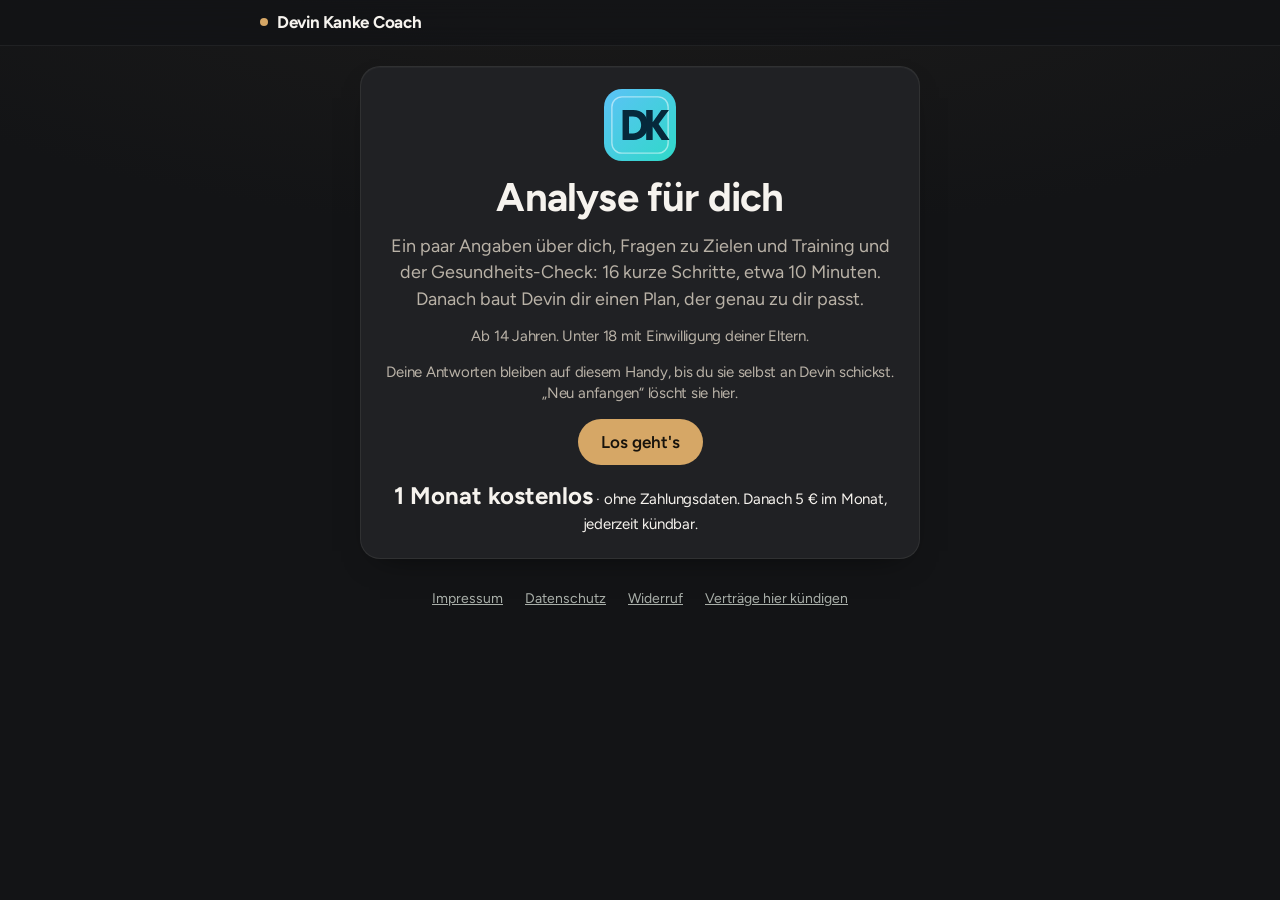
==== commit 6ade932d: "Merge main in den Redesign-Zweig (Wunsch-Muskeln in der Analyse) Konflikte: analyse/index.html behäl" ====
--- a/analyse/index.html
+++ b/analyse/index.html
@@ -1,14 +1,13 @@
 <!doctype html>
 <html lang="de">
 <head>
-<meta charset="utf-8"><meta http-equiv="Content-Security-Policy" content="default-src 'none'; script-src 'self' 'sha256-3e5wDaW8L4yphvbvDTpgzKW3jpQ1xnmbWfUA9Kul9C4=' 'sha256-laEu9MWosMsnlug2a+fNAsjiQ07jpKaCE/9obscU6H0=' 'sha256-siJk4tWG7iCxd+TF7aNSCenMJAfE+QVzgsVgo8SEGYA='; style-src 'self' 'unsafe-inline'; img-src 'self' data: blob:; font-src 'self'; media-src 'self'; connect-src 'self' https://script.google.com/macros/s/AKfycbyLPzLHNzum-pwciI3_dzC59O2ORegEOl_eoz95GNV7-4xVumbC5oZRW1EZlCbvzE4xHg/exec https://script.googleusercontent.com; manifest-src 'self'; worker-src 'self'; base-uri 'none'; form-action 'none'; object-src 'none'">
-<meta name="viewport" content="width=device-width,initial-scale=1,maximum-scale=1,user-scalable=no,viewport-fit=cover">
-<meta name="dk-kein-zoom" content="1">
+<meta charset="utf-8"><meta http-equiv="Content-Security-Policy" content="default-src 'none'; script-src 'self' 'sha256-3e5wDaW8L4yphvbvDTpgzKW3jpQ1xnmbWfUA9Kul9C4=' 'sha256-+JQvtxbBbmwK9cqAZ36JJWhFW3YXgQWYD28MrBcbCA8=' 'sha256-nz+dFTmZa2QllGyKzLF/lKwQ+1+xlgNrMv+u6FuM7fE='; style-src 'self' 'unsafe-inline'; img-src 'self' data: blob:; font-src 'self'; media-src 'self'; connect-src 'self' https://script.google.com/macros/s/AKfycbyLPzLHNzum-pwciI3_dzC59O2ORegEOl_eoz95GNV7-4xVumbC5oZRW1EZlCbvzE4xHg/exec https://script.googleusercontent.com; manifest-src 'self'; worker-src 'self'; base-uri 'none'; form-action 'none'; object-src 'none'">
+<meta name="viewport" content="width=device-width,initial-scale=1,viewport-fit=cover">
 <meta name="dk-wellen-video" content="../">
 <title>Analyse für dich · Devin Kanke Coach</title>
 <!-- Nie in einer fremden Seite (13.11.2026, wie app.js): In einem Rahmen (iframe) bleibt die Seite unsichtbar, das Skript unten startet nicht. frame-ancestors geht per <meta> nicht. -->
 <script>if(window.top!==window.self){document.documentElement.style.display='none'}</script>
-<meta name="theme-color" content="#111215"><script>try{var l=localStorage.getItem('dk_look');if(!localStorage.getItem('dk_look_start1711')){l='sport';localStorage.setItem('dk_look',l);localStorage.setItem('dk_look_start1711','1')}if(l){document.documentElement.dataset.look=l;var m=document.querySelector('meta[name=theme-color]');if(m)m.content=l==='klar'?'#F5F5F7':l==='gold'?'#060608':l==='sport'?'#111215':'#86CBEE'}}catch(e){document.documentElement.dataset.look='sport'}</script>
+<meta name="theme-color" content="#131416"><script>try{var l=localStorage.getItem('dk_look');if(!localStorage.getItem('dk_look_start2411')){if(!l||l==='sport'){l='champagner';localStorage.setItem('dk_look',l)}localStorage.setItem('dk_look_start2411','1')}if(l){document.documentElement.dataset.look=l;var m=document.querySelector('meta[name=theme-color]');if(m)m.content=l==='klar'?'#F5F5F7':l==='gold'?'#060608':l==='sport'?'#111215':l==='champagner'?'#131416':'#86CBEE'}}catch(e){document.documentElement.dataset.look='champagner'}</script>
 <link rel="icon" href="../icon.svg" type="image/svg+xml">
 <link rel="apple-touch-icon" href="../icon-180.png">
 <!-- Devin Kanke Coach — Analyse für dich. Eigene Seite unter /analyse/, ohne Login, ohne Code, ohne Server.
@@ -399,6 +398,7 @@
       h('h1', { text: 'Analyse für dich' }),
       h('p', { class: 'leise', text: 'Ein paar Angaben über dich, Fragen zu Zielen und Training und der Gesundheits-Check: ' + schritte().length + ' kurze Schritte, etwa 10 Minuten. Danach baut Devin dir einen Plan, der genau zu dir passt.' }),
       h('p', { class: 'leise klein', text: 'Ab 14 Jahren. Unter 18 mit Einwilligung deiner Eltern.' }),
+      h('p', { class: 'leise klein', text: 'Deine Antworten bleiben auf diesem Handy, bis du sie selbst an Devin schickst. „Neu anfangen“ löscht sie hier.' }),   // Datensparsam (24.11.2026)
       h('button', { class: 'knopf haupt', type: 'button', onclick: function () { geh(weiter ? S.schritt : 1); }, text: weiter ? 'Weitermachen' : 'Los geht\'s' }),
       angefangen ? h('button', { class: 'knopf text', type: 'button', onclick: function () { S.g = {}; S.a = {}; S.s = {}; S.k = {}; S.e = {}; S.t = null; S.gesendet = false; S.gemahnt = {}; S.weg = null; S.mail2 = ''; geh(1); }, text: 'Neu anfangen' }) : null,
       ABO ? aboPreis() : null),
@@ -511,6 +511,8 @@
       liste.append(box);
     });
     return [h('section', { class: 'block' }, kopf(st, n, gesamt, CHECK.titel || 'Gesundheits-Check', CHECK.unter),
+      // Datensparsam (24.11.2026): vor den sensiblen Fragen sagen, was auf dem Handy bleibt
+      h('p', { class: 'leise klein an-lokal', text: 'Diese Fragen sind sensibel. Deine Antworten bleiben nur auf diesem Handy, bis du sie am Ende selbst abschickst. Dann liest sie nur Devin, um deinen Plan sicher zu bauen.' }),
       unter18() ? h('p', { class: 'meldung klein', text: EW.eltern_hinweis }) : null, liste),
       fuss(n, gesamt, knopfText(n, gesamt), function () {
         var offen = checkOffen(), wider = kurzWiderspruch();
@@ -828,6 +830,8 @@
     var los = skript ? h('button', { class: 'knopf haupt', type: 'button', text: 'Absenden' }) : mailKnopf('An Devin senden', 'knopf haupt');
     if (skript) los.addEventListener('click', function () { absenden(los); });
     return [h('section', { class: 'block' }, kopf(st, n, gesamt, 'Fertig! Stimmt alles?', skript ? 'Trag deine E-Mail-Adresse ein und tipp auf „Absenden“. Deine Antworten gehen dann direkt an Devin.' : 'Tipp auf „An Devin senden“: Deine Mail-App öffnet sich mit allem drin, du tippst dort nur noch auf Senden. Dein Zugang kommt per Mail an die Adresse, von der du sendest.'),
+      // Datensparsam (24.11.2026): vor dem Absenden Empfänger und Verarbeitung nennen
+      h('p', { class: 'leise klein an-empfaenger', text: 'Empfänger: Devin Kanke' + (skript ? ', direkt über sein Google-Skript (Google-Konto von Devin).' : ', per E-Mail an ' + EMPFAENGER + ' (über deine Mail-App und Devins Gmail-Postfach).') + ' Devin nutzt deine Antworten nur, um deinen Plan zu bauen und dir zu antworten. Details stehen in der Datenschutzerklärung.' }),
       ja ? h('p', { class: 'meldung klein', text: 'Du hast ' + ja + '× „Ja“ oder „Weiß nicht“ angetippt. Devin schaut sich das an und sagt dir, ob vorher etwas ärztlich abgeklärt werden sollte.' }) : null,
       unter18() ? h('p', { class: 'meldung klein', text: EW.eltern_hinweis }) : null,
       skript && S.sendFehler ? fehlerBlock() : null,
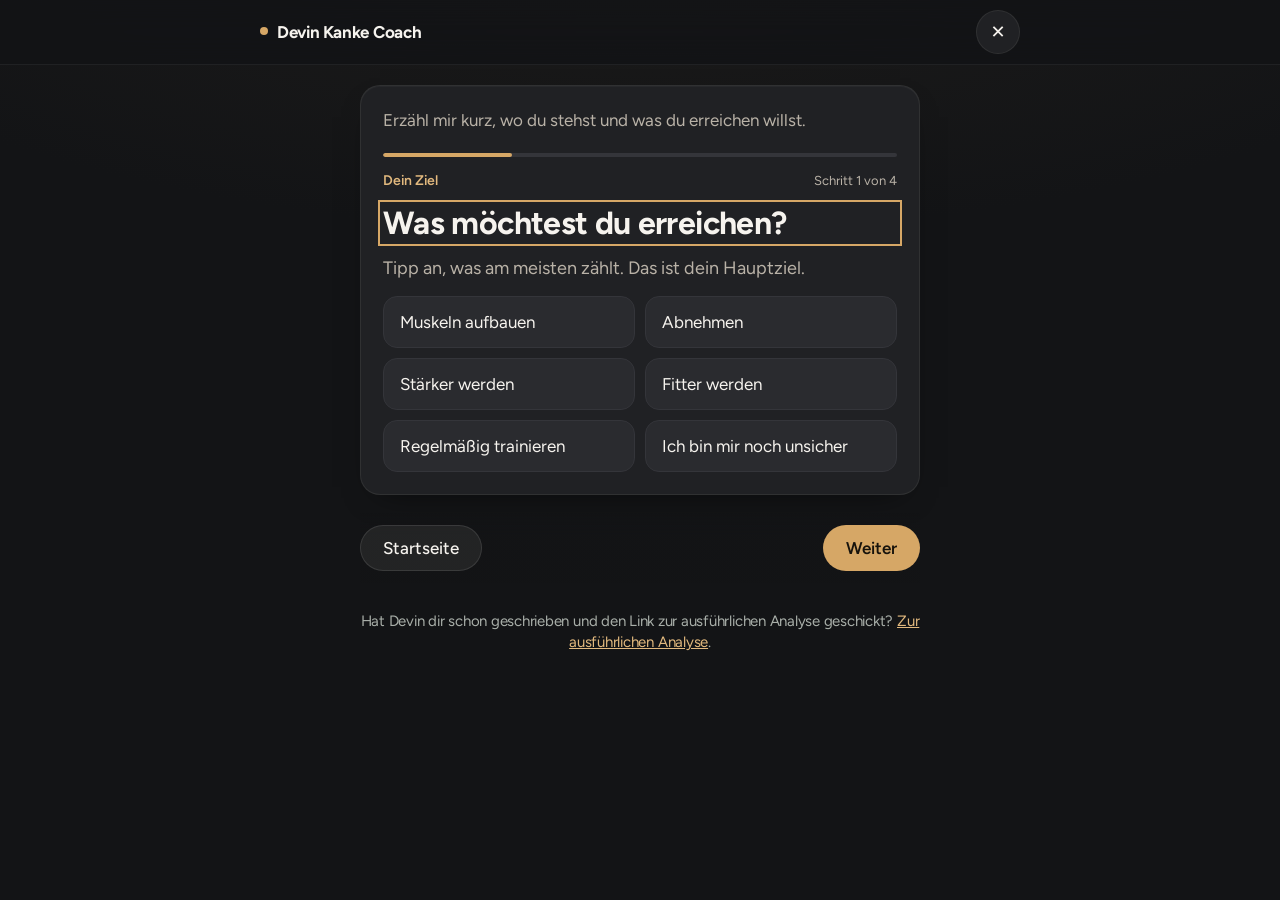
==== commit 1fe3f271: "Kunden-App: Neuer Einstieg (Startseite mit Devins Text, kurze Coaching-Anfrage unter /analyse/, ausf" ====
--- a/analyse/index.html
+++ b/analyse/index.html
@@ -1,10 +1,10 @@
 <!doctype html>
 <html lang="de">
 <head>
-<meta charset="utf-8"><meta http-equiv="Content-Security-Policy" content="default-src 'none'; script-src 'self' 'sha256-3e5wDaW8L4yphvbvDTpgzKW3jpQ1xnmbWfUA9Kul9C4=' 'sha256-+JQvtxbBbmwK9cqAZ36JJWhFW3YXgQWYD28MrBcbCA8=' 'sha256-nz+dFTmZa2QllGyKzLF/lKwQ+1+xlgNrMv+u6FuM7fE='; style-src 'self' 'unsafe-inline'; img-src 'self' data: blob:; font-src 'self'; media-src 'self'; connect-src 'self' https://script.google.com/macros/s/AKfycbyLPzLHNzum-pwciI3_dzC59O2ORegEOl_eoz95GNV7-4xVumbC5oZRW1EZlCbvzE4xHg/exec https://script.googleusercontent.com; manifest-src 'self'; worker-src 'self'; base-uri 'none'; form-action 'none'; object-src 'none'">
+<meta charset="utf-8"><meta http-equiv="Content-Security-Policy" content="default-src 'none'; script-src 'self' 'sha256-3e5wDaW8L4yphvbvDTpgzKW3jpQ1xnmbWfUA9Kul9C4=' 'sha256-+JQvtxbBbmwK9cqAZ36JJWhFW3YXgQWYD28MrBcbCA8=' 'sha256-s/CDIf01kuSrhXyh+miQpJ6jcEXcPvayFDEbab5JFdU='; style-src 'self' 'unsafe-inline'; img-src 'self' data: blob:; font-src 'self'; media-src 'self'; connect-src 'self' https://script.google.com/macros/s/AKfycbyLPzLHNzum-pwciI3_dzC59O2ORegEOl_eoz95GNV7-4xVumbC5oZRW1EZlCbvzE4xHg/exec https://script.googleusercontent.com; manifest-src 'self'; worker-src 'self'; base-uri 'none'; form-action 'none'; object-src 'none'">
 <meta name="viewport" content="width=device-width,initial-scale=1,viewport-fit=cover">
 <meta name="dk-wellen-video" content="../">
-<title>Analyse für dich · Devin Kanke Coach</title>
+<title>Kurze Analyse · Devin Kanke Coach</title>
 <!-- Nie in einer fremden Seite (13.11.2026, wie app.js): In einem Rahmen (iframe) bleibt die Seite unsichtbar, das Skript unten startet nicht. frame-ancestors geht per <meta> nicht. -->
 <script>if(window.top!==window.self){document.documentElement.style.display='none'}</script>
 <meta name="theme-color" content="#131416"><script>try{var l=localStorage.getItem('dk_look');if(!localStorage.getItem('dk_look_start2411')){if(!l||l==='sport'){l='champagner';localStorage.setItem('dk_look',l)}localStorage.setItem('dk_look_start2411','1')}if(l){document.documentElement.dataset.look=l;var m=document.querySelector('meta[name=theme-color]');if(m)m.content=l==='klar'?'#F5F5F7':l==='gold'?'#060608':l==='sport'?'#111215':l==='champagner'?'#131416':'#86CBEE'}}catch(e){document.documentElement.dataset.look='champagner'}</script>
@@ -44,6 +44,8 @@
 .drei { display: grid; grid-template-columns: repeat(3, minmax(0, 1fr)); gap: 10px; }
 .drei .mit-einheit { gap: 6px; }
 .drei .eingabe { padding-inline: 10px; min-width: 0; }
+/* QA 25.11.2026 (Rolle 12): auf 320er-Handys war das Alter-Feld nur 14 px breit, „24“ wurde abgeschnitten. Unter 375 px steht die Einheit unter dem Feld. */
+@media (max-width: 374px) { .drei .mit-einheit { display: grid; grid-template-columns: minmax(0, 1fr); gap: 3px; } .drei .mit-einheit > span { font-size: 13px; } }
 .eingabe[aria-invalid="true"] { border-color: var(--stopp); }
 .feld > label .frei, .feld > .lbl .frei { font-weight: 400; color: var(--text2); }
 /* Fragen */
@@ -151,6 +153,31 @@
 .knopf { font-size: 17px; letter-spacing: 0; }
 .knopf.klein { font-size: 15px; }
 nav.leiste button { font-size: 13px; letter-spacing: 0; }
+/* Kurze Coaching-Anfrage (27.11.2026): große Auswahlkarten, gewählt = gefüllt + Haken (nicht nur Farbe), Fehler direkt über den Knöpfen */
+.af-einstieg { margin: 0 0 6px; font-size: 17px; line-height: 1.45; color: var(--text2); }
+.af-schwerpunkt { margin: 0; font-size: 15px; line-height: 1.45; color: var(--text); }
+.af-karten { display: grid; grid-template-columns: minmax(0, 1fr); gap: 10px; }
+.af-karten label { display: block; min-width: 0; }
+.af-karten span { display: flex; align-items: center; justify-content: space-between; gap: 10px; width: 100%; min-height: 52px; padding: 12px 16px; box-sizing: border-box; border-radius: 14px !important; font-size: 17px; line-height: 1.3; text-align: left; }
+.af-karten input:checked + span::after { content: ""; flex: none; width: 12px; height: 7px; margin: -4px 2px 0 0; border-left: 2.5px solid currentColor; border-bottom: 2.5px solid currentColor; transform: rotate(-45deg); }
+.af-karten input:focus-visible + span { outline: 3px solid var(--akzent-hell); outline-offset: 3px; }
+@media (min-width: 560px) { .af-karten { grid-template-columns: repeat(2, minmax(0, 1fr)); } }
+.af-frage { display: grid; gap: 10px; margin-top: 10px; }
+.af-label { margin: 0; font-size: 16px; font-weight: 600; color: var(--text); }
+.af-label .frei { font-weight: 400; color: var(--text2); }
+.af-fehler { margin: 6px 0 0; padding: 10px 14px; border-radius: 12px; border: 1.5px solid var(--stopp); color: var(--text); font-size: 15px; line-height: 1.4; }
+.af-fehler[hidden] { display: none; }
+.af-wichtig { margin: 0; padding: 12px 14px; border-radius: 12px; background: var(--feld); border: 1px solid var(--rand-weich); font-size: 16px; line-height: 1.45; color: var(--text); }
+.af-versand { display: grid; gap: 12px; margin-top: 20px; }
+.af-versand .meldung p { margin: 0; }
+.af-frage-gesendet, .af-alt { display: grid; gap: 12px; }
+.af-frage-gesendet .reihe, .af-versand .reihe { display: flex; flex-wrap: wrap; gap: 12px; }
+.af-onboarding { margin: 10px 0 0; text-align: center; }
+.af-onboarding a, .af-alt a:not(.knopf) { color: var(--akzent-hell); }
+.af-danke p { max-width: 36ch; }
+.fuss .af-ueberspringen { margin-left: auto; }
+.fuss .af-ueberspringen + .knopf.haupt { margin-left: 0; }
+.eingabe[aria-invalid="true"] { border-color: var(--stopp); box-shadow: 0 0 0 1px var(--stopp); }
 </style>
 </head>
 <body>
@@ -158,10 +185,11 @@
   <header class="kopf"><div class="kopf-innen"><span class="marke">Devin Kanke Coach</span><button class="zu" id="zu" type="button" aria-label="Analyse verlassen" hidden>✕</button></div></header>
   <main><div class="inhalt" id="inhalt"></div></main>
 </div>
+<script src="anfrage.js"></script>
 <script src="engine.js"></script>
 <script src="formeln.js"></script>
 <script>
-var ANALYSE = {"bogen":{"id":"ueber_dich","titel":"Über dich","frage":"Erzähl kurz, wer du bist.","unter":"Alter und Geschlecht braucht Devin auch für den Gesundheits-Check.","felder":[{"id":"name","label":"Name","typ":"text","kurz":"Name","pflicht_hier":true,"platzhalter":"Vorname reicht"},{"id":"alter","label":"Alter","typ":"zahl","einheit":"Jahre","min":14,"max":90,"kurz":"Alter","pflicht_hier":true},{"id":"geschlecht","label":"Geschlecht","typ":"auswahl","optionen":[{"wert":"weiblich","label":"weiblich"},{"wert":"maennlich","label":"männlich"},{"wert":"divers","label":"divers"}],"kurz":"Geschlecht","pflicht_hier":true},{"id":"groesse_cm","label":"Größe","typ":"zahl","einheit":"cm","min":120,"max":220,"kurz":"Größe","pflicht_hier":true},{"id":"gewicht_kg","label":"Körpergewicht","typ":"zahl","einheit":"kg","min":35,"max":250,"kurz":"Gewicht","pflicht_hier":true},{"id":"beruf","label":"Beruf oder Schule","typ":"text","kurz":"Beruf","platzhalter":"z. B. Dachdecker, Pflege, Schüler"}]},"fragen":[{"id":"ziel","titel":"Deine Ziele","frage":"Was willst du mit dem Training erreichen?","unter":"Tipp bis zu 5 an, das erste ist dein Hauptziel. Schreib dazu, woran du merkst, dass es geklappt hat.","frage_ist":"ziel","mehrfach":{"max":5,"weitere":"ziele_weitere"},"felder":[{"id":"ziel","label":"Hauptziel","typ":"auswahl","hilfe":"Nur ein Hauptziel. Alles andere ist Nebenziel.","optionen":[{"wert":"muskelaufbau","label":"Muskeln aufbauen"},{"wert":"kraft","label":"Stärker werden"},{"wert":"fettabbau","label":"Fett abbauen"},{"wert":"gesundheit","label":"Gesund und fit bleiben"},{"wert":"fitness_allgemein","label":"Allgemein fitter werden"},{"wert":"ruecken_gesund","label":"Rücken stärken"},{"wert":"beweglichkeit","label":"Beweglicher werden"},{"wert":"ausdauer","label":"Mehr Ausdauer"}],"kurz":"Ziel","pflicht_hier":true},{"id":"ziel_konkret","label":"Woran merkst du, dass du dein Ziel erreicht hast?","typ":"lang","hilfe":"Möglichst mit Zahl oder Bild: '10 Liegestütze am Stück', 'Hose eine Nummer kleiner', '100 kg Kniebeuge'."}]},{"id":"wunsch","titel":"Dein Wunsch","frage":"Was soll unbedingt in deinen Plan?","unter":"Beruf, Sport, Körperstelle: Schreib, worauf dein Training genau achten soll.","frage_ist":"wunsch_training","felder":[{"id":"wunsch_training","label":"Was soll unbedingt in deinen Plan?","typ":"lang","hilfe":"Je genauer, desto besser passt dein Plan.","platzhalter":"z. B. Ich bin Dachdecker, mein Rücken soll stärker werden. Oder: Ich spiele Fußball, meine Beine sollen explosiver werden."},{"id":"extra_muskeln","label":"Welche Muskeln sollen mehr bekommen?","typ":"mehrfach","hilfe":"Höchstens 2. Wenn es zu deinem Plan passt, bekommst du dafür an 1 bis 2 Tagen pro Woche eine Extra-Übung.","optionen":[{"wert":"brust","label":"Brust"},{"wert":"ruecken","label":"Rücken"},{"wert":"schultern","label":"Schultern"},{"wert":"bizeps","label":"Bizeps (Arm vorne)"},{"wert":"trizeps","label":"Trizeps (Arm hinten)"},{"wert":"gesaess","label":"Po"},{"wert":"beine_vorn","label":"Oberschenkel vorne"},{"wert":"beine_hinten","label":"Oberschenkel hinten"},{"wert":"waden","label":"Waden"},{"wert":"bauch","label":"Bauch"}],"max_wahl":2}]},{"id":"koerper","titel":"Dein Körper","frage":"Hast du Verletzungen oder Schmerzen?","unter":"Auch alte Verletzungen, die sich manchmal noch melden. Nach Krankheiten fragt danach der kurze Gesundheits-Check.","frage_ist":"beschwerden","felder":[{"id":"beschwerden","label":"Hast du Beschwerden oder alte Verletzungen?","typ":"mehrfach","hilfe":"Auch alte Verletzungen, die sich manchmal noch melden. Medizinische Fragen kommen im separaten Gesundheits-Check.","optionen":[{"wert":"keine","label":"Keine","exklusiv":true},{"wert":"knie","label":"Knie"},{"wert":"schulter","label":"Schulter"},{"wert":"ruecken","label":"Rücken"},{"wert":"nacken","label":"Nacken"},{"wert":"huefte","label":"Hüfte"},{"wert":"ellbogen","label":"Ellbogen"},{"wert":"handgelenk","label":"Handgelenk"},{"wert":"sonstiges","label":"Sonstiges"}],"kurz":"Beschwerden","pflicht_hier":true},{"id":"beschwerden_details","label":"Was genau tut weh, und bei welcher Bewegung?","typ":"lang","hilfe":"Z. B. 'Knie vorne beim tiefen Beugen, seit 2 Jahren'. Auch: Was geht ohne Probleme?"}]},{"id":"behalten","titel":"Was bleibt","frage":"Was willst du auf keinen Fall aufgeben?","unter":"Sport, Essen, Feiern, freie Abende: Dein Plan wird darum herum gebaut, nicht dagegen.","frage_ist":"nicht_aufgeben_details","felder":[{"id":"nicht_aufgeben_details","label":"Was genau?","typ":"lang","platzhalter":"z. B. Fußball am Wochenende, Pizza am Freitag, Feiern mit Freunden"}]},{"id":"tage","titel":"Deine Woche","frage":"Wie viele Tage pro Woche kannst du sicher trainieren?","unter":"Ehrlich, auch in stressigen Wochen. Lieber 3 sichere als 5 geplante.","frage_ist":"tage_pro_woche","felder":[{"id":"tage_pro_woche","label":"Wie viele Tage pro Woche kannst du sicher trainieren?","typ":"zahl","einheit":"Tage","min":2,"max":6,"hilfe":"Ehrlich, auch in stressigen Wochen. Lieber 3 sichere als 5 geplante, die ausfallen.","schnell":[{"wert":2,"label":"2×"},{"wert":3,"label":"3×"},{"wert":4,"label":"4×"},{"wert":5,"label":"5×"},{"wert":6,"label":"6×"}],"einheit_text":"pro Woche","pflicht_hier":true},{"id":"split_art","label":"Wie willst du deine Woche aufteilen?","typ":"auswahl","hilfe":"Keine Vorliebe? Dann plant Devin das für dich.","optionen":[{"wert":"egal","label":"Mach du das"},{"wert":"ganzkoerper","label":"Ganzkörper"},{"wert":"ok_uk","label":"Oberkörper und Unterkörper"},{"wert":"ppl","label":"Drücken, Ziehen, Beine"},{"wert":"muskelgruppen","label":"Jeden Tag andere Muskeln"}]}]},{"id":"dauer","titel":"Deine Zeit","frage":"Wie viel Zeit hast du pro Training?","unter":"Mit Aufwärmen, ohne Umziehen und Anfahrt.","frage_ist":"minuten_pro_einheit","felder":[{"id":"minuten_pro_einheit","label":"Wie viel Zeit hast du pro Einheit?","typ":"zahl","einheit":"min","min":20,"max":150,"hilfe":"Inklusive Aufwärmen, ohne Umziehen und Anfahrt.","schnell":[{"wert":30,"label":"30 Min"},{"wert":45,"label":"45 Min"},{"wert":60,"label":"60 Min"},{"wert":75,"label":"75 Min"},{"wert":90,"label":"90 Min"}],"pflicht_hier":true}]},{"id":"ort","titel":"Dein Ort","frage":"Wo trainierst du?","unter":"Im Plan steht nur, was du auch wirklich hast.","frage_ist":"ort","felder":[{"id":"ort","label":"Wo trainierst du?","typ":"auswahl","optionen":[{"wert":"zuhause","label":"Zuhause"},{"wert":"gym","label":"Im Gym"},{"wert":"beides","label":"Beides"}],"kurz":"Ort","pflicht_hier":true},{"id":"ausruestung","label":"Was hast du zu Hause?","typ":"mehrfach","hilfe":"Alles antippen, was da ist. Körpergewicht geht immer.","optionen":[{"wert":"koerpergewicht","label":"Nur Körpergewicht"},{"wert":"band","label":"Widerstandsbänder"},{"wert":"kurzhantel","label":"Kurzhanteln"},{"wert":"kettlebell","label":"Kettlebell"},{"wert":"langhantel","label":"Langhantel mit Scheiben"},{"wert":"sz_stange","label":"SZ-Stange"},{"wert":"maschine","label":"Geführte Maschinen"},{"wert":"kabel","label":"Kabelzug"},{"wert":"smith","label":"Multipresse (Smith)"},{"wert":"bank","label":"Hantelbank"},{"wert":"klimmzugstange","label":"Klimmzugstange"},{"wert":"dipstation","label":"Dipstation / Barren"},{"wert":"box","label":"Box / stabile Erhöhung"}],"kurz":"Geräte","pflicht_hier":true}]},{"id":"erfahrung","titel":"Deine Erfahrung","frage":"Wie lange machst du schon Krafttraining?","unter":"Kein Problem, wenn du bei null startest.","frage_ist":"erfahrung_monate","felder":[{"id":"erfahrung_monate","label":"Wie lange trainierst du schon regelmäßig Kraft?","typ":"zahl","einheit":"Monate","min":0,"max":600,"hilfe":"Nur Zeit mit mindestens 2 Einheiten pro Woche. Längere Pausen abziehen. Noch nie: 0.","schnell":[{"wert":0,"label":"Noch nie"},{"wert":3,"label":"Bis 6 Monate"},{"wert":9,"label":"6 bis 12 Monate"},{"wert":24,"label":"1 bis 3 Jahre"},{"wert":48,"label":"Über 3 Jahre"}],"kurz":"Training bisher","pflicht_hier":true}]},{"id":"alltag","titel":"Dein Alltag","frage":"Wie sieht dein Alltag aus?","unter":"Tipp an, wie aktiv du im Alltag bist. Und erzähl kurz, was dich Kraft kostet: Schlaf, Stress, Arbeit.","frage_ist":"alltag_aktivitaet","felder":[{"id":"alltag_aktivitaet","label":"Wie aktiv ist dein Alltag (Job, Schule)?","typ":"auswahl","optionen":[{"wert":"sitzend","label":"Meist sitzend"},{"wert":"gemischt","label":"Gemischt"},{"wert":"stehend_gehend","label":"Viel stehen und gehen"},{"wert":"koerperlich_schwer","label":"Körperlich schwere Arbeit"}],"kurz":"Alltag","pflicht_hier":true},{"id":"ueber_mich","label":"Was sollte ich sonst noch über dich wissen?","typ":"lang","hilfe":"Deine eigene Antwort, freiwillig.","platzhalter":"z. B. Dachdecker, oft nur 6 Stunden Schlaf, viel Stress"}]},{"id":"uebungen","titel":"Deine Übungen","frage":"Welche Übungen machst du gern, und welche gar nicht?","unter":"Was dir Spaß macht, bleibt drin. Was du nicht magst, fliegt raus.","felder":[{"id":"lieblingsuebungen","label":"Welche Übungen machst du gern?","typ":"lang","hilfe":"Wenn keine: 'keine' schreiben.","kurz":"Gern"},{"id":"abneigungen","label":"Welche Übungen magst du gar nicht?","typ":"lang","hilfe":"Wenn keine: 'keine' schreiben. Gern mit Grund (langweilig, unsicher, tut weh).","kurz":"Lieber nicht"}]}],"essen":{"id":"essen","titel":"Dein Essen","frage":"Fünf schnelle Fragen zu deinem Essen.","unter":"Nur antippen. Daraus macht die Seite deine 2 ersten Schritte, und Devin plant deine Nährwerte genauer.","felder":[{"id":"ernaehrungsform","label":"Wie isst du?","typ":"auswahl","optionen":[{"wert":"alles","label":"Alles"},{"wert":"vegetarisch","label":"Vegetarisch"},{"wert":"vegan","label":"Vegan"},{"wert":"pescetarisch","label":"Pescetarisch"},{"wert":"sonstiges","label":"Anders"}],"pflicht_hier":true},{"id":"unvertraeglichkeiten","label":"Verträgst du etwas nicht?","typ":"mehrfach","optionen":[{"wert":"keine","label":"Nichts","exklusiv":true},{"wert":"laktose","label":"Laktose"},{"wert":"gluten","label":"Gluten"},{"wert":"nuesse","label":"Nüsse"},{"wert":"andere","label":"Anderes"}],"pflicht_hier":true},{"id":"gewicht_trend","label":"Hat sich dein Gewicht in den letzten 3 Monaten verändert?","typ":"auswahl","optionen":[{"wert":"gleich","label":"Gleich geblieben"},{"wert":"zugenommen","label":"Zugenommen"},{"wert":"abgenommen","label":"Abgenommen"},{"wert":"weiss_nicht","label":"Weiß nicht"}],"pflicht_hier":true},{"id":"essen_zaehlen","label":"Weißt du, wie viel du isst?","typ":"auswahl","optionen":[{"wert":"zaehle","label":"Ja, ich zähle (App)"},{"wert":"grob","label":"Grob"},{"wert":"nein","label":"Nein"}],"pflicht_hier":true},{"id":"essen_muster","label":"Was passt gerade zu deinem Essen?","typ":"mehrfach","optionen":[{"wert":"snacks","label":"Viele Snacks oder Süßes"},{"wert":"fast_food","label":"Oft Fast Food"},{"wert":"suesse_getraenke","label":"Süße Getränke"},{"wert":"alkohol","label":"Alkohol am Wochenende"},{"wert":"wenig_gemuese","label":"Wenig Obst und Gemüse"},{"wert":"unregelmaessig","label":"Unregelmäßig, Mahlzeiten fallen aus"},{"wert":"passt","label":"Passt eigentlich gut","exklusiv":true}],"pflicht_hier":true}]},"gesundheit":{"titel":"Gesundheits-Check","unter":"Ein paar kurze Fragen. Nur bei Ja oder „Weiß nicht“ kommen genauere dazu. Ehrlich antworten, das schützt dich.","kurz":[{"id":"herz","titel":"Herz und Blutdruck","frage":"Hat dir ein Arzt eine Herzerkrankung oder Bluthochdruck festgestellt, oder ist in deiner Familie jemand vor dem 50. Geburtstag plötzlich an einem Herzproblem gestorben?","fragen":[{"id":"herz_diagnose","frage":"Hat dir ein Arzt jemals gesagt, dass du eine Herzerkrankung hast? (z. B. Herzinfarkt, Stent oder Bypass, Herzschwäche, Herzrhythmusstörung, Herzklappenfehler oder Herzgeräusch, Herzmuskelentzündung)"},{"id":"bluthochdruck_diagnose","frage":"Hat dir ein Arzt gesagt, dass du Bluthochdruck hast, oder nimmst du Blutdruckmittel?"},{"id":"bluthochdruck_unkontrolliert","frage":"Liegt dein Blutdruck in Ruhe bei 160/90 oder höher, kennst du deinen aktuellen Wert nicht, oder ist er trotz Medikamenten schwer einzustellen?","nur_wenn":{"frage_ja":"bluthochdruck_diagnose"}},{"id":"herztod_familie","frage":"Ist in deiner Familie (Eltern, Geschwister) jemand vor dem 50. Geburtstag plötzlich an einem Herzproblem gestorben, oder gibt es eine bekannte vererbte Herzerkrankung?"}]},{"id":"warnzeichen","titel":"Warnzeichen","frage":"Hast du Beschwerden in Brust, Atmung oder Kreislauf – in Ruhe, im Alltag oder beim Sport?","beispiele":"Zum Beispiel Schmerz, Druck oder Enge in der Brust, ungewöhnlich schnell keine Luft, Herzrasen ohne Grund, geschwollene Knöchel, Wadenschmerzen beim Gehen, Schwindel bis zum Gleichgewichtsverlust oder Ohnmacht in den letzten 12 Monaten.","fragen":[{"id":"brustschmerz","frage":"Hast du Schmerzen, Druck oder ein Engegefühl in der Brust – in Ruhe, im Alltag oder beim Sport? (auch wenn es in Arm, Hals, Kiefer oder Rücken zieht)"},{"id":"atemnot","frage":"Bekommst du ungewöhnlich schnell keine Luft – schon in Ruhe, bei leichter Anstrengung wie zwei Stockwerke Treppe, oder nachts im Liegen?"},{"id":"herzrasen","frage":"Hast du ohne erkennbaren Grund Herzrasen, Herzstolpern oder einen sehr unregelmäßigen Herzschlag?"},{"id":"knoechel_wade","frage":"Hast du ohne Grund geschwollene Knöchel, oder Wadenschmerzen beim Gehen, die nach kurzem Stehenbleiben wieder verschwinden?"},{"id":"schwindel_ohnmacht","frage":"Hast du in den letzten 12 Monaten wegen Schwindel das Gleichgewicht verloren oder warst du bewusstlos? (Antworte Nein, wenn der Schwindel nur vom schnellen Atmen bei harter Belastung kam.)"}]},{"id":"erkrankung","titel":"Dauerhafte Erkrankung","frage":"Hast du eine dauerhafte Erkrankung?","beispiele":"Zum Beispiel Diabetes oder eine Vorstufe davon, Asthma oder COPD, Osteoporose, Krebs, eine Nieren- oder Lebererkrankung, Schlaganfall, Epilepsie, MS, grüner Star, eine Augen-OP in den letzten 6 Monaten oder eine andere.","fragen":[{"id":"diabetes","frage":"Hast du Diabetes (Zuckerkrankheit) oder eine Vorstufe davon?"},{"id":"diabetes_typ1","frage":"Hast du Typ-1-Diabetes oder Diabetes in der Schwangerschaft?","nur_wenn":{"frage_ja":"diabetes"}},{"id":"diabetes_kompliziert","frage":"Hast du oft Unterzuckerungen (Zittern, Schwitzen, Verwirrtheit) oder stark schwankende Werte, oder Folgeschäden an Augen, Nieren, Herz/Gefäßen oder am Gefühl in den Füßen?","nur_wenn":{"frage_ja":"diabetes"}},{"id":"diabetes_unterzucker_mittel","frage":"Spritzt du Insulin oder nimmst du Tabletten, die Unterzucker machen können (z. B. Glibenclamid)?","nur_wenn":{"frage_ja":"diabetes"}},{"id":"lunge","frage":"Hast du eine Lungen- oder Atemwegserkrankung (z. B. Asthma, COPD, Lungenhochdruck)?"},{"id":"lunge_unkontrolliert","frage":"Hast du COPD oder Lungenhochdruck, brauchst du Sauerstoff, oder hattest du mit Asthma zuletzt öfter Beschwerden (Enge, Pfeifen, Husten an mehr als 2 Tagen pro Woche) oder mehr als 2-mal pro Woche das Notfallspray gebraucht?","nur_wenn":{"frage_ja":"lunge"}},{"id":"schwere_erkrankung","frage":"Hast du eine dieser Erkrankungen: Krebs in Behandlung (Chemo, Bestrahlung), Nieren- oder Lebererkrankung, Schlaganfall, Epilepsie, MS, Parkinson oder eine andere Nervenerkrankung, Querschnittlähmung?"},{"id":"osteoporose","frage":"Hat ein Arzt bei dir Osteoporose (Knochenschwund) festgestellt?"},{"id":"augen","frage":"Hast du eine Netzhauterkrankung, grünen Star (Glaukom) oder wurdest du in den letzten 6 Monaten an den Augen operiert?"},{"id":"andere_erkrankung","frage":"Hast du eine andere dauerhafte Erkrankung, die hier nicht gefragt wurde, eine Erkrankung, die trotz Behandlung gerade schlecht eingestellt ist, oder zwei und mehr Dauererkrankungen?"}]},{"id":"medikamente","titel":"Medikamente und ärztliche Vorgaben","frage":"Nimmst du regelmäßig Medikamente vom Arzt, oder hat dir ein Arzt etwas zum Sport vorgegeben?","beispiele":"Zum Beispiel Mittel gegen Bluthochdruck, Kortison länger als 3 Monate, oder ein Arzt hat gesagt: Sport nur unter Aufsicht.","fragen":[{"id":"medikamente","frage":"Nimmst du regelmäßig vom Arzt verschriebene Medikamente wegen einer Dauererkrankung?"},{"id":"kortison_lange","frage":"Hast du länger als 3 Monate regelmäßig Kortison-Tabletten genommen oder Kortison-Spritzen bekommen?"},{"id":"nur_ueberwacht","frage":"Hat dir ein Arzt gesagt, dass du nur unter ärztlicher Aufsicht Sport machen sollst?"}]},{"id":"koerper","titel":"Knochen, Gelenke, Muskeln","frage":"Hast du gerade (oder in den letzten 12 Monaten) Probleme mit Knochen, Gelenken, Muskeln, Sehnen oder Bändern, eine Verletzung oder eine Operation?","beispiele":"Zum Beispiel Schmerzen in Knie, Schulter oder Rücken, Arthrose, ein Bruch (auch Leisten- oder Nabelbruch), ein Sturz, eine Gehirnerschütterung oder ungewollt Urin verlieren beim Husten oder Springen.","fragen":[{"id":"gelenk_problem","frage":"Hast du gerade (oder in den letzten 12 Monaten) ein Problem an Knochen, Gelenken, Muskeln, Sehnen oder Bändern, das durch mehr Training schlimmer werden könnte – auch Arthrose, Rheuma oder Rückenprobleme? (Nein, wenn es dich heute nicht mehr einschränkt.)"},{"id":"gelenk_akut","frage":"Ist die Stelle gerade geschwollen, heiß oder rot, ist es nach einem Unfall oder Sturz passiert, blockiert das Gelenk, gibt es nach, oder kannst du Arm oder Bein nicht normal belasten?","nur_wenn":{"frage_ja":"gelenk_problem"}},{"id":"ausstrahlung_nerven","frage":"Ziehen Schmerzen in einen Arm oder ein Bein, mit Taubheit, Kribbeln oder Kraftverlust?","nur_wenn":{"frage_ja":"gelenk_problem"}},{"id":"ruecken_warnzeichen","frage":"Hast du Rückenschmerzen zusammen mit Fieber, ungewolltem Gewichtsverlust, starken Schmerzen nachts oder in Ruhe, Problemen beim Wasserlassen oder Stuhlgang, Taubheit im Gesäß- oder Genitalbereich – oder hattest du schon einmal Krebs?","nur_wenn":{"frage_ja":"gelenk_problem"}},{"id":"bruch_wirbel","frage":"Hattest du in den letzten 12 Monaten einen Knochenbruch, einen Bruch durch Osteoporose oder Krebs, oder hat ein Arzt an der Wirbelsäule Wirbelgleiten oder einen Bruch im Wirbelbogen festgestellt?","nur_wenn":{"frage_ja":"gelenk_problem"}},{"id":"operation_verletzung","frage":"Wurdest du in den letzten 6 Monaten operiert, oder bist du gerade wegen einer Verletzung in Behandlung (Arzt, Physiotherapie)?"},{"id":"bruch_bauchwand","frage":"Hast du einen Leisten-, Nabel- oder Narbenbruch, oder hat dir ein Arzt schweres Heben verboten?"},{"id":"sturz","frage":"Bist du in den letzten 12 Monaten gestürzt, oder fühlst du dich beim Gehen oder Stehen unsicher?"},{"id":"kopfverletzung","frage":"Hattest du in den letzten 12 Monaten eine Gehirnerschütterung oder warst du nach einem Schlag auf den Kopf bewusstlos?"},{"id":"beckenboden","frage":"Verlierst du beim Husten, Niesen, Springen oder Heben ungewollt Urin, oder hast du ein Druck- oder Senkungsgefühl im Unterleib?"}]},{"id":"krank","direkt":{"id":"infekt_akut","frage":"Bist du gerade krank (Fieber, Grippe, starke Erkältung, Magen-Darm, Corona) oder fühlst du dich krank?"}},{"id":"essen","direkt":{"id":"essstoerung","frage":"Hast du eine Essstörung (oder hattest du in den letzten 12 Monaten eine), oder nimmst du gerade ungewollt stark ab?"}},{"id":"frau","titel":"Schwangerschaft, Geburt, Periode","frage":"Bist du schwanger, hast du in den letzten 12 Monaten ein Kind bekommen, oder bleibt deine Periode seit 3 Monaten oder länger aus?","nur_wenn":{"geschlecht":"w"},"fragen":[{"id":"schwanger","frage":"Bist du schwanger?","nur_wenn":{"geschlecht":"w"}},{"id":"geburt_12_monate","frage":"Hast du in den letzten 12 Monaten ein Kind bekommen?","nur_wenn":{"geschlecht":"w"}},{"id":"geburt_frisch","frage":"Ist die Geburt weniger als 6 Wochen her (Kaiserschnitt: weniger als 8 Wochen), oder warst du noch nicht bei der Nachuntersuchung?","nur_wenn":{"frage_ja":"geburt_12_monate"}},{"id":"periode_aus","frage":"Bleibt deine Periode seit 3 Monaten oder länger aus, ohne erkennbaren Grund wie Schwangerschaft, Stillzeit, Wechseljahre oder hormonelle Verhütung?","nur_wenn":{"geschlecht":"w"}}]},{"id":"aktiv","direkt":{"id":"nicht_regelmaessig_aktiv","frage":"Warst du in den letzten 3 Monaten eher wenig aktiv, also seltener als an 3 Tagen pro Woche je 30 Minuten Sport mit mindestens mittlerer Anstrengung?"}}]},"einwilligung":{"titel":"Einwilligung","text":"Ich bin einverstanden, dass Devin meine Angaben, auch die zu meiner Gesundheit, nur für meinen Trainingsplan nutzt. Sie gehen über Google (Gmail) an Devin, und beim Auswerten hilft Devin eine KI (Claude von Anthropic). Beide Anbieter sitzen in den USA, meine Daten können also auch dort verarbeitet werden. Widerrufen kann ich jederzeit per Mail an Devin.","eltern":"Meine Eltern sind einverstanden.","eltern_hinweis":"Du bist unter 18: Devin braucht die schriftliche Einwilligung deiner Eltern, bevor es losgeht."},"naehrwerte":{"titel":"Deine Nährwerte","frage":"Das braucht dein Körper für dein Ziel.","frage_ohne":"Das klärt Devin mit dir.","unter":"Eine Orientierung pro Tag, gerechnet aus deinen Angaben. Ungefähr reicht, es muss nicht aufs Gramm stimmen.","trinken":"Bei Sport, Hitze und schwerer Arbeit mehr.","kalorien_defizit":"etwas unter deinem Bedarf von ca. {bedarf} kcal, damit du langsam Fett verlierst","kalorien_plus":"etwas über deinem Bedarf von ca. {bedarf} kcal, damit Muskeln wachsen können","kalorien_erhaltung":"dein ungefährer Bedarf an einem normalen Tag","kalorien_rekomposition":"genau dein Bedarf: So verlierst du langsam Fett und baust trotzdem Muskeln auf","schritte_titel":"Deine ersten 2 Schritte","gewicht_gleich":"Dein Gewicht ist gleich geblieben: So viel, wie du gerade isst, ist ungefähr dein Bedarf.","hand_titel":"Ohne Zählen: so viel pro Mahlzeit","hand_unter":"Mit deiner eigenen Hand, 3 Mahlzeiten am Tag. Ein Startpunkt, kein Muss.","hand_eiweiss":"Fleisch, Fisch, Eier, Quark, Tofu oder Hülsenfrüchte","hand_gemuese":"Gemüse oder Salat","hand_kh":"Reis, Nudeln, Kartoffeln, Brot oder Obst","hand_fett":"Öl, Butter, Nüsse oder Käse","arzt_check":"Bei deiner Größe und deinem Gewicht: Lass dich vor dem Start einmal ärztlich durchchecken. Das ist reine Vorsicht.","unter_18":"Du bist unter 18. Deine Nährwerte bekommst du von Devin mit deinem Plan, sobald die schriftliche Einwilligung deiner Eltern da ist.","ohne_zahlen":"Wegen deiner Antworten rechnet die Seite hier keine Zahlen aus. Devin schaut sich das an und bespricht es mit dir. Bei Krankheiten gehört die Ernährung zu deiner Ärztin, deinem Arzt oder einer Ernährungsfachkraft.","ohne_formel":"Kohlenhydrate und Fett rechnet Devin mit dir zusammen aus.","ohne_rechner":"Deine Nährwerte rechnet Devin mit dir zusammen aus.","hinweis":"Allgemeine Werte für gesunde Menschen, kein Diätplan und keine Ernährungstherapie. Hast du eine Krankheit, nimmst du Medikamente oder bist du unsicher, frag deine Ärztin, deinen Arzt oder in der Apotheke."},"ernaehrung":{"sicherheit":{"screening":[{"id":"herz_diagnose","nur_wenn":null,"bei_ja":"stopp","zielgruppe":null,"beschwerde":null,"zusatz":null,"freigabe_moeglich":false},{"id":"bluthochdruck_diagnose","nur_wenn":null,"bei_ja":"anpassen","zielgruppe":"bluthochdruck","beschwerde":null,"zusatz":"pressatmung_meiden","freigabe_moeglich":null},{"id":"bluthochdruck_unkontrolliert","nur_wenn":{"frage_ja":"bluthochdruck_diagnose"},"bei_ja":"stopp","zielgruppe":"bluthochdruck","beschwerde":null,"zusatz":"pressatmung_meiden","freigabe_moeglich":true},{"id":"brustschmerz","nur_wenn":null,"bei_ja":"stopp","zielgruppe":null,"beschwerde":null,"zusatz":null,"freigabe_moeglich":true},{"id":"schwindel_ohnmacht","nur_wenn":null,"bei_ja":"stopp","zielgruppe":null,"beschwerde":null,"zusatz":null,"freigabe_moeglich":true},{"id":"atemnot","nur_wenn":null,"bei_ja":"stopp","zielgruppe":null,"beschwerde":null,"zusatz":null,"freigabe_moeglich":true},{"id":"herzrasen","nur_wenn":null,"bei_ja":"stopp","zielgruppe":null,"beschwerde":null,"zusatz":null,"freigabe_moeglich":true},{"id":"knoechel_wade","nur_wenn":null,"bei_ja":"stopp","zielgruppe":null,"beschwerde":null,"zusatz":null,"freigabe_moeglich":true},{"id":"herztod_familie","nur_wenn":null,"bei_ja":"stopp","zielgruppe":null,"beschwerde":null,"zusatz":null,"freigabe_moeglich":true},{"id":"diabetes","nur_wenn":null,"bei_ja":"stopp","zielgruppe":"diabetes_typ2","beschwerde":null,"zusatz":null,"freigabe_moeglich":true},{"id":"diabetes_typ1","nur_wenn":{"frage_ja":"diabetes"},"bei_ja":"stopp","zielgruppe":null,"beschwerde":null,"zusatz":null,"freigabe_moeglich":false},{"id":"diabetes_kompliziert","nur_wenn":{"frage_ja":"diabetes"},"bei_ja":"stopp","zielgruppe":"diabetes_typ2","beschwerde":null,"zusatz":"pressatmung_meiden","freigabe_moeglich":false},{"id":"diabetes_unterzucker_mittel","nur_wenn":{"frage_ja":"diabetes"},"bei_ja":"hinweis","zielgruppe":"diabetes_typ2","beschwerde":null,"zusatz":null,"freigabe_moeglich":null},{"id":"lunge","nur_wenn":null,"bei_ja":"hinweis","zielgruppe":null,"beschwerde":null,"zusatz":null,"freigabe_moeglich":null},{"id":"lunge_unkontrolliert","nur_wenn":{"frage_ja":"lunge"},"bei_ja":"stopp","zielgruppe":null,"beschwerde":null,"zusatz":null,"freigabe_moeglich":false},{"id":"schwere_erkrankung","nur_wenn":null,"bei_ja":"stopp","zielgruppe":null,"beschwerde":null,"zusatz":null,"freigabe_moeglich":false},{"id":"andere_erkrankung","nur_wenn":null,"bei_ja":"stopp","zielgruppe":null,"beschwerde":null,"zusatz":null,"freigabe_moeglich":true},{"id":"medikamente","nur_wenn":null,"bei_ja":"hinweis","zielgruppe":null,"beschwerde":null,"zusatz":null,"freigabe_moeglich":null},{"id":"nur_ueberwacht","nur_wenn":null,"bei_ja":"stopp","zielgruppe":null,"beschwerde":null,"zusatz":null,"freigabe_moeglich":false},{"id":"gelenk_problem","nur_wenn":null,"bei_ja":"anpassen","zielgruppe":null,"beschwerde":null,"zusatz":null,"freigabe_moeglich":null},{"id":"gelenk_akut","nur_wenn":{"frage_ja":"gelenk_problem"},"bei_ja":"stopp","zielgruppe":null,"beschwerde":null,"zusatz":null,"freigabe_moeglich":true},{"id":"ausstrahlung_nerven","nur_wenn":{"frage_ja":"gelenk_problem"},"bei_ja":"stopp","zielgruppe":null,"beschwerde":null,"zusatz":"bandscheibe_ischias","freigabe_moeglich":true},{"id":"ruecken_warnzeichen","nur_wenn":{"frage_ja":"gelenk_problem"},"bei_ja":"stopp","zielgruppe":null,"beschwerde":"ruecken","zusatz":null,"freigabe_moeglich":true},{"id":"bruch_wirbel","nur_wenn":{"frage_ja":"gelenk_problem"},"bei_ja":"stopp","zielgruppe":null,"beschwerde":null,"zusatz":null,"freigabe_moeglich":true},{"id":"osteoporose","nur_wenn":null,"bei_ja":"stopp","zielgruppe":"osteoporose","beschwerde":null,"zusatz":null,"freigabe_moeglich":true},{"id":"kortison_lange","nur_wenn":null,"bei_ja":"stopp","zielgruppe":null,"beschwerde":null,"zusatz":null,"freigabe_moeglich":true},{"id":"operation_verletzung","nur_wenn":null,"bei_ja":"stopp","zielgruppe":null,"beschwerde":null,"zusatz":null,"freigabe_moeglich":true},{"id":"bruch_bauchwand","nur_wenn":null,"bei_ja":"stopp","zielgruppe":null,"beschwerde":null,"zusatz":"bruch_bauchwand","freigabe_moeglich":true},{"id":"augen","nur_wenn":null,"bei_ja":"stopp","zielgruppe":null,"beschwerde":null,"zusatz":"pressatmung_meiden","freigabe_moeglich":true},{"id":"kopfverletzung","nur_wenn":null,"bei_ja":"stopp","zielgruppe":null,"beschwerde":null,"zusatz":null,"freigabe_moeglich":true},{"id":"sturz","nur_wenn":null,"bei_ja":"anpassen","zielgruppe":null,"beschwerde":null,"zusatz":"sturzrisiko","freigabe_moeglich":null},{"id":"essstoerung","nur_wenn":null,"bei_ja":"stopp","zielgruppe":null,"beschwerde":null,"zusatz":null,"freigabe_moeglich":false},{"id":"infekt_akut","nur_wenn":null,"bei_ja":"stopp","zielgruppe":null,"beschwerde":null,"zusatz":null,"freigabe_moeglich":true},{"id":"nicht_regelmaessig_aktiv","nur_wenn":null,"bei_ja":"hinweis","zielgruppe":null,"beschwerde":null,"zusatz":null,"freigabe_moeglich":null},{"id":"schwanger","nur_wenn":{"geschlecht":"w"},"bei_ja":"stopp","zielgruppe":"schwangerschaft","beschwerde":null,"zusatz":null,"freigabe_moeglich":true},{"id":"geburt_12_monate","nur_wenn":{"geschlecht":"w"},"bei_ja":"anpassen","zielgruppe":"nach_geburt","beschwerde":null,"zusatz":null,"freigabe_moeglich":null},{"id":"geburt_frisch","nur_wenn":{"frage_ja":"geburt_12_monate"},"bei_ja":"stopp","zielgruppe":"nach_geburt","beschwerde":null,"zusatz":null,"freigabe_moeglich":true},{"id":"periode_aus","nur_wenn":{"geschlecht":"w"},"bei_ja":"stopp","zielgruppe":"frauen","beschwerde":null,"zusatz":null,"freigabe_moeglich":true},{"id":"beckenboden","nur_wenn":null,"bei_ja":"anpassen","zielgruppe":null,"beschwerde":null,"zusatz":"beckenboden","freigabe_moeglich":null}],"screening_regeln":[{"id":"r_stopp_einzeln","bedingung":{"ja_eine_von_bei_ja":"stopp"},"ergebnis":"stopp"},{"id":"r_inaktiv_mit_erkrankung","bedingung":{"ja_alle":["nicht_regelmaessig_aktiv"],"ja_eine_von":["diabetes","bluthochdruck_diagnose"]},"ergebnis":"stopp","freigabe_moeglich":true},{"id":"r_ab_45_intensiv","bedingung":{"alter_min":45,"ja_alle":["nicht_regelmaessig_aktiv"]},"ergebnis":"anpassen","regeln":{"rir_min":3}},{"id":"r_unter_14","bedingung":{"alter_max":13},"ergebnis":"stopp","freigabe_moeglich":false},{"id":"r_minderjaehrig","bedingung":{"alter_max":17},"ergebnis":"anpassen"},{"id":"r_bmi_40","bedingung":{"bmi_min":40,"alter_min":18},"ergebnis":"stopp","freigabe_moeglich":true},{"id":"r_zwei_erkrankungen","bedingung":{"ja_mindestens":2,"aus":["bluthochdruck_diagnose","diabetes","lunge","osteoporose","medikamente"]},"ergebnis":"stopp","freigabe_moeglich":true},{"id":"r_nach_freigabe","bedingung":{"arzt_freigabe":true},"ergebnis":"anpassen"}]},"zielgruppen":{"zielgruppen":[{"id":"jugendliche","name":"Jugendliche (unter 18)","erkennung":{"alter_max":17},"arzt_freigabe":"nein"},{"id":"einsteiger_erwachsene","name":"Einsteiger (Erwachsene)","erkennung":{"manuell":true},"arzt_freigabe":"nein"},{"id":"aeltere","name":"Ältere (65+)","erkennung":{"alter_min":65},"arzt_freigabe":"empfohlen"},{"id":"frauen","name":"Frauen","erkennung":{"manuell":true},"arzt_freigabe":"nein"},{"id":"schwangerschaft","name":"Schwangerschaft","erkennung":{"manuell":true},"arzt_freigabe":"pflicht"},{"id":"nach_geburt","name":"Nach der Geburt (bis 12 Monate)","erkennung":{"manuell":true},"arzt_freigabe":"pflicht"},{"id":"wechseljahre","name":"Wechseljahre und danach","erkennung":{"manuell":true},"arzt_freigabe":"nein"},{"id":"uebergewicht_adipositas","name":"Übergewicht / Adipositas (BMI ab 30)","erkennung":{"bmi_min":30,"alter_min":18},"arzt_freigabe":"empfohlen"},{"id":"rueckenschmerzen_unspezifisch","name":"Rückenschmerzen (nicht-spezifisch)","erkennung":{"manuell":true},"arzt_freigabe":"empfohlen"},{"id":"knieprobleme","name":"Knieprobleme (z. B. Kniescheibenschmerz, Arthrose)","erkennung":{"manuell":true},"arzt_freigabe":"empfohlen"},{"id":"schulterprobleme","name":"Schulterprobleme (z. B. Schmerz beim Armheben)","erkennung":{"manuell":true},"arzt_freigabe":"empfohlen"},{"id":"bluthochdruck","name":"Bluthochdruck (eingestellt, unter 160/90)","erkennung":{"manuell":true},"arzt_freigabe":"empfohlen"},{"id":"diabetes_typ2","name":"Diabetes Typ 2 (ohne Folgeschäden, mit Freigabe)","erkennung":{"manuell":true},"arzt_freigabe":"pflicht"},{"id":"osteoporose","name":"Osteoporose (mit Freigabe)","erkennung":{"manuell":true},"arzt_freigabe":"pflicht"},{"id":"wiedereinsteiger","name":"Wiedereinsteiger (nach mindestens 3 Monaten Pause)","erkennung":{"manuell":true},"arzt_freigabe":"nein"},{"id":"sportler_leistung","name":"Leistungssportler / Wettkampfsportler","erkennung":{"manuell":true},"arzt_freigabe":"empfohlen"},{"id":"natural_bodybuilder_wettkampf","name":"Natural Bodybuilder in Wettkampfdiät","erkennung":{"manuell":true},"arzt_freigabe":"empfohlen"},{"id":"schichtarbeit","name":"Schichtdienst und wechselnde Arbeitszeiten","erkennung":{"manuell":true},"arzt_freigabe":"nein"}]},"rechner":{"pal_stufen":[{"id":"liegend","label":"Fast nur liegend oder sitzend","wert":1.2,"bereich":[1.2,1.3],"beschreibung":"Bettlägerig oder kaum mobil. Keine Zielgruppe der Plattform: ärztlich betreuen lassen.","q":[574]},{"id":"sitzend","label":"Sitzend, kaum Bewegung","wert":1.4,"bereich":[1.4,1.5],"beschreibung":"Bürojob, Auto statt Fuß, Freizeit meist sitzend.","q":[574]},{"id":"sitzend_etwas_bewegung","label":"Sitzend mit etwas Gehen und Stehen","wert":1.6,"bereich":[1.6,1.7],"beschreibung":"Schüler, Studenten, Labor, Fließband: viel Sitzen, zwischendurch auf den Beinen.","q":[574]},{"id":"stehend_gehend","label":"Überwiegend stehend oder gehend","wert":1.8,"bereich":[1.8,1.9],"beschreibung":"Verkauf, Kellnern, Handwerk, Mechaniker.","q":[574]},{"id":"koerperlich_schwer","label":"Körperlich schwere Arbeit","wert":2,"bereich":[2,2.4],"beschreibung":"Bau, Landwirtschaft, Wald, Leistungssport.","q":[574]}],"pal_sport_zuschlag":[{"bedingung":"0-1 Trainingseinheiten pro Woche","zuschlag":0,"q":[574],"evidenz":"C"},{"bedingung":"2-3 Einheiten à 30-60 min pro Woche","zuschlag":0.15,"q":[574],"evidenz":"D","hinweis":"Annahme: halber DGE-Zuschlag."},{"bedingung":"4-5 Einheiten à 30-60 min pro Woche (oder vergleichbar anstrengende Freizeit)","zuschlag":0.3,"q":[574],"evidenz":"A"},{"bedingung":"täglich etwa 1 Stunde Sport","zuschlag":0.2,"q":[572],"evidenz":"B","hinweis":"FAO-Beispiel: Büroarbeit plus 1 Stunde Sport täglich hebt den PAL von 1,55 auf 1,75. Zusammen mit dem DGE-Wert: Zuschlag 0,2-0,3."}],"pal_max":2.4,"ziel_anpassung":{"fettabbau":{"kcal_prozent":[-20,-10],"standard_prozent":-15,"max_defizit_kcal":750,"gewicht_prozent_woche":[0.5,1],"untergrenze":"nie unter Grundumsatz; nie unter 1200 kcal (Frau) bzw. 1500 kcal (Mann)","ab_alter":18,"q":[575,577,578],"evidenz":"B"},"muskelaufbau":{"kcal_prozent":[10,20],"standard_prozent":10,"gewicht_prozent_woche":[0.25,0.5],"hinweis":"Fortgeschrittene am unteren Ende oder darunter.","ab_alter":18,"q":[576],"evidenz":"B","mit_fettabbau":{"ab_bmi":25,"kcal_prozent":0,"hinweis":"Muskelaufbau und Abnehmen bei Übergewicht: genau dein Bedarf, kein Plus. So kannst du Fett verlieren und trotzdem Muskeln aufbauen.","warum":"Devin 23.11.2026 („Bedarf statt Plus“). Bei Übergewicht und wenig Training gelingt Muskelaufbau oft auch ohne Plus, während Fett abnimmt (Rekomposition).","q":[576,633],"evidenz":"C"}},"kraft":{"kcal_prozent":[0,10],"standard_prozent":0,"hinweis":"Erhaltung oder kleines Plus; Gewichtsklassen-Sportler gesondert.","q":[576],"evidenz":"C"},"erhalten":{"kcal_prozent":[0,0],"standard_prozent":0,"gilt_fuer_ziele":["gesundheit","fitness_allgemein","ruecken_gesund","beweglichkeit","ausdauer"],"q":[573],"evidenz":"A"},"unter_18":{"kcal_prozent":[0,0],"standard_prozent":0,"hinweis":"Alle Ziele: nur Erhaltungsbedarf als Orientierung. Kein Defizit und kein Zielgewicht ohne Arzt oder Ernährungsfachkraft. Eltern einbinden.","q":[595,596],"evidenz":"C"}},"makros":{"eiweiss_g_pro_kg":{"gesundheit":[0.8,1],"sport":[1.2,2],"standard":[1.6,2.2],"diaet":[1.8,2.7],"diaet_pro_kg_fettfreie_masse":[2.3,3.1],"ab_65":1,"jugendliche_15_18":{"maennlich":0.9,"weiblich":0.8}},"eiweiss_zuordnung":{"gesundheit":"wenig oder kein Sport (unter etwa 5 Stunden pro Woche)","sport":"regelmäßiges Training, Ausdauer oder gemischt","standard":"Krafttraining mit Ziel Muskelaufbau oder Kraft","diaet":"Krafttraining im Kaloriendefizit; mit Körperfettwert besser pro kg fettfreie Masse rechnen"},"eiweiss_pro_mahlzeit_g_pro_kg":[0.25,0.55],"eiweiss_pro_mahlzeit_g":[20,40],"eiweiss_mahlzeiten_pro_tag":[3,6],"eiweiss_bezugsgewicht":"Bei BMI über 25 ohne Körperfettwert mit dem Gewicht bei BMI 25 rechnen (DGE: Normalgewicht als Bezug). Muskulöse Menschen mit schmaler Taille: echtes Gewicht.","eiweiss_obergrenze_hinweis":"Über 2,0 g/kg nur zeitweise und mit genug Flüssigkeit (DGE). Bei Nierenerkrankung keine Eiweißvorgabe, sondern Arzt.","fett_g_pro_kg_min":0.5,"fett_prozent_energie_min":20,"fett_prozent_energie_richtwert":30,"fett_prozent_energie_max":35,"fett_hinweis":"Untergrenze = der höhere Wert aus 0,5 g/kg und 20 % der Zielkalorien. Unter 20 % nur in Wettkampfdiäten unter Aufsicht.","kohlenhydrate":"Rest der Kalorien nach Eiweiß und Fett","kohlenhydrate_prozent_richtwert":50,"kohlenhydrate_g_pro_kg_kraftsport_min":3,"kohlenhydrate_g_pro_kg_sport":[3,10],"kohlenhydrate_hinweis":"DGE: mehr als 50 % der Energie für die Allgemeinheit. Kraftsportler: mindestens 3-5 g/kg. Ausdauersport je nach Umfang bis 10 g/kg.","wasser_ml_pro_kg":35,"wasser_ml_pro_kg_nach_alter":{"13-18":40,"19-50":35,"51+":30},"getraenke_ml_tag_dge":{"13-14":1330,"15-18":1530,"19-24":1470,"25-50":1410,"51-64":1230,"65+":1310},"wasser_hinweis":"ml/kg = Gesamtwasser inkl. Essen. Getränke sind gut die Hälfte davon. Bei Sport und Hitze zusätzlich trinken.","ballaststoffe_g_min":30,"ballaststoffe_g_pro_1000_kcal":14.6,"kcal_pro_g":{"eiweiss":4,"kohlenhydrate":4,"fett":9,"alkohol":7},"q":[579,580,581,582,583,584,585,586,587,575,576],"evidenz":"A"},"bmi_kategorien":[{"bis":16,"label":"Starkes Untergewicht","aktion":"keine Kalorien- oder Diätausgabe; ärztlich abklären"},{"bis":17,"label":"Mäßiges Untergewicht","aktion":"kein Defizit; ärztlich abklären empfehlen"},{"bis":18.5,"label":"Leichtes Untergewicht","aktion":"kein Defizit"},{"bis":25,"label":"Normalgewicht","aktion":""},{"bis":30,"label":"Übergewicht (Präadipositas)","aktion":"Taille-Größe-Verhältnis mit ansehen"},{"bis":35,"label":"Adipositas Grad I","aktion":"ärztlichen Check vor Trainingsstart empfehlen"},{"bis":40,"label":"Adipositas Grad II","aktion":"ärztliche Freigabe; Ernährung durch Fachkraft"},{"bis":999,"label":"Adipositas Grad III","aktion":"ärztliche Freigabe; Ernährung durch Fachkraft"}],"erste_schritte":{"warum":"Ernährungs-Check (Devin 23.11.2026): Aus „Was passt gerade zu deinem Essen?“ werden die 2 wichtigsten ersten Schritte. Reihenfolge nach Wirkung und Machbarkeit (Praxis), Texte ohne Verbote. Fehlt etwas, füllen Eiweiß, Gemüse und Trinken auf. Nur, wenn es Zahlen gibt (keine Sperre wie Essstörung).","reihenfolge":["suesse_getraenke","fast_food","snacks","wenig_gemuese","unregelmaessig","alkohol"],"auffuellen":["eiweiss","wenig_gemuese","trinken"],"texte":{"suesse_getraenke":"Trink Wasser, ungesüßten Tee oder zuckerfreie Getränke statt Limo, Saft und Energy Drinks.","fast_food":"Iss Fast Food höchstens einmal pro Woche. An den anderen Tagen reicht etwas Einfaches: Eiweiß, Gemüse und eine Beilage.","snacks":"Plan 1–2 feste Snacks am Tag ein, zum Beispiel Obst, Joghurt oder Quark, statt nebenbei zu naschen.","wenig_gemuese":"Iss zu jeder Hauptmahlzeit eine Faust Gemüse oder Obst.","unregelmaessig":"Iss 3 feste Mahlzeiten am Tag, jede mit einer Portion Eiweiß.","alkohol":"Lass Alkohol am Wochenende weg oder trink deutlich weniger: Er bremst Erholung und Muskelaufbau.","alkohol_unter_18":"Lass Alkohol ganz weg: Er bremst Erholung und Muskelaufbau.","eiweiss":"Nimm zu jeder Mahlzeit eine Portion Eiweiß, zum Beispiel Quark, Eier, Fleisch, Fisch, Tofu oder Hülsenfrüchte.","eiweiss_pescetarisch":"Nimm zu jeder Mahlzeit eine Portion Eiweiß, zum Beispiel Quark, Eier, Fisch, Tofu oder Hülsenfrüchte.","eiweiss_vegetarisch":"Nimm zu jeder Mahlzeit eine Portion Eiweiß, zum Beispiel Quark, Eier, Tofu, Linsen oder Bohnen.","eiweiss_vegan":"Nimm zu jeder Mahlzeit eine Portion Eiweiß, zum Beispiel Tofu, Tempeh, Linsen, Bohnen oder Sojajoghurt.","laktose_zusatz":" Milchprodukte am besten laktosefrei.","trinken":"Trink über den Tag verteilt Wasser, vor allem rund ums Training."},"q":[634,635,636,579],"evidenz":"C"},"hand_portionen":{"warum":"Für alle, die nicht zählen (Ernährungs-Check: „Grob“ oder „Nein“): Portionen mit der eigenen Hand statt Gramm, als Startpunkt. Handfläche = Eiweiß, Faust = Gemüse, Hand voll = Kohlenhydrate, Daumen = Fett.","pro_mahlzeit":{"maennlich":{"eiweiss":2,"gemuese":2,"kohlenhydrate":2,"fett":2},"weiblich":{"eiweiss":1,"gemuese":1,"kohlenhydrate":1,"fett":1}},"mahlzeiten":3,"anpassen":{"fettabbau":"Nimmst du nach 2–3 Wochen nicht ab, lass pro Tag eine Hand voll Kohlenhydrate oder einen Daumen Fett weg.","muskelaufbau":"Nimmst du nach 2–3 Wochen nicht zu, nimm pro Tag eine Hand voll Kohlenhydrate oder einen Daumen Fett dazu."},"q":[637],"evidenz":"D"},"formeln":[{"id":"mifflin_st_jeor","name":"Grundumsatz (Mifflin-St Jeor)","hinweis":"Standardformel der Plattform, wenn kein Körperfett bekannt ist. Trifft bei den meisten Erwachsenen auf ±10 % genau, im Einzelfall auch mehr daneben. Bei sehr muskulösen Sportlern eher Cunningham oder Katch-McArdle nehmen."},{"id":"harris_benedict_revidiert","name":"Grundumsatz (Harris-Benedict, revidiert 1984)","hinweis":"Nur zum Vergleich. Liegt meist etwas über Mifflin (die alte Fassung von 1919 überschätzt laut Mifflin 1990 im Schnitt um etwa 5 %). Bei Sportlern lag Harris-Benedict in einer Meta-Analyse im Mittel nah am gemessenen Wert, streut aber stark."},{"id":"dge_mueller","name":"Ruheenergieverbrauch (Müller 2004, Formel der DGE)","hinweis":"Mit dieser Formel rechnet die DGE ihre Energie-Richtwerte. Ergebnis ist der Ruheverbrauch (liegt laut DGE etwa 10 % über dem streng gemessenen Grundumsatz). Braucht keine Körpergröße."},{"id":"katch_mcardle","name":"Grundumsatz (Katch-McArdle, mit Körperfett)","hinweis":"Rechnet nur mit der fettfreien Masse. Sinnvoll bei muskulösen oder sehr schlanken Menschen. Nur so gut wie die Körperfettmessung (Waage mit Elektroden oder Navy-Schätzung können mehrere Prozentpunkte danebenliegen)."},{"id":"cunningham","name":"Ruheumsatz für Sportler (Cunningham 1980, mit Körperfett)","hinweis":"In der Sportler-Meta-Analyse (O'Neill 2023) wich Cunningham im Mittel nicht vom gemessenen Wert ab; Mifflin lag dort dagegen systematisch daneben. Für regelmäßig Trainierende mit bekanntem Körperfett die beste Wahl der hier gelisteten Formeln."},{"id":"schofield_10_17","name":"Grundumsatz Jugendliche 10-17 (Schofield, FAO/WHO)","hinweis":"Nur Orientierung für den Erhaltungsbedarf. Bei Jugendlichen kommt Energie für Wachstum dazu. Kein Defizit daraus ableiten."},{"id":"fettfreie_masse","name":"Fettfreie Masse","hinweis":"Grundlage für Katch-McArdle, Cunningham und Eiweiß pro kg fettfreier Masse."},{"id":"gesamtumsatz","name":"Gesamtumsatz (Erhaltungskalorien)","hinweis":"Schätzung. Nach 2-3 Wochen mit dem echten Gewichtsverlauf abgleichen und anpassen."},{"id":"kalorien_fettabbau","name":"Zielkalorien Fettabbau (Standard -15 %)","hinweis":"15 % unter Erhaltung, nie mehr als 750 kcal Minus, nie unter Grundumsatz, nie unter 1200 (Frau) bzw. 1500 kcal (Mann). Unter 18: gibt nur die Erhaltungskalorien zurück. Ist das Ergebnis gleich dem Gesamtumsatz, ist kein sicheres Defizit möglich: dann über mehr Bewegung arbeiten und auf Fachkraft verweisen."},{"id":"kalorien_muskelaufbau","name":"Zielkalorien Muskelaufbau (Standard +10 %)","hinweis":"Unteres Ende der Spanne aus Iraki 2019 (10-20 % Plus). Ziel: 0,25-0,5 % Körpergewicht Zunahme pro Woche; steigt der Bauchumfang schnell, Plus verkleinern. Unter 18: Erhaltungskalorien, Wachstum braucht ohnehin mehr Energie."},{"id":"abnahme_kg_woche_min","name":"Sinnvolle Abnahme pro Woche, untere Grenze (0,5 %)","hinweis":"Langsamer ist für Muskelerhalt besser (Garthe 2011: 0,7 %/Woche schlug 1,4 %/Woche)."},{"id":"abnahme_kg_woche_max","name":"Sinnvolle Abnahme pro Woche, obere Grenze (1 %)","hinweis":"Mehr als 1 % pro Woche über mehrere Wochen: Warnung ausgeben und Kalorien erhöhen."},{"id":"zunahme_kg_woche_max","name":"Sinnvolle Zunahme pro Woche, obere Grenze (0,5 %)","hinweis":"Untere Grenze 0,25 %. Fortgeschrittene eher am unteren Ende."},{"id":"wasser_gesamt","name":"Wasser gesamt pro Tag (DGE)","hinweis":"Gesamtwasser inklusive Wasser aus dem Essen. Getrunken werden davon gut die Hälfte (Erwachsene etwa 1,2-1,5 l). Bei Sport, Hitze, Fieber, viel Eiweiß oder Salz mehr. Nicht als reine Trinkmenge ausgeben."},{"id":"ballaststoffe","name":"Ballaststoffe pro Tag","hinweis":"DGE: mindestens 30 g, das sind etwa 14,6 g je 1000 kcal. Bei hohem Bedarf wird die Dichte hochgerechnet (Ableitung). Für Jugendliche gibt die DGE keinen Richtwert."},{"id":"bmi","name":"Body-Mass-Index","hinweis":"Unterscheidet nicht zwischen Muskeln und Fett. Bei muskulösen Menschen zu hoch, bei Älteren mit wenig Muskeln zu niedrig. Immer zusammen mit Taille-Größe-Verhältnis ansehen."},{"id":"taille_groesse_verhaeltnis","name":"Taille-Größe-Verhältnis (WHtR)","hinweis":"Faustregel: Taille kleiner als die halbe Körpergröße. Sagt Herz-Kreislauf- und Diabetes-Risiko besser voraus als BMI und Taille allein. Taille in der Mitte zwischen unterster Rippe und Beckenkamm messen, nach normalem Ausatmen."},{"id":"koerperfett_navy","name":"Körperfett-Schätzung (US-Navy-Umfangsmethode)","hinweis":"Metrische Fassung der Navy-Formel. Fehler gegenüber Labormethoden einige Prozentpunkte; für Verlauf (gleiche Person, gleiche Messstelle) besser als für Einzelwert. Männer: Taille auf Nabelhöhe. Frauen: Taille an der schmalsten Stelle plus Hüfte. Ergebnis unter 3 % oder über 60 %: Messfehler, nicht anzeigen."},{"id":"einrm_epley","name":"1RM-Schätzung (Epley)","hinweis":"Liefert bei wenigen Wdh etwas höhere Werte als Brzycki; bei genau 10 Wdh sind beide gleich. Über 10 Wdh nicht rechnen."},{"id":"einrm_brzycki","name":"1RM-Schätzung (Brzycki)","hinweis":"Standardformel der Plattform. Je weniger Wdh (ideal 3-6), desto genauer. Bei Sätzen mit Reserve: wdh = gemachte Wdh + RIR."},{"id":"einrm_lombardi","name":"1RM-Schätzung (Lombardi)","hinweis":"Nur zum Vergleich. Schätzt bei 5 Wdh am höchsten von den drei Formeln."},{"id":"hfmax_tanaka","name":"Maximale Herzfrequenz (Tanaka)","hinweis":"Standardformel der Plattform. Gilt für Männer und Frauen und unabhängig vom Trainingszustand. Einzelne Menschen liegen trotzdem oft 10 Schläge oder mehr daneben. Nicht bei Betablockern verwenden."},{"id":"hfmax_fox","name":"Maximale Herzfrequenz (220 minus Alter)","hinweis":"Bekannteste Faustformel, aber ohne saubere Datengrundlage. Unter etwa 40 Jahren zu hoch, darüber zu niedrig. Bei Kindern und Jugendlichen im Schnitt rund 12 Schläge zu hoch."},{"id":"hfmax_gellish","name":"Maximale Herzfrequenz (Gellish)","hinweis":"Längsschnittdaten, praktisch gleich wie Tanaka. Nur zum Vergleich."},{"id":"karvonen","name":"Zielpuls nach Karvonen (Herzfrequenzreserve)","hinweis":"intensitaet als Anteil der Herzfrequenzreserve von 0 bis 1 (0,7 = 70 %; Zonen in hf_zonen). Berücksichtigt den Ruhepuls und ist daher genauer als ein reiner Prozentwert der HFmax."}]}}};
+var ANALYSE = {"bogen":{"id":"ueber_dich","titel":"Über dich","frage":"Erzähl kurz, wer du bist.","unter":"Alter und Geschlecht braucht Devin auch für den Gesundheits-Check.","felder":[{"id":"name","label":"Name","typ":"text","kurz":"Name","pflicht_hier":true,"platzhalter":"Vorname reicht"},{"id":"alter","label":"Alter","typ":"zahl","einheit":"Jahre","min":14,"max":90,"kurz":"Alter","pflicht_hier":true},{"id":"geschlecht","label":"Geschlecht","typ":"auswahl","optionen":[{"wert":"weiblich","label":"weiblich"},{"wert":"maennlich","label":"männlich"},{"wert":"divers","label":"divers"}],"kurz":"Geschlecht","pflicht_hier":true},{"id":"groesse_cm","label":"Größe","typ":"zahl","einheit":"cm","min":120,"max":220,"kurz":"Größe","pflicht_hier":true},{"id":"gewicht_kg","label":"Körpergewicht","typ":"zahl","einheit":"kg","min":35,"max":250,"kurz":"Gewicht","pflicht_hier":true},{"id":"beruf","label":"Beruf oder Schule","typ":"text","kurz":"Beruf","platzhalter":"z. B. Dachdecker, Pflege, Schüler"}]},"fragen":[{"id":"ziel","titel":"Deine Ziele","frage":"Was willst du mit dem Training erreichen?","unter":"Tipp bis zu 5 an, das erste ist dein Hauptziel. Schreib dazu, woran du merkst, dass es geklappt hat.","frage_ist":"ziel","mehrfach":{"max":5,"weitere":"ziele_weitere"},"felder":[{"id":"ziel","label":"Hauptziel","typ":"auswahl","hilfe":"Nur ein Hauptziel. Alles andere ist Nebenziel.","optionen":[{"wert":"muskelaufbau","label":"Muskeln aufbauen"},{"wert":"kraft","label":"Stärker werden"},{"wert":"fettabbau","label":"Fett abbauen"},{"wert":"gesundheit","label":"Gesund und fit bleiben"},{"wert":"fitness_allgemein","label":"Allgemein fitter werden"},{"wert":"ruecken_gesund","label":"Rücken stärken"},{"wert":"beweglichkeit","label":"Beweglicher werden"},{"wert":"ausdauer","label":"Mehr Ausdauer"}],"kurz":"Ziel","pflicht_hier":true},{"id":"ziel_konkret","label":"Woran merkst du, dass du dein Ziel erreicht hast?","typ":"lang","hilfe":"Möglichst mit Zahl oder Bild: '10 Liegestütze am Stück', 'Hose eine Nummer kleiner', '100 kg Kniebeuge'."}]},{"id":"wunsch","titel":"Dein Wunsch","frage":"Was soll unbedingt in deinen Plan?","unter":"Beruf, Sport, Körperstelle: Schreib, worauf dein Training genau achten soll.","frage_ist":"wunsch_training","felder":[{"id":"wunsch_training","label":"Was soll unbedingt in deinen Plan?","typ":"lang","hilfe":"Je genauer, desto besser passt dein Plan.","platzhalter":"z. B. Ich bin Dachdecker, mein Rücken soll stärker werden. Oder: Ich spiele Fußball, meine Beine sollen explosiver werden."},{"id":"extra_muskeln","label":"Welche Muskeln sollen mehr bekommen?","typ":"mehrfach","hilfe":"Höchstens 2. Wenn es zu deinem Plan passt, bekommst du dafür an 1 bis 2 Tagen pro Woche eine Extra-Übung.","optionen":[{"wert":"brust","label":"Brust"},{"wert":"ruecken","label":"Rücken"},{"wert":"schultern","label":"Schultern"},{"wert":"bizeps","label":"Bizeps (Arm vorne)"},{"wert":"trizeps","label":"Trizeps (Arm hinten)"},{"wert":"gesaess","label":"Po"},{"wert":"beine_vorn","label":"Oberschenkel vorne"},{"wert":"beine_hinten","label":"Oberschenkel hinten"},{"wert":"waden","label":"Waden"},{"wert":"bauch","label":"Bauch"}],"max_wahl":2}]},{"id":"koerper","titel":"Dein Körper","frage":"Hast du Verletzungen oder Schmerzen?","unter":"Auch alte Verletzungen, die sich manchmal noch melden. Nach Krankheiten fragt danach der kurze Gesundheits-Check.","frage_ist":"beschwerden","felder":[{"id":"beschwerden","label":"Hast du Beschwerden oder alte Verletzungen?","typ":"mehrfach","hilfe":"Auch alte Verletzungen, die sich manchmal noch melden. Medizinische Fragen kommen im separaten Gesundheits-Check.","optionen":[{"wert":"keine","label":"Keine","exklusiv":true},{"wert":"knie","label":"Knie"},{"wert":"schulter","label":"Schulter"},{"wert":"ruecken","label":"Rücken"},{"wert":"nacken","label":"Nacken"},{"wert":"huefte","label":"Hüfte"},{"wert":"ellbogen","label":"Ellbogen"},{"wert":"handgelenk","label":"Handgelenk"},{"wert":"sonstiges","label":"Sonstiges"}],"kurz":"Beschwerden","pflicht_hier":true},{"id":"beschwerden_details","label":"Was genau tut weh, und bei welcher Bewegung?","typ":"lang","hilfe":"Z. B. 'Knie vorne beim tiefen Beugen, seit 2 Jahren'. Auch: Was geht ohne Probleme?"}]},{"id":"behalten","titel":"Was bleibt","frage":"Was willst du auf keinen Fall aufgeben?","unter":"Sport, Essen, Feiern, freie Abende: Dein Plan wird darum herum gebaut, nicht dagegen.","frage_ist":"nicht_aufgeben_details","felder":[{"id":"nicht_aufgeben_details","label":"Was genau?","typ":"lang","platzhalter":"z. B. Fußball am Wochenende, Pizza am Freitag, Feiern mit Freunden"}]},{"id":"tage","titel":"Deine Woche","frage":"Wie viele Tage pro Woche kannst du sicher trainieren?","unter":"Ehrlich, auch in stressigen Wochen. Lieber 3 sichere als 5 geplante.","frage_ist":"tage_pro_woche","felder":[{"id":"tage_pro_woche","label":"Wie viele Tage pro Woche kannst du sicher trainieren?","typ":"zahl","einheit":"Tage","min":2,"max":6,"hilfe":"Ehrlich, auch in stressigen Wochen. Lieber 3 sichere als 5 geplante, die ausfallen.","schnell":[{"wert":2,"label":"2×"},{"wert":3,"label":"3×"},{"wert":4,"label":"4×"},{"wert":5,"label":"5×"},{"wert":6,"label":"6×"}],"einheit_text":"pro Woche","pflicht_hier":true},{"id":"split_art","label":"Wie willst du deine Woche aufteilen?","typ":"auswahl","hilfe":"Keine Vorliebe? Dann plant Devin das für dich. Ganzkörper: jedes Training der ganze Körper. Oberkörper und Unterkörper: abwechselnd oben und Beine. Drücken, Ziehen, Beine: Brust und Schultern, Rücken und Bizeps, Beine an eigenen Tagen.","optionen":[{"wert":"egal","label":"Mach du das"},{"wert":"ganzkoerper","label":"Ganzkörper"},{"wert":"ok_uk","label":"Oberkörper und Unterkörper"},{"wert":"ppl","label":"Drücken, Ziehen, Beine"},{"wert":"muskelgruppen","label":"Jeden Tag andere Muskeln"}]}]},{"id":"dauer","titel":"Deine Zeit","frage":"Wie viel Zeit hast du pro Training?","unter":"Mit Aufwärmen, ohne Umziehen und Anfahrt.","frage_ist":"minuten_pro_einheit","felder":[{"id":"minuten_pro_einheit","label":"Wie viel Zeit hast du pro Einheit?","typ":"zahl","einheit":"min","min":20,"max":150,"hilfe":"Inklusive Aufwärmen, ohne Umziehen und Anfahrt.","schnell":[{"wert":30,"label":"30 Min"},{"wert":45,"label":"45 Min"},{"wert":60,"label":"60 Min"},{"wert":75,"label":"75 Min"},{"wert":90,"label":"90 Min"}],"pflicht_hier":true}]},{"id":"ort","titel":"Dein Ort","frage":"Wo trainierst du?","unter":"Im Plan steht nur, was du auch wirklich hast.","frage_ist":"ort","felder":[{"id":"ort","label":"Wo trainierst du?","typ":"auswahl","optionen":[{"wert":"zuhause","label":"Zuhause"},{"wert":"gym","label":"Im Gym"},{"wert":"beides","label":"Beides"}],"kurz":"Ort","pflicht_hier":true},{"id":"ausruestung","label":"Was hast du zu Hause?","typ":"mehrfach","hilfe":"Alles antippen, was da ist. Körpergewicht geht immer.","optionen":[{"wert":"koerpergewicht","label":"Nur Körpergewicht"},{"wert":"band","label":"Widerstandsbänder"},{"wert":"kurzhantel","label":"Kurzhanteln"},{"wert":"kettlebell","label":"Kettlebell"},{"wert":"langhantel","label":"Langhantel mit Scheiben"},{"wert":"sz_stange","label":"SZ-Stange"},{"wert":"maschine","label":"Geführte Maschinen"},{"wert":"kabel","label":"Kabelzug"},{"wert":"smith","label":"Multipresse (Smith)"},{"wert":"bank","label":"Hantelbank"},{"wert":"klimmzugstange","label":"Klimmzugstange"},{"wert":"dipstation","label":"Dipstation / Barren"},{"wert":"box","label":"Box / stabile Erhöhung"}],"kurz":"Geräte","pflicht_hier":true}]},{"id":"erfahrung","titel":"Deine Erfahrung","frage":"Wie lange machst du schon Krafttraining?","unter":"Kein Problem, wenn du bei null startest.","frage_ist":"erfahrung_monate","felder":[{"id":"erfahrung_monate","label":"Wie lange trainierst du schon regelmäßig Kraft?","typ":"zahl","einheit":"Monate","min":0,"max":600,"hilfe":"Nur Zeit mit mindestens 2 Einheiten pro Woche. Längere Pausen abziehen. Noch nie: 0.","schnell":[{"wert":0,"label":"Noch nie"},{"wert":3,"label":"Bis 6 Monate"},{"wert":9,"label":"6 bis 12 Monate"},{"wert":24,"label":"1 bis 3 Jahre"},{"wert":48,"label":"Über 3 Jahre"}],"kurz":"Training bisher","pflicht_hier":true}]},{"id":"alltag","titel":"Dein Alltag","frage":"Wie sieht dein Alltag aus?","unter":"Tipp an, wie aktiv du im Alltag bist. Und erzähl kurz, was dich Kraft kostet: Schlaf, Stress, Arbeit.","frage_ist":"alltag_aktivitaet","felder":[{"id":"alltag_aktivitaet","label":"Wie aktiv ist dein Alltag (Job, Schule)?","typ":"auswahl","optionen":[{"wert":"sitzend","label":"Meist sitzend"},{"wert":"gemischt","label":"Gemischt"},{"wert":"stehend_gehend","label":"Viel stehen und gehen"},{"wert":"koerperlich_schwer","label":"Körperlich schwere Arbeit"}],"kurz":"Alltag","pflicht_hier":true},{"id":"ueber_mich","label":"Was sollte ich sonst noch über dich wissen?","typ":"lang","hilfe":"Deine eigene Antwort, freiwillig.","platzhalter":"z. B. Dachdecker, oft nur 6 Stunden Schlaf, viel Stress"}]},{"id":"uebungen","titel":"Deine Übungen","frage":"Welche Übungen machst du gern, und welche gar nicht?","unter":"Was dir Spaß macht, bleibt drin. Was du nicht magst, fliegt raus.","felder":[{"id":"lieblingsuebungen","label":"Welche Übungen machst du gern?","typ":"lang","hilfe":"Wenn keine: 'keine' schreiben.","kurz":"Gern"},{"id":"abneigungen","label":"Welche Übungen magst du gar nicht?","typ":"lang","hilfe":"Wenn keine: 'keine' schreiben. Gern mit Grund (langweilig, unsicher, tut weh).","kurz":"Lieber nicht"}]}],"essen":{"id":"essen","titel":"Dein Essen","frage":"Fünf schnelle Fragen zu deinem Essen.","unter":"Nur antippen. Daraus macht die Seite deine 2 ersten Schritte, und Devin plant deine Nährwerte genauer.","felder":[{"id":"ernaehrungsform","label":"Wie isst du?","typ":"auswahl","optionen":[{"wert":"alles","label":"Alles"},{"wert":"vegetarisch","label":"Vegetarisch"},{"wert":"vegan","label":"Vegan"},{"wert":"pescetarisch","label":"Pescetarisch"},{"wert":"sonstiges","label":"Anders"}],"pflicht_hier":true},{"id":"unvertraeglichkeiten","label":"Verträgst du etwas nicht?","typ":"mehrfach","optionen":[{"wert":"keine","label":"Nichts","exklusiv":true},{"wert":"laktose","label":"Laktose"},{"wert":"gluten","label":"Gluten"},{"wert":"nuesse","label":"Nüsse"},{"wert":"andere","label":"Anderes"}],"pflicht_hier":true},{"id":"gewicht_trend","label":"Hat sich dein Gewicht in den letzten 3 Monaten verändert?","typ":"auswahl","optionen":[{"wert":"gleich","label":"Gleich geblieben"},{"wert":"zugenommen","label":"Zugenommen"},{"wert":"abgenommen","label":"Abgenommen"},{"wert":"weiss_nicht","label":"Weiß nicht"}],"pflicht_hier":true},{"id":"essen_zaehlen","label":"Weißt du, wie viel du isst?","typ":"auswahl","optionen":[{"wert":"zaehle","label":"Ja, ich zähle (App)"},{"wert":"grob","label":"Grob"},{"wert":"nein","label":"Nein"}],"pflicht_hier":true},{"id":"essen_muster","label":"Was passt gerade zu deinem Essen?","typ":"mehrfach","optionen":[{"wert":"snacks","label":"Viele Snacks oder Süßes"},{"wert":"fast_food","label":"Oft Fast Food"},{"wert":"suesse_getraenke","label":"Süße Getränke"},{"wert":"alkohol","label":"Alkohol am Wochenende"},{"wert":"wenig_gemuese","label":"Wenig Obst und Gemüse"},{"wert":"unregelmaessig","label":"Unregelmäßig, Mahlzeiten fallen aus"},{"wert":"passt","label":"Passt eigentlich gut","exklusiv":true}],"pflicht_hier":true}]},"gesundheit":{"titel":"Gesundheits-Check","unter":"Ein paar kurze Fragen. Nur bei Ja oder „Weiß nicht“ kommen genauere dazu. Ehrlich antworten, das schützt dich.","kurz":[{"id":"herz","titel":"Herz und Blutdruck","frage":"Hat dir ein Arzt eine Herzerkrankung oder Bluthochdruck festgestellt, oder ist in deiner Familie jemand vor dem 50. Geburtstag plötzlich an einem Herzproblem gestorben?","fragen":[{"id":"herz_diagnose","frage":"Hat dir ein Arzt jemals gesagt, dass du eine Herzerkrankung hast? (z. B. Herzinfarkt, Stent oder Bypass, Herzschwäche, Herzrhythmusstörung, Herzklappenfehler oder Herzgeräusch, Herzmuskelentzündung)"},{"id":"bluthochdruck_diagnose","frage":"Hat dir ein Arzt gesagt, dass du Bluthochdruck hast, oder nimmst du Blutdruckmittel?"},{"id":"bluthochdruck_unkontrolliert","frage":"Liegt dein Blutdruck in Ruhe bei 160/90 oder höher, kennst du deinen aktuellen Wert nicht, oder ist er trotz Medikamenten schwer einzustellen?","nur_wenn":{"frage_ja":"bluthochdruck_diagnose"}},{"id":"herztod_familie","frage":"Ist in deiner Familie (Eltern, Geschwister) jemand vor dem 50. Geburtstag plötzlich an einem Herzproblem gestorben, oder gibt es eine bekannte vererbte Herzerkrankung?"}]},{"id":"warnzeichen","titel":"Warnzeichen","frage":"Hast du Beschwerden in Brust, Atmung oder Kreislauf – in Ruhe, im Alltag oder beim Sport?","beispiele":"Zum Beispiel Schmerz, Druck oder Enge in der Brust, ungewöhnlich schnell keine Luft, Herzrasen ohne Grund, geschwollene Knöchel, Wadenschmerzen beim Gehen, Schwindel bis zum Gleichgewichtsverlust oder Ohnmacht in den letzten 12 Monaten.","fragen":[{"id":"brustschmerz","frage":"Hast du Schmerzen, Druck oder ein Engegefühl in der Brust – in Ruhe, im Alltag oder beim Sport? (auch wenn es in Arm, Hals, Kiefer oder Rücken zieht)"},{"id":"atemnot","frage":"Bekommst du ungewöhnlich schnell keine Luft – schon in Ruhe, bei leichter Anstrengung wie zwei Stockwerke Treppe, oder nachts im Liegen?"},{"id":"herzrasen","frage":"Hast du ohne erkennbaren Grund Herzrasen, Herzstolpern oder einen sehr unregelmäßigen Herzschlag?"},{"id":"knoechel_wade","frage":"Hast du ohne Grund geschwollene Knöchel, oder Wadenschmerzen beim Gehen, die nach kurzem Stehenbleiben wieder verschwinden?"},{"id":"schwindel_ohnmacht","frage":"Hast du in den letzten 12 Monaten wegen Schwindel das Gleichgewicht verloren oder warst du bewusstlos? (Antworte Nein, wenn der Schwindel nur vom schnellen Atmen bei harter Belastung kam.)"}]},{"id":"erkrankung","titel":"Dauerhafte Erkrankung","frage":"Hast du eine dauerhafte Erkrankung?","beispiele":"Zum Beispiel Diabetes oder eine Vorstufe davon, Asthma oder COPD, Osteoporose, Krebs, eine Nieren- oder Lebererkrankung, Schlaganfall, Epilepsie, MS, grüner Star, eine Augen-OP in den letzten 6 Monaten oder eine andere.","fragen":[{"id":"diabetes","frage":"Hast du Diabetes (Zuckerkrankheit) oder eine Vorstufe davon?"},{"id":"diabetes_typ1","frage":"Hast du Typ-1-Diabetes oder Diabetes in der Schwangerschaft?","nur_wenn":{"frage_ja":"diabetes"}},{"id":"diabetes_kompliziert","frage":"Hast du oft Unterzuckerungen (Zittern, Schwitzen, Verwirrtheit) oder stark schwankende Werte, oder Folgeschäden an Augen, Nieren, Herz/Gefäßen oder am Gefühl in den Füßen?","nur_wenn":{"frage_ja":"diabetes"}},{"id":"diabetes_unterzucker_mittel","frage":"Spritzt du Insulin oder nimmst du Tabletten, die Unterzucker machen können (z. B. Glibenclamid)?","nur_wenn":{"frage_ja":"diabetes"}},{"id":"lunge","frage":"Hast du eine Lungen- oder Atemwegserkrankung (z. B. Asthma, COPD, Lungenhochdruck)?"},{"id":"lunge_unkontrolliert","frage":"Hast du COPD oder Lungenhochdruck, brauchst du Sauerstoff, oder hattest du mit Asthma zuletzt öfter Beschwerden (Enge, Pfeifen, Husten an mehr als 2 Tagen pro Woche) oder mehr als 2-mal pro Woche das Notfallspray gebraucht?","nur_wenn":{"frage_ja":"lunge"}},{"id":"schwere_erkrankung","frage":"Hast du eine dieser Erkrankungen: Krebs in Behandlung (Chemo, Bestrahlung), Nieren- oder Lebererkrankung, Schlaganfall, Epilepsie, MS, Parkinson oder eine andere Nervenerkrankung, Querschnittlähmung?"},{"id":"osteoporose","frage":"Hat ein Arzt bei dir Osteoporose (Knochenschwund) festgestellt?"},{"id":"augen","frage":"Hast du eine Netzhauterkrankung, grünen Star (Glaukom) oder wurdest du in den letzten 6 Monaten an den Augen operiert?"},{"id":"andere_erkrankung","frage":"Hast du eine andere dauerhafte Erkrankung, die hier nicht gefragt wurde, eine Erkrankung, die trotz Behandlung gerade schlecht eingestellt ist, oder zwei und mehr Dauererkrankungen?"}]},{"id":"medikamente","titel":"Medikamente und ärztliche Vorgaben","frage":"Nimmst du regelmäßig Medikamente vom Arzt, oder hat dir ein Arzt etwas zum Sport vorgegeben?","beispiele":"Zum Beispiel Mittel gegen Bluthochdruck, Kortison länger als 3 Monate, oder ein Arzt hat gesagt: Sport nur unter Aufsicht.","fragen":[{"id":"medikamente","frage":"Nimmst du regelmäßig vom Arzt verschriebene Medikamente wegen einer Dauererkrankung?"},{"id":"kortison_lange","frage":"Hast du länger als 3 Monate regelmäßig Kortison-Tabletten genommen oder Kortison-Spritzen bekommen?"},{"id":"nur_ueberwacht","frage":"Hat dir ein Arzt gesagt, dass du nur unter ärztlicher Aufsicht Sport machen sollst?"}]},{"id":"koerper","titel":"Knochen, Gelenke, Muskeln","frage":"Hast du gerade (oder in den letzten 12 Monaten) Probleme mit Knochen, Gelenken, Muskeln, Sehnen oder Bändern, eine Verletzung oder eine Operation?","beispiele":"Zum Beispiel Schmerzen in Knie, Schulter oder Rücken, Arthrose, ein Bruch (auch Leisten- oder Nabelbruch), ein Sturz, eine Gehirnerschütterung oder ungewollt Urin verlieren beim Husten oder Springen.","fragen":[{"id":"gelenk_problem","frage":"Hast du gerade (oder in den letzten 12 Monaten) ein Problem an Knochen, Gelenken, Muskeln, Sehnen oder Bändern, das durch mehr Training schlimmer werden könnte – auch Arthrose, Rheuma oder Rückenprobleme? (Nein, wenn es dich heute nicht mehr einschränkt.)"},{"id":"gelenk_akut","frage":"Ist die Stelle gerade geschwollen, heiß oder rot, ist es nach einem Unfall oder Sturz passiert, blockiert das Gelenk, gibt es nach, oder kannst du Arm oder Bein nicht normal belasten?","nur_wenn":{"frage_ja":"gelenk_problem"}},{"id":"ausstrahlung_nerven","frage":"Ziehen Schmerzen in einen Arm oder ein Bein, mit Taubheit, Kribbeln oder Kraftverlust?","nur_wenn":{"frage_ja":"gelenk_problem"}},{"id":"ruecken_warnzeichen","frage":"Hast du Rückenschmerzen zusammen mit Fieber, ungewolltem Gewichtsverlust, starken Schmerzen nachts oder in Ruhe, Problemen beim Wasserlassen oder Stuhlgang, Taubheit im Gesäß- oder Genitalbereich – oder hattest du schon einmal Krebs?","nur_wenn":{"frage_ja":"gelenk_problem"}},{"id":"bruch_wirbel","frage":"Hattest du in den letzten 12 Monaten einen Knochenbruch, einen Bruch durch Osteoporose oder Krebs, oder hat ein Arzt an der Wirbelsäule Wirbelgleiten oder einen Bruch im Wirbelbogen festgestellt?","nur_wenn":{"frage_ja":"gelenk_problem"}},{"id":"operation_verletzung","frage":"Wurdest du in den letzten 6 Monaten operiert, oder bist du gerade wegen einer Verletzung in Behandlung (Arzt, Physiotherapie)?"},{"id":"bruch_bauchwand","frage":"Hast du einen Leisten-, Nabel- oder Narbenbruch, oder hat dir ein Arzt schweres Heben verboten?"},{"id":"sturz","frage":"Bist du in den letzten 12 Monaten gestürzt, oder fühlst du dich beim Gehen oder Stehen unsicher?"},{"id":"kopfverletzung","frage":"Hattest du in den letzten 12 Monaten eine Gehirnerschütterung oder warst du nach einem Schlag auf den Kopf bewusstlos?"},{"id":"beckenboden","frage":"Verlierst du beim Husten, Niesen, Springen oder Heben ungewollt Urin, oder hast du ein Druck- oder Senkungsgefühl im Unterleib?"}]},{"id":"krank","direkt":{"id":"infekt_akut","frage":"Bist du gerade krank (Fieber, Grippe, starke Erkältung, Magen-Darm, Corona) oder fühlst du dich krank?"}},{"id":"essen","direkt":{"id":"essstoerung","frage":"Hast du eine Essstörung (oder hattest du in den letzten 12 Monaten eine), oder nimmst du gerade ungewollt stark ab?"}},{"id":"frau","titel":"Schwangerschaft, Geburt, Periode","frage":"Bist du schwanger, hast du in den letzten 12 Monaten ein Kind bekommen, oder bleibt deine Periode seit 3 Monaten oder länger aus?","nur_wenn":{"geschlecht":"w"},"fragen":[{"id":"schwanger","frage":"Bist du schwanger?","nur_wenn":{"geschlecht":"w"}},{"id":"geburt_12_monate","frage":"Hast du in den letzten 12 Monaten ein Kind bekommen?","nur_wenn":{"geschlecht":"w"}},{"id":"geburt_frisch","frage":"Ist die Geburt weniger als 6 Wochen her (Kaiserschnitt: weniger als 8 Wochen), oder warst du noch nicht bei der Nachuntersuchung?","nur_wenn":{"frage_ja":"geburt_12_monate"}},{"id":"periode_aus","frage":"Bleibt deine Periode seit 3 Monaten oder länger aus, ohne erkennbaren Grund wie Schwangerschaft, Stillzeit, Wechseljahre oder hormonelle Verhütung?","nur_wenn":{"geschlecht":"w"}}]},{"id":"aktiv","direkt":{"id":"nicht_regelmaessig_aktiv","frage":"Warst du in den letzten 3 Monaten eher wenig aktiv, also seltener als an 3 Tagen pro Woche je 30 Minuten Sport mit mindestens mittlerer Anstrengung?"}}]},"einwilligung":{"titel":"Einwilligung","text":"Ich bin einverstanden, dass Devin meine Angaben, auch die zu meiner Gesundheit, nur für meinen Trainingsplan nutzt. Sie gehen über Google (Gmail) an Devin, und beim Auswerten hilft Devin eine KI (Claude von Anthropic). Beide Anbieter sitzen in den USA, meine Daten können also auch dort verarbeitet werden. Widerrufen kann ich jederzeit per Mail an Devin.","eltern":"Meine Eltern sind einverstanden.","eltern_hinweis":"Du bist unter 18: Devin braucht die schriftliche Einwilligung deiner Eltern, bevor es losgeht."},"naehrwerte":{"titel":"Deine Nährwerte","frage":"Das braucht dein Körper für dein Ziel.","frage_ohne":"Das klärt Devin mit dir.","unter":"Eine Orientierung pro Tag, gerechnet aus deinen Angaben. Ungefähr reicht, es muss nicht aufs Gramm stimmen.","trinken":"Bei Sport, Hitze und schwerer Arbeit mehr.","kalorien_defizit":"etwas unter deinem Bedarf von ca. {bedarf} kcal, damit du langsam Fett verlierst","kalorien_plus":"etwas über deinem Bedarf von ca. {bedarf} kcal, damit Muskeln wachsen können","kalorien_erhaltung":"dein ungefährer Bedarf an einem normalen Tag","kalorien_rekomposition":"genau dein Bedarf: So verlierst du langsam Fett und baust trotzdem Muskeln auf","schritte_titel":"Deine ersten 2 Schritte","gewicht_gleich":"Dein Gewicht ist gleich geblieben: So viel, wie du gerade isst, ist ungefähr dein Bedarf.","hand_titel":"Ohne Zählen: so viel pro Mahlzeit","hand_unter":"Mit deiner eigenen Hand, 3 Mahlzeiten am Tag. Ein Startpunkt, kein Muss.","hand_eiweiss":"Fleisch, Fisch, Eier, Quark, Tofu oder Hülsenfrüchte","hand_gemuese":"Gemüse oder Salat","hand_kh":"Reis, Nudeln, Kartoffeln, Brot oder Obst","hand_fett":"Öl, Butter, Nüsse oder Käse","arzt_check":"Bei deiner Größe und deinem Gewicht: Lass dich vor dem Start einmal ärztlich durchchecken. Das ist reine Vorsicht.","unter_18":"Du bist unter 18. Deine Nährwerte bekommst du von Devin mit deinem Plan, sobald die schriftliche Einwilligung deiner Eltern da ist.","ohne_zahlen":"Wegen deiner Antworten rechnet die Seite hier keine Zahlen aus. Devin schaut sich das an und bespricht es mit dir. Bei Krankheiten gehört die Ernährung zu deiner Ärztin, deinem Arzt oder einer Ernährungsfachkraft.","ohne_formel":"Kohlenhydrate und Fett rechnet Devin mit dir zusammen aus.","ohne_rechner":"Deine Nährwerte rechnet Devin mit dir zusammen aus.","hinweis":"Allgemeine Werte für gesunde Menschen, kein Diätplan und keine Ernährungstherapie. Hast du eine Krankheit, nimmst du Medikamente oder bist du unsicher, frag deine Ärztin, deinen Arzt oder in der Apotheke."},"ernaehrung":{"sicherheit":{"screening":[{"id":"herz_diagnose","nur_wenn":null,"bei_ja":"stopp","zielgruppe":null,"beschwerde":null,"zusatz":null,"freigabe_moeglich":false},{"id":"bluthochdruck_diagnose","nur_wenn":null,"bei_ja":"anpassen","zielgruppe":"bluthochdruck","beschwerde":null,"zusatz":"pressatmung_meiden","freigabe_moeglich":null},{"id":"bluthochdruck_unkontrolliert","nur_wenn":{"frage_ja":"bluthochdruck_diagnose"},"bei_ja":"stopp","zielgruppe":"bluthochdruck","beschwerde":null,"zusatz":"pressatmung_meiden","freigabe_moeglich":true},{"id":"brustschmerz","nur_wenn":null,"bei_ja":"stopp","zielgruppe":null,"beschwerde":null,"zusatz":null,"freigabe_moeglich":true},{"id":"schwindel_ohnmacht","nur_wenn":null,"bei_ja":"stopp","zielgruppe":null,"beschwerde":null,"zusatz":null,"freigabe_moeglich":true},{"id":"atemnot","nur_wenn":null,"bei_ja":"stopp","zielgruppe":null,"beschwerde":null,"zusatz":null,"freigabe_moeglich":true},{"id":"herzrasen","nur_wenn":null,"bei_ja":"stopp","zielgruppe":null,"beschwerde":null,"zusatz":null,"freigabe_moeglich":true},{"id":"knoechel_wade","nur_wenn":null,"bei_ja":"stopp","zielgruppe":null,"beschwerde":null,"zusatz":null,"freigabe_moeglich":true},{"id":"herztod_familie","nur_wenn":null,"bei_ja":"stopp","zielgruppe":null,"beschwerde":null,"zusatz":null,"freigabe_moeglich":true},{"id":"diabetes","nur_wenn":null,"bei_ja":"stopp","zielgruppe":"diabetes_typ2","beschwerde":null,"zusatz":null,"freigabe_moeglich":true},{"id":"diabetes_typ1","nur_wenn":{"frage_ja":"diabetes"},"bei_ja":"stopp","zielgruppe":null,"beschwerde":null,"zusatz":null,"freigabe_moeglich":false},{"id":"diabetes_kompliziert","nur_wenn":{"frage_ja":"diabetes"},"bei_ja":"stopp","zielgruppe":"diabetes_typ2","beschwerde":null,"zusatz":"pressatmung_meiden","freigabe_moeglich":false},{"id":"diabetes_unterzucker_mittel","nur_wenn":{"frage_ja":"diabetes"},"bei_ja":"hinweis","zielgruppe":"diabetes_typ2","beschwerde":null,"zusatz":null,"freigabe_moeglich":null},{"id":"lunge","nur_wenn":null,"bei_ja":"hinweis","zielgruppe":null,"beschwerde":null,"zusatz":null,"freigabe_moeglich":null},{"id":"lunge_unkontrolliert","nur_wenn":{"frage_ja":"lunge"},"bei_ja":"stopp","zielgruppe":null,"beschwerde":null,"zusatz":null,"freigabe_moeglich":false},{"id":"schwere_erkrankung","nur_wenn":null,"bei_ja":"stopp","zielgruppe":null,"beschwerde":null,"zusatz":null,"freigabe_moeglich":false},{"id":"andere_erkrankung","nur_wenn":null,"bei_ja":"stopp","zielgruppe":null,"beschwerde":null,"zusatz":null,"freigabe_moeglich":true},{"id":"medikamente","nur_wenn":null,"bei_ja":"hinweis","zielgruppe":null,"beschwerde":null,"zusatz":null,"freigabe_moeglich":null},{"id":"nur_ueberwacht","nur_wenn":null,"bei_ja":"stopp","zielgruppe":null,"beschwerde":null,"zusatz":null,"freigabe_moeglich":false},{"id":"gelenk_problem","nur_wenn":null,"bei_ja":"anpassen","zielgruppe":null,"beschwerde":null,"zusatz":null,"freigabe_moeglich":null},{"id":"gelenk_akut","nur_wenn":{"frage_ja":"gelenk_problem"},"bei_ja":"stopp","zielgruppe":null,"beschwerde":null,"zusatz":null,"freigabe_moeglich":true},{"id":"ausstrahlung_nerven","nur_wenn":{"frage_ja":"gelenk_problem"},"bei_ja":"stopp","zielgruppe":null,"beschwerde":null,"zusatz":"bandscheibe_ischias","freigabe_moeglich":true},{"id":"ruecken_warnzeichen","nur_wenn":{"frage_ja":"gelenk_problem"},"bei_ja":"stopp","zielgruppe":null,"beschwerde":"ruecken","zusatz":null,"freigabe_moeglich":true},{"id":"bruch_wirbel","nur_wenn":{"frage_ja":"gelenk_problem"},"bei_ja":"stopp","zielgruppe":null,"beschwerde":null,"zusatz":null,"freigabe_moeglich":true},{"id":"osteoporose","nur_wenn":null,"bei_ja":"stopp","zielgruppe":"osteoporose","beschwerde":null,"zusatz":null,"freigabe_moeglich":true},{"id":"kortison_lange","nur_wenn":null,"bei_ja":"stopp","zielgruppe":null,"beschwerde":null,"zusatz":null,"freigabe_moeglich":true},{"id":"operation_verletzung","nur_wenn":null,"bei_ja":"stopp","zielgruppe":null,"beschwerde":null,"zusatz":null,"freigabe_moeglich":true},{"id":"bruch_bauchwand","nur_wenn":null,"bei_ja":"stopp","zielgruppe":null,"beschwerde":null,"zusatz":"bruch_bauchwand","freigabe_moeglich":true},{"id":"augen","nur_wenn":null,"bei_ja":"stopp","zielgruppe":null,"beschwerde":null,"zusatz":"pressatmung_meiden","freigabe_moeglich":true},{"id":"kopfverletzung","nur_wenn":null,"bei_ja":"stopp","zielgruppe":null,"beschwerde":null,"zusatz":null,"freigabe_moeglich":true},{"id":"sturz","nur_wenn":null,"bei_ja":"anpassen","zielgruppe":null,"beschwerde":null,"zusatz":"sturzrisiko","freigabe_moeglich":null},{"id":"essstoerung","nur_wenn":null,"bei_ja":"stopp","zielgruppe":null,"beschwerde":null,"zusatz":null,"freigabe_moeglich":false},{"id":"infekt_akut","nur_wenn":null,"bei_ja":"stopp","zielgruppe":null,"beschwerde":null,"zusatz":null,"freigabe_moeglich":true},{"id":"nicht_regelmaessig_aktiv","nur_wenn":null,"bei_ja":"hinweis","zielgruppe":null,"beschwerde":null,"zusatz":null,"freigabe_moeglich":null},{"id":"schwanger","nur_wenn":{"geschlecht":"w"},"bei_ja":"stopp","zielgruppe":"schwangerschaft","beschwerde":null,"zusatz":null,"freigabe_moeglich":true},{"id":"geburt_12_monate","nur_wenn":{"geschlecht":"w"},"bei_ja":"anpassen","zielgruppe":"nach_geburt","beschwerde":null,"zusatz":null,"freigabe_moeglich":null},{"id":"geburt_frisch","nur_wenn":{"frage_ja":"geburt_12_monate"},"bei_ja":"stopp","zielgruppe":"nach_geburt","beschwerde":null,"zusatz":null,"freigabe_moeglich":true},{"id":"periode_aus","nur_wenn":{"geschlecht":"w"},"bei_ja":"stopp","zielgruppe":"frauen","beschwerde":null,"zusatz":null,"freigabe_moeglich":true},{"id":"beckenboden","nur_wenn":null,"bei_ja":"anpassen","zielgruppe":null,"beschwerde":null,"zusatz":"beckenboden","freigabe_moeglich":null}],"screening_regeln":[{"id":"r_stopp_einzeln","bedingung":{"ja_eine_von_bei_ja":"stopp"},"ergebnis":"stopp"},{"id":"r_inaktiv_mit_erkrankung","bedingung":{"ja_alle":["nicht_regelmaessig_aktiv"],"ja_eine_von":["diabetes","bluthochdruck_diagnose"]},"ergebnis":"stopp","freigabe_moeglich":true},{"id":"r_ab_45_intensiv","bedingung":{"alter_min":45,"ja_alle":["nicht_regelmaessig_aktiv"]},"ergebnis":"anpassen","regeln":{"rir_min":3}},{"id":"r_unter_14","bedingung":{"alter_max":13},"ergebnis":"stopp","freigabe_moeglich":false},{"id":"r_minderjaehrig","bedingung":{"alter_max":17},"ergebnis":"anpassen"},{"id":"r_bmi_40","bedingung":{"bmi_min":40,"alter_min":18},"ergebnis":"stopp","freigabe_moeglich":true},{"id":"r_zwei_erkrankungen","bedingung":{"ja_mindestens":2,"aus":["bluthochdruck_diagnose","diabetes","lunge","osteoporose","medikamente"]},"ergebnis":"stopp","freigabe_moeglich":true},{"id":"r_nach_freigabe","bedingung":{"arzt_freigabe":true},"ergebnis":"anpassen"}]},"zielgruppen":{"zielgruppen":[{"id":"jugendliche","name":"Jugendliche (unter 18)","erkennung":{"alter_max":17},"arzt_freigabe":"nein"},{"id":"einsteiger_erwachsene","name":"Einsteiger (Erwachsene)","erkennung":{"manuell":true},"arzt_freigabe":"nein"},{"id":"aeltere","name":"Ältere (65+)","erkennung":{"alter_min":65},"arzt_freigabe":"empfohlen"},{"id":"frauen","name":"Frauen","erkennung":{"manuell":true},"arzt_freigabe":"nein"},{"id":"schwangerschaft","name":"Schwangerschaft","erkennung":{"manuell":true},"arzt_freigabe":"pflicht"},{"id":"nach_geburt","name":"Nach der Geburt (bis 12 Monate)","erkennung":{"manuell":true},"arzt_freigabe":"pflicht"},{"id":"wechseljahre","name":"Wechseljahre und danach","erkennung":{"manuell":true},"arzt_freigabe":"nein"},{"id":"uebergewicht_adipositas","name":"Übergewicht / Adipositas (BMI ab 30)","erkennung":{"bmi_min":30,"alter_min":18},"arzt_freigabe":"empfohlen"},{"id":"rueckenschmerzen_unspezifisch","name":"Rückenschmerzen (nicht-spezifisch)","erkennung":{"manuell":true},"arzt_freigabe":"empfohlen"},{"id":"knieprobleme","name":"Knieprobleme (z. B. Kniescheibenschmerz, Arthrose)","erkennung":{"manuell":true},"arzt_freigabe":"empfohlen"},{"id":"schulterprobleme","name":"Schulterprobleme (z. B. Schmerz beim Armheben)","erkennung":{"manuell":true},"arzt_freigabe":"empfohlen"},{"id":"bluthochdruck","name":"Bluthochdruck (eingestellt, unter 160/90)","erkennung":{"manuell":true},"arzt_freigabe":"empfohlen"},{"id":"diabetes_typ2","name":"Diabetes Typ 2 (ohne Folgeschäden, mit Freigabe)","erkennung":{"manuell":true},"arzt_freigabe":"pflicht"},{"id":"osteoporose","name":"Osteoporose (mit Freigabe)","erkennung":{"manuell":true},"arzt_freigabe":"pflicht"},{"id":"wiedereinsteiger","name":"Wiedereinsteiger (nach mindestens 3 Monaten Pause)","erkennung":{"manuell":true},"arzt_freigabe":"nein"},{"id":"sportler_leistung","name":"Leistungssportler / Wettkampfsportler","erkennung":{"manuell":true},"arzt_freigabe":"empfohlen"},{"id":"natural_bodybuilder_wettkampf","name":"Natural Bodybuilder in Wettkampfdiät","erkennung":{"manuell":true},"arzt_freigabe":"empfohlen"},{"id":"schichtarbeit","name":"Schichtdienst und wechselnde Arbeitszeiten","erkennung":{"manuell":true},"arzt_freigabe":"nein"}]},"rechner":{"pal_stufen":[{"id":"liegend","label":"Fast nur liegend oder sitzend","wert":1.2,"bereich":[1.2,1.3],"beschreibung":"Bettlägerig oder kaum mobil. Keine Zielgruppe der Plattform: ärztlich betreuen lassen.","q":[588]},{"id":"sitzend","label":"Sitzend, kaum Bewegung","wert":1.4,"bereich":[1.4,1.5],"beschreibung":"Bürojob, Auto statt Fuß, Freizeit meist sitzend.","q":[588]},{"id":"sitzend_etwas_bewegung","label":"Sitzend mit etwas Gehen und Stehen","wert":1.6,"bereich":[1.6,1.7],"beschreibung":"Schüler, Studenten, Labor, Fließband: viel Sitzen, zwischendurch auf den Beinen.","q":[588]},{"id":"stehend_gehend","label":"Überwiegend stehend oder gehend","wert":1.8,"bereich":[1.8,1.9],"beschreibung":"Verkauf, Kellnern, Handwerk, Mechaniker.","q":[588]},{"id":"koerperlich_schwer","label":"Körperlich schwere Arbeit","wert":2,"bereich":[2,2.4],"beschreibung":"Bau, Landwirtschaft, Wald, Leistungssport.","q":[588]}],"pal_sport_zuschlag":[{"bedingung":"0-1 Trainingseinheiten pro Woche","zuschlag":0,"q":[588],"evidenz":"C"},{"bedingung":"2-3 Einheiten à 30-60 min pro Woche","zuschlag":0.15,"q":[588],"evidenz":"D","hinweis":"Annahme: halber DGE-Zuschlag."},{"bedingung":"4-5 Einheiten à 30-60 min pro Woche (oder vergleichbar anstrengende Freizeit)","zuschlag":0.3,"q":[588],"evidenz":"A"},{"bedingung":"täglich etwa 1 Stunde Sport","zuschlag":0.2,"q":[586],"evidenz":"B","hinweis":"FAO-Beispiel: Büroarbeit plus 1 Stunde Sport täglich hebt den PAL von 1,55 auf 1,75. Zusammen mit dem DGE-Wert: Zuschlag 0,2-0,3."}],"pal_max":2.4,"ziel_anpassung":{"fettabbau":{"kcal_prozent":[-20,-10],"standard_prozent":-15,"max_defizit_kcal":750,"gewicht_prozent_woche":[0.5,1],"untergrenze":"nie unter Grundumsatz; nie unter 1200 kcal (Frau) bzw. 1500 kcal (Mann)","ab_alter":18,"q":[589,591,592],"evidenz":"B"},"muskelaufbau":{"kcal_prozent":[10,20],"standard_prozent":10,"gewicht_prozent_woche":[0.25,0.5],"hinweis":"Fortgeschrittene am unteren Ende oder darunter.","ab_alter":18,"q":[590],"evidenz":"B","mit_fettabbau":{"ab_bmi":25,"kcal_prozent":0,"hinweis":"Muskelaufbau und Abnehmen bei Übergewicht: genau dein Bedarf, kein Plus. So kannst du Fett verlieren und trotzdem Muskeln aufbauen.","warum":"Devin 23.11.2026 („Bedarf statt Plus“). Bei Übergewicht und wenig Training gelingt Muskelaufbau oft auch ohne Plus, während Fett abnimmt (Rekomposition).","q":[590,647],"evidenz":"C"}},"kraft":{"kcal_prozent":[0,10],"standard_prozent":0,"hinweis":"Erhaltung oder kleines Plus; Gewichtsklassen-Sportler gesondert.","q":[590],"evidenz":"C"},"erhalten":{"kcal_prozent":[0,0],"standard_prozent":0,"gilt_fuer_ziele":["gesundheit","fitness_allgemein","ruecken_gesund","beweglichkeit","ausdauer"],"q":[587],"evidenz":"A"},"unter_18":{"kcal_prozent":[0,0],"standard_prozent":0,"hinweis":"Alle Ziele: nur Erhaltungsbedarf als Orientierung. Kein Defizit und kein Zielgewicht ohne Arzt oder Ernährungsfachkraft. Eltern einbinden.","q":[609,610],"evidenz":"C"}},"makros":{"eiweiss_g_pro_kg":{"gesundheit":[0.8,1],"sport":[1.2,2],"standard":[1.6,2.2],"diaet":[1.8,2.7],"diaet_pro_kg_fettfreie_masse":[2.3,3.1],"ab_65":1,"jugendliche_15_18":{"maennlich":0.9,"weiblich":0.8}},"eiweiss_zuordnung":{"gesundheit":"wenig oder kein Sport (unter etwa 5 Stunden pro Woche)","sport":"regelmäßiges Training, Ausdauer oder gemischt","standard":"Krafttraining mit Ziel Muskelaufbau oder Kraft","diaet":"Krafttraining im Kaloriendefizit; mit Körperfettwert besser pro kg fettfreie Masse rechnen"},"eiweiss_pro_mahlzeit_g_pro_kg":[0.25,0.55],"eiweiss_pro_mahlzeit_g":[20,40],"eiweiss_mahlzeiten_pro_tag":[3,6],"eiweiss_bezugsgewicht":"Bei BMI über 25 ohne Körperfettwert mit dem Gewicht bei BMI 25 rechnen (DGE: Normalgewicht als Bezug). Muskulöse Menschen mit schmaler Taille: echtes Gewicht.","eiweiss_obergrenze_hinweis":"Über 2,0 g/kg nur zeitweise und mit genug Flüssigkeit (DGE). Bei Nierenerkrankung keine Eiweißvorgabe, sondern Arzt.","fett_g_pro_kg_min":0.5,"fett_prozent_energie_min":20,"fett_prozent_energie_richtwert":30,"fett_prozent_energie_max":35,"fett_hinweis":"Untergrenze = der höhere Wert aus 0,5 g/kg und 20 % der Zielkalorien. Unter 20 % nur in Wettkampfdiäten unter Aufsicht.","kohlenhydrate":"Rest der Kalorien nach Eiweiß und Fett","kohlenhydrate_prozent_richtwert":50,"kohlenhydrate_g_pro_kg_kraftsport_min":3,"kohlenhydrate_g_pro_kg_sport":[3,10],"kohlenhydrate_hinweis":"DGE: mehr als 50 % der Energie für die Allgemeinheit. Kraftsportler: mindestens 3-5 g/kg. Ausdauersport je nach Umfang bis 10 g/kg.","wasser_ml_pro_kg":35,"wasser_ml_pro_kg_nach_alter":{"13-18":40,"19-50":35,"51+":30},"getraenke_ml_tag_dge":{"13-14":1330,"15-18":1530,"19-24":1470,"25-50":1410,"51-64":1230,"65+":1310},"wasser_hinweis":"ml/kg = Gesamtwasser inkl. Essen. Getränke sind gut die Hälfte davon. Bei Sport und Hitze zusätzlich trinken.","ballaststoffe_g_min":30,"ballaststoffe_g_pro_1000_kcal":14.6,"kcal_pro_g":{"eiweiss":4,"kohlenhydrate":4,"fett":9,"alkohol":7},"q":[593,594,595,596,597,598,599,600,601,589,590],"evidenz":"A"},"bmi_kategorien":[{"bis":16,"label":"Starkes Untergewicht","aktion":"keine Kalorien- oder Diätausgabe; ärztlich abklären"},{"bis":17,"label":"Mäßiges Untergewicht","aktion":"kein Defizit; ärztlich abklären empfehlen"},{"bis":18.5,"label":"Leichtes Untergewicht","aktion":"kein Defizit"},{"bis":25,"label":"Normalgewicht","aktion":""},{"bis":30,"label":"Übergewicht (Präadipositas)","aktion":"Taille-Größe-Verhältnis mit ansehen"},{"bis":35,"label":"Adipositas Grad I","aktion":"ärztlichen Check vor Trainingsstart empfehlen"},{"bis":40,"label":"Adipositas Grad II","aktion":"ärztliche Freigabe; Ernährung durch Fachkraft"},{"bis":999,"label":"Adipositas Grad III","aktion":"ärztliche Freigabe; Ernährung durch Fachkraft"}],"erste_schritte":{"warum":"Ernährungs-Check (Devin 23.11.2026): Aus „Was passt gerade zu deinem Essen?“ werden die 2 wichtigsten ersten Schritte. Reihenfolge nach Wirkung und Machbarkeit (Praxis), Texte ohne Verbote. Fehlt etwas, füllen Eiweiß, Gemüse und Trinken auf. Nur, wenn es Zahlen gibt (keine Sperre wie Essstörung).","reihenfolge":["suesse_getraenke","fast_food","snacks","wenig_gemuese","unregelmaessig","alkohol"],"auffuellen":["eiweiss","wenig_gemuese","trinken"],"texte":{"suesse_getraenke":"Trink Wasser, ungesüßten Tee oder zuckerfreie Getränke statt Limo, Saft und Energy Drinks.","fast_food":"Iss Fast Food höchstens einmal pro Woche. An den anderen Tagen reicht etwas Einfaches: Eiweiß, Gemüse und eine Beilage.","snacks":"Plan 1–2 feste Snacks am Tag ein, zum Beispiel Obst, Joghurt oder Quark, statt nebenbei zu naschen.","wenig_gemuese":"Iss zu jeder Hauptmahlzeit eine Faust Gemüse oder Obst.","unregelmaessig":"Iss 3 feste Mahlzeiten am Tag, jede mit einer Portion Eiweiß.","alkohol":"Lass Alkohol am Wochenende weg oder trink deutlich weniger: Er bremst Erholung und Muskelaufbau.","alkohol_unter_18":"Lass Alkohol ganz weg: Er bremst Erholung und Muskelaufbau.","eiweiss":"Nimm zu jeder Mahlzeit eine Portion Eiweiß, zum Beispiel Quark, Eier, Fleisch, Fisch, Tofu oder Hülsenfrüchte.","eiweiss_pescetarisch":"Nimm zu jeder Mahlzeit eine Portion Eiweiß, zum Beispiel Quark, Eier, Fisch, Tofu oder Hülsenfrüchte.","eiweiss_vegetarisch":"Nimm zu jeder Mahlzeit eine Portion Eiweiß, zum Beispiel Quark, Eier, Tofu, Linsen oder Bohnen.","eiweiss_vegan":"Nimm zu jeder Mahlzeit eine Portion Eiweiß, zum Beispiel Tofu, Tempeh, Linsen, Bohnen oder Sojajoghurt.","laktose_zusatz":" Milchprodukte am besten laktosefrei.","trinken":"Trink über den Tag verteilt Wasser, vor allem rund ums Training."},"q":[648,649,650,593],"evidenz":"C"},"hand_portionen":{"warum":"Für alle, die nicht zählen (Ernährungs-Check: „Grob“ oder „Nein“): Portionen mit der eigenen Hand statt Gramm, als Startpunkt. Handfläche = Eiweiß, Faust = Gemüse, Hand voll = Kohlenhydrate, Daumen = Fett.","pro_mahlzeit":{"maennlich":{"eiweiss":2,"gemuese":2,"kohlenhydrate":2,"fett":2},"weiblich":{"eiweiss":1,"gemuese":1,"kohlenhydrate":1,"fett":1}},"mahlzeiten":3,"anpassen":{"fettabbau":"Nimmst du nach 2–3 Wochen nicht ab, lass pro Tag eine Hand voll Kohlenhydrate oder einen Daumen Fett weg.","muskelaufbau":"Nimmst du nach 2–3 Wochen nicht zu, nimm pro Tag eine Hand voll Kohlenhydrate oder einen Daumen Fett dazu."},"q":[651],"evidenz":"D"},"formeln":[{"id":"mifflin_st_jeor","name":"Grundumsatz (Mifflin-St Jeor)","hinweis":"Standardformel der Plattform, wenn kein Körperfett bekannt ist. Trifft bei den meisten Erwachsenen auf ±10 % genau, im Einzelfall auch mehr daneben. Bei sehr muskulösen Sportlern eher Cunningham oder Katch-McArdle nehmen."},{"id":"harris_benedict_revidiert","name":"Grundumsatz (Harris-Benedict, revidiert 1984)","hinweis":"Nur zum Vergleich. Liegt meist etwas über Mifflin (die alte Fassung von 1919 überschätzt laut Mifflin 1990 im Schnitt um etwa 5 %). Bei Sportlern lag Harris-Benedict in einer Meta-Analyse im Mittel nah am gemessenen Wert, streut aber stark."},{"id":"dge_mueller","name":"Ruheenergieverbrauch (Müller 2004, Formel der DGE)","hinweis":"Mit dieser Formel rechnet die DGE ihre Energie-Richtwerte. Ergebnis ist der Ruheverbrauch (liegt laut DGE etwa 10 % über dem streng gemessenen Grundumsatz). Braucht keine Körpergröße."},{"id":"katch_mcardle","name":"Grundumsatz (Katch-McArdle, mit Körperfett)","hinweis":"Rechnet nur mit der fettfreien Masse. Sinnvoll bei muskulösen oder sehr schlanken Menschen. Nur so gut wie die Körperfettmessung (Waage mit Elektroden oder Navy-Schätzung können mehrere Prozentpunkte danebenliegen)."},{"id":"cunningham","name":"Ruheumsatz für Sportler (Cunningham 1980, mit Körperfett)","hinweis":"In der Sportler-Meta-Analyse (O'Neill 2023) wich Cunningham im Mittel nicht vom gemessenen Wert ab; Mifflin lag dort dagegen systematisch daneben. Für regelmäßig Trainierende mit bekanntem Körperfett die beste Wahl der hier gelisteten Formeln."},{"id":"schofield_10_17","name":"Grundumsatz Jugendliche 10-17 (Schofield, FAO/WHO)","hinweis":"Nur Orientierung für den Erhaltungsbedarf. Bei Jugendlichen kommt Energie für Wachstum dazu. Kein Defizit daraus ableiten."},{"id":"fettfreie_masse","name":"Fettfreie Masse","hinweis":"Grundlage für Katch-McArdle, Cunningham und Eiweiß pro kg fettfreier Masse."},{"id":"gesamtumsatz","name":"Gesamtumsatz (Erhaltungskalorien)","hinweis":"Schätzung. Nach 2-3 Wochen mit dem echten Gewichtsverlauf abgleichen und anpassen."},{"id":"kalorien_fettabbau","name":"Zielkalorien Fettabbau (Standard -15 %)","hinweis":"15 % unter Erhaltung, nie mehr als 750 kcal Minus, nie unter Grundumsatz, nie unter 1200 (Frau) bzw. 1500 kcal (Mann). Unter 18: gibt nur die Erhaltungskalorien zurück. Ist das Ergebnis gleich dem Gesamtumsatz, ist kein sicheres Defizit möglich: dann über mehr Bewegung arbeiten und auf Fachkraft verweisen."},{"id":"kalorien_muskelaufbau","name":"Zielkalorien Muskelaufbau (Standard +10 %)","hinweis":"Unteres Ende der Spanne aus Iraki 2019 (10-20 % Plus). Ziel: 0,25-0,5 % Körpergewicht Zunahme pro Woche; steigt der Bauchumfang schnell, Plus verkleinern. Unter 18: Erhaltungskalorien, Wachstum braucht ohnehin mehr Energie."},{"id":"abnahme_kg_woche_min","name":"Sinnvolle Abnahme pro Woche, untere Grenze (0,5 %)","hinweis":"Langsamer ist für Muskelerhalt besser (Garthe 2011: 0,7 %/Woche schlug 1,4 %/Woche)."},{"id":"abnahme_kg_woche_max","name":"Sinnvolle Abnahme pro Woche, obere Grenze (1 %)","hinweis":"Mehr als 1 % pro Woche über mehrere Wochen: Warnung ausgeben und Kalorien erhöhen."},{"id":"zunahme_kg_woche_max","name":"Sinnvolle Zunahme pro Woche, obere Grenze (0,5 %)","hinweis":"Untere Grenze 0,25 %. Fortgeschrittene eher am unteren Ende."},{"id":"wasser_gesamt","name":"Wasser gesamt pro Tag (DGE)","hinweis":"Gesamtwasser inklusive Wasser aus dem Essen. Getrunken werden davon gut die Hälfte (Erwachsene etwa 1,2-1,5 l). Bei Sport, Hitze, Fieber, viel Eiweiß oder Salz mehr. Nicht als reine Trinkmenge ausgeben."},{"id":"ballaststoffe","name":"Ballaststoffe pro Tag","hinweis":"DGE: mindestens 30 g, das sind etwa 14,6 g je 1000 kcal. Bei hohem Bedarf wird die Dichte hochgerechnet (Ableitung). Für Jugendliche gibt die DGE keinen Richtwert."},{"id":"bmi","name":"Body-Mass-Index","hinweis":"Unterscheidet nicht zwischen Muskeln und Fett. Bei muskulösen Menschen zu hoch, bei Älteren mit wenig Muskeln zu niedrig. Immer zusammen mit Taille-Größe-Verhältnis ansehen."},{"id":"taille_groesse_verhaeltnis","name":"Taille-Größe-Verhältnis (WHtR)","hinweis":"Faustregel: Taille kleiner als die halbe Körpergröße. Sagt Herz-Kreislauf- und Diabetes-Risiko besser voraus als BMI und Taille allein. Taille in der Mitte zwischen unterster Rippe und Beckenkamm messen, nach normalem Ausatmen."},{"id":"koerperfett_navy","name":"Körperfett-Schätzung (US-Navy-Umfangsmethode)","hinweis":"Metrische Fassung der Navy-Formel. Fehler gegenüber Labormethoden einige Prozentpunkte; für Verlauf (gleiche Person, gleiche Messstelle) besser als für Einzelwert. Männer: Taille auf Nabelhöhe. Frauen: Taille an der schmalsten Stelle plus Hüfte. Ergebnis unter 3 % oder über 60 %: Messfehler, nicht anzeigen."},{"id":"einrm_epley","name":"1RM-Schätzung (Epley)","hinweis":"Liefert bei wenigen Wdh etwas höhere Werte als Brzycki; bei genau 10 Wdh sind beide gleich. Über 10 Wdh nicht rechnen."},{"id":"einrm_brzycki","name":"1RM-Schätzung (Brzycki)","hinweis":"Standardformel der Plattform. Je weniger Wdh (ideal 3-6), desto genauer. Bei Sätzen mit Reserve: wdh = gemachte Wdh + RIR."},{"id":"einrm_lombardi","name":"1RM-Schätzung (Lombardi)","hinweis":"Nur zum Vergleich. Schätzt bei 5 Wdh am höchsten von den drei Formeln."},{"id":"hfmax_tanaka","name":"Maximale Herzfrequenz (Tanaka)","hinweis":"Standardformel der Plattform. Gilt für Männer und Frauen und unabhängig vom Trainingszustand. Einzelne Menschen liegen trotzdem oft 10 Schläge oder mehr daneben. Nicht bei Betablockern verwenden."},{"id":"hfmax_fox","name":"Maximale Herzfrequenz (220 minus Alter)","hinweis":"Bekannteste Faustformel, aber ohne saubere Datengrundlage. Unter etwa 40 Jahren zu hoch, darüber zu niedrig. Bei Kindern und Jugendlichen im Schnitt rund 12 Schläge zu hoch."},{"id":"hfmax_gellish","name":"Maximale Herzfrequenz (Gellish)","hinweis":"Längsschnittdaten, praktisch gleich wie Tanaka. Nur zum Vergleich."},{"id":"karvonen","name":"Zielpuls nach Karvonen (Herzfrequenzreserve)","hinweis":"intensitaet als Anteil der Herzfrequenzreserve von 0 bis 1 (0,7 = 70 %; Zonen in hf_zonen). Berücksichtigt den Ruhepuls und ist daher genauer als ein reiner Prozentwert der HFmax."}]}}};
 (function () {
   'use strict';
   if (window.top !== window.self) return;   // fremder Rahmen: siehe oben, nichts starten
@@ -170,11 +198,21 @@
   var MARKE = "Devin Kanke Coach";
   // Impressum und Datenschutz: z. B. [['Impressum', '../impressum/'], ['Datenschutz', '../datenschutz/']]. Leer = keine Links. Setzt die Hauptsitzung, sobald die Seiten online sind.
   var RECHTLICHES = [['Impressum', '../impressum/'], ['Datenschutz', '../datenschutz/'], ['Widerruf', '../widerruf/'], ['Verträge hier kündigen', '../kuendigen/']];
-  var ABO = {"gratis":1,"preis":"5","punkte":["Dein Plan aus deiner Analyse","Alle Übungen in 3D","Gym, Punkte und Ränge"],"link":null};   // Angebot (Gratis-Zeit, danach ein Preis im Monat): füllt build.js aus kontakt.json, erst mit echtem Impressum
+  var ABO = {"gratis":1,"preis":"5","punkte":["Dein Plan aus deiner Analyse","Alle Übungen in 3D","Gym, Punkte und Ränge"],"link":"https://www.paypal.com/cgi-bin/webscr?cmd=_xclick-subscriptions&business=eddy%40kanke.org&item_name=Devin%20Kanke%20Coach%20Abo&a3=5.00&p3=1&t3=M&src=1&srt=5&currency_code=EUR&no_shipping=1&charset=utf-8&notify_url=https%3A%2F%2Fscript.google.com%2Fmacros%2Fs%2FAKfycbwgi3DRWYW8aygk0HAx4rBgQCNxDFOQvaVyMJGXD-kdk2k61hgqWBBxaPspCZ_ToIvGjw%2Fexec&return=https%3A%2F%2Fdevin-kanke.com%2F","monate":6};   // Angebot (Gratis-Zeit, danach ein Preis im Monat): füllt build.js aus kontakt.json, erst mit echtem Impressum
   // Senden-Knopf (22.11.2026): Adresse des Google-Skripts in Devins Konto, setzt build.js aus kontakt.json (analyse_skript). null = Analyse wie bisher über die Mail-App
   var ANALYSE_SKRIPT = null;
   var A = ANALYSE || {}, BOGEN = A.bogen || { felder: [] }, FRAGEN = A.fragen || [], CHECK = A.gesundheit || { kurz: [] }, EW = A.einwilligung || {}, NW = A.naehrwerte || null, ERN = A.ernaehrung || null;
   var ESSEN = A.essen || null;   // Ernährungs-Check (23.11.2026): 5 Antippen-Fragen vor „Deine Nährwerte“
+  var ANFRAGE = {"runde":{"plaetze":10,"belegt":null},"mail":"devinkanke7@gmail.com","skript":null};   // build.js aus kontakt.json: { runde, mail, skript } für die kurze Coaching-Anfrage (anfrage.js)
+  // Neuer Einstieg (27.11.2026): /analyse/ ist die kurze Coaching-Anfrage. Die ausführliche Analyse mit Gesundheits-Check ist das Onboarding nach dem ersten Kontakt,
+  // Devin schickt dafür den Link mit ?onboarding (Trainer-Seite: Analyse-Link kopieren).
+  var ONBOARDING = /(^|&)onboarding(=|&|$)/.test(location.search.slice(1));
+  if (!ONBOARDING) {
+    if (window.DKAnfrage) window.DKAnfrage.start({ inhalt: document.getElementById('inhalt'), zu: document.getElementById('zu'), anfrage: ANFRAGE || {}, abo: ABO, rechtliches: RECHTLICHES, empfaenger: EMPFAENGER, marke: MARKE, altKey: SPEICHER });
+    else document.getElementById('inhalt').textContent = 'Die Seite konnte nicht laden. Bitte lade sie neu.';
+    return;
+  }
+  document.title = 'Analyse für dich · ' + MARKE;
   function essenAktiv() { return !istJa(S.s.essstoerung); }   // bei Essstörung (oder Weiß nicht) keine Fragen zum Essen
   var inhalt = document.getElementById('inhalt'), zuKnopf = document.getElementById('zu');
   function objekt(x) { return x && typeof x === 'object' && !Array.isArray(x) ? x : {}; }
@@ -239,11 +277,22 @@
   var STEUERT = {};   // Fragen, von denen Folgefragen abhängen
   alleCheckFragen().forEach(function (f) { if (f.nur_wenn && f.nur_wenn.frage_ja) STEUERT[f.nur_wenn.frage_ja] = true; });
   S.k = kurzLaden(S.k);   // gespeicherte Hauptfragen: nur bekannte und gültige Antworten (beim Laden oben gab es KURZ noch nicht)
+  // Verletzungen und Schmerzen nur einmal (27.11.2026, Devin: „Erfrage Verletzungen und Schmerzen dort nur einmal, mit passenden Rückfragen“):
+  // Die Frage „Hast du Verletzungen oder Schmerzen?“ (Felder beschwerden, beschwerden_details) ist kein eigener Schritt mehr. Sie steht als Rückfrage unter der
+  // Hauptfrage „Knochen, Gelenke, Muskeln“ im Gesundheits-Check. Nein dort = beschwerden „keine“. Geschickt wird wie bisher (a.beschwerden), Plan und Trainer-Seite bleiben gleich.
+  var BESCHWERDE_Q = FRAGEN.filter(function (q) { return q.id === 'koerper'; })[0] || null, BESCHWERDE_K = KURZ.filter(function (k) { return k.id === 'koerper' && !k.direkt; })[0] || null;
+  var ZUSAMMEN = !!(BESCHWERDE_Q && BESCHWERDE_K && FELD.beschwerden);
+  function beschwerdenNachHaupt(v) {   // Hauptfrage geändert: Nein = keine Beschwerden; Ja/Weiß nicht nach automatischem „keine“ = neu wählen
+    if (!ZUSAMMEN) return;
+    if (v === 'nein') { S.a.beschwerden = ['keine']; delete S.a.beschwerden_details; }
+    else if (istJa(v) && [].concat(S.a.beschwerden || []).join() === 'keine') delete S.a.beschwerden;
+  }
+  if (ZUSAMMEN && S.k.koerper === 'nein' && leer(S.a.beschwerden)) S.a.beschwerden = ['keine'];   // älterer Entwurf
 
   /* ---------- Schritte: Über dich, 10 Fragen, Gesundheits-Check in Gruppen, Einwilligung, Abschicken ---------- */
   function schritte() {
     var l = [{ art: 'bogen', titel: BOGEN.titel || 'Über dich' }];
-    FRAGEN.forEach(function (q) { l.push({ art: 'frage', titel: q.titel || q.frage, q: q }); });
+    FRAGEN.forEach(function (q) { if (ZUSAMMEN && q === BESCHWERDE_Q) return; l.push({ art: 'frage', titel: q.titel || q.frage, q: q }); });   // Verletzungen: im Check (27.11.2026)
     if (KURZ.some(kurzAktiv)) l.push({ art: 'check', titel: CHECK.titel || 'Gesundheits-Check' });   // Kurz-Check (23.11.2026): eine Seite statt vier
     if (ESSEN && essenAktiv()) l.push({ art: 'frage', titel: ESSEN.titel, q: ESSEN });   // Ernährungs-Check (23.11.2026): eine Seite vor „Deine Nährwerte“, nicht bei Essstörung
     if (NW) l.push({ art: 'naehrwerte', titel: NW.titel });   // Deine Nährwerte (07.11.2026): nach dem Check, er entscheidet, ob es Zahlen gibt
@@ -350,6 +399,7 @@
       var hv = kurzAntwort(k);
       if (!hv) { offen.push(k.direkt ? k.direkt : { id: 'k_' + k.id }); return; }
       if (!k.direkt && istJa(hv)) k.fragen.forEach(function (f) { if (aktiv(f) && !S.s[f.id]) offen.push(f); });
+      if (ZUSAMMEN && k === BESCHWERDE_K && istJa(hv) && leer(S.a.beschwerden)) offen.push({ id: 'beschwerden' });   // Verletzungen: Stelle antippen („Keine“ geht auch)
     });
     return offen;
   }
@@ -378,7 +428,7 @@
   function gratisZeit() { return ABO.gratis === 1 ? '1 Monat' : ABO.gratis + ' Monate'; }
   function aboPreis() {
     return h('p', { class: 'abo-preis' }, h('b', { text: gratisZeit() + ' kostenlos' }),
-      h('span', { class: 'klein', text: ' · ohne Zahlungsdaten. Danach ' + euro(ABO.preis) + ' im Monat, jederzeit kündbar.' }));
+      h('span', { class: 'klein', text: ' · ohne Zahlungsdaten. Danach ' + euro(ABO.preis) + ' im Monat' + (ABO.monate ? ' bis zum ' + ABO.monate + '. Monat' : '') + ', jederzeit kündbar.' }));   // 27.11.2026: Laufzeit 6 Monate
   }
   // Nach der Analyse bezahlt niemand: Die Gratis-Zeit startet mit dem Plan. Bezahlt wird erst danach in der App (Zugang abgelaufen)
   function aboBlock() {
@@ -387,7 +437,7 @@
     if (c.ja.length + c.unsicher.length) return h('p', { class: 'meldung klein', text: 'Devin schaut sich zuerst deinen Gesundheits-Check an und meldet sich bei dir. Kosten entstehen dir dadurch keine.' });
     return h('div', { class: 'abo stapel' }, h('h2', { text: ABO.gratis === 1 ? 'Dein Gratis-Monat' : 'Deine ' + ABO.gratis + ' Gratis-Monate' }),
       h('p', { class: 'leise', text: 'Du zahlst jetzt nichts und gibst keine Zahlungsdaten an. Die Gratis-Zeit startet mit deinem Plan und endet von selbst, du musst nichts kündigen.' }),
-      h('p', { class: 'leise klein', text: 'Willst du danach weitermachen: ' + euro(ABO.preis) + ' im Monat über PayPal, jederzeit zum Monatsende kündbar.' + (unter18() ? ' Weil du noch nicht 18 bist, brauchst du dafür deine Eltern.' : '') }));
+      h('p', { class: 'leise klein', text: 'Willst du danach weitermachen: ' + euro(ABO.preis) + ' im Monat über PayPal' + (ABO.monate ? ', höchstens ' + (ABO.monate - ABO.gratis) + ' Monate, dann endet es von selbst' : '') + ', jederzeit zum Monatsende kündbar.' + (unter18() ? ' Weil du noch nicht 18 bist, brauchst du dafür deine Eltern.' : '') }));
   }
   function start() {
     var angefangen = S.schritt > 0 || [S.g, S.a, S.s].some(function (o) { return Object.keys(o).some(function (k) { return !leer(o[k]); }); });
@@ -396,6 +446,7 @@
     return [h('section', { class: 'block start' },
       h('img', { class: 'logo', src: '../icon.svg', alt: '' }),
       h('h1', { text: 'Analyse für dich' }),
+      h('p', { class: 'rg-klein-titel', text: 'Teil 2: nach unserem ersten Kontakt' }),
       h('p', { class: 'leise', text: 'Ein paar Angaben über dich, Fragen zu Zielen und Training und der Gesundheits-Check: ' + schritte().length + ' kurze Schritte, etwa 10 Minuten. Danach baut Devin dir einen Plan, der genau zu dir passt.' }),
       h('p', { class: 'leise klein', text: 'Ab 14 Jahren. Unter 18 mit Einwilligung deiner Eltern.' }),
       h('p', { class: 'leise klein', text: 'Deine Antworten bleiben auf diesem Handy, bis du sie selbst an Devin schickst. „Neu anfangen“ löscht sie hier.' }),   // Datensparsam (24.11.2026)
@@ -497,6 +548,7 @@
         knoepfe(k.direkt ? 'scr_' + k.direkt.id : 'kc_' + k.id, kurzAntwort(k), function (v) {
           if (k.direkt) S.s[k.direkt.id] = v;
           else { S.k[k.id] = v; if (v === 'nein') k.fragen.forEach(function (f) { delete S.s[f.id]; }); }   // Nein: alle Fragen darunter gelten als Nein
+          if (ZUSAMMEN && k === BESCHWERDE_K) beschwerdenNachHaupt(v);
           aendern(); kopfEl.classList.remove('an-offen'); box.classList.remove('an-offen'); sichtbarkeit();
         }));
       var unter = k.direkt ? null : h('div', { class: 'kc-unter', hidden: !istJa(S.k[k.id]) },
@@ -506,7 +558,10 @@
             h('p', { id: 'cf_' + f.id, text: f.frage }),
             knoepfe('scr_' + f.id, S.s[f.id], function (v) { S.s[f.id] = v; aendern(); el.classList.remove('an-offen'); box.classList.remove('an-offen'); if (STEUERT[f.id]) sichtbarkeit(); }));
           return el;
-        }));
+        }), ZUSAMMEN && k === BESCHWERDE_K ? h('div', { class: 'cfrage kc-beschwerden', 'data-id': 'beschwerden', role: 'group', 'aria-label': 'Wo hast du Beschwerden oder alte Verletzungen?' },
+          // eigene Überschrift statt der Feldfrage (sonst doppelt), ohne den Satz „Medizinische Fragen kommen im separaten Gesundheits-Check“: wir sind schon dort
+          feld(Object.assign({}, FELD.beschwerden, { label: 'Wo hast du Beschwerden oder alte Verletzungen?', hilfe: 'Auch alte Verletzungen, die sich manchmal noch melden. „Keine“ geht auch, z. B. nach einer gut verheilten Operation.' }), false, BESCHWERDE_Q),
+          FELD.beschwerden_details ? feld(FELD.beschwerden_details, false, BESCHWERDE_Q) : null) : null);
       box = h('div', { class: 'kc', 'data-kurz': k.id, hidden: !kurzAktiv(k) }, kopfEl, unter);
       liste.append(box);
     });
@@ -744,7 +799,7 @@
       if (q.mehrfach) {
         var extra = q.felder.filter(function (f) { return f.id !== q.frage_ist && !leer(S.a[f.id]); }).map(function (f) { return [f.label, wert(f, S.a[f.id])]; });
         teile.push(teil(q.titel || 'Deine Ziele', stelle('frage', q), [[null, zielZeilen().join('\n') || '–']].concat(extra)));
-      } else teile.push(teil(q.titel || q.frage, stelle('frage', q), [[q.frage, antwortText(q) || '–']]));
+      } else teile.push(teil(q.titel || q.frage, ZUSAMMEN && q === BESCHWERDE_Q ? stelle('check') : stelle('frage', q), [[q.frage, antwortText(q) || '–']]));
     });
     var cz = c.ja.map(function (f) { return ['Ja', f.frage]; }).concat(c.unsicher.map(function (f) { return ['Weiß nicht', f.frage]; }));
     cz.push([null, cz.length ? 'Nein bei allen anderen ' + c.nein + ' Fragen.' : 'Alle ' + c.nein + ' Fragen mit Nein beantwortet.']);
@@ -861,7 +916,8 @@
     var zurUebersicht = function () { S.gesendet = false; geh(schritte().length); };
     return h('section', { class: 'block start' },
       h('img', { class: 'logo', src: '../icon.svg', alt: '' }),
-      h('h1', { text: 'Danke!' }),
+      // QA 25.11.2026 (Rolle 07): Beim Mail-Weg ist noch nichts gesendet, bis man in der Mail-App auf Senden tippt. Darum dort „Fast geschafft!“ statt „Danke!“
+      h('h1', { text: weg === 'mail' ? 'Fast geschafft!' : 'Danke!' }),
       h('p', { class: 'leise', text: text + tage }),
       weg === 'skript' ? h('button', { class: 'knopf text', type: 'button', onclick: zurUebersicht, text: 'Adresse falsch? Ändern' }) : mailKnopf(weg === 'whatsapp' ? 'Lieber per Mail schicken' : 'Mail nochmal öffnen', 'knopf haupt'),
       aboBlock(),
@@ -872,7 +928,9 @@
       weg === 'skript' ? null : h('button', { class: 'knopf text', type: 'button', onclick: kopieren, text: 'Antworten kopieren' }),
       NW ? h('button', { class: 'knopf', type: 'button', onclick: function () { var l = schritte(); for (var i = 0; i < l.length; i++) if (l[i].art === 'naehrwerte') { S.gesendet = false; geh(i + 1); return; } }, text: 'Deine Nährwerte ansehen' }) : null,
       h('button', { class: 'knopf text', type: 'button', onclick: zurUebersicht, text: weg === 'skript' ? 'Antworten ansehen' : 'Antworten ansehen oder ändern' }),
-      loeschen);
+      loeschen,
+      // QA 25.11.2026 (Rolle 07): nach dem Absenden gab es keinen Weg zurück (kein ✕, kein Link), nur die Browser-Taste
+      h('button', { class: 'knopf text', type: 'button', onclick: function () { location.href = '../'; }, text: 'Zur Startseite' }));
   }
   // Ausstieg oben rechts: unterbrechen, die Antworten bleiben auf dem Handy
   function raus() {
@@ -898,6 +956,8 @@
   // still: gleicher Schritt neu zeichnen (z. B. Ort gewählt), ohne nach oben zu springen und ohne Einblenden
   function zeichne(still) {
     var y = window.scrollY;
+    // QA 25.11.2026 (Rolle 14, nur Tastatur): beim stillen Neuzeichnen ging der Fokus verloren, Tab begann wieder beim ersten Chip
+    var BEDIEN = 'input,button,select,textarea,a[href]', fokusNr = still && document.activeElement && inhalt.contains(document.activeElement) ? [].indexOf.call(inhalt.querySelectorAll(BEDIEN), document.activeElement) : -1;
     if (!still) { var altToast = document.querySelector('.toast'); if (altToast) altToast.remove(); }   // 100-Kunden-Test 23.11.2026: Hinweise blieben auf der nächsten Seite stehen und verdeckten Knöpfe
     inhalt.textContent = '';
     inhalt.classList.toggle('still', !!still);
@@ -918,7 +978,7 @@
     else if (st.art === 'einwilligung') teile = einwilligungSeite(st, zeige, gesamt);
     else teile = sendenSeite(st, zeige, gesamt);
     [].concat(teile).forEach(function (t) { if (t) inhalt.append(t); });
-    if (still) { window.scrollTo(0, y); return; }
+    if (still) { window.scrollTo(0, y); var wieder = fokusNr >= 0 ? inhalt.querySelectorAll(BEDIEN)[fokusNr] : null; if (wieder) wieder.focus({ preventScroll: true }); return; }
     window.scrollTo(0, 0);
     var titel = document.getElementById('titel');
     if (titel) titel.focus({ preventScroll: true });
--- a/sport.css
+++ b/sport.css
@@ -360,6 +360,9 @@
 .rg-code-knopf { padding-inline: 0; color: var(--akzent); font-weight: 600; text-decoration: underline; text-underline-offset: 4px; text-decoration-thickness: 1px; }
 .rg-code > div { width: 100%; }
 .rg-code .code-leiste { margin: 0 !important; width: 100%; }
+/* QA 25.11.2026: „Code oder Nachricht verloren? Schreib Devin“ an Code-Leiste und Code-Ansicht */
+.code-verloren { margin: 0; }
+.code-verloren a { color: var(--akzent); font-weight: 600; text-decoration: underline; text-underline-offset: 3px; text-decoration-thickness: 1px; }
 /* Bild: optimiertes Standbild mit reserviertem Platz (Seitenverhältnis), das warme Licht läuft weich in den Grund über */
 .rg-held-bild { position: relative; margin: 0; aspect-ratio: 16 / 10; overflow: hidden; background: var(--flaeche); }
 .rg-held-bild img { display: block; width: 100%; height: 100%; object-fit: cover; object-position: 50% 46%; }
@@ -414,6 +417,11 @@
 .rg-gym-bild img { display: block; width: 100%; height: 100%; object-fit: cover; }
 .rg-eigen .stapel { display: grid; gap: var(--rg-2); }
 .rg-install > summary { cursor: pointer; display: flex; align-items: center; font-weight: 600; color: var(--akzent); }
+/* QA 25.11.2026 (Rolle 17): zugeklappt ohne Zeichen wirkte die Karte leer; Plus/Minus wie bei aufklappbaren Zeilen */
+.rg-install > summary { justify-content: space-between; gap: 12px; list-style: none; }
+.rg-install > summary::-webkit-details-marker { display: none; }
+.rg-install > summary::after { content: "+"; font-size: 24px; line-height: 1; font-weight: 400; }
+.rg-install[open] > summary::after { content: "–"; }
 .rg-install[open] > summary { margin-bottom: var(--rg-1); }
 .rg-install .block { margin: 0; }
 body.start .st-fuss { padding: var(--rg-4) var(--rg-2) var(--rg-6); text-align: center; border-top: 1px solid var(--rand-weich); }
@@ -502,3 +510,47 @@
   .code-leiste .code-reihe > .code-feld { flex-basis: 100%; }
 }
 .rg-plaetze { color: var(--akzent); font-weight: 600; }
+/* ---------- Neuer Einstieg (27.11.2026, Devin: persönliches Coaching auf den ersten Blick) ----------
+   Erster Bildschirm: Fragen als Überschrift und Unterzeile, kurze Absätze, Hauptaktion. Auf kleinen Handys steht die Figur unter dem Text, damit Frage und Knopf zuerst kommen.
+   Bilder mit festen Maßen (aspect-ratio) gegen Springen beim Laden, 3D nur auf Wunsch. Bewegung: nur das kurze Antippen-Feedback, bei „weniger Bewegung“ nichts. */
+.rg-held-neu .rg-marke { letter-spacing: .1em; }
+.rg-held-neu h1 { font-size: clamp(30px, 8.4vw, 56px); line-height: 1.08; letter-spacing: -.025em; text-wrap: balance; }
+.rg-unter { margin: 0; font-size: clamp(19px, 5vw, 24px); line-height: 1.35; color: var(--text); font-weight: 600; text-wrap: pretty; }
+.rg-absaetze { display: grid; gap: 12px; max-width: 40ch; }
+.rg-absaetze p { margin: 0; font-size: 17px; line-height: 1.5; color: var(--text2); text-wrap: pretty; }
+.rg-absaetze .rg-bock { color: var(--text); font-weight: 600; }
+.rg-held-neu .rg-preis .rg-plaetze { display: inline; margin: 0; color: var(--text); font-weight: 600; }
+.rg-held-figur { position: relative; margin: 0; aspect-ratio: 4 / 5; max-height: 72svh; overflow: hidden; background: var(--seite); }
+.rg-held-figur img { display: block; width: 100%; height: 100%; object-fit: cover; object-position: 50% 40%; }
+.rg-held-figur::after { content: ""; position: absolute; inset: 0; pointer-events: none; background: linear-gradient(180deg, var(--seite) 0%, transparent 18%, transparent 78%, var(--seite) 100%); }
+@media (min-width: 900px) {
+  .rg-held-neu .rg-held-figur { aspect-ratio: auto; max-height: none; min-height: 100%; }
+  .rg-held-neu .rg-held-figur img { position: absolute; inset: 0; object-position: 50% 42%; }
+  .rg-held-neu .rg-held-figur::after { background: linear-gradient(90deg, var(--seite) 0%, transparent 22%), linear-gradient(180deg, transparent 80%, var(--seite) 100%); }
+}
+.rg-warteliste { display: grid; gap: 12px; }
+.rg-warteliste p { margin: 0; }
+/* So sieht dein Training aus: zwei Ansichten derselben Übung nebeneinander, auch auf 320 px */
+.rg-weg { display: grid; grid-template-columns: repeat(2, minmax(0, 1fr)); gap: 12px; align-self: start; }
+.rg-weg-bild { margin: 0; }
+.rg-weg-knopf { display: grid; gap: 8px; width: 100%; padding: 0; border: 0; background: none; color: inherit; font: inherit; text-align: left; cursor: pointer; border-radius: 18px; }
+.rg-weg-knopf img { display: block; width: 100%; height: auto; aspect-ratio: 4 / 5; object-fit: cover; border-radius: 18px; border: 1px solid var(--rand-weich); background: var(--flaeche); transition: transform var(--rg-druck) var(--rg-kurve), border-color var(--rg-wechsel) var(--rg-kurve); }
+.rg-weg-knopf figcaption { font-size: 15px; font-weight: 600; color: var(--text); padding-left: 4px; }
+.rg-weg-knopf:hover img { border-color: color-mix(in srgb, var(--akzent) 55%, transparent); }
+.rg-weg-knopf:active img { transform: scale(.98); }
+.rg-weg-knopf:focus-visible { outline: 3px solid var(--akzent-hell); outline-offset: 4px; }
+/* Kursschwerpunkte */
+.rg-kurs-liste { display: grid; gap: var(--rg-2); }
+@media (min-width: 640px) { .rg-kurs-liste { grid-template-columns: repeat(2, minmax(0, 1fr)); } }
+.rg-kurs { display: grid; gap: 12px; align-content: start; padding: var(--rg-3); border-radius: 20px; background: var(--flaeche); border: 1px solid var(--rand-weich); }
+.rg-kurs h3 { margin: 0; font-size: 22px; letter-spacing: -.015em; }
+.rg-kurs-ziel { margin: 0; font-size: 16px; line-height: 1.45; color: var(--text); }
+.rg-kurs-preis { margin: 0; font-size: 15px; color: var(--text2); }
+.rg-kurs-preis b { color: var(--text); }
+.rg-kurs .knopf { justify-self: start; text-decoration: none; }
+.rg-teil .rg-plaetze { margin: 0; font-weight: 600; color: var(--text); }
+@media (prefers-reduced-motion: reduce) { .rg-weg-knopf img { transition: none; } .rg-weg-knopf:active img { transform: none; } }
+/* Leiste unten nur, solange „Starte die kurze Analyse“ unter dem ersten Bildschirm liegt (kleine Handys) */
+.rg-schnell { position: fixed; left: 0; right: 0; bottom: 0; z-index: 30; display: flex; justify-content: center; padding: 18px 16px calc(12px + env(safe-area-inset-bottom, 0px)); background: linear-gradient(180deg, transparent, var(--seite) 38%); }
+.rg-schnell[hidden] { display: none; }
+.rg-schnell .knopf { width: 100%; max-width: 440px; justify-content: center; text-decoration: none; }
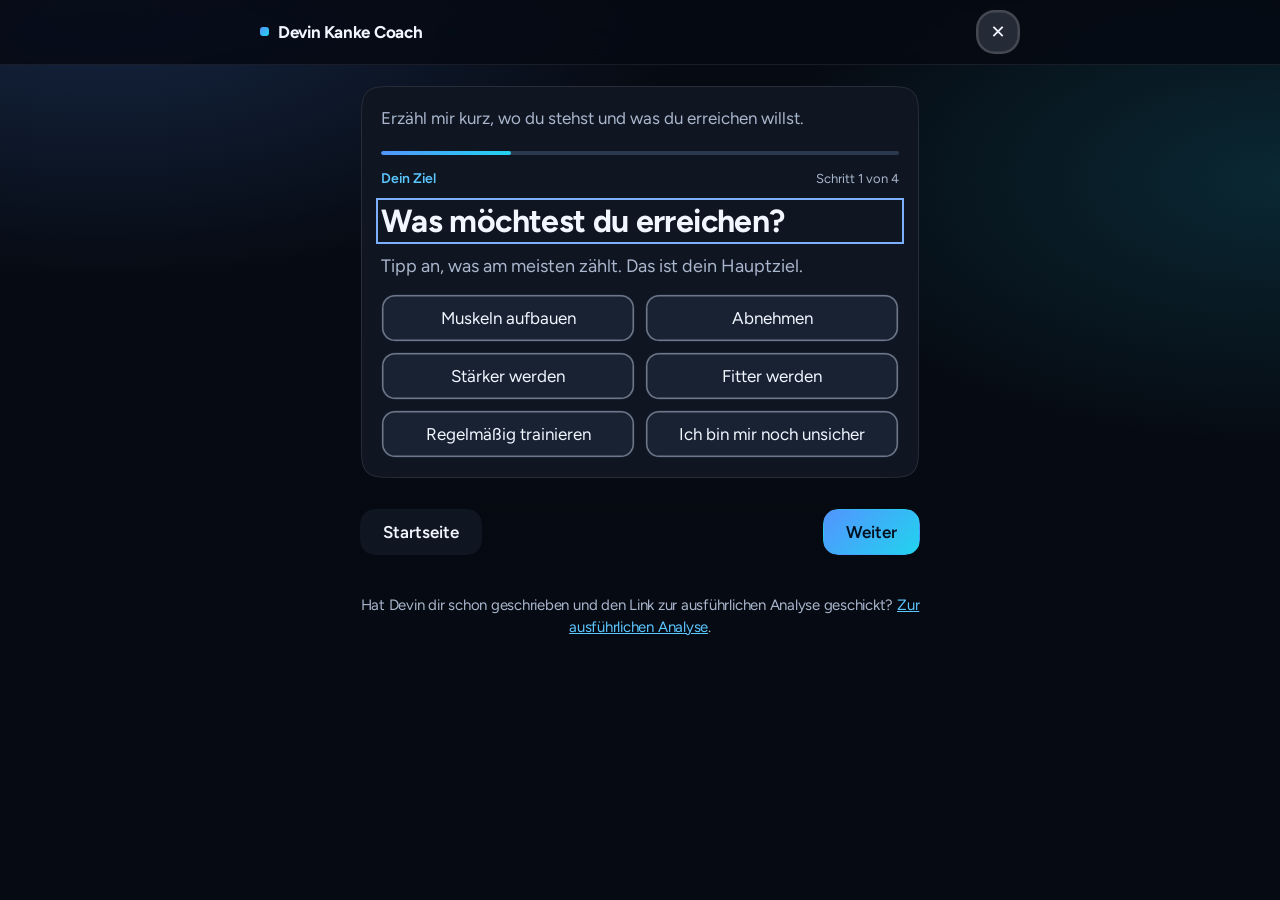
==== commit 1463dc7d: "Kunden-App: Look 5 (fünf neue Farbwelten „Ein Tag am Meer“: Ozean, Abendrot, Dämmerung, Lagune, Morg" ====
--- a/analyse/index.html
+++ b/analyse/index.html
@@ -1,13 +1,12 @@
 <!doctype html>
 <html lang="de">
 <head>
-<meta charset="utf-8"><meta http-equiv="Content-Security-Policy" content="default-src 'none'; script-src 'self' 'sha256-3e5wDaW8L4yphvbvDTpgzKW3jpQ1xnmbWfUA9Kul9C4=' 'sha256-+JQvtxbBbmwK9cqAZ36JJWhFW3YXgQWYD28MrBcbCA8=' 'sha256-s/CDIf01kuSrhXyh+miQpJ6jcEXcPvayFDEbab5JFdU='; style-src 'self' 'unsafe-inline'; img-src 'self' data: blob:; font-src 'self'; media-src 'self'; connect-src 'self' https://script.google.com/macros/s/AKfycbyLPzLHNzum-pwciI3_dzC59O2ORegEOl_eoz95GNV7-4xVumbC5oZRW1EZlCbvzE4xHg/exec https://script.googleusercontent.com; manifest-src 'self'; worker-src 'self'; base-uri 'none'; form-action 'none'; object-src 'none'">
+<meta charset="utf-8"><meta http-equiv="Content-Security-Policy" content="default-src 'none'; script-src 'self' 'sha256-3e5wDaW8L4yphvbvDTpgzKW3jpQ1xnmbWfUA9Kul9C4=' 'sha256-R5iDOSeH731keE2u5EsbIg+6mSrbE5sxHAMpt7QkzTU=' 'sha256-s/CDIf01kuSrhXyh+miQpJ6jcEXcPvayFDEbab5JFdU='; style-src 'self' 'unsafe-inline'; img-src 'self' data: blob:; font-src 'self'; media-src 'self'; connect-src 'self' https://script.google.com/macros/s/AKfycbyLPzLHNzum-pwciI3_dzC59O2ORegEOl_eoz95GNV7-4xVumbC5oZRW1EZlCbvzE4xHg/exec https://script.googleusercontent.com; manifest-src 'self'; worker-src 'self'; base-uri 'none'; form-action 'none'; object-src 'none'">
 <meta name="viewport" content="width=device-width,initial-scale=1,viewport-fit=cover">
-<meta name="dk-wellen-video" content="../">
 <title>Kurze Analyse · Devin Kanke Coach</title>
 <!-- Nie in einer fremden Seite (13.11.2026, wie app.js): In einem Rahmen (iframe) bleibt die Seite unsichtbar, das Skript unten startet nicht. frame-ancestors geht per <meta> nicht. -->
 <script>if(window.top!==window.self){document.documentElement.style.display='none'}</script>
-<meta name="theme-color" content="#131416"><script>try{var l=localStorage.getItem('dk_look');if(!localStorage.getItem('dk_look_start2411')){if(!l||l==='sport'){l='champagner';localStorage.setItem('dk_look',l)}localStorage.setItem('dk_look_start2411','1')}if(l){document.documentElement.dataset.look=l;var m=document.querySelector('meta[name=theme-color]');if(m)m.content=l==='klar'?'#F5F5F7':l==='gold'?'#060608':l==='sport'?'#111215':l==='champagner'?'#131416':'#86CBEE'}}catch(e){document.documentElement.dataset.look='champagner'}</script>
+<meta name="theme-color" content="#060A12"><script>try{var l=localStorage.getItem('dk_look');if(!/^(champagner|gold|sport|lagune|klar)$/.test(l||'')){l='champagner';localStorage.setItem('dk_look',l)}document.documentElement.dataset.look=l;var m=document.querySelector('meta[name=theme-color]');if(m)m.content={'champagner':'#060A12','gold':'#0E0909','sport':'#0A0812','lagune':'#EEF8F6','klar':'#FFF6F0'}[l]}catch(e){document.documentElement.dataset.look='champagner'}</script>
 <link rel="icon" href="../icon.svg" type="image/svg+xml">
 <link rel="apple-touch-icon" href="../icon-180.png">
 <!-- Devin Kanke Coach — Analyse für dich. Eigene Seite unter /analyse/, ohne Login, ohne Code, ohne Server.
@@ -143,10 +142,7 @@
 input, textarea, select, [contenteditable="true"] { -webkit-user-select: text; user-select: text; -webkit-touch-callout: default; }
 /* Größere Trefferfläche: In der Kunden-App stehen Knöpfe mindestens 12 px auseinander, darum 6 px Rand statt 4 (auf der Trainer-Seite nur 8 px Lücke) */
 html :where(button, a[href], [role=button], label, summary):where(.knopf, .eb-knopf)::before { inset: -6px; }
-/* Wellen im Hintergrund und Schrift (09.11.2026, Devin: „Wellen … Strand“, Schrift „nicht so eckig, nicht so pixelig, schön sauber, ein bisschen größer“) */
-.dk-wellen-video { position: fixed; top: 0; left: 0; width: 100vw; height: 100vh; height: 100lvh; object-fit: cover; z-index: -1; pointer-events: none; }
-.dk-wellen-video::-webkit-media-controls, .dk-wellen-video::-webkit-media-controls-start-playback-button { display: none !important; -webkit-appearance: none; }
-html.dk-wellen-an::before, html.dk-wellen-an::after { content: none; }
+/* Schrift (09.11.2026, Devin: „nicht so eckig, nicht so pixelig, schön sauber, ein bisschen größer“). Kein Wellen-Video mehr seit Look 5 (27.11.2026), der Hintergrund kommt aus sport.css. */
 html:root { --f-text: "Figtree", -apple-system, BlinkMacSystemFont, "Segoe UI", system-ui, Roboto, sans-serif; --f-display: var(--f-text); --f-zahl: var(--f-text); }
 body { font-size: 18px; letter-spacing: 0; text-rendering: optimizeLegibility; -webkit-font-smoothing: antialiased; -moz-osx-font-smoothing: grayscale; }
 .klein { font-size: 15px; }
--- a/sport.css
+++ b/sport.css
@@ -1,249 +1,610 @@
-/* ---------- Farbwelt „Sport“ (16.11.2026, Devin: „modern, minimalistisch, hochwertig … dunkler Hintergrund in Anthrazit, klare Schrift, großzügige Abstände,
-   gezielt eingesetzte Akzentfarbe wie Limettengrün … dezente Interaktion mit der Maus … ohne überladene Gaming-Optik“).
-   Nur Kunden-App: <html data-look="sport">. Läuft über dieselben Tokens wie Lagune, Klar und Schwarz-Gold (app/src/stil.css), dazu ein paar ruhigere Regeln.
-   Bewegt wird nur transform und opacity. Kein bewegter Hintergrund, kein Video, keine Dauer-Animation. Maus-Effekte: sport.js (nur mit Maus und Hover).
-   Kontraste (WCAG): Text #F2F4EF auf Karte #1A1C20 15,6:1 · Zweittext #A9AFA9 auf Karte 7,9:1 · Limette #C8F135 auf Karte 13,5:1 · Schrift #0D1003 auf Limette 15,1:1. ---------- */
-:root[data-look="sport"] {
-  --verlauf-a: #D4F75A;
-  --verlauf-b: #B8E623;
-  --verlauf-winkel: 120deg;
-  --akzent: #C8F135;
-  --akzent-hell: #CFF35A;
-  --auf-akzent: #0D1003;
-  --blatt-akzent: #CFF35A;
-  --verlauf-schrift: linear-gradient(120deg, #F2F4EF 0%, #F2F4EF 100%);
-  --akzent-verlauf: #C8F135;
-
-  --schwarz: #141518;
-  --anthrazit: #24272C;
-  --flaeche: #1A1C20;
-  --linie: #2C3036;
-  --text: #F2F4EF;
-  --text2: #A9AFA9;
-  --auf-grund: #F2F4EF;
-  --auf-grund2: #A9AFA9;
-  --gut: #6FDC9C;
-  --warn: #F3B64F;
-  --stopp: #FF7B6C;
+/* ---------- DK Coach Look 5 (27.11.2026): die fünf Farbwelten der Kunden-App ----------
+   Devin: „Kannst du Farbverläufe einfach alle wechseln … die besten 5 Farbverläufe … Programmier die Knöpfe wie bei Apple … anders kreisförmig“.
+   Diese Datei hieß „Farbwelt Sport“. Jetzt stehen hier alle fünf Welten („ein Tag am Meer“): Ozean, Abendrot, Dämmerung (dunkel), Lagune, Morgenrot (hell).
+   Die technischen Namen in <html data-look> bleiben champagner, gold, sport, lagune, klar (raum.js, buehne.js und die gespeicherte Wahl kennen sie).
+   Aufbau: 1. Token je Welt (erzeugt, siehe Marken) · 2. Regeln für alle Welten (früher nur Sport und Champagner) · 3. Redesign vom 24.11. (Startseite, Leiste, Training)
+   · 4. Look 5: Ecken wie bei Apple, Hintergrund, Zustände. „:root:root“ heißt: gilt in jeder Farbwelt, mit dem Gewicht einer Farbwelt-Regel (schlägt die alten Regeln in stil.css).
+   Farben nur über Token. Bewegt werden nur transform und opacity, nichts läuft in Dauerschleife. Kontraste: D:/DK-Coach/arbeit-look5/FARBEN.md. ---------- */
+/* LOOK5-TOKEN-ANFANG (erzeugt von arbeit-look5/werkzeug/farben.js, nicht von Hand ändern) */
+/* Für alle Welten: Maske für die Ecken in Safari (Superellipse wie corner-shape: squircle) */
+:root:root { --sq-maske: url("data:image/svg+xml,%3Csvg xmlns='http://www.w3.org/2000/svg' width='102' height='102'%3E%3Cpath d='M52 0L70.1 0.2L77.4 0.9L82.9 1.9L87.4 3.5L91 5.5L94 8L96.5 11L98.5 14.6L100.1 19.1L101.1 24.6L101.8 31.9L102 50L102 52L101.8 70.1L101.1 77.4L100.1 82.9L98.5 87.4L96.5 91L94 94L91 96.5L87.4 98.5L82.9 100.1L77.4 101.1L70.1 101.8L52 102L50 102L31.9 101.8L24.6 101.1L19.1 100.1L14.6 98.5L11 96.5L8 94L5.5 91L3.5 87.4L1.9 82.9L0.9 77.4L0.2 70.1L0 52L0 50L0.2 31.9L0.9 24.6L1.9 19.1L3.5 14.6L5.5 11L8 8L11 5.5L14.6 3.5L19.1 1.9L24.6 0.9L31.9 0.2L50 0Z'/%3E%3C/svg%3E"); --sq-maske-oben: url("data:image/svg+xml,%3Csvg xmlns='http://www.w3.org/2000/svg' width='102' height='102'%3E%3Cpath d='M52 0L70.1 0.2L77.4 0.9L82.9 1.9L87.4 3.5L91 5.5L94 8L96.5 11L98.5 14.6L100.1 19.1L101.1 24.6L101.8 31.9L102 50L102 102L0 102L0 50L0.2 31.9L0.9 24.6L1.9 19.1L3.5 14.6L5.5 11L8 8L11 5.5L14.6 3.5L19.1 1.9L24.6 0.9L31.9 0.2L50 0Z'/%3E%3C/svg%3E");
+  --sq-ring-karte: url("data:image/svg+xml,%3Csvg xmlns='http://www.w3.org/2000/svg' width='102' height='102'%3E%3Cpath fill='none' stroke='%23FFFFFF' stroke-opacity='0.1' stroke-width='1.42' d='M52 0.7L69.8 0.9L77.1 1.6L82.5 2.6L86.9 4.1L90.5 6.1L93.4 8.6L95.9 11.5L97.9 15.1L99.4 19.5L100.4 24.9L101.1 32.2L101.3 50L101.3 52L101.1 69.8L100.4 77.1L99.4 82.5L97.9 86.9L95.9 90.5L93.4 93.4L90.5 95.9L86.9 97.9L82.5 99.4L77.1 100.4L69.8 101.1L52 101.3L50 101.3L32.2 101.1L24.9 100.4L19.5 99.4L15.1 97.9L11.5 95.9L8.6 93.4L6.1 90.5L4.1 86.9L2.6 82.5L1.6 77.1L0.9 69.8L0.7 52L0.7 50L0.9 32.2L1.6 24.9L2.6 19.5L4.1 15.1L6.1 11.5L8.6 8.6L11.5 6.1L15.1 4.1L19.5 2.6L24.9 1.6L32.2 0.9L50 0.7Z'/%3E%3C/svg%3E"); --sq-ring-leiste: url("data:image/svg+xml,%3Csvg xmlns='http://www.w3.org/2000/svg' width='102' height='102'%3E%3Cpath fill='none' stroke='%23FFFFFF' stroke-opacity='0.12' stroke-width='1.2' d='M52 0.6L69.8 0.8L77.1 1.4L82.6 2.5L86.9 4L90.5 6L93.5 8.5L96 11.5L98 15.1L99.5 19.4L100.6 24.9L101.2 32.2L101.4 50L101.4 52L101.2 69.8L100.6 77.1L99.5 82.6L98 86.9L96 90.5L93.5 93.5L90.5 96L86.9 98L82.6 99.5L77.1 100.6L69.8 101.2L52 101.4L50 101.4L32.2 101.2L24.9 100.6L19.4 99.5L15.1 98L11.5 96L8.5 93.5L6 90.5L4 86.9L2.5 82.6L1.4 77.1L0.8 69.8L0.6 52L0.6 50L0.8 32.2L1.4 24.9L2.5 19.4L4 15.1L6 11.5L8.5 8.5L11.5 6L15.1 4L19.4 2.5L24.9 1.4L32.2 0.8L50 0.6Z'/%3E%3C/svg%3E"); }
+/* Helle Welten: dieselbe Haarlinie dunkel */
+:root:root:is([data-look="lagune"], [data-look="klar"]) { --sq-ring-karte: url("data:image/svg+xml,%3Csvg xmlns='http://www.w3.org/2000/svg' width='102' height='102'%3E%3Cpath fill='none' stroke='%2310201F' stroke-opacity='0.12' stroke-width='1.42' d='M52 0.7L69.8 0.9L77.1 1.6L82.5 2.6L86.9 4.1L90.5 6.1L93.4 8.6L95.9 11.5L97.9 15.1L99.4 19.5L100.4 24.9L101.1 32.2L101.3 50L101.3 52L101.1 69.8L100.4 77.1L99.4 82.5L97.9 86.9L95.9 90.5L93.4 93.4L90.5 95.9L86.9 97.9L82.5 99.4L77.1 100.4L69.8 101.1L52 101.3L50 101.3L32.2 101.1L24.9 100.4L19.5 99.4L15.1 97.9L11.5 95.9L8.6 93.4L6.1 90.5L4.1 86.9L2.6 82.5L1.6 77.1L0.9 69.8L0.7 52L0.7 50L0.9 32.2L1.6 24.9L2.6 19.5L4.1 15.1L6.1 11.5L8.6 8.6L11.5 6.1L15.1 4.1L19.5 2.6L24.9 1.6L32.2 0.9L50 0.7Z'/%3E%3C/svg%3E"); --sq-ring-leiste: url("data:image/svg+xml,%3Csvg xmlns='http://www.w3.org/2000/svg' width='102' height='102'%3E%3Cpath fill='none' stroke='%2310201F' stroke-opacity='0.14' stroke-width='1.2' d='M52 0.6L69.8 0.8L77.1 1.4L82.6 2.5L86.9 4L90.5 6L93.5 8.5L96 11.5L98 15.1L99.5 19.4L100.6 24.9L101.2 32.2L101.4 50L101.4 52L101.2 69.8L100.6 77.1L99.5 82.6L98 86.9L96 90.5L93.5 93.5L90.5 96L86.9 98L82.6 99.5L77.1 100.6L69.8 101.2L52 101.4L50 101.4L32.2 101.2L24.9 100.6L19.4 99.5L15.1 98L11.5 96L8.5 93.5L6 90.5L4 86.9L2.5 82.6L1.4 77.1L0.8 69.8L0.6 52L0.6 50L0.8 32.2L1.4 24.9L2.5 19.4L4 15.1L6 11.5L8.5 8.5L11.5 6L15.1 4L19.4 2.5L24.9 1.4L32.2 0.8L50 0.6Z'/%3E%3C/svg%3E"); }
+/* Ozean (Blau → Türkis, dunkel, Start für alle) */
+:root:root:root:root:not([data-look="gold"], [data-look="sport"], [data-look="lagune"], [data-look="klar"]) {
+  --verlauf-a: #5294FF;
+  --verlauf-b: #22D3EE;
+  --verlauf-winkel: 135deg;
+  --akzent: #5294FF;
+  --akzent-hell: #5CC6FF;
+  --auf-akzent: #03111F;
+  --blatt-akzent: #5CC6FF;
+  --verlauf-schrift: linear-gradient(135deg, #5294FF 0%, #22D3EE 100%);
+  --akzent-verlauf: linear-gradient(135deg, #5294FF 0%, #22D3EE 100%);
+  --welt-verlauf: linear-gradient(135deg, #5294FF 0%, #22D3EE 100%);
+  --schwarz: #182233;
+  --anthrazit: #262F3F;
+  --flaeche: #0F1622;
+  --linie: #2A3850;
+  --text: #F1F6FF;
+  --text2: #A9B6CC;
+  --auf-grund: #F1F6FF;
+  --auf-grund2: #A9B6CC;
+  --gut: #5FE3A1;
+  --warn: #FFC25C;
+  --stopp: #FF8A8A;
   color-scheme: dark;
-
-  --seite: #111215;
+  --seite: #060A12;
   --flaechen: none;
   --wellen: none;
-  --karte: #1A1C20;
-  --flaeche-verlauf: linear-gradient(180deg, #1C1E22, #1A1C20);
-  --rand-weich: rgba(255, 255, 255, .07);
-  --schatten: 0 1px 0 rgba(255, 255, 255, .03) inset, 0 12px 32px -20px rgba(0, 0, 0, .8);
+  --karte: #0F1622;
+  --flaeche-verlauf: #0F1622;
+  --rand-weich: rgba(255, 255, 255, 0.08);
+  --schatten: none;
   --akzent-glanz: none;
-  --blatt: #18191D;
-  --blatt-text: #F2F4EF;
-  --blatt-text2: #A9AFA9;
-  --blatt-linie: #2C3036;
-  --blatt-feld: #24272C;
-  --glas: rgba(17, 18, 21, .82);
-  --glas-rand: rgba(255, 255, 255, .08);
-  --glas-dicht: rgba(20, 21, 25, .94);
-  --knopf-grund: rgba(255, 255, 255, .07);
-  --knopf-grund2: rgba(200, 241, 53, .22);
-  --knopf-text: #F2F4EF;
-  --feld: #202328;
-  --reihe: #202328;
-  --chip-grund: #24272C;
-  --platzhalter: #8F958F;
+  --blatt: #151C28;
+  --blatt-text: #F1F6FF;
+  --blatt-text2: #A9B6CC;
+  --blatt-linie: #2A3850;
+  --blatt-feld: #1D2637;
+  --glas: rgba(6, 10, 18, 0.82);
+  --glas-rand: rgba(255, 255, 255, 0.09);
+  --glas-dicht: rgba(13, 17, 25, 0.95);
+  --knopf-grund: #252B36;
+  --knopf-grund2: #353B45;
+  --knopf-text: #F1F6FF;
+  --feld: #182233;
+  --reihe: #182233;
+  --chip-grund: #182233;
+  --platzhalter: #8492A9;
   --blatt-hg: rgba(0, 0, 0, .6);
-  --tm-grund: #111215;
-  --buehne-grund: radial-gradient(80% 50% at 50% 100%, rgba(200, 241, 53, .07), transparent 72%), linear-gradient(180deg, #1C1E22 0%, #15161A 100%);
-  --buehne-rand: 0 0 0 1px rgba(255, 255, 255, .06) inset;
-  --rund-grund: rgba(30, 32, 37, .94);
-  --rund-rand: rgba(255, 255, 255, .1);
-  --mini-grund: linear-gradient(180deg, #23262B, #1A1C20);
-  --raum-grund: #111215;
-  --lila: #C8F135;
-
-  --r: 20px;
-  --knopf-voll: #C8F135;
-  --auf-voll: #0D1003;
-  --zweit-text: #F2F4EF;
-  --zweit-rand: rgba(242, 244, 239, .28);
-  --kachel: #1A1C20;
-  --kachel-text: #F2F4EF;
-  --kachel-text2: #A9AFA9;
+  --tm-grund: #060A12;
+  --buehne-grund: radial-gradient(80% 55% at 50% 100%, rgba(34, 211, 238, 0.16), transparent 72%), radial-gradient(70% 50% at 12% 0%, rgba(82, 148, 255, 0.14), transparent 72%), #0D131E;
+  --buehne-rand: 0 0 0 1px rgba(255, 255, 255, 0.07) inset;
+  --rund-grund: rgba(33, 43, 59, 0.94);
+  --rund-rand: rgba(255, 255, 255, 0.12);
+  --mini-grund: #1D2637;
+  --raum-grund: #060A12;
+  --lila: #22D3EE;
+  --knopf-voll: linear-gradient(135deg, #5294FF 0%, #22D3EE 100%);
+  --auf-voll: #03111F;
+  --zweit-text: #F1F6FF;
+  --zweit-rand: rgba(241, 246, 255, 0.3);
+  --kachel: #0F1622;
+  --kachel-text: #F1F6FF;
+  --kachel-text2: #A9B6CC;
   --kachel-frei: transparent;
-  --kachel-frei-text: #F2F4EF;
-  --kachel-frei-text2: #A9AFA9;
-  --zweit-frei-text: #F2F4EF;
-  --zweit-frei-rand: rgba(242, 244, 239, .28);
+  --kachel-frei-text: #F1F6FF;
+  --kachel-frei-text2: #A9B6CC;
+  --zweit-frei-text: #F1F6FF;
+  --zweit-frei-rand: rgba(241, 246, 255, 0.3);
   --held-grund: transparent;
-  --held-text: #F2F4EF;
-  --held-text2: #A9AFA9;
-
-  --sp-ruhig: cubic-bezier(.22, .61, .36, 1);   /* weich auslaufend, ohne Überschwingen */
-  --sp-fokus: 0 0 0 2px #111215, 0 0 0 4px #C8F135;
-  --knopf-voll-hover: #D6F65E;
-  --akzent-hover: #DDF77F;
-  --akzent-schimmer: rgba(200, 241, 53, .45);
-  --akzent-ring: rgba(200, 241, 53, .2);
-  --akzent-schein: rgba(200, 241, 53, .055);
-}
-
-/* ---------- Farbwelt „Champagner“ (24.11.2026, Devin: warmes Anthrazit, helle Schrift, zurückhaltendes Champagnergold für Hauptaktion, Auswahl und Bestleistung).
-   Gleiche Tokens wie Sport, Lagune, Klar und Schwarz-Gold, darum gelten alle ruhigen Regeln unten für beide. Standard für neue Besucher und nach dem ersten Einloggen.
-   Kontraste (WCAG, geprüft): Text #F6F3EE auf Grund #131416 16,7:1, auf Karte #202124 14,6:1, auf Feld #2A2B2F 12,8:1 · Zweittext #B9B2A7 auf Karte 7,7:1, auf Feld 6,7:1
-   · Gold #D6A766 auf Grund 8,4:1, auf Karte 7,3:1 · Schrift #17130C auf Gold 8,4:1 · Platzhalter #8E8880 auf Karte 4,6:1. ---------- */
-:root[data-look="champagner"] {
-  --verlauf-a: #E2B97E;
-  --verlauf-b: #C9965A;
-  --verlauf-winkel: 120deg;
-  --akzent: #D6A766;
-  --akzent-hell: #E2B97E;
-  --auf-akzent: #17130C;
-  --blatt-akzent: #E2B97E;
-  --verlauf-schrift: linear-gradient(120deg, #F6F3EE 0%, #F6F3EE 100%);
-  --akzent-verlauf: #D6A766;
-
-  --schwarz: #131416;
-  --anthrazit: #2A2B2F;
-  --flaeche: #202124;
-  --linie: #34353A;
-  --text: #F6F3EE;
-  --text2: #B9B2A7;
-  --auf-grund: #F6F3EE;
-  --auf-grund2: #B9B2A7;
-  --gut: #7BD69F;
-  --warn: #F0B85A;
-  --stopp: #FF8A7A;
+  --held-text: #F1F6FF;
+  --held-text2: #A9B6CC;
+  --sp-fokus: 0 0 0 2px #060A12, 0 0 0 4px #7DAFFF;
+  --knopf-voll-hover: linear-gradient(135deg, #6AA3FF 0%, #41D9F0 100%);
+  --knopf-voll-druck: linear-gradient(135deg, #4A85E6 0%, #1FBED6 100%);
+  --akzent-hover: #7DD1FF;
+  --akzent-schimmer: rgba(82, 148, 255, 0.45);
+  --akzent-ring: rgba(82, 148, 255, 0.24);
+  --akzent-schein: rgba(82, 148, 255, 0.07);
+  --fokus: #7DAFFF;
+  --feld-rand: #6E7888;
+  --wahl: #1C2F4E;
+  --wahl-rand: #5294FF;
+  --gesperrt: #1D242F;
+  --gesperrt-text: #8492A9;
+  --fehler-grund: #352933;
+  --erfolg-grund: #1C3736;
+  --warn-grund: #35322B;
+  --kopf-grund: rgba(6, 10, 18, 0.86);
+  --leiste-grund: rgba(22, 29, 41, 0.92);
+  --hauch: rgba(255, 255, 255, 0.08);
+  --hauch2: rgba(255, 255, 255, 0.14);
+  --schein-a: rgba(82, 148, 255, 0.2);
+  --schein-b: rgba(34, 211, 238, 0.15);
+  --vorschau-grund: #1B222D;
+}
+/* Abendrot (Orange → Pink, dunkel) */
+:root:root:root[data-look="gold"] {
+  --verlauf-a: #FFA24A;
+  --verlauf-b: #FF5C8A;
+  --verlauf-winkel: 135deg;
+  --akzent: #FFA24A;
+  --akzent-hell: #FF9E6B;
+  --auf-akzent: #22090C;
+  --blatt-akzent: #FF9E6B;
+  --verlauf-schrift: linear-gradient(135deg, #FFA24A 0%, #FF5C8A 100%);
+  --akzent-verlauf: linear-gradient(135deg, #FFA24A 0%, #FF5C8A 100%);
+  --welt-verlauf: linear-gradient(135deg, #FFA24A 0%, #FF5C8A 100%);
+  --schwarz: #271B1C;
+  --anthrazit: #34292A;
+  --flaeche: #1A1213;
+  --linie: #402E2F;
+  --text: #FFF5EF;
+  --text2: #D0B8B0;
+  --auf-grund: #FFF5EF;
+  --auf-grund2: #D0B8B0;
+  --gut: #6FE0A0;
+  --warn: #FFC766;
+  --stopp: #FF8E8E;
   color-scheme: dark;
-
-  --seite: #131416;
+  --seite: #0E0909;
   --flaechen: none;
   --wellen: none;
-  --karte: #202124;
-  --flaeche-verlauf: linear-gradient(180deg, #222326, #202124);
-  --rand-weich: rgba(246, 243, 238, .07);
-  --schatten: 0 1px 0 rgba(246, 243, 238, .03) inset, 0 12px 32px -20px rgba(0, 0, 0, .8);
+  --karte: #1A1213;
+  --flaeche-verlauf: #1A1213;
+  --rand-weich: rgba(255, 255, 255, 0.08);
+  --schatten: none;
   --akzent-glanz: none;
-  --blatt: #1C1D20;
-  --blatt-text: #F6F3EE;
-  --blatt-text2: #B9B2A7;
-  --blatt-linie: #34353A;
-  --blatt-feld: #2A2B2F;
-  --glas: rgba(19, 20, 22, .84);
-  --glas-rand: rgba(246, 243, 238, .08);
-  --glas-dicht: rgba(22, 23, 25, .95);
-  --knopf-grund: rgba(246, 243, 238, .07);
-  --knopf-grund2: rgba(214, 167, 102, .22);
-  --knopf-text: #F6F3EE;
-  --feld: #2A2B2F;
-  --reihe: #2A2B2F;
-  --chip-grund: #2A2B2F;
-  --platzhalter: #8E8880;
+  --blatt: #201819;
+  --blatt-text: #FFF5EF;
+  --blatt-text2: #D0B8B0;
+  --blatt-linie: #402E2F;
+  --blatt-feld: #2B2021;
+  --glas: rgba(14, 9, 9, 0.82);
+  --glas-rand: rgba(255, 255, 255, 0.09);
+  --glas-dicht: rgba(21, 16, 16, 0.95);
+  --knopf-grund: #2F2728;
+  --knopf-grund2: #3F3839;
+  --knopf-text: #FFF5EF;
+  --feld: #271B1C;
+  --reihe: #271B1C;
+  --chip-grund: #271B1C;
+  --platzhalter: #A38D87;
   --blatt-hg: rgba(0, 0, 0, .6);
-  --tm-grund: #131416;
-  --buehne-grund: radial-gradient(80% 50% at 50% 100%, rgba(214, 167, 102, .08), transparent 72%), linear-gradient(180deg, #232427 0%, #18191B 100%);
-  --buehne-rand: 0 0 0 1px rgba(246, 243, 238, .06) inset;
-  --rund-grund: rgba(34, 35, 38, .94);
-  --rund-rand: rgba(246, 243, 238, .1);
-  --mini-grund: linear-gradient(180deg, #2A2B2F, #202124);
-  --raum-grund: #131416;
-  --lila: #D6A766;
-
-  --r: 20px;
-  --knopf-voll: #D6A766;
-  --auf-voll: #17130C;
-  --zweit-text: #F6F3EE;
-  --zweit-rand: rgba(246, 243, 238, .28);
-  --kachel: #202124;
-  --kachel-text: #F6F3EE;
-  --kachel-text2: #B9B2A7;
+  --tm-grund: #0E0909;
+  --buehne-grund: radial-gradient(80% 55% at 50% 100%, rgba(255, 92, 138, 0.16), transparent 72%), radial-gradient(70% 50% at 12% 0%, rgba(255, 162, 74, 0.14), transparent 72%), #171011;
+  --buehne-rand: 0 0 0 1px rgba(255, 255, 255, 0.07) inset;
+  --rund-grund: rgba(48, 36, 37, 0.94);
+  --rund-rand: rgba(255, 255, 255, 0.12);
+  --mini-grund: #2B2021;
+  --raum-grund: #0E0909;
+  --lila: #FF5C8A;
+  --knopf-voll: linear-gradient(135deg, #FFA24A 0%, #FF5C8A 100%);
+  --auf-voll: #22090C;
+  --zweit-text: #FFF5EF;
+  --zweit-rand: rgba(255, 245, 239, 0.3);
+  --kachel: #1A1213;
+  --kachel-text: #FFF5EF;
+  --kachel-text2: #D0B8B0;
   --kachel-frei: transparent;
-  --kachel-frei-text: #F6F3EE;
-  --kachel-frei-text2: #B9B2A7;
-  --zweit-frei-text: #F6F3EE;
-  --zweit-frei-rand: rgba(246, 243, 238, .28);
+  --kachel-frei-text: #FFF5EF;
+  --kachel-frei-text2: #D0B8B0;
+  --zweit-frei-text: #FFF5EF;
+  --zweit-frei-rand: rgba(255, 245, 239, 0.3);
   --held-grund: transparent;
-  --held-text: #F6F3EE;
-  --held-text2: #B9B2A7;
-
-  --sp-ruhig: cubic-bezier(.22, .61, .36, 1);
-  --sp-fokus: 0 0 0 2px #131416, 0 0 0 4px #D6A766;
-  --knopf-voll-hover: #E0B477;
-  --akzent-hover: #E8C690;
-  --akzent-schimmer: rgba(214, 167, 102, .45);
-  --akzent-ring: rgba(214, 167, 102, .24);
-  --akzent-schein: rgba(214, 167, 102, .05);
-}
-:root[data-look="champagner"] body { background: radial-gradient(120% 60% at 50% -10%, #1D1C1B 0%, transparent 60%) no-repeat, var(--seite); background-attachment: fixed; }
-:root[data-look="champagner"] .look-wahl { background: linear-gradient(135deg, #202124 0 48%, #D6A766 52% 100%); }
-.look-probe.champagner { background: linear-gradient(135deg, #202124 0 48%, #D6A766 52% 100%); }
-
-/* Grund: ruhiges Anthrazit. Bewegte Farbflächen, Wellen und Video sind in dieser Farbwelt aus. */
-:root:is([data-look="sport"],[data-look="champagner"])::before, :root:is([data-look="sport"],[data-look="champagner"])::after { content: none; }
-:root:is([data-look="sport"],[data-look="champagner"]) body::before { background: color-mix(in srgb, var(--seite) 90%, transparent); }
-:root[data-look="sport"] body { background: radial-gradient(120% 60% at 50% -10%, #1A1C21 0%, transparent 60%) no-repeat, var(--seite); background-attachment: fixed; }
-:root:is([data-look="sport"],[data-look="champagner"]) .dk-wellen-video { display: none; }
+  --held-text: #FFF5EF;
+  --held-text2: #D0B8B0;
+  --sp-fokus: 0 0 0 2px #0E0909, 0 0 0 4px #FFB977;
+  --knopf-voll-hover: linear-gradient(135deg, #FFAF63 0%, #FF739A 100%);
+  --knopf-voll-druck: linear-gradient(135deg, #E69243 0%, #E6537C 100%);
+  --akzent-hover: #FFB189;
+  --akzent-schimmer: rgba(255, 162, 74, 0.45);
+  --akzent-ring: rgba(255, 162, 74, 0.24);
+  --akzent-schein: rgba(255, 162, 74, 0.07);
+  --fokus: #FFB977;
+  --feld-rand: #7D7172;
+  --wahl: #482F1E;
+  --wahl-rand: #FFA24A;
+  --gesperrt: #282021;
+  --gesperrt-text: #A38D87;
+  --fehler-grund: #3F2627;
+  --erfolg-grund: #28332A;
+  --warn-grund: #3F2F20;
+  --kopf-grund: rgba(14, 9, 9, 0.86);
+  --leiste-grund: rgba(33, 25, 26, 0.92);
+  --hauch: rgba(255, 255, 255, 0.08);
+  --hauch2: rgba(255, 255, 255, 0.14);
+  --schein-a: rgba(255, 162, 74, 0.2);
+  --schein-b: rgba(255, 92, 138, 0.15);
+  --vorschau-grund: #251E1F;
+}
+/* Dämmerung (Violett → Pink, dunkel) */
+:root:root:root[data-look="sport"] {
+  --verlauf-a: #9B8CFF;
+  --verlauf-b: #EE7BF2;
+  --verlauf-winkel: 135deg;
+  --akzent: #9B8CFF;
+  --akzent-hell: #B7A6FF;
+  --auf-akzent: #150A26;
+  --blatt-akzent: #B7A6FF;
+  --verlauf-schrift: linear-gradient(135deg, #9B8CFF 0%, #EE7BF2 100%);
+  --akzent-verlauf: linear-gradient(135deg, #9B8CFF 0%, #EE7BF2 100%);
+  --welt-verlauf: linear-gradient(135deg, #9B8CFF 0%, #EE7BF2 100%);
+  --schwarz: #1F1A33;
+  --anthrazit: #2C283F;
+  --flaeche: #141122;
+  --linie: #342C52;
+  --text: #F6F3FF;
+  --text2: #BDB5D6;
+  --auf-grund: #F6F3FF;
+  --auf-grund2: #BDB5D6;
+  --gut: #66E0A6;
+  --warn: #FFC766;
+  --stopp: #FF8FA0;
+  color-scheme: dark;
+  --seite: #0A0812;
+  --flaechen: none;
+  --wellen: none;
+  --karte: #141122;
+  --flaeche-verlauf: #141122;
+  --rand-weich: rgba(255, 255, 255, 0.08);
+  --schatten: none;
+  --akzent-glanz: none;
+  --blatt: #1A1728;
+  --blatt-text: #F6F3FF;
+  --blatt-text2: #BDB5D6;
+  --blatt-linie: #342C52;
+  --blatt-feld: #231F37;
+  --glas: rgba(10, 8, 18, 0.82);
+  --glas-rand: rgba(255, 255, 255, 0.09);
+  --glas-dicht: rgba(17, 15, 25, 0.95);
+  --knopf-grund: #292636;
+  --knopf-grund2: #3A3745;
+  --knopf-text: #F6F3FF;
+  --feld: #1F1A33;
+  --reihe: #1F1A33;
+  --chip-grund: #1F1A33;
+  --platzhalter: #9188AE;
+  --blatt-hg: rgba(0, 0, 0, .6);
+  --tm-grund: #0A0812;
+  --buehne-grund: radial-gradient(80% 55% at 50% 100%, rgba(238, 123, 242, 0.16), transparent 72%), radial-gradient(70% 50% at 12% 0%, rgba(155, 140, 255, 0.14), transparent 72%), #120F1E;
+  --buehne-rand: 0 0 0 1px rgba(255, 255, 255, 0.07) inset;
+  --rund-grund: rgba(40, 35, 59, 0.94);
+  --rund-rand: rgba(255, 255, 255, 0.12);
+  --mini-grund: #231F37;
+  --raum-grund: #0A0812;
+  --lila: #EE7BF2;
+  --knopf-voll: linear-gradient(135deg, #9B8CFF 0%, #EE7BF2 100%);
+  --auf-voll: #150A26;
+  --zweit-text: #F6F3FF;
+  --zweit-rand: rgba(246, 243, 255, 0.3);
+  --kachel: #141122;
+  --kachel-text: #F6F3FF;
+  --kachel-text2: #BDB5D6;
+  --kachel-frei: transparent;
+  --kachel-frei-text: #F6F3FF;
+  --kachel-frei-text2: #BDB5D6;
+  --zweit-frei-text: #F6F3FF;
+  --zweit-frei-rand: rgba(246, 243, 255, 0.3);
+  --held-grund: transparent;
+  --held-text: #F6F3FF;
+  --held-text2: #BDB5D6;
+  --sp-fokus: 0 0 0 2px #0A0812, 0 0 0 4px #B4A9FF;
+  --knopf-voll-hover: linear-gradient(135deg, #A99CFF 0%, #F08DF4 100%);
+  --knopf-voll-druck: linear-gradient(135deg, #8C7EE6 0%, #D66FDA 100%);
+  --akzent-hover: #C5B8FF;
+  --akzent-schimmer: rgba(155, 140, 255, 0.45);
+  --akzent-ring: rgba(155, 140, 255, 0.24);
+  --akzent-schein: rgba(155, 140, 255, 0.07);
+  --fokus: #B4A9FF;
+  --feld-rand: #757089;
+  --wahl: #2F2A4E;
+  --wahl-rand: #9B8CFF;
+  --gesperrt: #221F2F;
+  --gesperrt-text: #9188AE;
+  --fehler-grund: #3A2536;
+  --erfolg-grund: #213237;
+  --warn-grund: #3A2E2D;
+  --kopf-grund: rgba(10, 8, 18, 0.86);
+  --leiste-grund: rgba(27, 24, 41, 0.92);
+  --hauch: rgba(255, 255, 255, 0.08);
+  --hauch2: rgba(255, 255, 255, 0.14);
+  --schein-a: rgba(155, 140, 255, 0.2);
+  --schein-b: rgba(238, 123, 242, 0.15);
+  --vorschau-grund: #201D2D;
+}
+/* Lagune (Türkis → Grün, hell) */
+:root:root:root[data-look="lagune"] {
+  --verlauf-a: #19C7D4;
+  --verlauf-b: #3DDC97;
+  --verlauf-winkel: 135deg;
+  --akzent: #0B7285;
+  --akzent-hell: #0B7285;
+  --auf-akzent: #FFFFFF;
+  --blatt-akzent: #0B7285;
+  --verlauf-schrift: linear-gradient(135deg, #0B7285 0%, #0D7550 100%);
+  --akzent-verlauf: linear-gradient(135deg, #0B7285 0%, #0D7550 100%);
+  --welt-verlauf: linear-gradient(135deg, #19C7D4 0%, #3DDC97 100%);
+  --schwarz: #E6F2EF;
+  --anthrazit: #DDE8E5;
+  --flaeche: #FFFFFF;
+  --linie: #C9DFDA;
+  --text: #0A2626;
+  --text2: #3F5C5A;
+  --auf-grund: #0A2626;
+  --auf-grund2: #3F5C5A;
+  --gut: #0E7A4F;
+  --warn: #9A5B06;
+  --stopp: #C0312B;
+  color-scheme: light;
+  --seite: #EEF8F6;
+  --flaechen: none;
+  --wellen: none;
+  --karte: #FFFFFF;
+  --flaeche-verlauf: #FFFFFF;
+  --rand-weich: rgba(10, 38, 38, 0.1);
+  --schatten: 0 1px 2px rgba(10, 38, 38, 0.05), 0 10px 28px -18px rgba(10, 38, 38, 0.3);
+  --akzent-glanz: none;
+  --blatt: #FFFFFF;
+  --blatt-text: #0A2626;
+  --blatt-text2: #3F5C5A;
+  --blatt-linie: #C9DFDA;
+  --blatt-feld: #E6F2EF;
+  --glas: rgba(238, 248, 246, 0.84);
+  --glas-rand: rgba(10, 38, 38, 0.1);
+  --glas-dicht: rgba(255, 255, 255, 0.95);
+  --knopf-grund: #D9EAE9;
+  --knopf-grund2: #C3DEDE;
+  --knopf-text: #0A2626;
+  --feld: #E6F2EF;
+  --reihe: #E6F2EF;
+  --chip-grund: #E6F2EF;
+  --platzhalter: #587270;
+  --blatt-hg: rgba(10, 38, 38, 0.38);
+  --tm-grund: #EEF8F6;
+  --buehne-grund: radial-gradient(80% 55% at 50% 100%, rgba(61, 220, 151, 0.3), transparent 72%), radial-gradient(70% 50% at 12% 0%, rgba(25, 199, 212, 0.26), transparent 72%), #EFF7F5;
+  --buehne-rand: 0 0 0 1px rgba(10, 38, 38, 0.08) inset;
+  --rund-grund: rgba(255, 255, 255, 0.94);
+  --rund-rand: rgba(10, 38, 38, 0.14);
+  --mini-grund: #E6F2EF;
+  --raum-grund: #EEF8F6;
+  --lila: #0D7550;
+  --knopf-voll: linear-gradient(135deg, #0B7285 0%, #0D7550 100%);
+  --auf-voll: #FFFFFF;
+  --zweit-text: #0A2626;
+  --zweit-rand: rgba(10, 38, 38, 0.4);
+  --kachel: #FFFFFF;
+  --kachel-text: #0A2626;
+  --kachel-text2: #3F5C5A;
+  --kachel-frei: transparent;
+  --kachel-frei-text: #0A2626;
+  --kachel-frei-text2: #3F5C5A;
+  --zweit-frei-text: #0A2626;
+  --zweit-frei-rand: rgba(10, 38, 38, 0.4);
+  --held-grund: transparent;
+  --held-text: #0A2626;
+  --held-text2: #3F5C5A;
+  --sp-fokus: 0 0 0 2px #EEF8F6, 0 0 0 4px #0B7285;
+  --knopf-voll-hover: linear-gradient(135deg, #17798B 0%, #197C59 100%);
+  --knopf-voll-druck: linear-gradient(135deg, #096070 0%, #0B6243 100%);
+  --akzent-hover: #096171;
+  --akzent-schimmer: rgba(11, 114, 133, 0.45);
+  --akzent-ring: rgba(11, 114, 133, 0.18);
+  --akzent-schein: rgba(11, 114, 133, 0.06);
+  --fokus: #0B7285;
+  --feld-rand: #75817E;
+  --wahl: #E2EEF0;
+  --wahl-rand: #0B7285;
+  --gesperrt: #E8F4F1;
+  --gesperrt-text: #587270;
+  --fehler-grund: #F9ECEC;
+  --erfolg-grund: #E9F3EF;
+  --warn-grund: #F5EFE6;
+  --kopf-grund: rgba(238, 248, 246, 0.86);
+  --leiste-grund: rgba(255, 255, 255, 0.92);
+  --hauch: rgba(10, 38, 38, 0.09);
+  --hauch2: rgba(10, 38, 38, 0.16);
+  --schein-a: rgba(25, 199, 212, 0.26);
+  --schein-b: rgba(61, 220, 151, 0.22);
+  --vorschau-grund: #E6F2EF;
+}
+/* Morgenrot (Pfirsich → Rosa, hell) */
+:root:root:root[data-look="klar"] {
+  --verlauf-a: #FFB37A;
+  --verlauf-b: #FF7AA2;
+  --verlauf-winkel: 135deg;
+  --akzent: #BC3D0B;
+  --akzent-hell: #B8380F;
+  --auf-akzent: #FFFFFF;
+  --blatt-akzent: #B8380F;
+  --verlauf-schrift: linear-gradient(135deg, #BC3D0B 0%, #BE185D 100%);
+  --akzent-verlauf: linear-gradient(135deg, #BC3D0B 0%, #BE185D 100%);
+  --welt-verlauf: linear-gradient(135deg, #FFB37A 0%, #FF7AA2 100%);
+  --schwarz: #FBECE3;
+  --anthrazit: #F1E3DA;
+  --flaeche: #FFFFFF;
+  --linie: #EBD5C8;
+  --text: #2B1710;
+  --text2: #6B5046;
+  --auf-grund: #2B1710;
+  --auf-grund2: #6B5046;
+  --gut: #0E7A4F;
+  --warn: #9A5B06;
+  --stopp: #C0312B;
+  color-scheme: light;
+  --seite: #FFF6F0;
+  --flaechen: none;
+  --wellen: none;
+  --karte: #FFFFFF;
+  --flaeche-verlauf: #FFFFFF;
+  --rand-weich: rgba(43, 23, 16, 0.1);
+  --schatten: 0 1px 2px rgba(43, 23, 16, 0.05), 0 10px 28px -18px rgba(43, 23, 16, 0.3);
+  --akzent-glanz: none;
+  --blatt: #FFFFFF;
+  --blatt-text: #2B1710;
+  --blatt-text2: #6B5046;
+  --blatt-linie: #EBD5C8;
+  --blatt-feld: #FBECE3;
+  --glas: rgba(255, 246, 240, 0.84);
+  --glas-rand: rgba(43, 23, 16, 0.1);
+  --glas-dicht: rgba(255, 255, 255, 0.95);
+  --knopf-grund: #F7E1D6;
+  --knopf-grund2: #F0CFC1;
+  --knopf-text: #2B1710;
+  --feld: #FBECE3;
+  --reihe: #FBECE3;
+  --chip-grund: #FBECE3;
+  --platzhalter: #775E54;
+  --blatt-hg: rgba(43, 23, 16, 0.38);
+  --tm-grund: #FFF6F0;
+  --buehne-grund: radial-gradient(80% 55% at 50% 100%, rgba(255, 122, 162, 0.3), transparent 72%), radial-gradient(70% 50% at 12% 0%, rgba(255, 179, 122, 0.26), transparent 72%), #FCF3ED;
+  --buehne-rand: 0 0 0 1px rgba(43, 23, 16, 0.08) inset;
+  --rund-grund: rgba(255, 255, 255, 0.94);
+  --rund-rand: rgba(43, 23, 16, 0.14);
+  --mini-grund: #FBECE3;
+  --raum-grund: #FFF6F0;
+  --lila: #BE185D;
+  --knopf-voll: linear-gradient(135deg, #BC3D0B 0%, #BE185D 100%);
+  --auf-voll: #FFFFFF;
+  --zweit-text: #2B1710;
+  --zweit-rand: rgba(43, 23, 16, 0.4);
+  --kachel: #FFFFFF;
+  --kachel-text: #2B1710;
+  --kachel-text2: #6B5046;
+  --kachel-frei: transparent;
+  --kachel-frei-text: #2B1710;
+  --kachel-frei-text2: #6B5046;
+  --zweit-frei-text: #2B1710;
+  --zweit-frei-rand: rgba(43, 23, 16, 0.4);
+  --held-grund: transparent;
+  --held-text: #2B1710;
+  --held-text2: #6B5046;
+  --sp-fokus: 0 0 0 2px #FFF6F0, 0 0 0 4px #BC3D0B;
+  --knopf-voll-hover: linear-gradient(135deg, #BF4717 0%, #C12465 100%);
+  --knopf-voll-druck: linear-gradient(135deg, #9E3309 0%, #A0144E 100%);
+  --akzent-hover: #9C300D;
+  --akzent-schimmer: rgba(188, 61, 11, 0.45);
+  --akzent-ring: rgba(188, 61, 11, 0.18);
+  --akzent-schein: rgba(188, 61, 11, 0.06);
+  --fokus: #BC3D0B;
+  --feld-rand: #887C74;
+  --wahl: #F7E8E2;
+  --wahl-rand: #BC3D0B;
+  --gesperrt: #FCEFE7;
+  --gesperrt-text: #775E54;
+  --fehler-grund: #F9ECEC;
+  --erfolg-grund: #E9F3EF;
+  --warn-grund: #F5EFE6;
+  --kopf-grund: rgba(255, 246, 240, 0.86);
+  --leiste-grund: rgba(255, 255, 255, 0.92);
+  --hauch: rgba(43, 23, 16, 0.09);
+  --hauch2: rgba(43, 23, 16, 0.16);
+  --schein-a: rgba(255, 179, 122, 0.26);
+  --schein-b: rgba(255, 122, 162, 0.22);
+  --vorschau-grund: #FBECE3;
+}
+/* Proben unter „Infos“: der Verlauf der Welt */
+.look-probe.champagner { background: linear-gradient(135deg, #5294FF 0%, #22D3EE 100%); }
+.look-probe.gold { background: linear-gradient(135deg, #FFA24A 0%, #FF5C8A 100%); }
+.look-probe.sport { background: linear-gradient(135deg, #9B8CFF 0%, #EE7BF2 100%); }
+.look-probe.lagune { background: linear-gradient(135deg, #19C7D4 0%, #3DDC97 100%); }
+.look-probe.klar { background: linear-gradient(135deg, #FFB37A 0%, #FF7AA2 100%); }
+/* LOOK5-TOKEN-ENDE */
+
+/* LOOK5-TEIL2-ANFANG */
+/* ---------- 2. Regeln für alle fünf Welten (bis 26.11. nur Sport und Champagner) ---------- */
+/* Grund: die Farbe der Seite, dazu zwei weiche, stehende Lichter in den Farben der Welt. Eine feste Ebene hinter allem: Sie wird einmal gemalt und kostet beim Scrollen nichts.
+   Kein Video, kein Bild, keine Wellen, nichts bewegt sich (die alten treibenden Flächen aus stil.css sind hier aus). */
+:root:root { background: var(--seite); --sp-ruhig: cubic-bezier(.22, .61, .36, 1); --r: 20px; }   /* --sp-ruhig: weich auslaufend, ohne Überschwingen (alle Übergänge in dieser Datei) */
+:root:root::before { content: ""; position: fixed; z-index: -1; left: 0; top: 0; width: 100vw; height: 100vh; height: 100lvh; margin: 0; pointer-events: none; animation: none; transform: none; will-change: auto;
+  background: radial-gradient(64% 44% at 8% 0%, var(--schein-a), transparent 72%), radial-gradient(58% 42% at 100% 20%, var(--schein-b), transparent 72%), var(--seite); }
+:root:root::after { content: none; }
+:root:root:has(.tm)::before { visibility: hidden; }   /* Training läuft: der Timer deckt alles ab */
+:root:root body { background: transparent; color: var(--text); }
+:root:root body::before { background: var(--seite); }
+:root:root body::after { content: none; }   /* die lila LED-Leiste der alten Farbwelt Schwarz-Gold lief in Dauerschleife */
+:root:root .dk-wellen-video { display: none; }
 
 /* Schrift: klar, etwas mehr Kontrast zwischen Titel und Text */
-:root:is([data-look="sport"],[data-look="champagner"]) h1, :root:is([data-look="sport"],[data-look="champagner"]) h2, :root:is([data-look="sport"],[data-look="champagner"]) h3 { letter-spacing: -.02em; }
-:root:is([data-look="sport"],[data-look="champagner"]) h1 { font-weight: 700; }
-:root:is([data-look="sport"],[data-look="champagner"]) .marke { background: none; color: var(--text); font-weight: 700; letter-spacing: -.015em; }
-:root:is([data-look="sport"],[data-look="champagner"]) .marke::before { content: ""; display: inline-block; width: 8px; height: 8px; margin-right: 9px; border-radius: 50%; background: var(--akzent); vertical-align: .12em; }
-:root:is([data-look="sport"],[data-look="champagner"]) .st-held h1 { background: none; -webkit-text-fill-color: currentColor; animation: none; }   /* kein Dauer-Glanz */
-
-/* Kopf und Leiste: dunkles Glas mit feiner Linie */
-:root:is([data-look="sport"],[data-look="champagner"]) .kopf { border-bottom-color: rgba(255, 255, 255, .06); }
-:root:is([data-look="sport"],[data-look="champagner"]) nav.leiste { box-shadow: 0 10px 30px -12px rgba(0, 0, 0, .8); border-color: rgba(255, 255, 255, .07); }
-:root:is([data-look="sport"],[data-look="champagner"]) nav.leiste button { color: var(--text2); }
-:root:is([data-look="sport"],[data-look="champagner"]) nav.leiste button[aria-current="page"] { color: var(--akzent); background: none; }
-
-/* Karten: eine Fläche, feiner Rand, großzügig */
-:root:is([data-look="sport"],[data-look="champagner"]) .block, :root:is([data-look="sport"],[data-look="champagner"]) .kunde, :root:is([data-look="sport"],[data-look="champagner"]) .eintrag { background: var(--flaeche); border: 1px solid var(--rand-weich); box-shadow: var(--schatten); }
-:root:is([data-look="sport"],[data-look="champagner"]) .block { padding: 22px; gap: 14px; }
-:root:is([data-look="sport"],[data-look="champagner"]) .block.heute { border-color: color-mix(in srgb, var(--akzent) 30%, transparent); }
-:root:is([data-look="sport"],[data-look="champagner"]) .naechstes { background: var(--reihe); border-color: var(--rand-weich); }
-:root:is([data-look="sport"],[data-look="champagner"]) .st-block:not(.st-frei):not(.st-held) { border: 1px solid var(--rand-weich); }
-:root:is([data-look="sport"],[data-look="champagner"]) .st-mock .block.heute { box-shadow: 0 18px 40px -22px rgba(0, 0, 0, .9); }
-:root:is([data-look="sport"],[data-look="champagner"]) .woche-karte .wochenleiste .wt.heute { border-color: var(--akzent); }
-:root:is([data-look="sport"],[data-look="champagner"]) .fortschritt-balken i, :root:is([data-look="sport"],[data-look="champagner"]) .woche-ring::before { will-change: auto; }
-:root:is([data-look="sport"],[data-look="champagner"]) .tipp-text small, :root:is([data-look="sport"],[data-look="champagner"]) .angepasst { color: var(--akzent); }
+:root:root h1, :root:root h2, :root:root h3 { letter-spacing: -.02em; }
+:root:root h1 { font-weight: 700; color: var(--text); }
+:root:root .marke { background: none; color: var(--text); -webkit-text-fill-color: currentColor; font-weight: 700; letter-spacing: -.015em; }
+:root:root .marke::before { content: ""; display: inline-block; width: 9px; height: 9px; margin-right: 9px; border-radius: 3px; background: var(--welt-verlauf); vertical-align: .08em; }
+:root:root .marke small { color: var(--text2); -webkit-text-fill-color: currentColor; }
+:root:root .st-held h1 { background: none; -webkit-text-fill-color: currentColor; animation: none; }   /* kein Dauer-Glanz */
+:root:root .inhalt > .leise, :root:root .inhalt > .klein, :root:root .plan-kopf .leise, :root:root .plan-kopf .klein, :root:root .kopf .rechts { color: var(--text2); }
+:root:root ::placeholder { color: var(--platzhalter); opacity: 1; }
+:root:root a { color: var(--akzent-hell); }
+:root:root a.knopf { color: var(--knopf-text); }
+:root:root a.knopf.haupt { color: var(--auf-voll); }
+
+/* Kopf und Leiste: dichte Fläche in der Farbe der Seite, feine Linie */
+:root:root .kopf { background: var(--kopf-grund); border-bottom: 1px solid var(--hauch); box-shadow: none; -webkit-backdrop-filter: blur(18px) saturate(160%); backdrop-filter: blur(18px) saturate(160%); }
+:root:root nav.leiste { background: var(--leiste-grund); border: 1px solid var(--hauch2); box-shadow: 0 12px 32px -14px rgba(0, 0, 0, .55); -webkit-backdrop-filter: blur(18px) saturate(160%); backdrop-filter: blur(18px) saturate(160%); }
+:root:root nav.leiste button { color: var(--text2); background: none; box-shadow: none; }
+:root:root nav.leiste button[aria-current="page"] { color: var(--akzent-hell); background: none; box-shadow: none; }
+
+/* Karten: eine dichte Fläche, feiner Rand, großzügig. Kein Glas, kein Bild hinter Text. */
+:root:root .block, :root:root .kunde, :root:root .eintrag, :root:root .statistik div { background: var(--karte); border: 1px solid var(--hauch); box-shadow: var(--schatten); color: var(--text); text-shadow: none; }
+:root:root .block { padding: 20px; gap: 14px; }
+:root:root .block.heute { border-color: var(--akzent-ring); }
+:root:root .naechstes { background: var(--reihe); border: 1px solid var(--hauch); box-shadow: none; }
+:root:root .st-block:not(.st-frei):not(.st-held) { border: 1px solid var(--hauch); }
+:root:root .st-mock .block.heute { box-shadow: 0 18px 40px -22px rgba(0, 0, 0, .6); }
+:root:root .woche-karte .wochenleiste .wt.heute { border-color: var(--wahl-rand); }
+:root:root .fortschritt-balken i, :root:root .woche-ring::before { will-change: auto; }
+:root:root .tipp-text small, :root:root .angepasst { color: var(--akzent-hell); }
+:root:root .woche { background: var(--reihe); }
+:root:root .mono { background: var(--feld); box-shadow: 0 0 0 1px var(--hauch2); color: var(--akzent-hell); }
+:root:root .leer { border-color: var(--hauch2); }
 @media (min-width: 1024px) {
-  :root:is([data-look="sport"],[data-look="champagner"]) .st-block:not(.st-held):hover { transform: none; box-shadow: none; }   /* das Heben übernimmt sport.js, ruhiger und nur bis 3 px */
-}
-
-/* Knöpfe: Limette für das Wichtigste, sonst ruhig. Farbe und Größe ändern sich sanft. */
-:root:is([data-look="sport"],[data-look="champagner"]) .knopf { transition: transform .22s var(--sp-ruhig), background-color .2s var(--sp-ruhig), color .2s var(--sp-ruhig), border-color .2s var(--sp-ruhig), box-shadow .2s var(--sp-ruhig); }
-:root:is([data-look="sport"],[data-look="champagner"]) .knopf.haupt { background: var(--knopf-voll); color: var(--auf-voll); font-weight: 600; }
-:root:is([data-look="sport"],[data-look="champagner"]) .knopf:not(.haupt):not(.text) { background: var(--knopf-grund); color: var(--knopf-text); border-color: rgba(255, 255, 255, .1); }
-:root:is([data-look="sport"],[data-look="champagner"]) .knopf.text { color: var(--akzent); }
+  :root:root .st-block:not(.st-held):hover { transform: none; box-shadow: none; }   /* das Heben übernimmt sport.js, ruhiger und nur bis 3 px */
+}
+
+/* Knöpfe: der Verlauf der Welt für das Wichtigste, sonst eine ruhige Fläche. Zustände: Maus darüber (heller), gedrückt (dunkler und 3 % kleiner), gesperrt (grau, ohne Verlauf). */
+:root:root .knopf, :root:root .knopf:hover, :root:root .blatt .knopf, :root:root .blatt .knopf:hover { border: 1px solid transparent; box-shadow: none; background: var(--knopf-grund); color: var(--knopf-text); font-weight: 600; text-shadow: none; filter: none;
+  transition: transform .16s var(--sp-ruhig), color .16s var(--sp-ruhig), box-shadow .2s var(--sp-ruhig); }
+:root:root .knopf.haupt, :root:root .knopf.haupt:hover, :root:root .blatt .knopf.haupt, :root:root .blatt .knopf.haupt:hover { background: var(--knopf-voll); color: var(--auf-voll); border-color: transparent; box-shadow: none; }
+:root:root .knopf.text, :root:root .knopf.text:hover, :root:root .blatt .knopf.text, :root:root .blatt .knopf.text:hover { background: none; color: var(--akzent-hell); }
 @media (hover: hover) and (pointer: fine) {
-  :root:is([data-look="sport"],[data-look="champagner"]) .knopf.haupt:hover { background: var(--knopf-voll-hover); }
-  :root:is([data-look="sport"],[data-look="champagner"]) .knopf:not(.haupt):not(.text):hover { background: rgba(255, 255, 255, .11); border-color: var(--akzent-schimmer); }
-  :root:is([data-look="sport"],[data-look="champagner"]) .knopf.text:hover { color: var(--akzent-hover); }
-  :root:is([data-look="sport"],[data-look="champagner"]) .chip:hover { border-color: var(--akzent-schimmer); }
-}
-/* Knopf-Gefühl aus antippen.js in dieser Farbwelt leiser: höchstens 4 px mitziehen, nicht dehnen, kein Wackeln, nur ein sanftes Einrasten */
-:root:is([data-look="sport"],[data-look="champagner"]) .kg-schwebt { transform: translate3d(clamp(-3px, var(--kx, 0px), 3px), clamp(-3px, var(--ky, 0px), 3px), 0) scale(1.03) !important; transition: transform .3s var(--sp-ruhig), box-shadow .25s var(--sp-ruhig), background-color .2s var(--sp-ruhig) !important; }
-:root:is([data-look="sport"],[data-look="champagner"]) .kg-zieht { transform: translate3d(clamp(-4px, var(--kx, 0px), 4px), clamp(-4px, var(--ky, 0px), 4px), 0) scale(.98) !important; transition: transform .12s var(--sp-ruhig) !important; }
-:root:is([data-look="sport"],[data-look="champagner"]) .kg-drueckt { transform: scale(.97) !important; transition: transform .1s var(--sp-ruhig) !important; }
-:root:is([data-look="sport"],[data-look="champagner"]) .kg-plopp { animation: sp-einrasten .28s var(--sp-ruhig) both !important; }
+  :root:root .knopf:hover, :root:root .blatt .knopf:hover { background: var(--knopf-grund2); }
+  :root:root .knopf.haupt:hover, :root:root .blatt .knopf.haupt:hover { background: var(--knopf-voll-hover); }
+  :root:root .knopf.text:hover, :root:root .blatt .knopf.text:hover { background: none; color: var(--akzent-hover); }
+  :root:root .chip:hover { border-color: var(--akzent-schimmer); }
+}
+:root:root .knopf:active, :root:root .knopf.kg-drueckt, :root:root .knopf.kg-zieht { background: var(--knopf-grund2); filter: none; }
+:root:root .knopf.haupt:active, :root:root .knopf.haupt.kg-drueckt, :root:root .knopf.haupt.kg-zieht { background: var(--knopf-voll-druck); }
+:root:root .knopf.text:active, :root:root .knopf.text.kg-drueckt, :root:root .knopf.text.kg-zieht { background: var(--akzent-schein); }
+:root:root .knopf:disabled, :root:root .knopf[disabled], :root:root .knopf[aria-disabled="true"] { background: var(--gesperrt); color: var(--gesperrt-text); border-color: transparent; box-shadow: none; opacity: 1; cursor: default; transform: none; }
+:root:root .knopf.text:disabled, :root:root .knopf.text[disabled] { background: none; }
+/* Knopf-Gefühl aus antippen.js, leise: höchstens 3 px mitziehen, nicht dehnen, kein Wackeln, nur ein sanftes Einrasten. Die Rückmeldung beginnt sofort und ist nach 100 ms da. */
+:root:root .kg-schwebt { transform: translate3d(clamp(-3px, var(--kx, 0px), 3px), clamp(-3px, var(--ky, 0px), 3px), 0) scale(1.02) !important; transition: transform .3s var(--sp-ruhig), box-shadow .25s var(--sp-ruhig) !important; }
+:root:root .kg-zieht { transform: translate3d(clamp(-4px, var(--kx, 0px), 4px), clamp(-4px, var(--ky, 0px), 4px), 0) scale(.98) !important; transition: transform .12s var(--sp-ruhig) !important; }
+:root:root .kg-drueckt { transform: scale(.97) !important; transition: transform .1s var(--sp-ruhig) !important; }
+:root:root .kg-plopp { animation: sp-einrasten .26s var(--sp-ruhig) both !important; }
 @keyframes sp-einrasten { from { transform: scale(.97); } to { transform: none; } }
-:root:is([data-look="sport"],[data-look="champagner"]) .knopf.kg-schwebt, :root:is([data-look="sport"],[data-look="champagner"]) .knopf.kg-zieht, :root:is([data-look="sport"],[data-look="champagner"]) .chip.kg-zieht, :root:is([data-look="sport"],[data-look="champagner"]) .wt.kg-zieht { box-shadow: 0 10px 24px -14px rgba(0, 0, 0, .9); }
-:root:is([data-look="sport"],[data-look="champagner"]) .knopf.haupt.kg-schwebt, :root:is([data-look="sport"],[data-look="champagner"]) .knopf.haupt.kg-zieht { box-shadow: 0 10px 28px -12px var(--akzent-schimmer); }
-:root:is([data-look="sport"],[data-look="champagner"]) .kg-licht { background: radial-gradient(140px circle at var(--mx, 50%) var(--my, 50%), rgba(255, 255, 255, .18), rgba(255, 255, 255, 0) 60%); }
-:root:is([data-look="sport"],[data-look="champagner"]) .kg-licht::after { display: none; }   /* kein Lichtstreifen quer über den Knopf */
+:root:root .kg-licht { background: radial-gradient(140px circle at var(--mx, 50%) var(--my, 50%), rgba(255, 255, 255, .16), rgba(255, 255, 255, 0) 60%); }
+:root:root .kg-licht::after { display: none; }   /* kein Lichtstreifen quer über den Knopf */
 
 /* Felder und Auswahl */
-:root:is([data-look="sport"],[data-look="champagner"]) .eingabe { background: var(--feld); border-color: var(--linie); color: var(--text); }
-:root:is([data-look="sport"],[data-look="champagner"]) .eingabe:focus { border-color: var(--akzent); box-shadow: 0 0 0 3px var(--akzent-ring); }
-:root:is([data-look="sport"],[data-look="champagner"]) .optionen input:checked + span, :root:is([data-look="sport"],[data-look="champagner"]) .janein input:checked + span { background: var(--knopf-voll); color: var(--auf-voll); border-color: transparent; }
+:root:root .eingabe, :root:root .blatt .eingabe { background: var(--feld); border: 1px solid var(--feld-rand); color: var(--text); box-shadow: none; }
+:root:root .eingabe:focus, :root:root .blatt .eingabe:focus { border-color: var(--fokus); box-shadow: 0 0 0 3px var(--akzent-ring); outline: none; }
+:root:root .eingabe[aria-invalid="true"] { border-color: var(--stopp); }
+:root:root .eingabe:disabled { background: var(--gesperrt); color: var(--gesperrt-text); border-color: transparent; }
+:root:root .optionen span, :root:root .janein span, :root:root .blatt .optionen span { background: var(--feld); border: 1px solid var(--feld-rand); color: var(--text); box-shadow: none; }
+:root:root .optionen input:checked + span, :root:root .janein input:checked + span, :root:root .blatt .optionen input:checked + span { background: var(--knopf-voll); color: var(--auf-voll); border-color: transparent; box-shadow: none; font-weight: 600; }
+:root:root .optionen input:disabled + span { background: var(--gesperrt); color: var(--gesperrt-text); border-color: transparent; opacity: 1; }
+:root:root .feld > label, :root:root .feld > .lbl, :root:root .blatt .feld > label, :root:root .blatt .feld > .lbl { color: var(--text); }
+:root:root .haken span { border-color: var(--wahl-rand); }
+:root:root .haken input:checked + span { background: var(--knopf-voll); border-color: transparent; }
+:root:root .haken input:checked + span::after { color: var(--auf-voll); }
+
+/* Gewählt, Hinweise, Chips */
+:root:root .wochenleiste .wt { background: var(--feld); border: 1px solid transparent; color: var(--text2); box-shadow: none; }
+:root:root .wochenleiste .wt.an { background: var(--knopf-voll); color: var(--auf-voll); border-color: transparent; box-shadow: none; }
+:root:root .wochenleiste .wt.an b { color: var(--auf-voll); }
+:root:root .chip { background: var(--chip-grund); border-color: var(--hauch2); color: var(--text2); }
+:root:root .chip.gut { color: var(--gut); border-color: var(--gut); background: var(--erfolg-grund); }
+:root:root .chip.warn { color: var(--warn); border-color: var(--warn); background: var(--warn-grund); }
+:root:root .chip.stopp { color: var(--stopp); border-color: var(--stopp); background: var(--fehler-grund); }
+:root:root .chip.gold { color: var(--akzent-hell); border-color: var(--wahl-rand); background: var(--wahl); }
+:root:root .meldung, :root:root .blatt .meldung { background: var(--feld); color: var(--text); box-shadow: inset 3px 0 0 var(--warn); border: 0; }   /* Hinweis: ruhige Fläche, die Farbe steckt nur im Streifen (getönte Flächen wirkten bräunlich) */
+:root:root .meldung.stopp, :root:root .blatt .meldung.stopp { background: var(--fehler-grund); box-shadow: inset 3px 0 0 var(--stopp); }
+:root:root .toast { background: var(--blatt); color: var(--text); border: 1px solid var(--hauch2); box-shadow: 0 12px 30px -12px rgba(0, 0, 0, .5); -webkit-backdrop-filter: none; backdrop-filter: none; }
+:root:root .detail { background: var(--feld); }
 
 /* Tastatur: deutlich sichtbarer Fokus, nur bei Tastatur (focus-visible) */
-:root:is([data-look="sport"],[data-look="champagner"]) :focus-visible { outline: 2px solid var(--akzent); outline-offset: 3px; }
-:root:is([data-look="sport"],[data-look="champagner"]) .eingabe:focus-visible { outline: none; }
-:root:is([data-look="sport"],[data-look="champagner"]) .optionen input:focus-visible + span, :root:is([data-look="sport"],[data-look="champagner"]) .janein input:focus-visible + span, :root:is([data-look="sport"],[data-look="champagner"]) .haken input:focus-visible + span { box-shadow: var(--sp-fokus); }
-
-/* Farbwelt-Knopf und Probe im Menü */
-:root[data-look="sport"] .look-wahl { background: linear-gradient(135deg, #1A1C20 0 48%, #C8F135 52% 100%); }
-.look-probe.sport { background: linear-gradient(135deg, #1A1C20 0 48%, #C8F135 52% 100%); }
+:root:root :focus-visible { outline: 2px solid var(--fokus); outline-offset: 3px; }
+:root:root .eingabe:focus-visible { outline: none; }
+:root:root .optionen input:focus-visible + span, :root:root .janein input:focus-visible + span, :root:root .haken input:focus-visible + span { box-shadow: var(--sp-fokus); outline: none; }
+
+/* Farbwelt-Knopf oben rechts: zeigt den Verlauf der Welt, die gerade gilt */
+:root:root .look-wahl { background: var(--welt-verlauf); border: 2px solid var(--hauch2); box-shadow: none; transition: transform .16s var(--sp-ruhig); }
+:root:root .look-wahl:active { transform: scale(.94); }
+:root:root .look-schild { background: var(--blatt) !important; color: var(--text) !important; border: 1px solid var(--hauch2) !important; }
 
 /* ---------- Maus-Effekte (sport.js setzt Klassen und Werte). Nur mit präzisem Zeiger und Hover, nie bei „weniger Bewegung“. ---------- */
 /* Lichtschein im Hintergrund: eine feste weiche Fläche, sport.js schiebt sie nur per transform (kein Blur-Filter) */
@@ -251,15 +612,15 @@
   background: radial-gradient(closest-side, var(--akzent-schein), transparent 55%, transparent);
   opacity: 0; transition: opacity .6s var(--sp-ruhig); will-change: transform; contain: strict; }
 .sp-schein.an { opacity: 1; }
-:root:is([data-look="sport"],[data-look="champagner"]) .app { position: relative; z-index: 1; }   /* Inhalt liegt über dem Schein */
+:root:root .app { position: relative; z-index: 1; }   /* Inhalt liegt über dem Schein */
 
 /* Aktive Karte: neigt sich leicht zur Maus und rückt höchstens 3 px. Andere Karten bleiben stehen. */
 .sp-karte { transition: transform .45s var(--sp-ruhig), border-color .3s var(--sp-ruhig), box-shadow .45s var(--sp-ruhig); }
 .sp-karte.sp-aktiv { transform: perspective(1000px) rotateX(var(--sp-rx, 0deg)) rotateY(var(--sp-ry, 0deg)) translate3d(var(--sp-tx, 0px), var(--sp-ty, 0px), 0);
-  transition: transform .18s linear, border-color .3s var(--sp-ruhig), box-shadow .45s var(--sp-ruhig); border-color: rgba(255, 255, 255, .12); }
+  transition: transform .18s linear, border-color .3s var(--sp-ruhig), box-shadow .45s var(--sp-ruhig); border-color: var(--hauch2); }
 /* Highlight: Licht auf der Fläche und am Rand, folgt der Maus (zwei Ebenen, nur opacity wird überblendet) */
 .sp-licht, .sp-rand { position: absolute; inset: 0; border-radius: inherit; pointer-events: none; opacity: 0; transition: opacity .35s var(--sp-ruhig); z-index: 0; }
-.sp-licht { background: radial-gradient(420px circle at var(--sp-mx, 50%) var(--sp-my, 50%), rgba(255, 255, 255, .045), transparent 60%); }
+.sp-licht { background: radial-gradient(420px circle at var(--sp-mx, 50%) var(--sp-my, 50%), var(--akzent-schein), transparent 60%); }
 .sp-rand { inset: 0; padding: 1px; background: radial-gradient(240px circle at var(--sp-mx, 50%) var(--sp-my, 50%), var(--akzent-schimmer), transparent 70%);
   -webkit-mask: linear-gradient(#000 0 0) content-box, linear-gradient(#000 0 0); -webkit-mask-composite: xor; mask: linear-gradient(#000 0 0) content-box exclude, linear-gradient(#000 0 0); }
 .sp-aktiv > .sp-licht, .sp-aktiv > .sp-rand { opacity: 1; }
@@ -267,34 +628,34 @@
 
 /* ---------- Touch: kurze, leise Tap-Reaktion, kein Fingertracking ---------- */
 @media (hover: none), (pointer: coarse) {
-  :root:is([data-look="sport"],[data-look="champagner"]) .block:active, :root:is([data-look="sport"],[data-look="champagner"]) .naechstes:active, :root:is([data-look="sport"],[data-look="champagner"]) .kunde:active { transform: scale(.992); transition: transform .12s var(--sp-ruhig); }
-  :root:is([data-look="sport"],[data-look="champagner"]) .block, :root:is([data-look="sport"],[data-look="champagner"]) .naechstes, :root:is([data-look="sport"],[data-look="champagner"]) .kunde { transition: transform .25s var(--sp-ruhig); }
-  :root:is([data-look="sport"],[data-look="champagner"]) .block:has(input:active, textarea:active, select:active, canvas:active) { transform: none; }   /* Felder und 3D-Bühne nicht anstupsen */
+  :root:root .block:active, :root:root .naechstes:active, :root:root .kunde:active { transform: scale(.992); transition: transform .12s var(--sp-ruhig); }
+  :root:root .block, :root:root .naechstes, :root:root .kunde { transition: transform .25s var(--sp-ruhig); }
+  :root:root .block:has(input:active, textarea:active, select:active, canvas:active) { transform: none; }   /* Felder und 3D-Bühne nicht anstupsen */
 }
 
 /* Weniger Bewegung: keine dekorative Bewegung, alles bleibt bedienbar */
 @media (prefers-reduced-motion: reduce) {
   .sp-schein, .sp-licht, .sp-rand { display: none; }
   .sp-karte, .sp-karte.sp-aktiv { transform: none !important; transition: none; }
-  :root:is([data-look="sport"],[data-look="champagner"]) .knopf { transition: background-color .15s linear, color .15s linear, border-color .15s linear; }
-  :root:is([data-look="sport"],[data-look="champagner"]) .block:active, :root:is([data-look="sport"],[data-look="champagner"]) .naechstes:active, :root:is([data-look="sport"],[data-look="champagner"]) .kunde:active { transform: none; }
-}
-
-/* Regeln, die in stil.css und buehne.css nur „Schwarz-Gold“ als dunkle Farbwelt kennen: für Sport ebenso dunkel.
-   stil.css setzt für alle Farbwelten außer Gold und Klar einen dunkelblauen Zweittext auf dem Grund (Lagune), darum hier mit höherem Gewicht. */
-:root:is([data-look="sport"],[data-look="champagner"])[data-look] { --auf-grund2: #A9AFA9; }
-:root:is([data-look="sport"],[data-look="champagner"]) .marke small { color: var(--auf-grund2); }
-:root:is([data-look="sport"],[data-look="champagner"]) .buehne, :root:is([data-look="sport"],[data-look="champagner"]) .blatt { color-scheme: dark; }
-:root:is([data-look="sport"],[data-look="champagner"]) .blatt { box-shadow: 0 -1px 0 rgba(255, 255, 255, .08), 0 -18px 44px rgba(0, 0, 0, .5); }
-:root:is([data-look="sport"],[data-look="champagner"]) .erklaer-blase { background: rgba(20, 21, 25, .96); }
-:root:is([data-look="sport"],[data-look="champagner"]) .raum-pop { color: var(--text); text-shadow: 0 2px 18px rgba(0, 0, 0, .85), 0 0 3px rgba(0, 0, 0, .9); }
+  :root:root .knopf { transition: color .15s linear; }
+  :root:root .kg-drueckt, :root:root .kg-zieht, :root:root .kg-schwebt, :root:root .look-wahl:active { transform: none !important; }
+  :root:root .block:active, :root:root .naechstes:active, :root:root .kunde:active { transform: none; }
+}
+
+/* 3D-Bühne, Blatt, Erklär-Blase: hell oder dunkel wie die Welt (stil.css und buehne.css kannten nur Schwarz-Gold als dunkle Welt) */
+:root:root .buehne, :root:root .blatt { color-scheme: inherit; }
+:root:root .blatt { background: var(--blatt); color: var(--blatt-text); box-shadow: 0 -1px 0 var(--hauch2), 0 -18px 44px rgba(0, 0, 0, .35); }
+:root:root .blatt-hg { background: var(--blatt-hg); -webkit-backdrop-filter: none; backdrop-filter: none; }
+:root:root .erklaer-blase { background: rgba(16, 18, 24, .96); color: #F4F6FA; }
+:root:root .raum-pop { color: #FFFFFF; text-shadow: 0 2px 18px rgba(0, 0, 0, .85), 0 0 3px rgba(0, 0, 0, .9); }
+:root:root .buehne .tipp { color: var(--text2); }
 
 /* Sehr schmale Handys (16.11.2026, Gesamttest): Der Punkt vor „Devin Kanke Coach“ machte den Namen 17 px breiter, „Analyse“ rutschte bei 320 px
    bis auf 7 px an den Farbwelt-Knopf (sonst 12 px, damit die Trefferflächen sich nichts wegnehmen). Kleinerer Punkt, weniger Abstand. */
-@media (max-width: 360px) { :root:is([data-look="sport"],[data-look="champagner"]) .marke::before { width: 6px; height: 6px; margin-right: 5px; } }
+@media (max-width: 360px) { :root:root .marke::before { width: 6px; height: 6px; margin-right: 5px; border-radius: 2px; } }
 
 /* ---------- Finger und Wischen (17.11.2026, sport.js, alle Farbwelten). Finger: Licht nur solange der Finger liegt. Wischen: Karten unterhalb des Bildschirms
-   kommen einmal mit 18 px Bewegung und Überblendung. Nur transform und opacity, keine Dauer-Animation, nie bei „weniger Bewegung“. ---------- */
+   kommen einmal mit 8 px Bewegung und Überblendung. Nur transform und opacity, keine Dauer-Animation, nie bei „weniger Bewegung“. ---------- */
 .sp-finger > .sp-licht, .sp-finger > .sp-rand { opacity: 1; transition-duration: .12s; }
 .sp-finger > .sp-licht { background: radial-gradient(170px circle at var(--sp-mx, 50%) var(--sp-my, 50%), color-mix(in srgb, var(--akzent) 13%, transparent), transparent 70%); }
 .sp-finger > .sp-rand { background: radial-gradient(210px circle at var(--sp-mx, 50%) var(--sp-my, 50%), color-mix(in srgb, var(--akzent) 75%, transparent), transparent 70%); }
@@ -303,16 +664,11 @@
 @media (prefers-reduced-motion: reduce) { .sp-vor { opacity: 1; transform: none; } .sp-finger > .sp-licht, .sp-finger > .sp-rand { opacity: 0; } }
 
 /* Ruhig und schön (19.11.2026, Devin: „reibungslose Übergänge … keinen Reinzoom … dass die Webseite an sich besser aussieht“) */
-/* Studio-Bild etwas dunkler: Schrift direkt auf dem Hintergrund (Seitentitel, Erklärsätze, Startseite) bleibt auch vor den hellen Fenstern lesbar. Ein festes Bild, kostet beim Scrollen nichts. */
-:root:is([data-look="sport"],[data-look="champagner"]) .dk-wellen-video.dk-studio { filter: brightness(.74) saturate(.92); }
-:root:is([data-look="sport"],[data-look="champagner"]) #ansicht > .plan-kopf, :root:is([data-look="sport"],[data-look="champagner"]) body.start .st-text { text-shadow: 0 1px 2px rgba(0, 0, 0, .55), 0 0 18px rgba(0, 0, 0, .35); }
-:root:is([data-look="sport"],[data-look="champagner"]) #ansicht > .plan-kopf .knopf, :root:is([data-look="sport"],[data-look="champagner"]) body.start .st-text .knopf { text-shadow: none; }
-/* Erklärsätze im Seitenkopf (z. B. „Tippe auf eine Übung …“) und Untertitel der Startseite: heller und mit kräftigerem weichem Schatten statt Grau auf hellen Fenstern */
-:root:is([data-look="sport"],[data-look="champagner"]) #ansicht > .plan-kopf .leise, :root:is([data-look="sport"],[data-look="champagner"]) body.start .st-held .st-zeile, :root:is([data-look="sport"],[data-look="champagner"]) body.start .st-frei .st-zeile { color: rgba(238, 240, 244, .9); text-shadow: 0 1px 3px rgba(0, 0, 0, .8), 0 0 14px rgba(0, 0, 0, .55); }
-/* Startseite am Handy: Abschnitte ohne Lücke, damit zwischen ihnen keine Streifen vom Hintergrund wie Nähte aussehen */
-@media (max-width: 639px) { :root:is([data-look="sport"],[data-look="champagner"]) body.start .inhalt { gap: 0; } }
+/* Startseite am Handy: Abschnitte ohne Lücke */
+@media (max-width: 639px) { :root:root body.start .inhalt { gap: 0; } }
 /* Neuzeichnen derselben Seite (Haken, Farbwelt): nichts blendet neu ein, nur der echte Seitenwechsel (app.js setzt „still“) */
 #ansicht.still > * { animation: none !important; }
+/* LOOK5-TEIL2-ENDE */
 
 /* ========== Redesign Kunden-App (24.11.2026) ==========
    Rundgang auf der Startseite, Beispielstatus, offenes Training, Leiste mit „Mehr“, Satz speichern. Alles über die Tokens der Farbwelt,
@@ -554,3 +910,133 @@
 .rg-schnell { position: fixed; left: 0; right: 0; bottom: 0; z-index: 30; display: flex; justify-content: center; padding: 18px 16px calc(12px + env(safe-area-inset-bottom, 0px)); background: linear-gradient(180deg, transparent, var(--seite) 38%); }
 .rg-schnell[hidden] { display: none; }
 .rg-schnell .knopf { width: 100%; max-width: 440px; justify-content: center; text-decoration: none; }
+
+/* LOOK5-TEIL4-ANFANG */
+/* ========== 4. Look 5 (27.11.2026): Ecken wie bei Apple ==========
+   Devin: „Programmier die Knöpfe wie bei Apple, nicht, dass die einfach rund jede Ecke ist … anders kreisförmig“. Gemeint sind die durchgehenden Ecken
+   (Superellipse, „Squircle“): Die Rundung beginnt früher und läuft weich in die Gerade, ein Kreisbogen knickt am Übergang.
+   Drei Stufen, jede für sich fertig:
+   A  Jeder Browser:               normale runde Ecke mit dem Maß --e (Firefox bleibt hier).
+   B  Chrome und Edge ab 139 (PC): corner-shape: squircle. Rahmen, Schatten und Fokusrahmen folgen der Form von selbst. Die Ecke bekommt das 1,6-fache Maß,
+                                   weil eine Superellipse bei gleichem Maß eckiger wirkt als ein Kreis.
+   C  Safari (iPhone, iOS 16+):    kennt corner-shape nicht. Dieselbe Superellipse als Maske in neun Teilen (-webkit-mask-box-image, --sq-maske): Ecken fest, Kanten gedehnt,
+                                   passt auf jede Größe. Eine Maske schneidet alles außerhalb ab, darum:
+                                   · Karten, Leiste unten, Blätter: Die Maske liegt auf einer eigenen Hintergrund-Ebene (::before). Die Karte selbst wird nie beschnitten,
+                                     Fokusrahmen und alles, was aus ihr herausragt, bleiben ganz. Die Haarlinie ist eine Zeichnung in derselben Form (::after, --sq-ring-…).
+                                   · Knöpfe und Eingabefelder: Maske direkt (sie haben keine freie Ebene). Kein Schatten nach außen, der Rand liegt innen (inset).
+                                     Mit Tastatur-Fokus fällt die Maske weg und der normale Fokusrahmen steht außen um eine runde Ecke.
+                                   · Lange Listen (Übungen, Kacheln) bleiben rund: Hunderte Masken würden ein iPhone XR beim Scrollen bremsen.
+   Keine Pille und kein Kreis für Knöpfe: auch runde Symbol-Knöpfe (Schließen, Pfeile, Farbwelt) haben die Apple-Form. Rund bleiben nur Dinge, die rund sein müssen
+   (Ringe, Medaillen, Haken, Punkte). Tippflächen bleiben mindestens 44 px. */
+:root:root { --e-klein: 11px; --e-feld: 13px; --e-knopf: 15px; --e-kachel: 16px; --e-karte: 22px; --e-leiste: 26px; --e-blatt: 28px; --e-mal: 1.6; }
+
+/* Maß je Gruppe */
+:root:root :is(.knopf, .fs-wahl-knopf, .st-wahl button, .schmerz-wert, .optionen span, .janein span, .raum-intro-los, .raum-weiter, .raum-pose-weiter, .raum-pr-knopf, .raum-start, .es-haken-knopf, .look-eintrag, .rg-weg-knopf, .mehr-zeile, .eb-knopf, .erklaer-knopf, .erklaer-knopf) { --e: var(--e-knopf); }
+:root:root :is(.knopf.klein, .chip, .fs-chip, .raum-pose-chip, .live-schild, .lg-tipp) { --e: var(--e-klein); }
+:root:root :is(.eingabe, .an-haken, .nw-wert) { --e: var(--e-feld); }
+:root:root :is(.block, .kunde, .leer, .fakten, .buehne, .rg-plan, .rg-preis-karte, .rg-kurs, .rg-gym-bild, .st-stufe, .raum-karte, .raum-intro-karte, .raum-kopf, .tm-uhr, .tm-feier, .lg, .st-figur, .update-hinweis, .erklaer-blase, .st-blase) { --e: var(--e-karte); }
+:root:root :is(.eintrag, .ueb-karte, .naechstes, .fs-kachel, .st-kachel, .st-wert, .st-zahl, .rang-kurz, .meldung, .detail, .tm-werte, .tm-frage, .tm-sum div, .tm-karte, .tm-pr, .lauf-zeile, .rg-schritte li, .rg-beispiel, .farb-eintrag, .pr-karte, .med-fach,
+  .wochenleiste .wt, .woche, .mini3d, .liste-ueb details, .statistik div, .fs-wahl, .st-wahl, .rir-satz, .tm-fehler, .fs-hinweis, .netz-hinweis, .toast, .look-schild, .raum-meldung, .raum-status-werte div, .live-plan, .rang-leiter li, .rm-pfad li.jetzt,
+  .es-liste li, .es-weg, .es-lm, .es-ampel-gruppe, .es-scan, .es-foto-bild, .gs-zeile, .gs-wert, .af-fehler, .af-wichtig, .devin-foto, .rg-weg-knopf img) { --e: var(--e-kachel); }
+:root:root nav.leiste { --e: var(--e-leiste); }
+:root:root nav.leiste button { --e: 20px; }
+:root:root .blatt { --e: var(--e-blatt); }
+
+/* Stufe A: runde Ecke mit dem Maß der Gruppe */
+:root:root :is(.knopf, .fs-wahl-knopf, .st-wahl button, .schmerz-wert, .optionen span, .janein span, .raum-intro-los, .raum-weiter, .raum-pose-weiter, .raum-pr-knopf, .raum-start, .es-haken-knopf, .look-eintrag, .rg-weg-knopf, .mehr-zeile, .eb-knopf, .erklaer-knopf,
+  .knopf.klein, .chip, .fs-chip, .raum-pose-chip, .live-schild, .lg-tipp, .eingabe, .an-haken, .nw-wert,
+  .block, .kunde, .leer, .fakten, .buehne, .rg-plan, .rg-preis-karte, .rg-kurs, .rg-gym-bild, .st-stufe, .raum-karte, .raum-intro-karte, .raum-kopf, .tm-uhr, .tm-feier, .lg, .st-figur, .update-hinweis, .erklaer-blase, .st-blase,
+  .eintrag, .ueb-karte, .naechstes, .fs-kachel, .st-kachel, .st-wert, .st-zahl, .rang-kurz, .meldung, .detail, .tm-werte, .tm-frage, .tm-sum div, .tm-karte, .tm-pr, .lauf-zeile, .rg-schritte li, .rg-beispiel, .farb-eintrag, .pr-karte, .med-fach,
+  .wochenleiste .wt, .woche, .mini3d, .liste-ueb details, .statistik div, .fs-wahl, .st-wahl, .rir-satz, .tm-fehler, .fs-hinweis, .netz-hinweis, .toast, .look-schild, .raum-meldung, .raum-status-werte div, .live-plan, .rang-leiter li, .rm-pfad li.jetzt,
+  .es-liste li, .es-weg, .es-lm, .es-ampel-gruppe, .es-scan, .es-foto-bild, .gs-zeile, .gs-wert, .af-fehler, .af-wichtig, .devin-foto, .rg-weg-knopf img, nav.leiste, nav.leiste button) { border-radius: var(--e); }
+:root:root .blatt { border-radius: var(--e) var(--e) 0 0; }
+/* Ausnahmen wie bisher: Übungszeilen in der Karte „Heute“ sind Zeilen mit Linie, keine Kacheln */
+:root:root .block.heute .ueb-karte { border-radius: 0; }
+:root:root .block.heute .mini3d { --e: 12px; }
+/* Runde Symbol-Knöpfe: Apple-Form statt Kreis (Stufe B und C). Stufe A lässt sie rund. */
+:root:root :is(.rund, .blatt-zu, .zu, .zu-rund, .fs-pfeil, .look-wahl, .raum-zu, .rir-i) { border-radius: 50%; }
+
+/* Stufe B: echte Apple-Ecke */
+@supports (corner-shape: squircle) {
+  :root:root :is(.knopf, .fs-wahl-knopf, .st-wahl button, .schmerz-wert, .optionen span, .janein span, .raum-intro-los, .raum-weiter, .raum-pose-weiter, .raum-pr-knopf, .raum-start, .es-haken-knopf, .look-eintrag, .rg-weg-knopf, .mehr-zeile, .eb-knopf, .erklaer-knopf,
+    .knopf.klein, .chip, .fs-chip, .raum-pose-chip, .live-schild, .lg-tipp, .eingabe, .an-haken, .nw-wert,
+    .block, .kunde, .leer, .fakten, .buehne, .rg-plan, .rg-preis-karte, .rg-kurs, .rg-gym-bild, .st-stufe, .raum-karte, .raum-intro-karte, .raum-kopf, .tm-uhr, .tm-feier, .lg, .st-figur, .update-hinweis, .erklaer-blase, .st-blase,
+    .eintrag, .ueb-karte, .naechstes, .fs-kachel, .st-kachel, .st-wert, .st-zahl, .rang-kurz, .meldung, .detail, .tm-werte, .tm-frage, .tm-sum div, .tm-karte, .tm-pr, .lauf-zeile, .rg-schritte li, .rg-beispiel, .farb-eintrag, .pr-karte, .med-fach,
+    .wochenleiste .wt, .woche, .mini3d, .liste-ueb details, .statistik div, .fs-wahl, .st-wahl, .rir-satz, .tm-fehler, .fs-hinweis, .netz-hinweis, .toast, .look-schild, .raum-meldung, .raum-status-werte div, .live-plan, .rang-leiter li, .rm-pfad li.jetzt,
+    .es-liste li, .es-weg, .es-lm, .es-ampel-gruppe, .es-scan, .es-foto-bild, .gs-zeile, .gs-wert, .af-fehler, .af-wichtig, .devin-foto, .rg-weg-knopf img, nav.leiste, nav.leiste button) { border-radius: calc(var(--e) * var(--e-mal)); corner-shape: squircle; }
+  :root:root .blatt { border-radius: calc(var(--e) * var(--e-mal)) calc(var(--e) * var(--e-mal)) 0 0; corner-shape: squircle; }
+  :root:root .block.heute .ueb-karte { border-radius: 0; }
+  :root:root :is(.rund, .blatt-zu, .zu, .zu-rund, .fs-pfeil, .look-wahl, .raum-zu, .rir-i) { border-radius: 50%; corner-shape: squircle; }
+  :root:root :is(.dk-rahmen, .kg-licht, .sp-licht, .sp-rand) { corner-shape: squircle; }   /* Licht und Welle im Knopf haben dieselbe Form */
+}
+
+/* Stufe C: Safari. Dieselbe Form als Maske. */
+@supports (not (corner-shape: squircle)) and (-webkit-mask-box-image: none) {
+  /* Karten: Fläche und Haarlinie auf eigenen Ebenen in der Apple-Form, die Karte selbst bleibt unbeschnitten.
+     Sicherheitsnetz: Die Ebenen haben zusätzlich eine kleine runde Ecke (0,8 × Maß). Sie liegt außerhalb der Apple-Form und ändert nichts, solange die Maske wirkt.
+     Nimmt ein Safari die Maske nicht an, bleibt so eine normale runde Ecke statt einer eckigen Fläche. */
+  :root:root .block { position: relative; isolation: isolate; background: none; border-color: transparent; }
+  :root:root .block::before { content: ""; position: absolute; z-index: -1; inset: 0; pointer-events: none; border-radius: calc(var(--e) * .8); background: var(--block-grund, var(--karte)); -webkit-mask-box-image: var(--sq-maske) 50 / calc(var(--e) * var(--e-mal)) stretch; }
+  :root:root .block::after { content: ""; position: absolute; z-index: -1; inset: 0; pointer-events: none; border: 1px solid transparent; border-image: var(--sq-ring-karte) 50 / calc(var(--e) * var(--e-mal)) stretch; }
+  /* Leiste unten: dicht statt weichgezeichnet (eine Maske und Weichzeichnen zusammen sind in Safari nicht sicher) */
+  :root:root nav.leiste { isolation: isolate; background: none; border-color: transparent; box-shadow: none; -webkit-backdrop-filter: none; backdrop-filter: none; }
+  :root:root nav.leiste::before { content: ""; position: absolute; z-index: -1; inset: 0; pointer-events: none; border-radius: calc(var(--e) * .8); background: var(--blatt); -webkit-mask-box-image: var(--sq-maske) 50 / calc(var(--e) * var(--e-mal)) stretch; }
+  :root:root nav.leiste::after { content: ""; position: absolute; z-index: -1; inset: 0; pointer-events: none; border: 1px solid transparent; border-image: var(--sq-ring-leiste) 50 / calc(var(--e) * var(--e-mal)) stretch; }
+  /* Blatt von unten: nur die oberen Ecken */
+  :root:root .blatt { background: none; box-shadow: none; }
+  :root:root .blatt::before { content: ""; position: absolute; z-index: -1; inset: 0; pointer-events: none; border-radius: calc(var(--e) * .8) calc(var(--e) * .8) 0 0; background: var(--blatt); -webkit-mask-box-image: var(--sq-maske-oben) 50 / calc(var(--e) * var(--e-mal)) stretch; }
+  /* Knöpfe: Maske direkt. Die runde Ecke darunter ist etwas kleiner als die Maske, damit die Maske die Form bestimmt. Kein Schatten nach außen. */
+  :root:root :is(.knopf, .fs-wahl-knopf, .schmerz-wert, .raum-intro-los, .raum-weiter, .raum-pose-weiter, .raum-start, .es-haken-knopf), :root:root .st-wahl button {
+    -webkit-mask-box-image: var(--sq-maske) 50 / calc(var(--e) * var(--e-mal)) stretch; border-radius: calc(var(--e) * .8); box-shadow: none; }
+  :root:root .optionen span, :root:root .janein span { -webkit-mask-box-image: var(--sq-maske) 50 / calc(var(--e) * var(--e-mal)) stretch; border-radius: calc(var(--e) * .8); }
+  :root:root :is(.knopf, .fs-wahl-knopf, .st-wahl button, .schmerz-wert, .raum-intro-los, .raum-weiter, .raum-pose-weiter, .raum-start, .es-haken-knopf):focus-visible { -webkit-mask-box-image: none; border-radius: var(--e); }
+  :root:root :is(.optionen, .janein) input:focus-visible + span { -webkit-mask-box-image: none; border-radius: var(--e); }
+  /* Rand von Auswahl-Knöpfen: innen statt als Rahmen (ein Rahmen franst an der Maske aus).
+     Die Wochentag-Kacheln (.wt) bleiben in Safari rund: Eine Maske nähme ihnen den unsichtbaren Treffer-Rand, sie wären dann unter 44 px breit. */
+  :root:root .optionen span, :root:root .janein span, :root:root .blatt .optionen span { border-color: transparent; box-shadow: inset 0 0 0 1.5px var(--feld-rand); }
+  :root:root .optionen input:checked + span, :root:root .janein input:checked + span, :root:root .blatt .optionen input:checked + span { box-shadow: none; }
+  /* Eingabefelder: Maske direkt, Rand und Fokus innen */
+  :root:root .eingabe, :root:root .blatt .eingabe { -webkit-mask-box-image: var(--sq-maske) 50 / calc(var(--e) * var(--e-mal)) stretch; border-radius: calc(var(--e) * .8); border-color: transparent; box-shadow: inset 0 0 0 1.5px var(--feld-rand); }
+  :root:root .eingabe:focus, :root:root .blatt .eingabe:focus { border-color: transparent; box-shadow: inset 0 0 0 2.5px var(--fokus); }
+  :root:root .eingabe[aria-invalid="true"] { border-color: transparent; box-shadow: inset 0 0 0 2.5px var(--stopp); }
+  :root:root .eingabe:disabled { box-shadow: none; }
+  /* Runde Symbol-Knöpfe: volle Apple-Form, Rand innen */
+  :root:root :is(.rund, .blatt-zu, .zu, .zu-rund, .fs-pfeil, .raum-zu) { -webkit-mask-box-image: var(--sq-maske) 50 / 50% stretch; border-radius: 42%; border-color: transparent; box-shadow: inset 0 0 0 1.5px var(--hauch2); }
+  :root:root :is(.rund, .blatt-zu, .zu, .zu-rund, .fs-pfeil, .raum-zu):focus-visible { -webkit-mask-box-image: none; border-radius: 50%; }
+  /* Farbwelt-Knopf (32 px): Die Form liegt auf einer eigenen Ebene, der Knopf selbst bleibt ohne Maske. So behält er seinen unsichtbaren Treffer-Rand (44 × 44). */
+  :root:root .look-wahl { isolation: isolate; background: none; border-color: transparent; box-shadow: none; border-radius: 42%; }
+  :root:root .look-wahl::after { content: ""; position: absolute; z-index: -1; inset: -2px; pointer-events: none; background: var(--welt-verlauf); border-radius: 42%; -webkit-mask-box-image: var(--sq-maske) 50 / 50% stretch; }
+}
+
+/* ========== Look 5: Zustände, die bisher fehlten oder je Seite anders waren ========== */
+/* Gewählte Reiter (Zeitraum, Rückmeldung): der Verlauf der Welt */
+:root:root .fs-wahl { background: var(--feld); border-color: var(--hauch); }
+:root:root .fs-wahl-knopf { color: var(--text2); background: none; }
+:root:root .fs-wahl-knopf[aria-pressed="true"] { background: var(--knopf-voll); color: var(--auf-voll); }
+:root:root .fs-pfeil { background: var(--knopf-grund); border-color: var(--hauch2); color: var(--text); }
+:root:root .fs-pfeil:disabled { opacity: 1; background: var(--gesperrt); color: var(--gesperrt-text); }
+:root:root .fs-kachel, :root:root .fs-hinweis { background: var(--feld); border-color: var(--hauch); text-shadow: none; }
+:root:root .blatt-zu, :root:root .zu { background: var(--knopf-grund); color: var(--text); border-color: var(--hauch2); }
+/* Hinweise oben: Farben der Welt statt festem Grau */
+:root:root .update-hinweis { background: var(--blatt); color: var(--text); border: 1px solid var(--hauch2); box-shadow: 0 12px 34px -12px rgba(0, 0, 0, .5); }
+:root:root .update-hinweis small { color: var(--text2); }
+:root:root .netz-hinweis { background: var(--blatt); color: var(--text); border: 1px solid var(--hauch2); box-shadow: 0 8px 24px -10px rgba(0, 0, 0, .45); }
+/* Fortschritt, Ringe, Balken: der Verlauf der Welt */
+:root:root .fortschritt-balken i, :root:root .fs-saeule-feld i, :root:root .an-fortschritt i, :root:root .balken i::after, :root:root .rang-balken i { background: var(--welt-verlauf); }
+:root:root .woche-ring::before { background: conic-gradient(from 0deg, var(--verlauf-a), var(--verlauf-b) calc(var(--p, 0) * 1%), var(--hauch2) 0); }
+:root:root .woche-stand.voll .woche-ring::before, :root:root .fortschritt.voll .fortschritt-balken i { background: var(--gut); }
+:root:root .rm-weg i.da, :root:root .rm-weg i.jetzt, :root:root .rm-pfad li.drin::after { background: var(--welt-verlauf); }
+:root:root .rm-weg i.jetzt { box-shadow: 0 0 0 2px var(--akzent-ring); }
+:root:root .rm-pfad li.jetzt { background: var(--wahl); box-shadow: inset 0 0 0 1px var(--akzent-ring); }
+:root:root .schritte button.an { background: var(--welt-verlauf); }
+:root:root .st-stufe { background: var(--karte); border-color: var(--hauch2); }
+:root:root .st-stufe.haupt { border-color: var(--wahl-rand); box-shadow: inset 0 0 0 1px var(--wahl-rand); }
+/* Große Zahl und Marke dürfen den Verlauf als Schrift tragen (groß und fett, an beiden Enden über 4,5:1) */
+:root:root .verlauf-schrift, :root:root .rg-betrag b, :root:root .st-stufe-preis b { background: var(--verlauf-schrift); -webkit-background-clip: text; background-clip: text; color: transparent; -webkit-text-fill-color: transparent; }
+/* Tippflächen (Look 5): Auswahl-Knöpfe waren 40 px hoch, die sieben Wochentage am Handy nur 40 px breit. Jetzt 44 px hoch; bei den Wochentagen reicht die
+   unsichtbare Trefferfläche 2 px in die 6 px breite Lücke (die Nachbarn berühren sich nicht). */
+:root:root .optionen span, :root:root .janein span { min-height: 44px; box-sizing: border-box; display: inline-flex; align-items: center; justify-content: center; }
+:root:root .optionen input { inset: 0 -2px; margin: 0; }   /* ohne den Standard-Rand des Kästchens, sonst bleibt es schmaler als sein Knopf */
+/* Farbwelt-Knopf: 32 px groß, mit dem unsichtbaren Rand aus index.html 44 × 44 Trefferfläche (vorher 28 px und 40 × 40) */
+:root:root .look-wahl { width: 32px; height: 32px; }
+/* LOOK5-TEIL4-ENDE */
